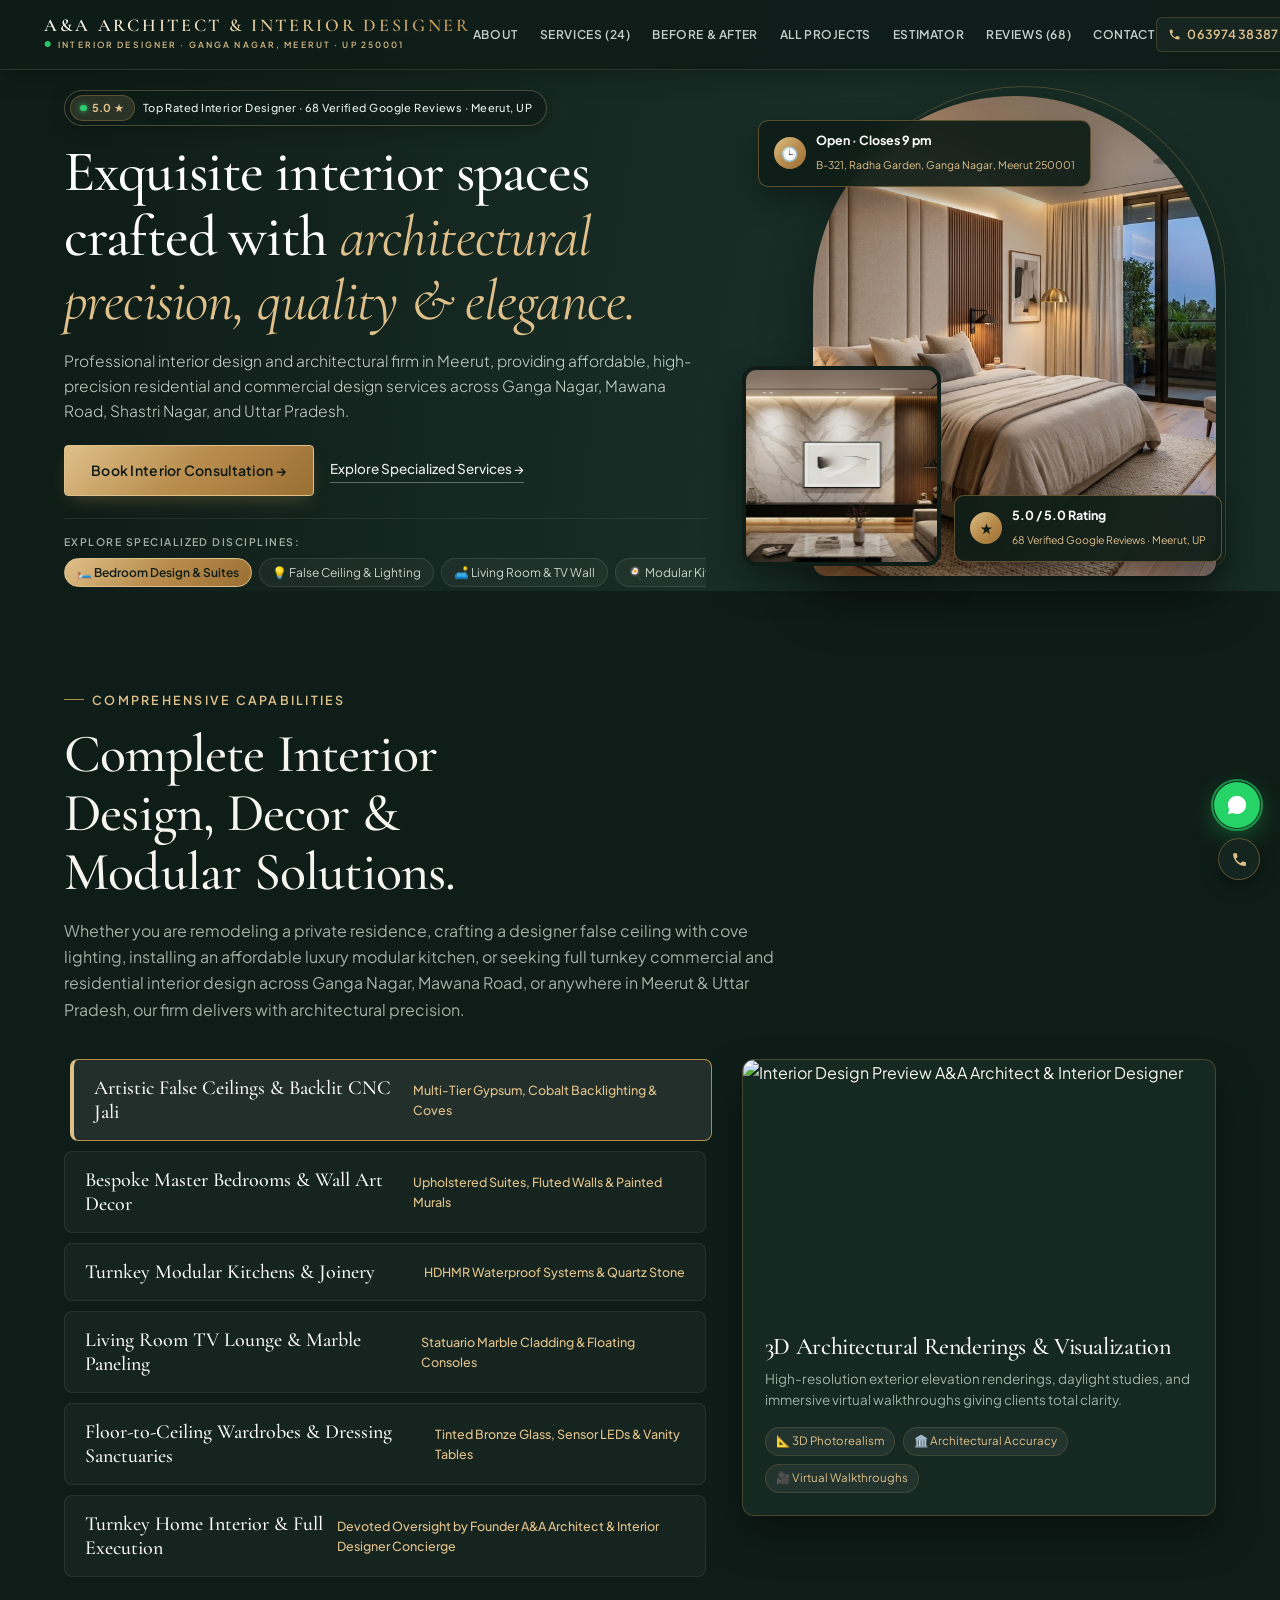
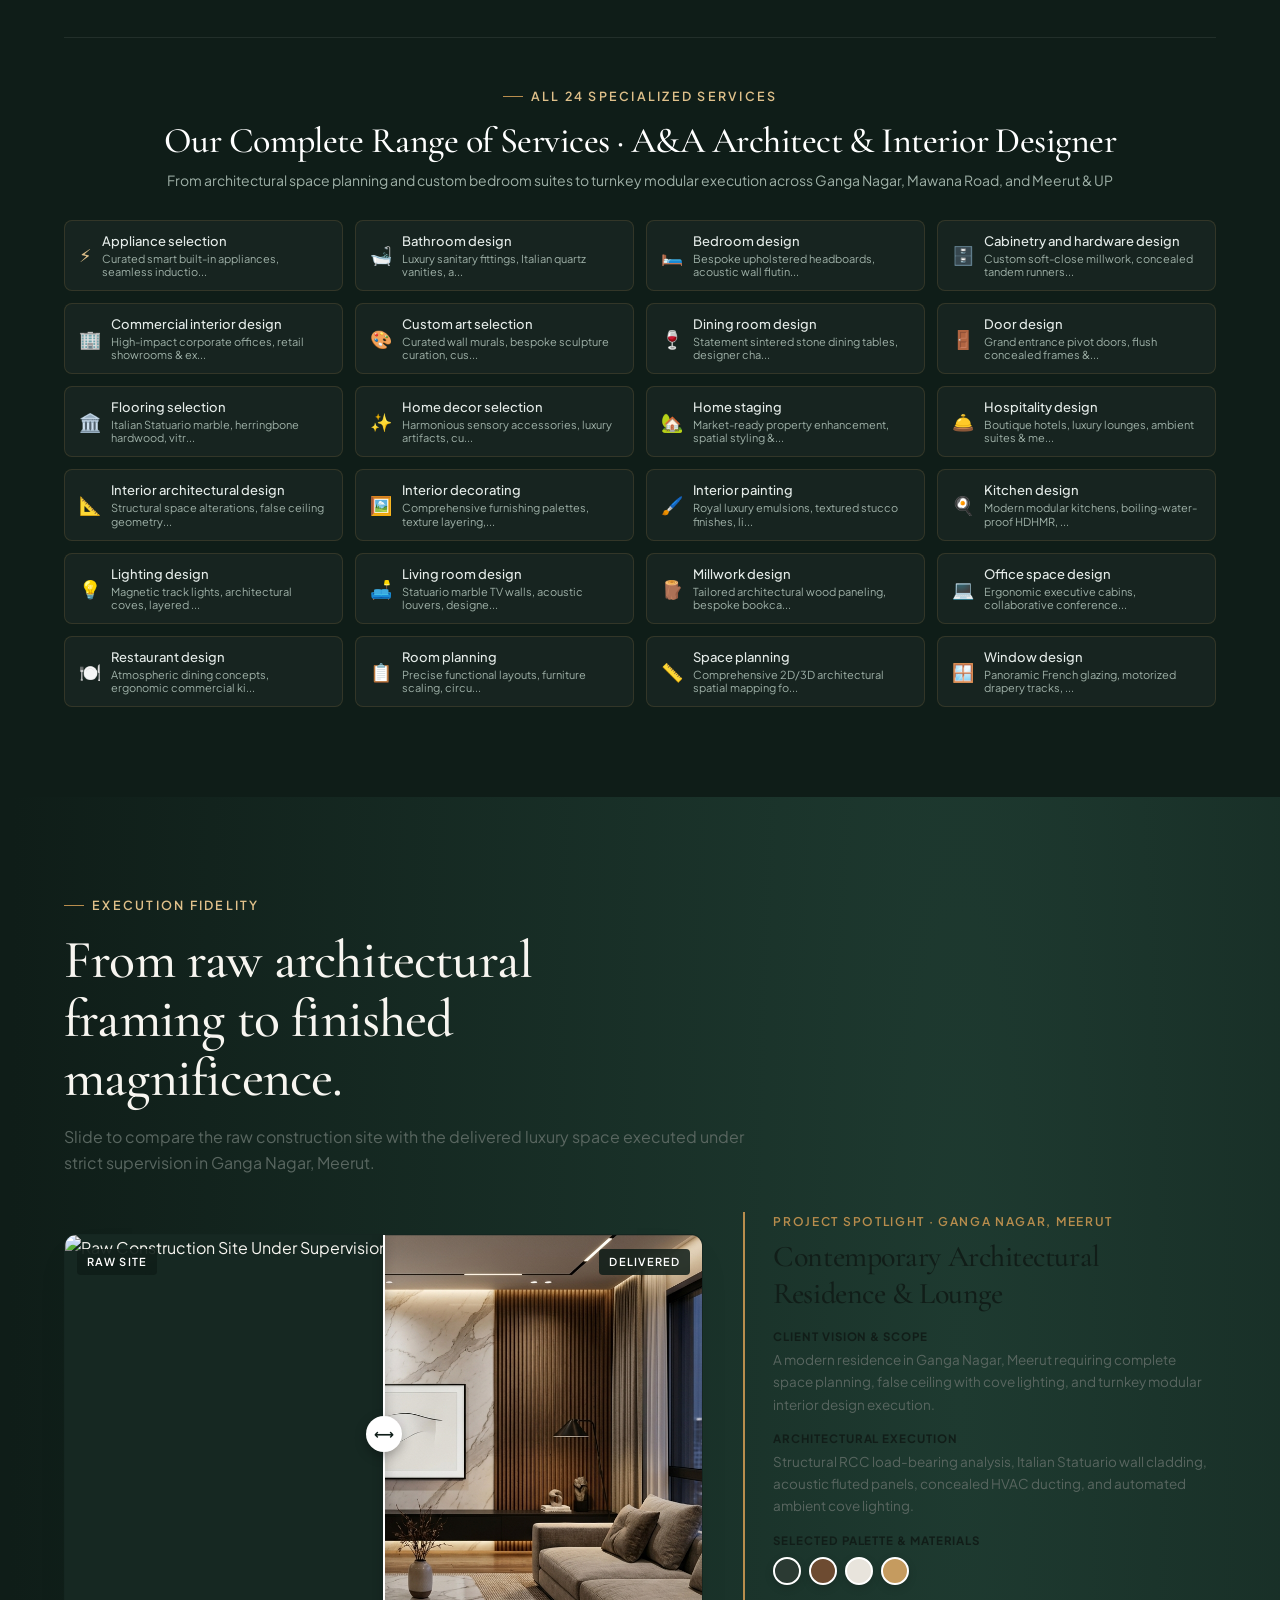
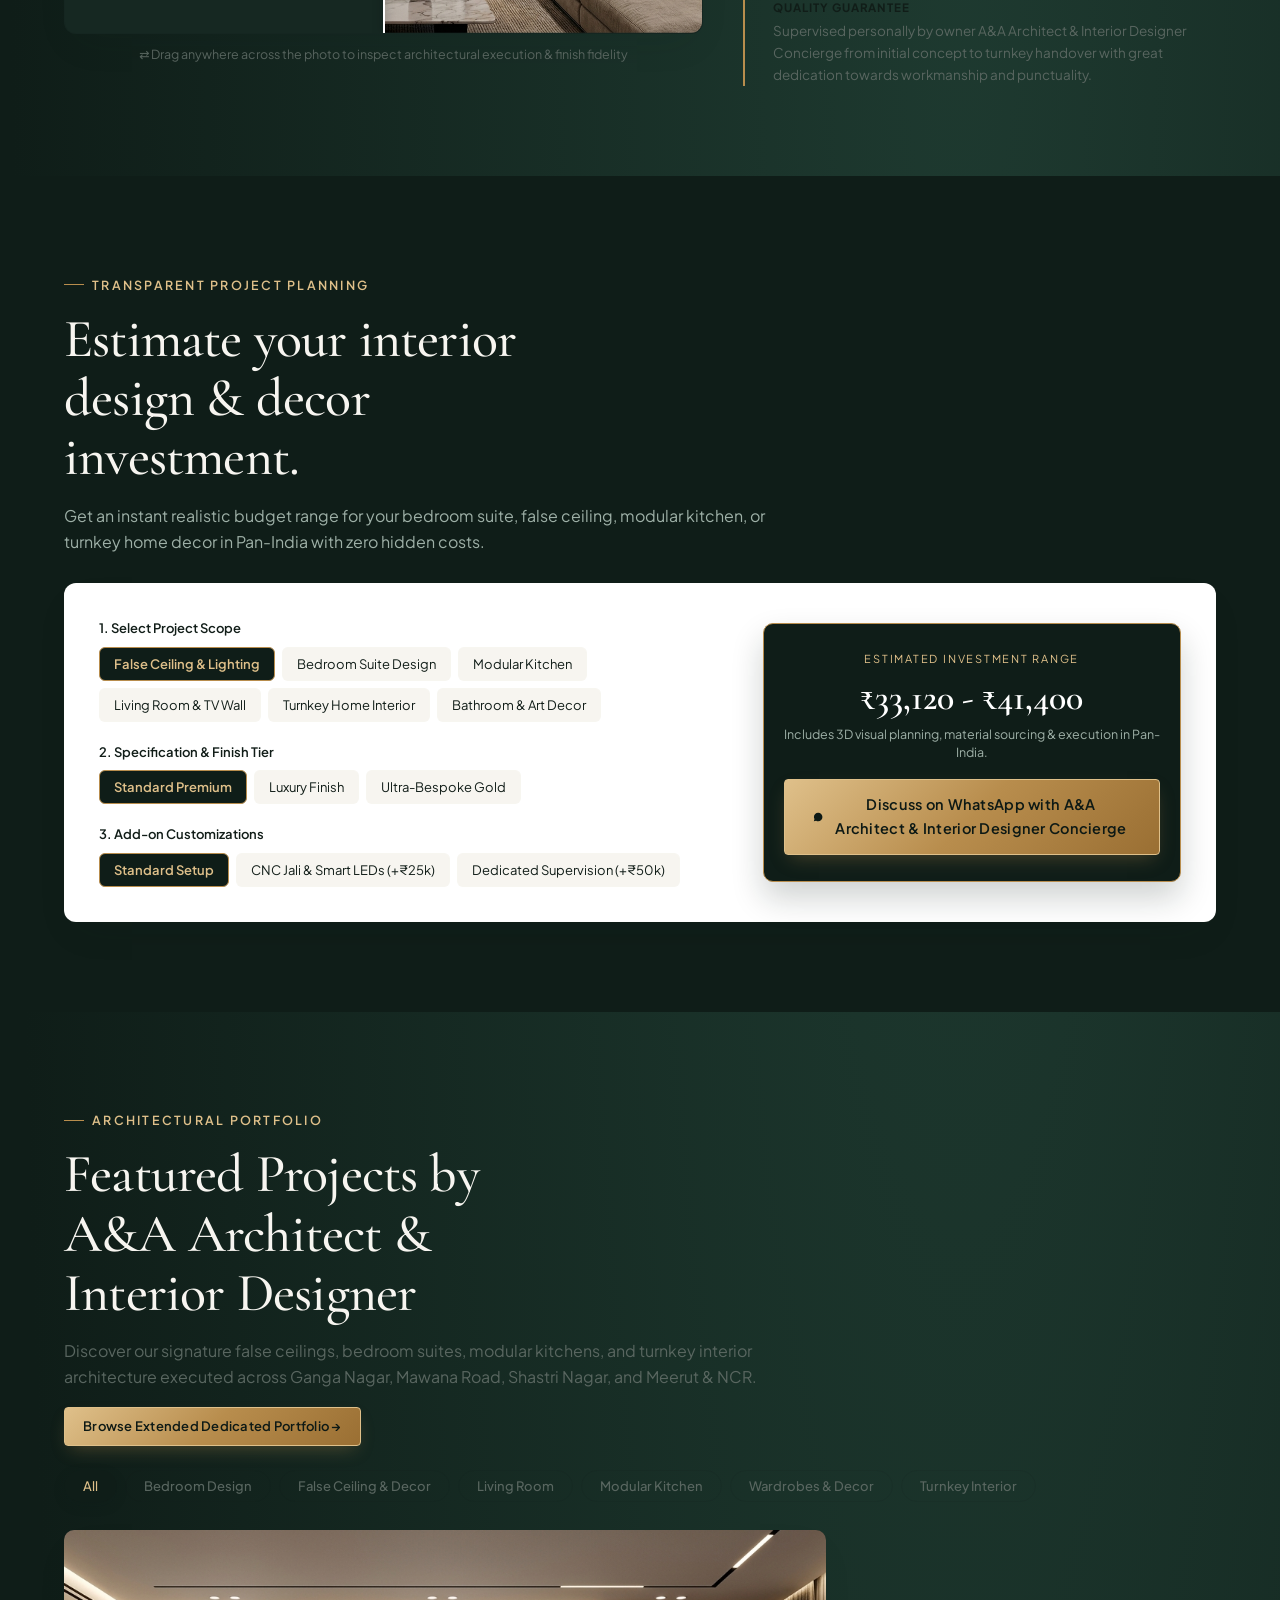
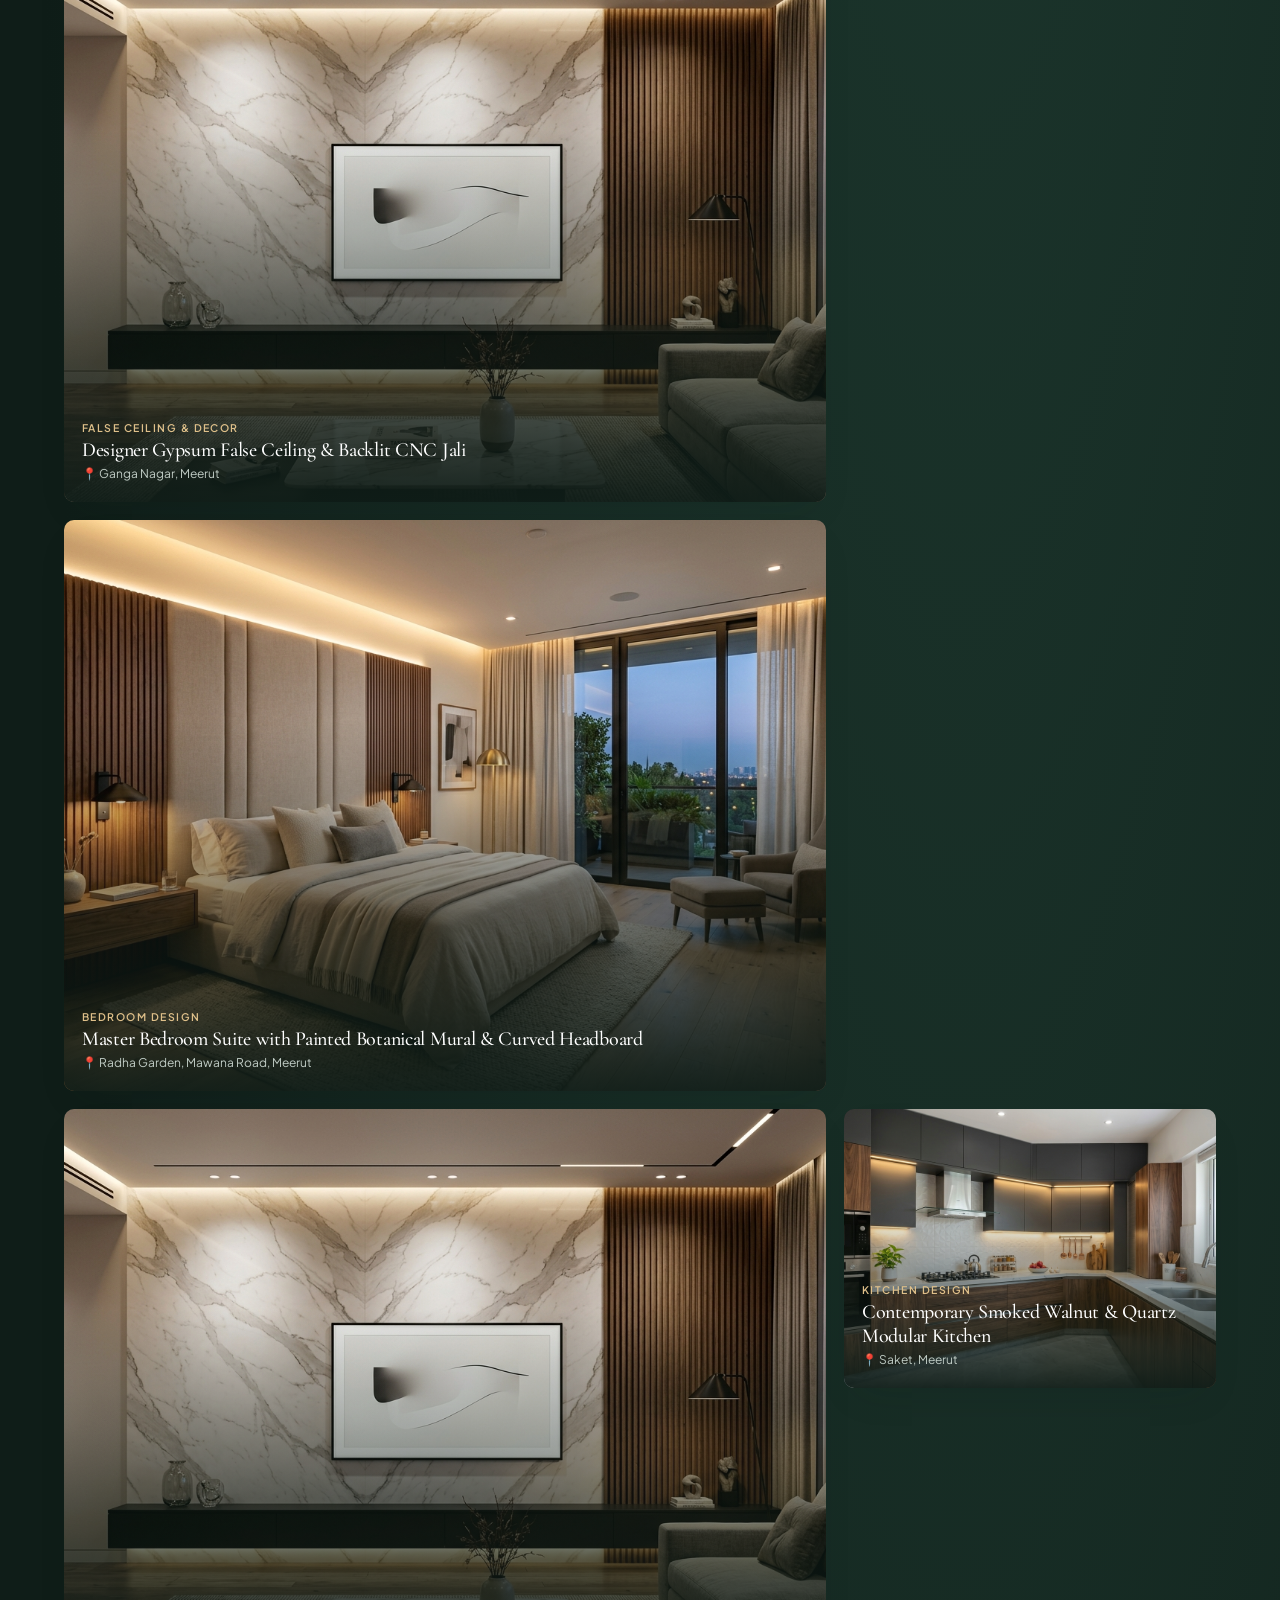
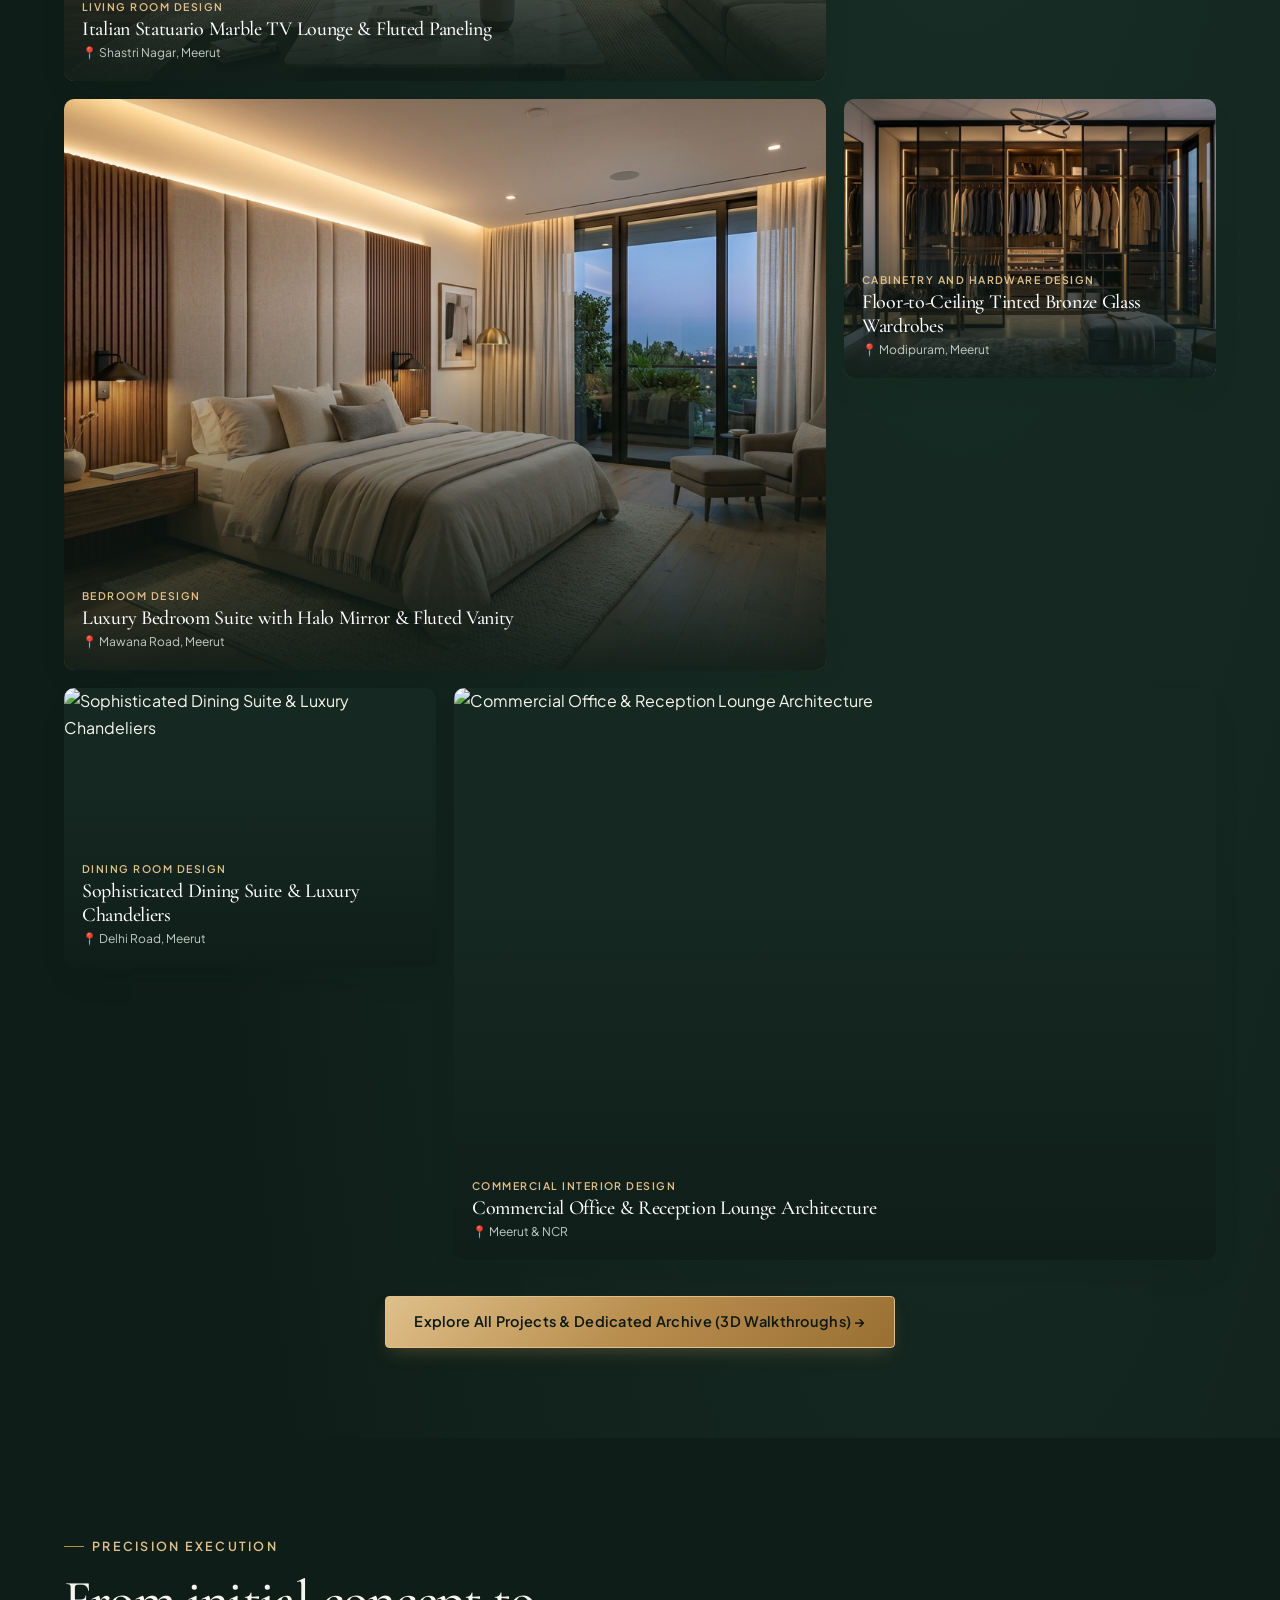
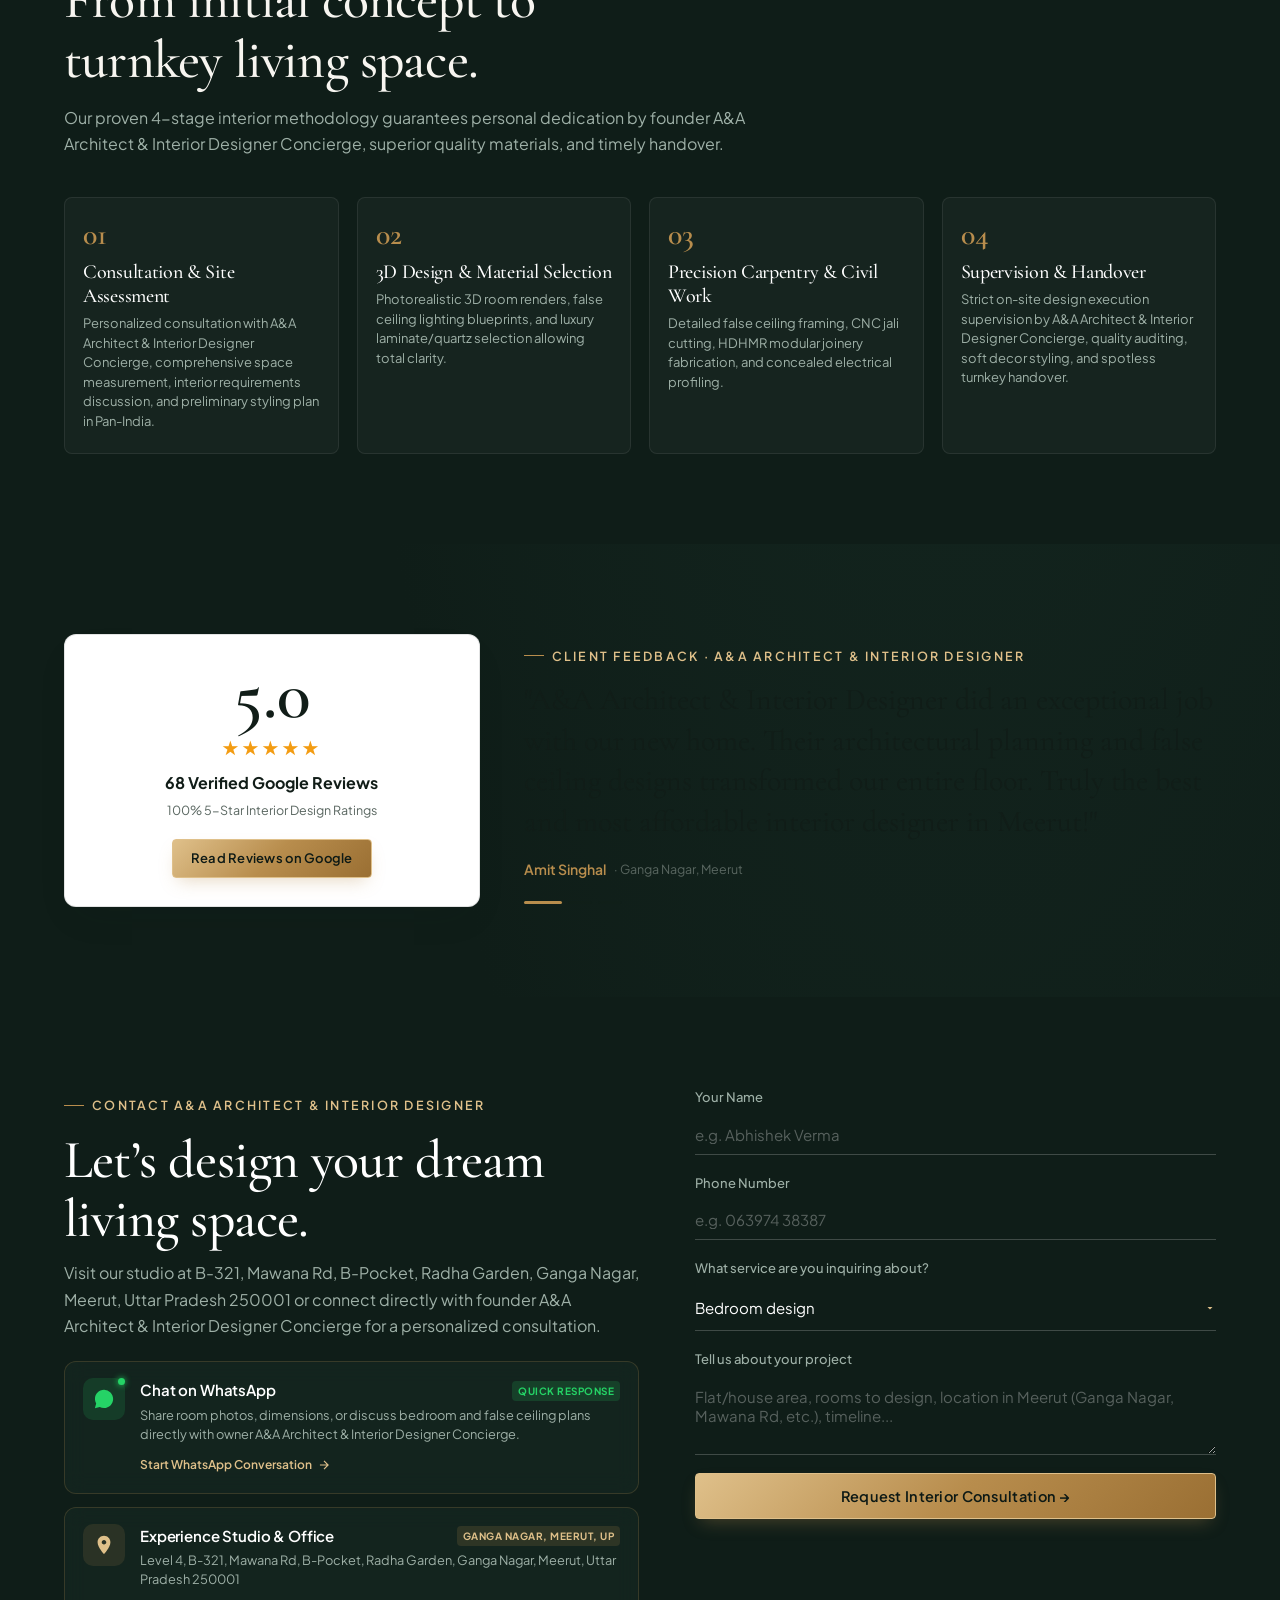
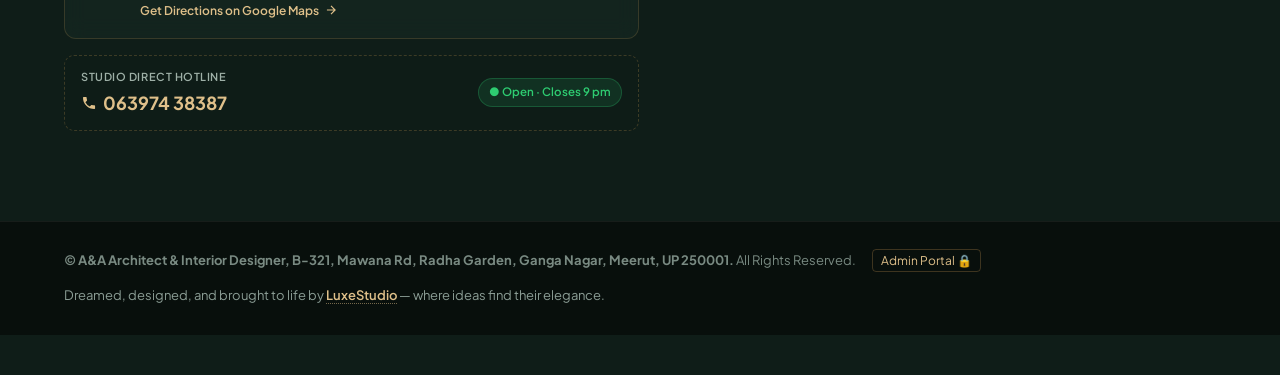
==== index.html @ 1a1d3098 "feat: complete branding and architecture services for A&A Architect & Interior Designer (Meerut, UP)" ====
<!DOCTYPE html>
<html lang="en">
<head>
<meta charset="utf-8">
<meta name="viewport" content="width=device-width, initial-scale=1, viewport-fit=cover">
<title>A&A Architect &amp; Interior Designer | Best Interior Designer in Meerut, UP (5.0 ★ · 68 Reviews)</title>
<meta name="description" content="A&A Architect & Interior Designer is Meerut's premier architecture & interior design firm. Providing affordable residential & commercial design, space planning, modular kitchens, luxury bedrooms & turnkey execution across Ganga Nagar, Mawana Road & UP.">
<meta name="keywords" content="A&A Architect & Interior Designer, Interior Designer Meerut, Architect Meerut, Ganga Nagar Meerut, Mawana Road Interior Designer, Radha Garden Meerut, Modular Kitchen Meerut, False Ceiling Meerut, Turnkey Interiors Meerut Uttar Pradesh">
<meta name="author" content="A&A Architect & Interior Designer">
<meta name="robots" content="index, follow, max-image-preview:large, max-snippet:-1, max-video-preview:-1">
<link rel="canonical" href="https://theluxestudio.in/">
<meta name="theme-color" content="#0b1713">
<meta name="msapplication-TileColor" content="#0b1713">

<!-- A&A Architect & Interior Designer Luxury Favicon -->
<link rel="icon" type="image/svg+xml" href="data:image/svg+xml,%3Csvg xmlns='http://www.w3.org/2000/svg' viewBox='0 0 64 64'%3E%3Crect width='64' height='64' rx='14' fill='%230b1713'/%3E%3Ccircle cx='32' cy='32' r='27' stroke='%23dfc08a' stroke-width='1.5' fill='none' stroke-opacity='0.45'/%3E%3Ccircle cx='32' cy='32' r='23' stroke='%23dfc08a' stroke-width='0.75' fill='none' stroke-dasharray='2 2' stroke-opacity='0.4'/%3E%3Cpath d='M32 10L33.5 14.5L38 16L33.5 17.5L32 22L30.5 17.5L26 16L30.5 14.5Z' fill='%23dfc08a'/%3E%3Cpath d='M19 46C19 36 25 30 32 30C39 30 45 36 45 46' stroke='%23dfc08a' stroke-width='1.5' fill='none' stroke-opacity='0.35'/%3E%3Ctext x='32' y='41' font-family='system-ui,-apple-system,sans-serif' font-size='12' font-weight='800' fill='%23dfc08a' text-anchor='middle' letter-spacing='1'%3EA%26A%3C/text%3E%3Ccircle cx='32' cy='49' r='1.8' fill='%23dfc08a'/%3E%3C/svg%3E">
<link rel="apple-touch-icon" href="data:image/svg+xml,%3Csvg xmlns='http://www.w3.org/2000/svg' viewBox='0 0 64 64'%3E%3Crect width='64' height='64' rx='14' fill='%230b1713'/%3E%3Ccircle cx='32' cy='32' r='27' stroke='%23dfc08a' stroke-width='1.5' fill='none' stroke-opacity='0.45'/%3E%3Ccircle cx='32' cy='32' r='23' stroke='%23dfc08a' stroke-width='0.75' fill='none' stroke-dasharray='2 2' stroke-opacity='0.4'/%3E%3Cpath d='M32 10L33.5 14.5L38 16L33.5 17.5L32 22L30.5 17.5L26 16L30.5 14.5Z' fill='%23dfc08a'/%3E%3Cpath d='M19 46C19 36 25 30 32 30C39 30 45 36 45 46' stroke='%23dfc08a' stroke-width='1.5' fill='none' stroke-opacity='0.35'/%3E%3Ctext x='32' y='41' font-family='system-ui,-apple-system,sans-serif' font-size='12' font-weight='800' fill='%23dfc08a' text-anchor='middle' letter-spacing='1'%3EA%26A%3C/text%3E%3Ccircle cx='32' cy='49' r='1.8' fill='%23dfc08a'/%3E%3C/svg%3E">

<!-- Open Graph / WhatsApp / Facebook Rich Previews -->
<meta property="og:type" content="website">
<meta property="og:site_name" content="A&A Architect & Interior Designer">
<meta property="og:title" content="A&A Architect & Interior Designer | Best Interior Designer in Meerut, UP">
<meta property="og:description" content="5.0 ★ Rated (68 Reviews) Professional Interior Design & Architecture Firm in Meerut. Affordable residential & commercial design services across Ganga Nagar, Mawana Road & Uttar Pradesh.">
<meta property="og:url" content="https://theluxestudio.in/">
<meta property="og:image" content="https://theluxestudio.in/images/og_preview.jpg">
<meta property="og:image:secure_url" content="https://theluxestudio.in/images/og_preview.jpg">
<meta property="og:image:type" content="image/jpeg">
<meta property="og:image:width" content="1200">
<meta property="og:image:height" content="630">
<meta property="og:image:alt" content="A&A Architect & Interior Designer - Meerut, UP">
<meta property="og:locale" content="en_IN">

<!-- Twitter Cards -->
<meta name="twitter:card" content="summary_large_image">
<meta name="twitter:title" content="A&A Architect & Interior Designer | Meerut, UP">
<meta name="twitter:description" content="5.0 ★ (68 Reviews) Top Rated Interior Designer in Meerut, UP. Residential & Commercial Design Services.">
<meta name="twitter:image" content="https://theluxestudio.in/images/og_preview.jpg">
<meta name="twitter:image:alt" content="A&A Architect & Interior Designer">

<!-- JSON-LD Structured Data for A&A Architect & Interior Designer -->
<script type="application/ld+json">
{
  "@context": "https://schema.org",
  "@type": ["HomeAndConstructionBusiness", "ProfessionalService"],
  "name": "A&A Architect & Interior Designer",
  "alternateName": "A&A Architects Meerut",
  "founder": "Principal Architects & Interior Designers",
  "image": "https://theluxestudio.in/images/og_preview.jpg",
  "@id": "https://theluxestudio.in/#business",
  "url": "https://theluxestudio.in/",
  "telephone": "+916397438387",
  "priceRange": "₹₹ - ₹₹₹",
  "address": {
    "@type": "PostalAddress",
    "streetAddress": "B-321, Mawana Rd, B-Pocket, Radha Garden, Ganga Nagar",
    "addressLocality": "Meerut",
    "addressRegion": "Uttar Pradesh",
    "postalCode": "250001",
    "addressCountry": "IN"
  },
  "geo": {
    "@type": "GeoCoordinates",
    "latitude": 28.9845,
    "longitude": 77.7064
  },
  "openingHoursSpecification": {
    "@type": "OpeningHoursSpecification",
    "dayOfWeek": [
      "Monday",
      "Tuesday",
      "Wednesday",
      "Thursday",
      "Friday",
      "Saturday",
      "Sunday"
    ],
    "opens": "09:30",
    "closes": "21:00"
  },
  "aggregateRating": {
    "@type": "AggregateRating",
    "ratingValue": "5.0",
    "bestRating": "5.0",
    "worstRating": "1.0",
    "ratingCount": "68",
    "reviewCount": "68"
  },
  "hasOfferCatalog": {
    "@type": "OfferCatalog",
    "name": "A&A Architectural & Interior Design Services (24)",
    "itemListElement": [
      { "@type": "Offer", "itemOffered": { "@type": "Service", "name": "Interior architectural design", "description": "High-precision architectural blueprints, structural space planning & 3D elevations" } },
      { "@type": "Offer", "itemOffered": { "@type": "Service", "name": "Kitchen design", "description": "Modern modular kitchens, boiling-water-proof HDHMR joinery & quartz stone countertops" } },
      { "@type": "Offer", "itemOffered": { "@type": "Service", "name": "Bedroom design", "description": "Bespoke upholstered headboards, fluted wall accents, warm cove lighting & master suites" } },
      { "@type": "Offer", "itemOffered": { "@type": "Service", "name": "Commercial interior design", "description": "Professional commercial offices, retail outlets & restaurant design" } }
    ]
  }
}
</script>

<!-- Firebase SDKs & DPA Service -->
<script src="https://www.gstatic.com/firebasejs/10.8.0/firebase-app-compat.js"></script>
<script src="https://www.gstatic.com/firebasejs/10.8.0/firebase-firestore-compat.js"></script>
<script src="https://www.gstatic.com/firebasejs/10.8.0/firebase-auth-compat.js"></script>
<script src="firebase-config.js"></script>
<link rel="preconnect" href="https://fonts.googleapis.com">
<link rel="preconnect" href="https://fonts.gstatic.com" crossorigin>
<link href="https://fonts.googleapis.com/css2?family=Cormorant+Garamond:ital,wght@0,400;0,500;0,600;0,700;1,400;1,600&family=Plus+Jakarta+Sans:wght@300;400;500;600;700;800&display=swap" rel="stylesheet">

<style>
:root {
  --g: #0f1d18;
  --g2: #162822;
  --g3: #20352d;
  --g-glass: rgba(15, 29, 24, 0.94);
  --br: #b88d4d;
  --br-light: #dfc08a;
  --br-glow: rgba(184, 141, 77, 0.25);
  --m: #f7f5f0;
  --m2: #ede9e0;
  --st: #cfc9bd;
  --ink: #111d18;
  --bg: var(--m);
  --tx: var(--ink);
  --mu: #596660;
  --mu-light: #9eb0a7;
  --ln: rgba(17, 29, 24, 0.12);
  --ln-dark: rgba(247, 245, 240, 0.15);
  --card-shadow: 0 16px 36px -12px rgba(15, 29, 24, 0.12);
  --gold-grad: linear-gradient(135deg, #dfc08a 0%, #b88d4d 50%, #9a6f33 100%);
  --dark-grad: linear-gradient(180deg, #162822 0%, #0f1d18 100%);
  box-sizing: border-box;
  padding-top: env(safe-area-inset-top, 0px);
  padding-bottom: env(safe-area-inset-bottom, 0px);
}

* { box-sizing: border-box; margin: 0; padding: 0; }
html { scroll-behavior: smooth; scroll-padding-top: 60px; }
body {
  background: var(--bg);
  color: var(--tx);
  font-family: 'Plus Jakarta Sans', system-ui, -apple-system, sans-serif;
  font-size: 16px;
  line-height: 1.65;
  font-weight: 400;
  overflow-x: hidden;
  width: 100%;
  -webkit-font-smoothing: antialiased;
}

h1, h2, h3, h4, .serif {
  font-family: 'Cormorant Garamond', Georgia, serif;
  font-weight: 500;
  line-height: 1.1;
  letter-spacing: -0.015em;
}

a { color: inherit; text-decoration: none; }
img { display: block; max-width: 100%; height: auto; object-fit: cover; }
button { font-family: inherit; }

:focus-visible {
  outline: 2px solid var(--br);
  outline-offset: 3px;
}

.wrap {
  max-width: 1200px;
  margin: 0 auto;
  padding: 0 24px;
}

section { padding: 90px 0; position: relative; }

.dark {
  background: var(--g);
  color: var(--m);
  --ln: var(--ln-dark);
  --mu: var(--mu-light);
}

.sec-tag {
  display: inline-flex;
  align-items: center;
  gap: 8px;
  font-size: 12.5px;
  font-weight: 600;
  letter-spacing: 0.18em;
  text-transform: uppercase;
  color: var(--br-light);
  margin-bottom: 14px;
}
.sec-tag:before {
  content: "";
  width: 20px;
  height: 1px;
  background: var(--br);
}

h2 {
  font-size: clamp(32px, 4.2vw, 54px);
  max-width: 20ch;
  margin-bottom: 16px;
}

.lead {
  color: var(--mu);
  font-size: 16px;
  max-width: 60ch;
  line-height: 1.65;
}

/* Buttons */
.btn {
  display: inline-flex;
  align-items: center;
  justify-content: center;
  gap: 8px;
  padding: 13px 28px;
  background: var(--gold-grad);
  color: #0d1915;
  font-weight: 600;
  font-size: 14.5px;
  letter-spacing: 0.02em;
  border: 1px solid var(--br-light);
  border-radius: 4px;
  transition: all 0.3s cubic-bezier(0.2, 0.8, 0.2, 1);
  cursor: pointer;
  box-shadow: 0 8px 18px -6px rgba(184, 141, 77, 0.35);
  text-align: center;
}
.btn:hover {
  transform: translateY(-2px);
  box-shadow: 0 12px 24px -6px rgba(184, 141, 77, 0.5);
  background: #ffffff;
  color: var(--g);
  border-color: #ffffff;
}
.btn.o {
  background: transparent;
  color: inherit;
  border-color: rgba(255, 255, 255, 0.3);
  box-shadow: none;
}
.btn.o:hover {
  background: rgba(255, 255, 255, 0.08);
  border-color: var(--br-light);
  color: var(--br-light);
  transform: translateY(-2px);
}
.btn-sm {
  padding: 8px 18px;
  font-size: 13px;
}

/* ==================== LUXURY PRELOADER ==================== */
#ld {
  position: fixed;
  inset: 0;
  background: radial-gradient(circle at 50% 50%, #162a23 0%, #0f1d18 60%, #08110e 100%);
  z-index: 9999;
  display: flex;
  flex-direction: column;
  justify-content: center;
  align-items: center;
  color: var(--m);
  transition: opacity 0.65s cubic-bezier(0.77, 0, 0.18, 1), transform 0.65s cubic-bezier(0.77, 0, 0.18, 1), visibility 0.65s;
}
#ld.go {
  opacity: 0;
  transform: scale(1.04);
  visibility: hidden;
  pointer-events: none;
}
.ld-brand-box {
  display: flex;
  flex-direction: column;
  align-items: center;
  text-align: center;
  position: relative;
}
.ld-monogram {
  width: 58px;
  height: 58px;
  margin-bottom: 18px;
  position: relative;
  display: flex;
  align-items: center;
  justify-content: center;
  animation: ldPulse 2s ease-in-out infinite;
}
.ld-logo {
  font: 500 clamp(24px, 4.8vw, 34px) 'Cormorant Garamond', Georgia, serif;
  letter-spacing: 0.22em;
  background: linear-gradient(135deg, #ffffff 0%, #dfc08a 50%, #b88d4d 100%);
  -webkit-background-clip: text;
  -webkit-text-fill-color: transparent;
  margin-bottom: 8px;
  text-transform: uppercase;
}
.ld-sub {
  font-size: 10.5px;
  letter-spacing: 0.3em;
  color: var(--br-light);
  font-weight: 600;
  text-transform: uppercase;
  opacity: 0.9;
}
.ld-bar-wrap {
  width: 140px;
  height: 2px;
  background: rgba(255, 255, 255, 0.08);
  border-radius: 2px;
  margin-top: 24px;
  overflow: hidden;
  position: relative;
}
.ld-bar-fill {
  position: absolute;
  top: 0;
  left: 0;
  bottom: 0;
  width: 100%;
  background: linear-gradient(90deg, #9a6f33, #dfc08a, #ffffff, #dfc08a);
  animation: ldFill 1.3s cubic-bezier(0.65, 0, 0.35, 1) infinite;
  border-radius: 2px;
}
@keyframes ldFill {
  0% { transform: translateX(-100%); }
  50% { transform: translateX(0%); }
  100% { transform: translateX(100%); }
}
@keyframes ldPulse {
  0%, 100% { transform: scale(1); filter: drop-shadow(0 0 0px rgba(223, 192, 138, 0)); }
  50% { transform: scale(1.05); filter: drop-shadow(0 0 12px rgba(223, 192, 138, 0.45)); }
}

/* ==================== NAVIGATION ==================== */
nav {
  position: fixed;
  top: 0;
  left: 0;
  right: 0;
  z-index: 100;
  padding: 0 clamp(16px, 3.5vw, 44px);
  display: flex;
  justify-content: space-between;
  align-items: center;
  color: var(--m);
  transition: all 0.35s cubic-bezier(0.2, 0.8, 0.2, 1);
  height: 70px;
  box-sizing: border-box;
  background: rgba(15, 29, 24, 0.92);
  backdrop-filter: blur(18px);
  -webkit-backdrop-filter: blur(18px);
  border-bottom: 1px solid rgba(223, 192, 138, 0.15);
  box-shadow: 0 4px 24px rgba(0, 0, 0, 0.3);
  white-space: nowrap;
}
nav.s {
  background: rgba(10, 20, 16, 0.98);
  height: 60px;
  border-bottom-color: rgba(223, 192, 138, 0.22);
  box-shadow: 0 10px 30px rgba(0, 0, 0, 0.45);
}
.brand {
  display: flex;
  flex-direction: column;
  flex-shrink: 0;
}
.brand .lg {
  font: 600 clamp(15px, 1.4vw, 18px) 'Cormorant Garamond', Georgia, serif;
  letter-spacing: 0.15em;
  background: linear-gradient(135deg, #ffffff 0%, #dfc08a 60%, #b88d4d 100%);
  -webkit-background-clip: text;
  -webkit-text-fill-color: transparent;
  line-height: 1;
  text-transform: uppercase;
}
.brand .loc {
  font-size: 8.5px;
  letter-spacing: 0.25em;
  color: var(--br-light);
  font-weight: 600;
  margin-top: 3px;
  text-transform: uppercase;
  opacity: 0.95;
  display: flex;
  align-items: center;
  gap: 5px;
}
.brand .loc-badge {
  color: #2ecc71;
  font-size: 8px;
}
nav ul {
  display: flex;
  align-items: center;
  gap: clamp(10px, 1.4vw, 20px);
  list-style: none;
  font-size: 12px;
  font-weight: 600;
  letter-spacing: 0.05em;
  text-transform: uppercase;
  margin: 0;
  padding: 0;
}
nav ul a {
  opacity: 0.85;
  color: #e5ece9;
  transition: all 0.25s ease;
  position: relative;
  padding: 6px 2px;
  text-decoration: none;
}
nav ul a:after {
  content: "";
  position: absolute;
  bottom: 0;
  left: 0;
  width: 0;
  height: 1.5px;
  background: var(--br-light);
  transition: width 0.25s ease;
  border-radius: 2px;
}
nav ul a:hover, nav ul a.active {
  opacity: 1;
  color: var(--br-light);
}
nav ul a:hover:after, nav ul a.active:after {
  width: 100%;
}
.nav-actions {
  display: flex;
  align-items: center;
  gap: clamp(8px, 1.2vw, 16px);
  flex-shrink: 0;
}
.nav-phone {
  display: inline-flex;
  align-items: center;
  gap: 6px;
  font-size: 12.5px;
  color: var(--br-light);
  font-weight: 600;
  letter-spacing: 0.02em;
  padding: 6px 11px;
  border-radius: 6px;
  background: rgba(255, 255, 255, 0.04);
  border: 1px solid rgba(184, 141, 77, 0.25);
  transition: all 0.25s ease;
  text-decoration: none;
}
.nav-phone:hover {
  background: rgba(184, 141, 77, 0.18);
  color: #ffffff;
  border-color: var(--br-light);
}
.nav-consult-btn, .nav-cta {
  display: inline-flex;
  align-items: center;
  justify-content: center;
  padding: 8px 18px;
  font-size: 12.5px;
  border-radius: 6px;
  font-weight: 600;
  letter-spacing: 0.03em;
  white-space: nowrap;
  background: var(--gold-grad);
  color: #0f1d18 !important;
  text-decoration: none;
  transition: all 0.25s ease;
  box-shadow: 0 4px 14px rgba(184, 141, 77, 0.25);
}
.nav-consult-btn:hover, .nav-cta:hover {
  transform: translateY(-1px);
  box-shadow: 0 6px 18px rgba(184, 141, 77, 0.4);
}
.loc-mob { display: none; }
.nav-mob-call {
  display: none;
  align-items: center;
  gap: 5px;
  font-size: 11px;
  font-weight: 700;
  color: var(--br-light);
  background: rgba(223, 192, 138, 0.12);
  border: 1px solid rgba(184, 141, 77, 0.4);
  padding: 6px 11px;
  border-radius: 8px;
  text-decoration: none;
  letter-spacing: 0.03em;
  transition: all 0.2s ease;
  flex-shrink: 0;
}
.nav-mob-call:active {
  background: rgba(184, 141, 77, 0.28);
  color: #ffffff;
}
.mob-toggle {
  display: none;
  width: 38px;
  height: 38px;
  border-radius: 8px;
  background: rgba(223, 192, 138, 0.12);
  border: 1.5px solid rgba(184, 141, 77, 0.45);
  color: var(--br-light);
  cursor: pointer;
  align-items: center;
  justify-content: center;
  padding: 0;
  transition: all 0.25s ease;
  flex-shrink: 0;
}
.mob-toggle:hover, .mob-toggle:active {
  background: rgba(184, 141, 77, 0.25);
  border-color: var(--br-light);
  color: #ffffff;
}

/* Mobile Menu Drawer */
#mobMenu {
  position: fixed;
  inset: 0;
  background: rgba(11, 23, 19, 0.985);
  backdrop-filter: blur(28px);
  -webkit-backdrop-filter: blur(28px);
  z-index: 99999;
  display: flex;
  flex-direction: column;
  padding: 20px 18px 24px 18px;
  transform: translateX(100%);
  transition: transform 0.35s cubic-bezier(0.2, 0.8, 0.2, 1);
  box-sizing: border-box;
}
#mobMenu.open { transform: translateX(0); }
.mob-header {
  display: flex;
  justify-content: space-between;
  align-items: center;
  padding-bottom: 14px;
  border-bottom: 1px solid rgba(223, 192, 138, 0.18);
}
.mob-rating-pill {
  font-size: 11px;
  font-weight: 600;
  color: var(--br-light);
  background: rgba(223, 192, 138, 0.08);
  border: 1px solid rgba(184, 141, 77, 0.25);
  padding: 6px 12px;
  border-radius: 20px;
  margin: 14px 0 6px 0;
  display: inline-flex;
  align-items: center;
  gap: 6px;
  width: fit-content;
}
.mob-links {
  list-style: none;
  margin: 10px 0 auto 0;
  display: flex;
  flex-direction: column;
  gap: 8px;
  overflow-y: auto;
  max-height: calc(100vh - 220px);
  padding-right: 4px;
}
.mob-links li {
  border-bottom: 1px solid rgba(223, 192, 138, 0.08);
  padding-bottom: 8px;
}
.mob-links a {
  font: 500 18px 'Cormorant Garamond', Georgia, serif;
  color: #f7f5f0;
  display: flex;
  align-items: center;
  justify-content: space-between;
  text-decoration: none;
  transition: all 0.2s ease;
}
.mob-links a:hover, .mob-links a:active {
  color: var(--br-light);
  padding-left: 6px;
}

/* ==================== HERO SECTION ==================== */
.hero {
  min-height: 90vh;
  background: radial-gradient(ellipse at 75% 30%, #1e3a30 0%, #0f1d18 70%);
  color: var(--m);
  position: relative;
  overflow: hidden;
  display: flex;
  flex-direction: column;
  justify-content: center;
  padding-top: 90px;
  padding-bottom: 40px;
  width: 100%;
  box-sizing: border-box;
}
.hero-glow {
  position: absolute;
  width: 550px;
  height: 550px;
  border-radius: 50%;
  background: radial-gradient(circle, rgba(184, 141, 77, 0.14) 0%, transparent 70%);
  top: 12%;
  right: 8%;
  pointer-events: none;
}
.hg {
  display: grid;
  grid-template-columns: 1.15fr 0.85fr;
  gap: 36px;
  align-items: center;
  position: relative;
  z-index: 2;
  width: 100%;
  min-width: 0;
  box-sizing: border-box;
}
.hero-text-col {
  width: 100%;
  min-width: 0;
  box-sizing: border-box;
}
.hero-tag {
  display: inline-flex;
  align-items: center;
  gap: 8px;
  width: fit-content;
  max-width: 100%;
  white-space: nowrap;
  background: rgba(15, 29, 24, 0.78);
  backdrop-filter: blur(14px);
  -webkit-backdrop-filter: blur(14px);
  border: 1px solid rgba(223, 192, 138, 0.28);
  border-radius: 30px;
  padding: 4px 14px 4px 5px;
  margin-bottom: 14px;
  box-shadow: 0 4px 16px rgba(0, 0, 0, 0.25);
  box-sizing: border-box;
}
.hero-tag-badge {
  display: inline-flex;
  align-items: center;
  gap: 5px;
  background: rgba(223, 192, 138, 0.14);
  border: 1px solid rgba(184, 141, 77, 0.35);
  padding: 3px 9px;
  border-radius: 20px;
  font-size: 11px;
  font-weight: 700;
  color: var(--br-light);
  letter-spacing: 0.04em;
  flex-shrink: 0;
}
.hero-tag .dot {
  width: 6.5px;
  height: 6.5px;
  background: #2ecc71;
  border-radius: 50%;
  box-shadow: 0 0 6px #2ecc71;
  flex-shrink: 0;
}
.hero-tag-text {
  font-size: 11px;
  font-weight: 500;
  color: #e5ece9;
  letter-spacing: 0.04em;
  white-space: nowrap;
  overflow: hidden;
  text-overflow: ellipsis;
}
.tag-mob { display: none; }
.hero h1 {
  font-size: clamp(32px, 4.5vw, 62px);
  color: #ffffff;
  margin-bottom: 14px;
  line-height: 1.12;
  max-width: 100%;
  overflow-wrap: break-word;
}
.hero h1 em {
  font-style: italic;
  font-weight: 400;
  color: var(--br-light);
}
.hero p.hero-desc {
  font-size: 15.5px;
  line-height: 1.62;
  color: #c4d0ca;
  max-width: 100%;
  margin-bottom: 22px;
  font-weight: 300;
}
.hero .cta {
  display: flex;
  align-items: center;
  gap: 16px;
  flex-wrap: wrap;
  margin-bottom: 22px;
  width: 100%;
}
.hero-cta-main {
  padding: 13px 26px;
  font-size: 14px;
}
.hero-cta-sec {
  font-size: 13.5px;
  font-weight: 500;
  color: #ffffff;
  opacity: 0.9;
  transition: opacity 0.3s, color 0.3s;
  display: inline-flex;
  align-items: center;
  gap: 6px;
  border-bottom: 1px solid rgba(255, 255, 255, 0.35);
  padding-bottom: 2px;
}
.hero-cta-sec:hover {
  opacity: 1;
  color: var(--br-light);
  border-color: var(--br-light);
}

/* Room Category Switcher in Hero */
.hero-tabs-wrap {
  border-top: 1px solid rgba(255, 255, 255, 0.08);
  padding-top: 14px;
  width: 100%;
  box-sizing: border-box;
}
.hero-tabs-title {
  font-size: 10.5px;
  letter-spacing: 0.14em;
  text-transform: uppercase;
  color: var(--mu-light);
  margin-bottom: 8px;
  font-weight: 600;
}
.hero-tabs {
  display: flex;
  gap: 7px;
  overflow-x: auto;
  flex-wrap: nowrap;
  width: 100%;
  box-sizing: border-box;
  -webkit-overflow-scrolling: touch;
  scrollbar-width: none;
  padding-bottom: 4px;
}
.hero-tabs::-webkit-scrollbar { display: none; }
.hero-tab-btn {
  background: rgba(255, 255, 255, 0.04);
  border: 1px solid rgba(255, 255, 255, 0.1);
  color: #c9d4ce;
  padding: 6px 12px;
  border-radius: 100px;
  font-size: 12px;
  cursor: pointer;
  transition: all 0.25s;
  white-space: nowrap;
  flex-shrink: 0;
}
.hero-tab-btn:hover, .hero-tab-btn.active {
  background: var(--gold-grad);
  color: #0f1d18;
  border-color: var(--br-light);
  font-weight: 600;
}

/* Hero Visual Showcase */
.hv {
  position: relative;
  height: 490px;
  width: 100%;
  min-width: 0;
  box-sizing: border-box;
}
.hv-arch-back {
  position: absolute;
  right: -10px;
  top: -10px;
  width: 85%;
  height: 98%;
  border: 1.5px solid var(--br);
  border-radius: 240px 240px 16px 16px;
  opacity: 0.35;
  pointer-events: none;
}
.hv-main-frame {
  position: absolute;
  right: 0;
  top: 0;
  width: 85%;
  height: 98%;
  border-radius: 240px 240px 16px 16px;
  overflow: hidden;
  box-shadow: 0 25px 50px rgba(0, 0, 0, 0.45);
  background: var(--g2);
}
.hv-main-img {
  width: 100%;
  height: 100%;
  object-fit: cover;
  transition: transform 0.8s cubic-bezier(0.2, 0.8, 0.2, 1), opacity 0.4s ease;
  animation: heroZoom 18s ease-in-out infinite alternate;
}
@keyframes heroZoom {
  0% { transform: scale(1); }
  100% { transform: scale(1.06); }
}

/* Secondary Floating Card */
.hv-sec-frame {
  position: absolute;
  left: 0;
  bottom: 20px;
  width: 42%;
  aspect-ratio: 1;
  border-radius: 14px;
  overflow: hidden;
  border: 4px solid var(--g);
  box-shadow: 0 16px 36px rgba(0, 0, 0, 0.4);
  background: var(--g2);
  z-index: 3;
}
.hv-sec-img {
  width: 100%;
  height: 100%;
  object-fit: cover;
}

/* Floating Trust Badges in Hero */
.hv-pill {
  position: absolute;
  z-index: 4;
  background: rgba(15, 29, 24, 0.94);
  backdrop-filter: blur(12px);
  -webkit-backdrop-filter: blur(12px);
  border: 1px solid rgba(184, 141, 77, 0.45);
  color: #ffffff;
  padding: 9px 15px;
  border-radius: 10px;
  box-shadow: 0 14px 28px rgba(0, 0, 0, 0.35);
  display: flex;
  align-items: center;
  gap: 10px;
}
.hv-pill.p1 {
  right: -6px;
  bottom: 24px;
}
.hv-pill.p2 {
  left: 16px;
  top: 24px;
}
.hv-pill-icon {
  width: 32px;
  height: 32px;
  border-radius: 50%;
  background: var(--gold-grad);
  display: grid;
  place-items: center;
  color: #0f1d18;
  font-size: 14px;
  font-weight: bold;
}
.hv-pill-text b {
  display: block;
  font-size: 12.5px;
  color: #ffffff;
}
.hv-pill-text small {
  font-size: 10.5px;
  color: var(--br-light);
}

/* ==================== TRUST STATS STRIP ==================== */
.strip {
  background: var(--g2);
  color: var(--m);
  padding: 34px 0;
  border-top: 1px solid rgba(255, 255, 255, 0.08);
  border-bottom: 1px solid rgba(255, 255, 255, 0.08);
  position: relative;
  z-index: 5;
}
.strip-grid {
  display: grid;
  grid-template-columns: repeat(5, 1fr);
  gap: 20px;
}
.strip-item {
  border-left: 1px solid rgba(255, 255, 255, 0.12);
  padding-left: 18px;
}
.strip-item:first-child { border-left: 0; padding-left: 0; }
.strip-num {
  font: 500 38px 'Cormorant Garamond', serif;
  color: var(--br-light);
  line-height: 1;
  margin-bottom: 4px;
  display: flex;
  align-items: baseline;
  gap: 3px;
}
.strip-num span { font-size: 20px; color: var(--br); }
.strip-label {
  font-size: 13px;
  color: #a8b8b0;
  line-height: 1.35;
}

/* ==================== ABOUT STUDIO ==================== */
.ab {
  display: grid;
  grid-template-columns: 1fr 1fr;
  gap: 60px;
  align-items: center;
}
.ab-visual {
  position: relative;
}
.ab-img-main {
  width: 100%;
  aspect-ratio: 4/5;
  border-radius: 12px;
  overflow: hidden;
  box-shadow: var(--card-shadow);
  border: 1px solid var(--ln);
}
.ab-img-main img {
  width: 100%;
  height: 100%;
  object-fit: cover;
  transition: transform 0.8s ease;
}
.ab-visual:hover .ab-img-main img {
  transform: scale(1.04);
}
.ab-badge-float {
  position: absolute;
  bottom: -18px;
  right: -14px;
  background: var(--g);
  color: var(--m);
  padding: 18px 22px;
  border-radius: 12px;
  border: 1px solid var(--br);
  box-shadow: 0 16px 32px rgba(15, 29, 24, 0.25);
  max-width: 230px;
}
.ab-badge-float b {
  font: 500 26px 'Cormorant Garamond', serif;
  color: var(--br-light);
  display: block;
  line-height: 1;
  margin-bottom: 3px;
}
.ab-badge-float p {
  font-size: 12px;
  color: var(--mu-light);
  line-height: 1.4;
}
.ab-features {
  display: grid;
  grid-template-columns: 1fr 1fr;
  gap: 14px;
  margin: 24px 0;
}
.ab-feat {
  background: var(--m2);
  padding: 15px 16px;
  border-radius: 8px;
  border-left: 3px solid var(--br);
}
.ab-feat h4 {
  font-size: 15px;
  font-weight: 600;
  margin-bottom: 3px;
  font-family: 'Plus Jakarta Sans', sans-serif;
}
.ab-feat p {
  font-size: 12.5px;
  color: var(--mu);
}

/* ==================== SERVICES SHOWCASE ==================== */
.sv-grid {
  display: grid;
  grid-template-columns: 1.15fr 0.85fr;
  gap: 36px;
  align-items: start;
  margin-top: 36px;
}
.sv-list {
  list-style: none;
  display: flex;
  flex-direction: column;
  gap: 10px;
}
.sv-item {
  padding: 16px 20px;
  background: rgba(255, 255, 255, 0.03);
  border: 1px solid rgba(255, 255, 255, 0.07);
  border-radius: 8px;
  cursor: pointer;
  transition: all 0.3s cubic-bezier(0.2, 0.8, 0.2, 1);
  display: flex;
  justify-content: space-between;
  align-items: center;
}
.sv-item:hover, .sv-item.active {
  background: rgba(255, 255, 255, 0.08);
  border-color: var(--br);
  transform: translateX(6px);
}
.sv-item.active {
  border-left: 4px solid var(--br-light);
}
.sv-title {
  font: 500 20px 'Cormorant Garamond', serif;
  color: #ffffff;
}
.sv-sub {
  font-size: 12.5px;
  color: var(--br-light);
  font-weight: 500;
}
.sv-preview-box {
  position: sticky;
  top: 90px;
  background: var(--g2);
  border: 1px solid rgba(184, 141, 77, 0.3);
  border-radius: 12px;
  overflow: hidden;
  box-shadow: 0 20px 40px rgba(0, 0, 0, 0.4);
}
.sv-pv-img {
  width: 100%;
  height: 250px;
  object-fit: cover;
  transition: opacity 0.3s ease;
}
.sv-pv-info {
  padding: 22px;
}
.sv-pv-info h3 {
  font: 500 24px 'Cormorant Garamond', serif;
  color: #ffffff;
  margin-bottom: 8px;
}
.sv-pv-info p {
  font-size: 13.5px;
  color: var(--mu-light);
  line-height: 1.55;
  margin-bottom: 16px;
}
.sv-specs {
  display: flex;
  flex-wrap: wrap;
  gap: 8px;
}
.sv-specs span {
  font-size: 11.5px;
  background: rgba(255, 255, 255, 0.06);
  padding: 4px 10px;
  border-radius: 100px;
  color: var(--br-light);
  border: 1px solid rgba(184, 141, 77, 0.2);
}

/* 28 Comprehensive Services Grid */
.all-services-wrap {
  margin-top: 60px;
  border-top: 1px solid rgba(255, 255, 255, 0.08);
  padding-top: 40px;
}
.all-services-header {
  text-align: center;
  margin-bottom: 28px;
}
.all-services-header h3 {
  font-size: clamp(24px, 3vw, 36px);
  color: #ffffff;
  margin-bottom: 8px;
}
.all-services-header p {
  font-size: 14px;
  color: var(--mu-light);
}
.services-tag-grid {
  display: grid;
  grid-template-columns: repeat(4, 1fr);
  gap: 12px;
}
.service-pill-card {
  background: rgba(255, 255, 255, 0.035);
  border: 1px solid rgba(184, 141, 77, 0.18);
  border-radius: 8px;
  padding: 12px 14px;
  display: flex;
  align-items: center;
  gap: 10px;
  transition: all 0.25s ease;
}
.service-pill-card:hover {
  background: rgba(184, 141, 77, 0.15);
  border-color: var(--br-light);
  transform: translateY(-2px);
}
.service-pill-card .sp-icon {
  font-size: 18px;
  color: var(--br-light);
  flex-shrink: 0;
}
.service-pill-card .sp-name {
  font-size: 13px;
  font-weight: 500;
  color: #e5ece9;
  line-height: 1.3;
}

/* ==================== BEFORE / AFTER ==================== */
.cs-grid {
  display: grid;
  grid-template-columns: 1.15fr 0.85fr;
  gap: 40px;
  align-items: center;
  margin-top: 36px;
}
.ba-container {
  position: relative;
  width: 100%;
  aspect-ratio: 16/10;
  border-radius: 12px;
  overflow: hidden;
  box-shadow: var(--card-shadow);
  border: 1px solid var(--ln);
  background: var(--g2);
}
.ba-img {
  position: absolute;
  inset: 0;
  width: 100%;
  height: 100%;
  object-fit: cover;
  user-select: none;
  pointer-events: none;
}
.ba-after {
  clip-path: inset(0 0 0 50%);
}
.ba-divider {
  position: absolute;
  top: 0;
  bottom: 0;
  left: 50%;
  width: 2px;
  background: #ffffff;
  box-shadow: 0 0 10px rgba(0,0,0,0.5);
  transform: translateX(-50%);
  pointer-events: none;
}
.ba-handle {
  position: absolute;
  top: 50%;
  left: 50%;
  transform: translate(-50%, -50%);
  width: 36px;
  height: 36px;
  background: #ffffff;
  border-radius: 50%;
  display: flex;
  align-items: center;
  justify-content: center;
  color: var(--g);
  font-weight: bold;
  font-size: 14px;
  box-shadow: 0 4px 12px rgba(0,0,0,0.3);
}
.ba-tag {
  position: absolute;
  top: 14px;
  padding: 4px 10px;
  background: rgba(15, 29, 24, 0.85);
  color: #ffffff;
  font-size: 11px;
  font-weight: 600;
  letter-spacing: 0.1em;
  border-radius: 4px;
  backdrop-filter: blur(8px);
  z-index: 2;
}
.ba-slider-input {
  position: absolute;
  inset: 0;
  width: 100%;
  height: 100%;
  opacity: 0;
  cursor: ew-resize;
  z-index: 5;
}
.cs-info {
  border-left: 2px solid var(--br);
  padding-left: 28px;
}
.cs-meta {
  font-size: 12px;
  letter-spacing: 0.14em;
  text-transform: uppercase;
  color: var(--br);
  font-weight: 600;
  margin-bottom: 6px;
}
.cs-title {
  font: 500 30px 'Cormorant Garamond', serif;
  margin-bottom: 16px;
  color: var(--ink);
}
.cs-detail-list {
  display: flex;
  flex-direction: column;
  gap: 14px;
}
.cs-detail-item dt {
  font-size: 11.5px;
  font-weight: 700;
  letter-spacing: 0.08em;
  text-transform: uppercase;
  color: var(--ink);
  margin-bottom: 2px;
}
.cs-detail-item dd {
  color: var(--mu);
  font-size: 13.5px;
}
.palette-swatches {
  display: flex;
  gap: 8px;
  margin-top: 6px;
}
.swatch {
  width: 28px;
  height: 28px;
  border-radius: 50%;
  border: 2px solid #ffffff;
  box-shadow: 0 3px 8px rgba(0,0,0,0.15);
  position: relative;
  cursor: pointer;
}
.swatch:hover:after {
  content: attr(data-title);
  position: absolute;
  bottom: 100%;
  left: 50%;
  transform: translateX(-50%);
  background: var(--g);
  color: #fff;
  font-size: 10px;
  padding: 3px 7px;
  border-radius: 4px;
  white-space: nowrap;
  margin-bottom: 5px;
}

/* ==================== PROJECT PORTFOLIO ==================== */
.fl {
  display: flex;
  gap: 8px;
  flex-wrap: wrap;
  margin: 24px 0 28px;
}
.fl button {
  background: transparent;
  border: 1px solid var(--ln);
  padding: 7px 18px;
  border-radius: 100px;
  font-size: 13px;
  font-weight: 500;
  color: var(--mu);
  cursor: pointer;
  transition: all 0.25s ease;
  white-space: nowrap;
}
.fl button:hover, .fl button.on {
  background: var(--g);
  color: var(--br-light);
  border-color: var(--g);
  box-shadow: 0 4px 12px rgba(15, 29, 24, 0.15);
}

.gr {
  display: grid;
  grid-template-columns: repeat(3, 1fr);
  gap: 18px;
}
.gr-item {
  position: relative;
  border-radius: 10px;
  overflow: hidden;
  aspect-ratio: 4/3;
  background: var(--g2);
  box-shadow: var(--card-shadow);
  cursor: pointer;
}
.gr-item.featured {
  grid-column: span 2;
}
.gr-item img {
  width: 100%;
  height: 100%;
  object-fit: cover;
  transition: transform 0.6s cubic-bezier(0.2, 0.8, 0.2, 1);
}
.gr-item:hover img {
  transform: scale(1.05);
}
.gr-caption {
  position: absolute;
  inset: 0;
  background: linear-gradient(180deg, transparent 35%, rgba(15, 29, 24, 0.95) 100%);
  color: #ffffff;
  display: flex;
  flex-direction: column;
  justify-content: flex-end;
  padding: 18px;
  transition: background 0.3s ease;
}
.gr-item:hover .gr-caption {
  background: linear-gradient(180deg, rgba(15, 29, 24, 0.2) 0%, rgba(15, 29, 24, 0.95) 100%);
}
.gr-cat {
  font-size: 10.5px;
  color: var(--br-light);
  text-transform: uppercase;
  letter-spacing: 0.14em;
  font-weight: 600;
  margin-bottom: 2px;
}
.gr-title {
  font: 500 20px 'Cormorant Garamond', serif;
  color: #ffffff;
}
.gr-loc {
  font-size: 12px;
  color: #c0ccc5;
  margin-top: 2px;
  display: flex;
  align-items: center;
  gap: 4px;
}

/* Lightbox Modal */
#lightbox {
  position: fixed;
  inset: 0;
  background: rgba(0, 0, 0, 0.94);
  backdrop-filter: blur(12px);
  -webkit-backdrop-filter: blur(12px);
  z-index: 10000;
  display: flex;
  align-items: center;
  justify-content: center;
  padding: 16px;
  opacity: 0;
  visibility: hidden;
  transition: opacity 0.3s ease, visibility 0.3s;
}
#lightbox.active {
  opacity: 1;
  visibility: visible;
}
.lb-content {
  max-width: 880px;
  width: 100%;
  background: var(--g);
  border-radius: 12px;
  overflow: hidden;
  border: 1px solid rgba(184, 141, 77, 0.3);
  position: relative;
  box-shadow: 0 30px 60px rgba(0,0,0,0.6);
}
.lb-close {
  position: absolute;
  top: 12px;
  right: 12px;
  background: rgba(0, 0, 0, 0.6);
  border: 0;
  color: #fff;
  width: 36px;
  height: 36px;
  border-radius: 50%;
  font-size: 18px;
  cursor: pointer;
  z-index: 10;
  display: grid;
  place-items: center;
}
.lb-img {
  width: 100%;
  max-height: 480px;
  object-fit: cover;
}
.lb-info {
  padding: 18px 22px;
  color: #fff;
  display: flex;
  justify-content: space-between;
  align-items: center;
  flex-wrap: wrap;
  gap: 12px;
  background: var(--g2);
}
.lb-info h3 {
  font: 500 22px 'Cormorant Garamond', serif;
}
.lb-info p {
  font-size: 13px;
  color: var(--br-light);
}

/* ==================== INTERACTIVE COST ESTIMATOR ==================== */
.estimator-card {
  background: #ffffff;
  border-radius: 12px;
  padding: 34px;
  box-shadow: var(--card-shadow);
  border: 1px solid var(--ln);
  margin-top: 28px;
}
.est-grid {
  display: grid;
  grid-template-columns: 1.2fr 0.8fr;
  gap: 36px;
  align-items: center;
}
.est-options {
  display: flex;
  flex-direction: column;
  gap: 20px;
}
.est-group label {
  font-size: 13px;
  font-weight: 600;
  color: var(--ink);
  margin-bottom: 7px;
  display: block;
}
.est-pills {
  display: flex;
  gap: 7px;
  flex-wrap: wrap;
}
.est-pill {
  padding: 8px 14px;
  border: 1.5px solid var(--ln);
  border-radius: 6px;
  background: var(--m);
  font-size: 13px;
  color: var(--ink);
  cursor: pointer;
  transition: all 0.25s;
}
.est-pill:hover, .est-pill.selected {
  border-color: var(--br);
  background: var(--g);
  color: var(--br-light);
  font-weight: 600;
}
.est-result-box {
  background: var(--g);
  color: var(--m);
  border-radius: 10px;
  padding: 26px 20px;
  text-align: center;
  border: 1px solid var(--br);
  box-shadow: 0 16px 32px rgba(15, 29, 24, 0.2);
}
.est-result-tag {
  font-size: 11px;
  letter-spacing: 0.16em;
  text-transform: uppercase;
  color: var(--br-light);
  margin-bottom: 6px;
}
.est-price {
  font: 600 36px 'Cormorant Garamond', serif;
  color: #ffffff;
  margin: 8px 0 6px;
}
.est-breakdown {
  font-size: 12.5px;
  color: var(--mu-light);
  margin-bottom: 18px;
  line-height: 1.45;
}

/* ==================== PROCESS ==================== */
.pr-grid {
  display: grid;
  grid-template-columns: repeat(4, 1fr);
  gap: 18px;
  margin-top: 40px;
}
.pr-card {
  background: rgba(255, 255, 255, 0.03);
  border: 1px solid rgba(255, 255, 255, 0.08);
  border-radius: 8px;
  padding: 22px 18px;
  position: relative;
  transition: all 0.3s ease;
}
.pr-card:hover {
  background: rgba(255, 255, 255, 0.06);
  border-color: var(--br);
  transform: translateY(-3px);
}
.pr-step {
  font: 600 30px 'Cormorant Garamond', serif;
  color: var(--br);
  line-height: 1;
  margin-bottom: 10px;
}
.pr-card h3 {
  font: 500 20px 'Cormorant Garamond', serif;
  color: #ffffff;
  margin-bottom: 6px;
}
.pr-card p {
  font-size: 13px;
  color: var(--mu-light);
  line-height: 1.5;
}

/* ==================== REVIEWS ==================== */
.rv-grid {
  display: grid;
  grid-template-columns: 0.75fr 1.25fr;
  gap: 44px;
  align-items: center;
}
.rv-score-box {
  background: #ffffff;
  padding: 28px;
  border-radius: 12px;
  box-shadow: var(--card-shadow);
  border: 1px solid var(--ln);
  text-align: center;
}
.rv-big-score {
  font: 600 70px 'Cormorant Garamond', serif;
  color: var(--ink);
  line-height: 0.9;
  margin-bottom: 6px;
}
.stars {
  color: #f39c12;
  font-size: 19px;
  letter-spacing: 3px;
  margin-bottom: 6px;
}
.rv-quote-box {
  position: relative;
  min-height: 150px;
}
blockquote {
  font: 400 clamp(20px, 2.4vw, 30px)/1.35 'Cormorant Garamond', serif;
  color: var(--ink);
  transition: opacity 0.35s ease;
}
.who {
  margin-top: 16px;
  font-size: 14px;
  font-weight: 600;
  color: var(--br);
  display: flex;
  align-items: center;
  gap: 8px;
}
.who span {
  font-size: 12.5px;
  color: var(--mu);
  font-weight: 400;
}
.dots {
  display: flex;
  gap: 6px;
  margin-top: 20px;
}
.dots button {
  width: 24px;
  height: 3px;
  border: 0;
  background: var(--ln);
  border-radius: 2px;
  cursor: pointer;
  transition: all 0.3s;
}
.dots button.on {
  background: var(--br);
  width: 38px;
}

/* ==================== CONTACT SECTION ==================== */
.ct {
  display: grid;
  grid-template-columns: 1.05fr 0.95fr;
  gap: 56px;
  align-items: start;
}
.ct h2 {
  color: #ffffff;
  margin-bottom: 12px;
}
.ct-cards-grid {
  display: flex;
  flex-direction: column;
  gap: 13px;
  margin: 22px 0 16px;
}
.ct-lux-card {
  display: flex;
  gap: 15px;
  align-items: flex-start;
  padding: 16px 18px;
  background: rgba(22, 40, 34, 0.65);
  border: 1px solid rgba(184, 141, 77, 0.22);
  border-radius: 12px;
  text-decoration: none;
  color: inherit;
  transition: all 0.28s cubic-bezier(0.2, 0.8, 0.2, 1);
  position: relative;
  overflow: hidden;
  backdrop-filter: blur(10px);
  -webkit-backdrop-filter: blur(10px);
}
.ct-lux-card:hover {
  transform: translateY(-2px);
  box-shadow: 0 12px 28px rgba(0, 0, 0, 0.4);
}
.ct-lux-card.ct-lux-wa:hover {
  border-color: rgba(37, 211, 102, 0.6);
  background: rgba(20, 38, 31, 0.92);
}
.ct-lux-card.ct-lux-map:hover {
  border-color: rgba(223, 192, 138, 0.65);
  background: rgba(20, 38, 31, 0.92);
}
.ct-card-icon-wrap {
  width: 42px;
  height: 42px;
  border-radius: 10px;
  display: flex;
  align-items: center;
  justify-content: center;
  flex-shrink: 0;
  position: relative;
}
.wa-icon-wrap {
  background: rgba(37, 211, 102, 0.14);
  color: #25d366;
}
.map-icon-wrap {
  background: rgba(184, 141, 77, 0.14);
  color: var(--br-light);
}
.live-dot {
  position: absolute;
  top: 0px;
  right: 0px;
  width: 7px;
  height: 7px;
  border-radius: 50%;
  background: #25d366;
  box-shadow: 0 0 6px #25d366;
}
.ct-card-body {
  flex: 1;
  min-width: 0;
}
.ct-card-top {
  display: flex;
  justify-content: space-between;
  align-items: center;
  margin-bottom: 3px;
}
.ct-card-title {
  font-size: 15px;
  font-weight: 600;
  color: #ffffff;
  letter-spacing: -0.01em;
}
.ct-card-tag {
  font-size: 10px;
  text-transform: uppercase;
  letter-spacing: 0.05em;
  font-weight: 700;
  padding: 2px 6px;
  border-radius: 4px;
  background: rgba(37, 211, 102, 0.16);
  color: #25d366;
}
.map-tag {
  background: rgba(184, 141, 77, 0.16);
  color: var(--br-light);
}
.ct-card-desc {
  font-size: 12.8px;
  color: var(--mu-light);
  line-height: 1.45;
  margin-bottom: 7px;
}
.ct-card-action {
  font-size: 12px;
  font-weight: 600;
  color: var(--br-light);
  display: inline-flex;
  align-items: center;
  gap: 5px;
  transition: gap 0.2s ease, color 0.2s ease;
}
.ct-lux-card:hover .ct-card-action {
  gap: 8px;
  color: #ffffff;
}
.ct-call-strip {
  display: flex;
  align-items: center;
  justify-content: space-between;
  flex-wrap: wrap;
  gap: 10px;
  padding: 12px 16px;
  background: rgba(15, 29, 24, 0.65);
  border: 1px dashed rgba(184, 141, 77, 0.28);
  border-radius: 10px;
}
.ct-call-meta {
  display: flex;
  flex-direction: column;
  gap: 2px;
}
.ct-call-label {
  font-size: 11px;
  text-transform: uppercase;
  letter-spacing: 0.05em;
  color: var(--mu-light);
  font-weight: 600;
}
.ct-tel-num {
  display: inline-flex;
  align-items: center;
  gap: 6px;
  font-size: 18px;
  font-weight: 700;
  color: var(--br-light);
  text-decoration: none;
  transition: color 0.2s ease;
}
.ct-tel-num:hover {
  color: #ffffff;
}
.ct-hours-pill {
  font-size: 11.5px;
  color: #2ecc71;
  background: rgba(46, 204, 113, 0.12);
  border: 1px solid rgba(46, 204, 113, 0.25);
  padding: 4px 10px;
  border-radius: 100px;
  font-weight: 600;
}
.ct-form {
  display: grid;
  gap: 18px;
}
.f-group {
  display: flex;
  flex-direction: column;
  gap: 6px;
  position: relative;
}
.f-group label {
  font-size: 13px;
  color: var(--mu-light);
  font-weight: 500;
}
.f-input {
  background: transparent;
  border: 0;
  border-bottom: 1px solid rgba(255, 255, 255, 0.2);
  color: #ffffff;
  padding: 10px 0;
  font-family: inherit;
  font-size: 15px;
  border-radius: 0;
  transition: border-color 0.3s ease;
  width: 100%;
  box-sizing: border-box;
}
.f-input:focus {
  outline: none;
  border-bottom-color: var(--br-light);
}
.f-input::placeholder {
  color: rgba(255, 255, 255, 0.3);
}

/* Custom Luxury Dropdown */
.custom-select {
  position: relative;
  width: 100%;
}
.select-trigger {
  display: flex;
  justify-content: space-between;
  align-items: center;
  border-bottom: 1px solid rgba(255, 255, 255, 0.2);
  color: #ffffff;
  padding: 10px 0;
  font-size: 15px;
  cursor: pointer;
  transition: border-color 0.3s ease;
  user-select: none;
}
.select-trigger:hover, .custom-select.open .select-trigger {
  border-bottom-color: var(--br-light);
}
.select-arrow {
  color: var(--br-light);
  transition: transform 0.3s ease;
}
.custom-select.open .select-arrow {
  transform: rotate(180deg);
}
.select-dropdown {
  position: absolute;
  top: calc(100% + 4px);
  left: 0;
  right: 0;
  background: #14241e;
  border: 1px solid rgba(184, 141, 77, 0.35);
  border-radius: 8px;
  box-shadow: 0 16px 36px rgba(0, 0, 0, 0.6);
  z-index: 50;
  overflow: hidden;
  max-height: 280px;
  overflow-y: auto;
  opacity: 0;
  visibility: hidden;
  transform: translateY(-6px);
  transition: all 0.25s cubic-bezier(0.2, 0.8, 0.2, 1);
  backdrop-filter: blur(14px);
  -webkit-backdrop-filter: blur(14px);
}
.custom-select.open .select-dropdown {
  opacity: 1;
  visibility: visible;
  transform: translateY(0);
}
.select-opt {
  padding: 11px 16px;
  font-size: 13.5px;
  color: #d1dcda;
  cursor: pointer;
  transition: all 0.2s ease;
  display: flex;
  align-items: center;
  gap: 8px;
}
.select-opt:hover {
  background: rgba(184, 141, 77, 0.18);
  color: var(--br-light);
  padding-left: 20px;
}
.select-opt.selected {
  color: #ffffff;
  background: rgba(184, 141, 77, 0.12);
  font-weight: 600;
}
#ok {
  display: none;
  color: var(--br-light);
  font: 500 24px 'Cormorant Garamond', serif;
  margin-top: 10px;
}

/* Footer */
footer {
  background: #080f0c;
  color: #798a82;
  padding: 28px 0;
  font-size: 13px;
  border-top: 1px solid rgba(255, 255, 255, 0.06);
}
.footer-wrap {
  display: flex;
  justify-content: space-between;
  align-items: center;
  flex-wrap: wrap;
  gap: 14px;
}
.footer-credit {
  color: #8b9d95;
  font-size: 13px;
}
.luxe-link {
  color: var(--br-light);
  font-weight: 600;
  text-decoration: none;
  border-bottom: 1px dotted rgba(223, 192, 138, 0.5);
  transition: all 0.25s ease;
}
.luxe-link:hover {
  color: #ffffff;
  border-bottom-color: #ffffff;
}

/* ==================== COMPACT FLOATING ACTIONS ==================== */
.float-bar {
  position: fixed;
  right: 20px;
  bottom: calc(20px + env(safe-area-inset-bottom, 0px));
  z-index: 95;
  display: flex;
  flex-direction: column;
  align-items: flex-end;
  gap: 10px;
}
.float-btn {
  width: 46px;
  height: 46px;
  border-radius: 50%;
  display: flex;
  align-items: center;
  justify-content: center;
  box-shadow: 0 8px 22px rgba(0, 0, 0, 0.45);
  transition: all 0.3s cubic-bezier(0.2, 0.8, 0.2, 1);
  position: relative;
  text-decoration: none;
  cursor: pointer;
}
.float-btn:hover {
  transform: scale(1.1) translateY(-2px);
}
.float-btn svg {
  flex-shrink: 0;
}
.float-wa {
  background: #25d366;
  color: #ffffff;
  box-shadow: 0 8px 24px rgba(37, 211, 102, 0.35);
}
.float-wa:hover {
  box-shadow: 0 12px 28px rgba(37, 211, 102, 0.55);
}
.float-wa::before {
  content: "";
  position: absolute;
  inset: -3px;
  border-radius: 50%;
  border: 2px solid #25d366;
  opacity: 0.6;
  animation: waRadar 2.4s cubic-bezier(0.215, 0.61, 0.355, 1) infinite;
  pointer-events: none;
}
@keyframes waRadar {
  0% { transform: scale(0.9); opacity: 0.8; }
  60% { transform: scale(1.4); opacity: 0; }
  100% { transform: scale(1.4); opacity: 0; }
}
.float-call {
  width: 42px;
  height: 42px;
  background: #14241e;
  border: 1px solid rgba(184, 141, 77, 0.45);
  color: var(--br-light);
  box-shadow: 0 6px 18px rgba(0, 0, 0, 0.4);
}
.float-call:hover {
  background: var(--gold-grad);
  color: #0f1d18;
  border-color: #ffffff;
}
.float-btn .float-tooltip {
  position: absolute;
  right: calc(100% + 10px);
  background: rgba(15, 29, 24, 0.95);
  color: #ffffff;
  font-size: 11.5px;
  font-weight: 600;
  padding: 4px 10px;
  border-radius: 6px;
  white-space: nowrap;
  pointer-events: none;
  opacity: 0;
  transform: translateX(6px);
  transition: all 0.25s ease;
  border: 1px solid rgba(184, 141, 77, 0.3);
  box-shadow: 0 6px 16px rgba(0, 0, 0, 0.3);
}
.float-btn:hover .float-tooltip {
  opacity: 1;
  transform: translateX(0);
}

/* ==================== COMPREHENSIVE RESPONSIVE DESIGN ==================== */
@media(min-width: 1025px) {
  .mob-toggle, .nav-mob-call { display: none !important; }
}

@media(max-width: 1024px) {
  .wrap { padding: 0 16px; width: 100%; box-sizing: border-box; }
  
  nav#nv {
    padding: 0 16px !important;
    height: 58px !important;
    display: flex !important;
    align-items: center !important;
    justify-content: space-between !important;
    gap: 10px !important;
    box-sizing: border-box !important;
  }
  nav#nv.s {
    padding: 0 16px !important;
    height: 54px !important;
  }
  nav#nv ul { display: none !important; }
  .nav-phone { display: none !important; }
  .nav-cta, .nav-consult-btn { display: none !important; }
  .nav-mob-call { display: inline-flex !important; }
  .mob-toggle { display: inline-flex !important; }
  .loc-desk { display: none !important; }
  .loc-mob { display: inline !important; }
  .brand {
    min-width: 0 !important;
    flex: 1 !important;
    overflow: hidden !important;
  }
  .brand .lg {
    font-size: 14px !important;
    letter-spacing: 0.05em !important;
    white-space: nowrap !important;
    overflow: hidden !important;
    text-overflow: ellipsis !important;
    display: block !important;
  }
  .brand .loc {
    font-size: 7.2px !important;
    letter-spacing: 0.08em !important;
    white-space: nowrap !important;
    overflow: hidden !important;
    text-overflow: ellipsis !important;
  }
  .nav-actions {
    display: flex !important;
    align-items: center !important;
    gap: 8px !important;
    flex-shrink: 0 !important;
  }
}

@media(max-width: 480px) {
  nav#nv {
    padding: 0 12px !important;
    height: 54px !important;
    gap: 6px !important;
  }
  .brand .lg {
    font-size: 13px !important;
    letter-spacing: 0.04em !important;
  }
  .brand .loc {
    font-size: 6.8px !important;
    letter-spacing: 0.06em !important;
  }
  .nav-mob-call span { display: none !important; }
  .nav-mob-call {
    width: 36px !important;
    height: 36px !important;
    padding: 0 !important;
    justify-content: center !important;
    border-radius: 8px !important;
  }
  .mob-toggle {
    width: 36px !important;
    height: 36px !important;
  }
}

@media(max-width: 960px) {
  .hero {
    padding-top: 68px;
    padding-bottom: 24px;
    min-height: auto;
    width: 100%;
  }
  .hg {
    grid-template-columns: 1fr;
    gap: 20px;
    width: 100%;
    min-width: 0;
  }
  .hero-text-col {
    width: 100%;
    min-width: 0;
  }
  .hero-tag {
    width: fit-content !important;
    max-width: 100% !important;
    padding: 3px 10px 3px 4px !important;
    margin-bottom: 10px !important;
    gap: 6px !important;
  }
  .hero-tag-badge {
    padding: 2.5px 7px !important;
    font-size: 10px !important;
  }
  .hero-tag-text {
    font-size: 10px !important;
  }
  .tag-desk { display: none !important; }
  .tag-mob { display: inline !important; }
  .hero h1 {
    font-size: clamp(26px, 7vw, 38px);
    margin-bottom: 10px;
    width: 100%;
    line-height: 1.15;
  }
  .hero p.hero-desc {
    font-size: 13.5px;
    line-height: 1.5;
    margin-bottom: 16px;
    width: 100%;
  }
  .hero .cta {
    display: flex;
    flex-direction: column;
    align-items: stretch;
    gap: 10px;
    margin-bottom: 16px;
    width: 100%;
  }
  .hero-cta-main {
    padding: 12px 20px;
    font-size: 13.5px;
    width: 100%;
    justify-content: center;
    text-align: center;
  }
  .hero-cta-sec {
    justify-content: center;
    text-align: center;
    width: 100%;
    font-size: 13px;
    border-bottom: none;
    padding: 4px 0;
  }
  .hero-tabs-wrap {
    padding-top: 10px;
    width: 100%;
  }
  .hero-tabs {
    flex-wrap: nowrap;
    overflow-x: auto;
    padding-bottom: 4px;
    -webkit-overflow-scrolling: touch;
    scrollbar-width: none;
    width: 100%;
  }
  .hero-tabs::-webkit-scrollbar { display: none; }
  .hero-tab-btn {
    padding: 5px 11px;
    font-size: 11.5px;
  }
  
  .hv {
    height: 250px;
    max-width: 100%;
    width: 100%;
    margin: 0 auto;
    min-width: 0;
  }
  .hv-arch-back { display: none; }
  .hv-main-frame {
    width: 100%;
    height: 100%;
    border-radius: 12px;
  }
  .hv-sec-frame { display: none; }
  .hv-pill.p2 { display: none; }
  .hv-pill.p1 {
    right: 8px;
    bottom: 8px;
    padding: 5px 10px;
    border-radius: 6px;
  }
  .hv-pill.p1 .hv-pill-icon {
    width: 22px;
    height: 22px;
    font-size: 10px;
  }
  .hv-pill.p1 .hv-pill-text b { font-size: 11px; }
  .hv-pill.p1 .hv-pill-text small { font-size: 9px; }

  .strip { padding: 24px 0; }
  .strip-grid { grid-template-columns: repeat(2, 1fr); gap: 16px; }
  .strip-item:nth-child(2n+1) { border-left: 0; padding-left: 0; }
  .strip-item:last-child { grid-column: span 2; border-left: 0; padding-left: 0; }
  .strip-num { font-size: 28px; }
  .strip-label { font-size: 11.5px; }

  .ab { grid-template-columns: 1fr; gap: 26px; }
  .ab-features { grid-template-columns: 1fr; gap: 10px; margin: 18px 0; }
  .ab-badge-float {
    position: static;
    margin-top: 10px;
    max-width: 100%;
    padding: 12px 16px;
    border-radius: 8px;
    box-shadow: none;
  }

  .sv-grid { grid-template-columns: 1fr; gap: 18px; }
  .sv-preview-box { position: static; order: -1; margin-bottom: 14px; }
  .sv-sub { display: none; }
  .sv-item { padding: 12px 10px; }
  .sv-title { font-size: 18px; }
  .services-tag-grid { grid-template-columns: repeat(2, 1fr); gap: 8px; }

  .cs-grid { grid-template-columns: 1fr; gap: 22px; }
  .cs-info { border-left: 0; padding-left: 0; border-top: 2px solid var(--br); padding-top: 16px; }
  .cs-title { font-size: 24px; }

  .fl {
    flex-wrap: nowrap;
    overflow-x: auto;
    padding-bottom: 4px;
    margin: 16px 0 20px;
    -webkit-overflow-scrolling: touch;
    scrollbar-width: none;
  }
  .fl::-webkit-scrollbar { display: none; }
  .gr { grid-template-columns: 1fr; gap: 12px; }
  .gr-item.featured { grid-column: span 1; }

  .estimator-card { padding: 18px 14px; }
  .est-grid { grid-template-columns: 1fr; gap: 20px; }
  .est-pills { gap: 6px; }
  .est-pill { padding: 6px 11px; font-size: 12px; }
  .est-price { font-size: 28px; }

  .pr-grid { grid-template-columns: 1fr; gap: 10px; margin-top: 20px; }

  .rv-grid { grid-template-columns: 1fr; gap: 20px; }
  .rv-score-box { padding: 18px 14px; }
  .rv-big-score { font-size: 52px; }
  .who { flex-direction: column; align-items: flex-start; gap: 2px; }

  .ct { grid-template-columns: 1fr; gap: 36px; }
  .footer-wrap { flex-direction: column; gap: 8px; text-align: center; }

  .float-bar {
    right: 14px;
    bottom: calc(14px + env(safe-area-inset-bottom, 0px));
    gap: 8px;
    z-index: 999;
  }
  .float-btn {
    width: 42px;
    height: 42px;
  }
  .float-call {
    width: 38px;
    height: 38px;
  }
  .float-btn .float-tooltip {
    display: none;
  }
}

/* Scroll Animations */
.rise {
  opacity: 0;
  transform: translateY(20px);
  transition: opacity 0.7s cubic-bezier(0.2, 0.8, 0.2, 1), transform 0.7s cubic-bezier(0.2, 0.8, 0.2, 1);
}
.rise.in {
  opacity: 1;
  transform: translateY(0);
}
@media(prefers-reduced-motion: reduce) {
  * { animation: none !important; transition: none !important; }
  .rise { opacity: 1; transform: none; }
  #ld { display: none; }
}
</style>
</head>
<body>

<!-- Luxury Preloader -->
<div id="ld" aria-hidden="true">
  <div class="ld-brand-box">
    <div class="ld-monogram">
      <svg width="64" height="64" viewBox="0 0 64 64" fill="none">
        <circle cx="32" cy="32" r="30" stroke="rgba(223, 192, 138, 0.4)" stroke-width="1.2" stroke-dasharray="3 3"/>
        <circle cx="32" cy="32" r="26" stroke="rgba(223, 192, 138, 0.25)" stroke-width="0.8"/>
        <path d="M32 9L34 14.5L39.5 16.5L34 18.5L32 24L30 18.5L24.5 16.5L30 14.5Z" fill="url(#goldLdGrad)"/>
        <path d="M18 46C18 35 24.5 28 32 28C39.5 28 46 35 46 46" stroke="url(#goldLdGrad)" stroke-width="1.8" fill="none"/>
        <text x="32" y="42" font-family="'Plus Jakarta Sans', sans-serif" font-size="13" font-weight="800" fill="#dfc08a" text-anchor="middle" letter-spacing="1.2">VJI</text>
        <circle cx="32" cy="50" r="2" fill="#dfc08a"/>
        <defs>
          <linearGradient id="goldLdGrad" x1="14" y1="10" x2="50" y2="50" gradientUnits="userSpaceOnUse">
            <stop stop-color="#ffffff"/>
            <stop offset="0.4" stop-color="#dfc08a"/>
            <stop offset="1" stop-color="#b88d4d"/>
          </linearGradient>
        </defs>
      </svg>
    </div>
    <div class="ld-logo">A&amp;A ARCHITECT &amp; INTERIOR DESIGNER</div>
    <div class="ld-sub">INTERIOR ARCHITECTURE &amp; TURNKEY DESIGN &middot; MEERUT, UP</div>
    <div class="ld-bar-wrap">
      <div class="ld-bar-fill"></div>
    </div>
  </div>
</div>

<script>
  (function() {
    function hideLd() {
      var el = document.getElementById('ld');
      if (el && !el.classList.contains('go')) {
        el.classList.add('go');
        setTimeout(function() { el.style.display = 'none'; }, 600);
      }
    }
    if (document.readyState === 'complete') hideLd();
    else window.addEventListener('load', hideLd);
    setTimeout(hideLd, 1200);
  })();
</script>

<!-- Header Navigation -->
<nav id="nv">
  <div class="brand">
    <a class="lg" href="#top">A&amp;A ARCHITECT &amp; INTERIOR DESIGNER</a>
    <span class="loc"><span class="loc-badge">●</span> <span class="loc-desk">INTERIOR DESIGNER &middot; GANGA NAGAR, MEERUT &middot; UP 250001</span><span class="loc-mob">MEERUT &middot; UP</span></span>
  </div>
  <ul>
    <li><a href="#about">About</a></li>
    <li><a href="#services">Services (24)</a></li>
    <li><a href="#case">Before &amp; After</a></li>
    <li><a href="portfolio.html">All Projects</a></li>
    <li><a href="#estimator">Estimator</a></li>
    <li><a href="#reviews">Reviews (68)</a></li>
    <li><a href="#contact">Contact</a></li>
  </ul>
  <div class="nav-actions">
    <a class="nav-phone" href="tel:+916397438387">
      <svg width="13" height="13" viewBox="0 0 24 24" fill="currentColor"><path d="M6.62 10.79a15.05 15.05 0 006.59 6.59l2.2-2.2a1 1 0 011.02-.24 11.72 11.72 0 003.68.59 1 1 0 011 1V20a1 1 0 01-1 1A17 17 0 013 4a1 1 0 011-1h3.5a1 1 0 011 1c0 1.25.2 2.48.59 3.68a1 1 0 01-.24 1.02l-2.23 2.09z"/></svg>
      <span>063974 38387</span>
    </a>
    <a class="nav-cta" href="#contact">Book Consultation</a>
    <a class="nav-mob-call" href="tel:+916397438387" aria-label="Call A&A Architect & Interior Designer">
      <svg width="13" height="13" viewBox="0 0 24 24" fill="currentColor"><path d="M6.62 10.79a15.05 15.05 0 006.59 6.59l2.2-2.2a1 1 0 011.02-.24 11.72 11.72 0 003.68.59 1 1 0 011 1V20a1 1 0 01-1 1A17 17 0 013 4a1 1 0 011-1h3.5a1 1 0 011 1c0 1.25.2 2.48.59 3.68a1 1 0 01-.24 1.02l-2.23 2.09z"/></svg>
      <span>Call</span>
    </a>
    <button class="mob-toggle" id="mobOpen" aria-label="Open Navigation Menu">
      <svg width="20" height="20" viewBox="0 0 24 24" fill="none" stroke="currentColor" stroke-width="2.2" stroke-linecap="round"><line x1="3" y1="6" x2="21" y2="6"></line><line x1="3" y1="12" x2="21" y2="12"></line><line x1="3" y1="18" x2="21" y2="18"></line></svg>
    </button>
  </div>
</nav>

<!-- Mobile Navigation Drawer -->
<div id="mobMenu">
  <div class="mob-header">
    <div class="brand">
      <span class="lg">A&amp;A Architect &amp; Interior Designer</span>
      <span class="loc"><span class="loc-badge">●</span> ARCHITECT &amp; INTERIOR DESIGNER &middot; MEERUT, UP</span>
    </div>
    <button class="mob-toggle" id="mobClose" aria-label="Close Menu">
      <svg width="20" height="20" viewBox="0 0 24 24" fill="none" stroke="currentColor" stroke-width="2.2" stroke-linecap="round"><line x1="18" y1="6" x2="6" y2="18"></line><line x1="6" y1="6" x2="18" y2="18"></line></svg>
    </button>
  </div>
  <div class="mob-rating-pill">
    <span style="color:#f59e0b">★ 5.0</span> &middot; 68 Verified Google Reviews &middot; Meerut, UP
  </div>
  <ul class="mob-links">
    <li><a href="#about" class="mob-item">About Studio <span>&rarr;</span></a></li>
    <li><a href="#services" class="mob-item">Specialized Services (24) <span>&rarr;</span></a></li>
    <li><a href="#case" class="mob-item">Before &amp; After Spotlight <span>&rarr;</span></a></li>
    <li><a href="#estimator" class="mob-item">Cost Estimator <span>&rarr;</span></a></li>
    <li><a href="portfolio.html" class="mob-item">Project Portfolio &amp; Archive <span>&rarr;</span></a></li>
    <li><a href="#process" class="mob-item">Execution Process <span>&rarr;</span></a></li>
    <li><a href="#reviews" class="mob-item">Client Feedback &amp; Reviews (68) <span>&rarr;</span></a></li>
    <li><a href="#contact" class="mob-item">Contact &amp; Studio Location <span>&rarr;</span></a></li>
  </ul>
  <div style="margin-top:auto;padding-top:14px;border-top:1px solid rgba(223,192,138,0.15)">
    <a class="btn" href="#contact" class="mob-item" onclick="$('mobMenu').classList.remove('open')" style="display:block;width:100%;text-align:center;padding:12px;font-size:14px;font-weight:700;box-sizing:border-box;border-radius:8px">Book Consultation &rarr;</a>
    <div style="display:grid;grid-template-columns:1fr 1fr;gap:8px;margin-top:8px">
      <a class="nav-phone" href="tel:+916397438387" style="display:flex;align-items:center;justify-content:center;gap:6px;padding:9px;border-radius:8px;font-size:12px">
        <svg width="13" height="13" viewBox="0 0 24 24" fill="currentColor"><path d="M6.62 10.79a15.05 15.05 0 006.59 6.59l2.2-2.2a1 1 0 011.02-.24 11.72 11.72 0 003.68.59 1 1 0 011 1V20a1 1 0 01-1 1A17 17 0 013 4a1 1 0 011-1h3.5a1 1 0 011 1c0 1.25.2 2.48.59 3.68a1 1 0 01-.24 1.02l-2.23 2.09z"/></svg>
        <span>Call Studio</span>
      </a>
      <a class="nav-phone" href="https://wa.me/916397438387?text=Hi%20A%26A%20Architect%20%26%20Interior%20Designer%2C%20I%20would%20like%20to%20discuss%20an%20interior%20project." target="_blank" rel="noopener" style="display:flex;align-items:center;justify-content:center;gap:6px;padding:9px;border-radius:8px;font-size:12px;color:#25d366;border-color:rgba(37,211,102,0.35)">
        <svg width="13" height="13" viewBox="0 0 24 24" fill="currentColor"><path d="M12.04 2C6.58 2 2.13 6.45 2.13 11.91C2.13 13.66 2.59 15.36 3.45 16.86L2.05 22L7.3 20.62C8.75 21.41 10.38 21.83 12.04 21.83C17.5 21.83 21.95 17.38 21.95 11.92C21.95 6.46 17.5 2 12.04 2M12.05 3.67C16.58 3.67 20.28 7.37 20.28 11.9C20.28 16.43 16.58 20.13 12.05 20.13C10.56 20.13 9.13 19.73 7.89 18.99L7.56 18.8L4.44 19.62L5.27 16.57L5.05 16.22C4.24 14.93 3.8 13.44 3.8 11.9C3.8 7.37 7.5 3.67 12.05 3.67Z"/></svg>
        <span>WhatsApp</span>
      </a>
    </div>
  </div>
</div>

<!-- HERO SECTION -->
<header class="hero" id="top">
  <div class="hero-glow"></div>
  <div class="wrap hg">
    <div class="hero-text-col">
      <div class="hero-tag">
        <div class="hero-tag-badge">
          <span class="dot"></span>
          <span>5.0 ★</span>
        </div>
        <div class="hero-tag-text">
          <span class="tag-desk">Top Rated Interior Designer &middot; 68 Verified Google Reviews &middot; Meerut, UP</span>
          <span class="tag-mob">5.0 ★ Top Rated &middot; Meerut, UP</span>
        </div>
      </div>
      <h1>Exquisite interior spaces crafted with <em>architectural precision, quality &amp; elegance.</em></h1>
      <p class="hero-desc">
        Professional interior design and architectural firm in Meerut, providing affordable, high-precision residential and commercial design services across Ganga Nagar, Mawana Road, Shastri Nagar, and Uttar Pradesh.
      </p>
      <div class="cta">
        <a class="btn hero-cta-main" href="#contact">
          Book Interior Consultation &rarr;
        </a>
        <a class="hero-cta-sec" href="#services">
          Explore Specialized Services &rarr;
        </a>
      </div>

      <!-- Room Category Showcase Switcher -->
      <div class="hero-tabs-wrap">
        <div class="hero-tabs-title">Explore Specialized Disciplines:</div>
        <div class="hero-tabs">
          <button class="hero-tab-btn active" data-img-main="images/bedroom_suite.jpg" data-img-sec="images/living_tv_unit.jpg" data-label="Bespoke Bedroom Suite &amp; Wall Art Decor">🛏️ Bedroom Design &amp; Suites</button>
          <button class="hero-tab-btn" data-img-main="images/living_tv_unit.jpg" data-img-sec="images/kitchen_walnut.jpg" data-label="Artistic False Ceiling &amp; Backlit CNC Jali">💡 False Ceiling &amp; Lighting</button>
          <button class="hero-tab-btn" data-img-main="images/living_tv_unit.jpg" data-img-sec="images/bedroom_suite.jpg" data-label="Luxury Living Lounge &amp; TV Console Paneling">🛋️ Living Room &amp; TV Wall</button>
          <button class="hero-tab-btn" data-img-main="images/kitchen_walnut.jpg" data-img-sec="images/walkin_wardrobe.jpg" data-label="Custom Smoked Walnut Modular Kitchen">🍳 Modular Kitchen Systems</button>
          <button class="hero-tab-btn" data-img-main="images/walkin_wardrobe.jpg" data-img-sec="images/bedroom_suite.jpg" data-label="Tinted Bronze Glass Wardrobe Sanctuary">👗 Wardrobes &amp; Dressing</button>
        </div>
      </div>
    </div>

    <!-- Visual Showcase with Floating Trust Pill -->
    <div class="hv">
      <div class="hv-arch-back"></div>
      <div class="hv-main-frame">
        <img id="heroMainImg" class="hv-main-img" src="images/bedroom_suite.jpg" alt="Luxury Bedroom Suite Interior Design by A&A Architect & Interior Designer · Pan-India">
      </div>
      <div class="hv-sec-frame">
        <img id="heroSecImg" class="hv-sec-img" src="images/living_tv_unit.jpg" alt="Luxury Living Room and TV Console by A&A Architect & Interior Designer">
      </div>
      
      <div class="hv-pill p1">
        <div class="hv-pill-icon">★</div>
        <div class="hv-pill-text">
          <b>5.0 / 5.0 Rating</b>
          <small id="heroLabel">68 Verified Google Reviews &middot; Meerut, UP</small>
        </div>
      </div>

      <div class="hv-pill p2">
        <div class="hv-pill-icon">🕒</div>
        <div class="hv-pill-text">
          <b>Open &middot; Closes 9 pm</b>
          <small>B-321, Radha Garden, Ganga Nagar, Meerut 250001</small>
        </div>
      </div>
    </div>
  </div>
</section>

<!-- SERVICES SHOWCASE -->
<section id="services" class="dark">
  <div class="wrap">
    <span class="sec-tag">Comprehensive Capabilities</span>
    <h2 class="rise">Complete Interior Design, Decor &amp; Modular Solutions.</h2>
    <p class="lead rise">Whether you are remodeling a private residence, crafting a designer false ceiling with cove lighting, installing an affordable luxury modular kitchen, or seeking full turnkey commercial and residential interior design across Ganga Nagar, Mawana Road, or anywhere in Meerut & Uttar Pradesh, our firm delivers with architectural precision.</p>

    <div class="sv-grid">
      <ul class="sv-list" id="svList">
        <!-- Injected via JavaScript -->
      </ul>

      <div class="sv-preview-box" id="svPvBox">
        <img id="svPvImg" class="sv-pv-img" src="https://images.unsplash.com/photo-1600585154340-be6161a56a0c?auto=format&fit=crop&w=1200&q=80" alt="Interior Design Preview A&A Architect & Interior Designer">
        <div class="sv-pv-info">
          <h3 id="svPvTitle">3D Architectural Renderings &amp; Visualization</h3>
          <p id="svPvDesc">High-resolution exterior elevation renderings, daylight studies, and immersive virtual walkthroughs giving clients total clarity.</p>
          <div class="sv-specs">
            <span>📐 3D Photorealism</span>
            <span>🏛️ Architectural Accuracy</span>
            <span>🎥 Virtual Walkthroughs</span>
          </div>
        </div>
      </div>
    </div>

    <!-- Complete 24 Services Interactive Grid -->
    <div class="all-services-wrap rise">
      <div class="all-services-header">
        <span class="sec-tag">All 24 Specialized Services</span>
        <h3>Our Complete Range of Services &middot; A&A Architect & Interior Designer</h3>
        <p>From architectural space planning and custom bedroom suites to turnkey modular execution across Ganga Nagar, Mawana Road, and Meerut & UP</p>
      </div>

      <div class="services-tag-grid">

        <div class="service-pill-card" title="Curated smart built-in appliances, seamless induction hobs, designer chimneys & wine chillers">
          <span class="sp-icon">⚡</span>
          <div style="display:flex;flex-direction:column">
            <span class="sp-name">Appliance selection</span>
            <span style="font-size:11px;color:var(--mu-light);line-height:1.2;margin-top:2px">Curated smart built-in appliances, seamless inductio...</span>
          </div>
        </div>

        <div class="service-pill-card" title="Luxury sanitary fittings, Italian quartz vanities, ambient backlighting & glass enclosures">
          <span class="sp-icon">🛁</span>
          <div style="display:flex;flex-direction:column">
            <span class="sp-name">Bathroom design</span>
            <span style="font-size:11px;color:var(--mu-light);line-height:1.2;margin-top:2px">Luxury sanitary fittings, Italian quartz vanities, a...</span>
          </div>
        </div>

        <div class="service-pill-card" title="Bespoke upholstered headboards, acoustic wall fluting, warm cove lighting & master suites">
          <span class="sp-icon">🛏️</span>
          <div style="display:flex;flex-direction:column">
            <span class="sp-name">Bedroom design</span>
            <span style="font-size:11px;color:var(--mu-light);line-height:1.2;margin-top:2px">Bespoke upholstered headboards, acoustic wall flutin...</span>
          </div>
        </div>

        <div class="service-pill-card" title="Custom soft-close millwork, concealed tandem runners & imported architectural hardware">
          <span class="sp-icon">🗄️</span>
          <div style="display:flex;flex-direction:column">
            <span class="sp-name">Cabinetry and hardware design</span>
            <span style="font-size:11px;color:var(--mu-light);line-height:1.2;margin-top:2px">Custom soft-close millwork, concealed tandem runners...</span>
          </div>
        </div>

        <div class="service-pill-card" title="High-impact corporate offices, retail showrooms & experiential commercial spaces">
          <span class="sp-icon">🏢</span>
          <div style="display:flex;flex-direction:column">
            <span class="sp-name">Commercial interior design</span>
            <span style="font-size:11px;color:var(--mu-light);line-height:1.2;margin-top:2px">High-impact corporate offices, retail showrooms & ex...</span>
          </div>
        </div>

        <div class="service-pill-card" title="Curated wall murals, bespoke sculpture curation, custom textures & refined styling">
          <span class="sp-icon">🎨</span>
          <div style="display:flex;flex-direction:column">
            <span class="sp-name">Custom art selection</span>
            <span style="font-size:11px;color:var(--mu-light);line-height:1.2;margin-top:2px">Curated wall murals, bespoke sculpture curation, cus...</span>
          </div>
        </div>

        <div class="service-pill-card" title="Statement sintered stone dining tables, designer chandeliers & custom buffet credenzas">
          <span class="sp-icon">🍷</span>
          <div style="display:flex;flex-direction:column">
            <span class="sp-name">Dining room design</span>
            <span style="font-size:11px;color:var(--mu-light);line-height:1.2;margin-top:2px">Statement sintered stone dining tables, designer cha...</span>
          </div>
        </div>

        <div class="service-pill-card" title="Grand entrance pivot doors, flush concealed frames & bespoke acoustic door joinery">
          <span class="sp-icon">🚪</span>
          <div style="display:flex;flex-direction:column">
            <span class="sp-name">Door design</span>
            <span style="font-size:11px;color:var(--mu-light);line-height:1.2;margin-top:2px">Grand entrance pivot doors, flush concealed frames &...</span>
          </div>
        </div>

        <div class="service-pill-card" title="Italian Statuario marble, herringbone hardwood, vitrified slabs & seamless microtopping">
          <span class="sp-icon">🏛️</span>
          <div style="display:flex;flex-direction:column">
            <span class="sp-name">Flooring selection</span>
            <span style="font-size:11px;color:var(--mu-light);line-height:1.2;margin-top:2px">Italian Statuario marble, herringbone hardwood, vitr...</span>
          </div>
        </div>

        <div class="service-pill-card" title="Harmonious sensory accessories, luxury artifacts, custom drapery & curated accents">
          <span class="sp-icon">✨</span>
          <div style="display:flex;flex-direction:column">
            <span class="sp-name">Home decor selection</span>
            <span style="font-size:11px;color:var(--mu-light);line-height:1.2;margin-top:2px">Harmonious sensory accessories, luxury artifacts, cu...</span>
          </div>
        </div>

        <div class="service-pill-card" title="Market-ready property enhancement, spatial styling & turnkey aesthetic staging">
          <span class="sp-icon">🏡</span>
          <div style="display:flex;flex-direction:column">
            <span class="sp-name">Home staging</span>
            <span style="font-size:11px;color:var(--mu-light);line-height:1.2;margin-top:2px">Market-ready property enhancement, spatial styling &...</span>
          </div>
        </div>

        <div class="service-pill-card" title="Boutique hotels, luxury lounges, ambient suites & memorable guest experiences">
          <span class="sp-icon">🛎️</span>
          <div style="display:flex;flex-direction:column">
            <span class="sp-name">Hospitality design</span>
            <span style="font-size:11px;color:var(--mu-light);line-height:1.2;margin-top:2px">Boutique hotels, luxury lounges, ambient suites & me...</span>
          </div>
        </div>

        <div class="service-pill-card" title="Structural space alterations, false ceiling geometry & high-precision architectural blueprints">
          <span class="sp-icon">📐</span>
          <div style="display:flex;flex-direction:column">
            <span class="sp-name">Interior architectural design</span>
            <span style="font-size:11px;color:var(--mu-light);line-height:1.2;margin-top:2px">Structural space alterations, false ceiling geometry...</span>
          </div>
        </div>

        <div class="service-pill-card" title="Comprehensive furnishing palettes, texture layering, designer wallpapers & color harmony">
          <span class="sp-icon">🖼️</span>
          <div style="display:flex;flex-direction:column">
            <span class="sp-name">Interior decorating</span>
            <span style="font-size:11px;color:var(--mu-light);line-height:1.2;margin-top:2px">Comprehensive furnishing palettes, texture layering,...</span>
          </div>
        </div>

        <div class="service-pill-card" title="Royal luxury emulsions, textured stucco finishes, limewash & zero-VOC Italian coats">
          <span class="sp-icon">🖌️</span>
          <div style="display:flex;flex-direction:column">
            <span class="sp-name">Interior painting</span>
            <span style="font-size:11px;color:var(--mu-light);line-height:1.2;margin-top:2px">Royal luxury emulsions, textured stucco finishes, li...</span>
          </div>
        </div>

        <div class="service-pill-card" title="Modern modular kitchens, boiling-water-proof HDHMR, quartz surfaces & German fittings">
          <span class="sp-icon">🍳</span>
          <div style="display:flex;flex-direction:column">
            <span class="sp-name">Kitchen design</span>
            <span style="font-size:11px;color:var(--mu-light);line-height:1.2;margin-top:2px">Modern modular kitchens, boiling-water-proof HDHMR, ...</span>
          </div>
        </div>

        <div class="service-pill-card" title="Magnetic track lights, architectural coves, layered 3000K mood illumination & smart automation">
          <span class="sp-icon">💡</span>
          <div style="display:flex;flex-direction:column">
            <span class="sp-name">Lighting design</span>
            <span style="font-size:11px;color:var(--mu-light);line-height:1.2;margin-top:2px">Magnetic track lights, architectural coves, layered ...</span>
          </div>
        </div>

        <div class="service-pill-card" title="Statuario marble TV walls, acoustic louvers, designer sofas & open-concept luxury lounges">
          <span class="sp-icon">🛋️</span>
          <div style="display:flex;flex-direction:column">
            <span class="sp-name">Living room design</span>
            <span style="font-size:11px;color:var(--mu-light);line-height:1.2;margin-top:2px">Statuario marble TV walls, acoustic louvers, designe...</span>
          </div>
        </div>

        <div class="service-pill-card" title="Tailored architectural wood paneling, bespoke bookcases, display niches & veneer joinery">
          <span class="sp-icon">🪵</span>
          <div style="display:flex;flex-direction:column">
            <span class="sp-name">Millwork design</span>
            <span style="font-size:11px;color:var(--mu-light);line-height:1.2;margin-top:2px">Tailored architectural wood paneling, bespoke bookca...</span>
          </div>
        </div>

        <div class="service-pill-card" title="Ergonomic executive cabins, collaborative conference zones & acoustic productivity layouts">
          <span class="sp-icon">💻</span>
          <div style="display:flex;flex-direction:column">
            <span class="sp-name">Office space design</span>
            <span style="font-size:11px;color:var(--mu-light);line-height:1.2;margin-top:2px">Ergonomic executive cabins, collaborative conference...</span>
          </div>
        </div>

        <div class="service-pill-card" title="Atmospheric dining concepts, ergonomic commercial kitchen workflows & themed ambient decor">
          <span class="sp-icon">🍽️</span>
          <div style="display:flex;flex-direction:column">
            <span class="sp-name">Restaurant design</span>
            <span style="font-size:11px;color:var(--mu-light);line-height:1.2;margin-top:2px">Atmospheric dining concepts, ergonomic commercial ki...</span>
          </div>
        </div>

        <div class="service-pill-card" title="Precise functional layouts, furniture scaling, circulation pathways & spatial optimization">
          <span class="sp-icon">📋</span>
          <div style="display:flex;flex-direction:column">
            <span class="sp-name">Room planning</span>
            <span style="font-size:11px;color:var(--mu-light);line-height:1.2;margin-top:2px">Precise functional layouts, furniture scaling, circu...</span>
          </div>
        </div>

        <div class="service-pill-card" title="Comprehensive 2D/3D architectural spatial mapping for optimal flow, ergonomics & natural light">
          <span class="sp-icon">📏</span>
          <div style="display:flex;flex-direction:column">
            <span class="sp-name">Space planning</span>
            <span style="font-size:11px;color:var(--mu-light);line-height:1.2;margin-top:2px">Comprehensive 2D/3D architectural spatial mapping fo...</span>
          </div>
        </div>

        <div class="service-pill-card" title="Panoramic French glazing, motorized drapery tracks, acoustic double-glazing & custom frames">
          <span class="sp-icon">🪟</span>
          <div style="display:flex;flex-direction:column">
            <span class="sp-name">Window design</span>
            <span style="font-size:11px;color:var(--mu-light);line-height:1.2;margin-top:2px">Panoramic French glazing, motorized drapery tracks, ...</span>
          </div>
        </div>
      </div>
    </div>
  </div>
</section>

<!-- BEFORE & AFTER CASE STUDY -->
<section id="case">
  <div class="wrap">
    <span class="sec-tag">Execution Fidelity</span>
    <h2 class="rise">From raw architectural framing to finished magnificence.</h2>
    <p class="lead rise">Slide to compare the raw construction site with the delivered luxury space executed under strict supervision in Ganga Nagar, Meerut.</p>

    <div class="cs-grid">
      <div>
        <div class="ba-container" id="ba">
          <img class="ba-img ba-before" src="https://images.unsplash.com/photo-1590381105924-c72589b9ef3f?auto=format&fit=crop&w=1200&q=80" alt="Raw Construction Site Under Supervision by A&A Architect & Interior Designer">
          <img class="ba-img ba-after" src="images/living_tv_unit.jpg" alt="Finished Luxury Interior by A&A Architect & Interior Designer · Pan-India">
          <div class="ba-divider">
            <div class="ba-handle">⟷</div>
          </div>
          <span class="ba-tag" style="left:12px">RAW SITE</span>
          <span class="ba-tag" style="right:12px">DELIVERED</span>
          <input type="range" min="2" max="98" value="50" class="ba-slider-input" id="rg" aria-label="Compare raw site and finished interior">
        </div>
        <p style="font-size:12.5px;color:var(--mu);margin-top:10px;text-align:center">
          ⇄ Drag anywhere across the photo to inspect architectural execution &amp; finish fidelity
        </p>
      </div>

      <div class="cs-info">
        <div class="cs-meta">Project Spotlight &middot; Ganga Nagar, Meerut</div>
        <h3 class="cs-title">Contemporary Architectural Residence &amp; Lounge</h3>
        <dl class="cs-detail-list">
          <div class="cs-detail-item">
            <dt>Client Vision &amp; Scope</dt>
            <dd>A modern residence in Ganga Nagar, Meerut requiring complete space planning, false ceiling with cove lighting, and turnkey modular interior design execution.</dd>
          </div>
          <div class="cs-detail-item">
            <dt>Architectural Execution</dt>
            <dd>Structural RCC load-bearing analysis, Italian Statuario wall cladding, acoustic fluted panels, concealed HVAC ducting, and automated ambient cove lighting.</dd>
          </div>
          <div class="cs-detail-item">
            <dt>Selected Palette &amp; Materials</dt>
            <dd>
              <div class="palette-swatches">
                <span class="swatch" style="background:#2b3a33" data-title="Deep Obsidian Slate"></span>
                <span class="swatch" style="background:#6d4b31" data-title="Smoked Walnut Veneer"></span>
                <span class="swatch" style="background:#e8e4dc" data-title="Statuario Marble Clad"></span>
                <span class="swatch" style="background:#c59b5f" data-title="Architectural Warm Brass"></span>
              </div>
            </dd>
          </div>
          <div class="cs-detail-item">
            <dt>Quality Guarantee</dt>
            <dd>Supervised personally by owner A&A Architect & Interior Designer Concierge from initial concept to turnkey handover with great dedication towards workmanship and punctuality.</dd>
          </div>
        </dl>
      </div>
    </div>
  </div>
</section>

<!-- INTERACTIVE COST CALCULATOR -->
<section id="estimator" class="dark">
  <div class="wrap">
    <span class="sec-tag">Transparent Project Planning</span>
    <h2 class="rise">Estimate your interior design &amp; decor investment.</h2>
    <p class="lead rise">Get an instant realistic budget range for your bedroom suite, false ceiling, modular kitchen, or turnkey home decor in Pan-India with zero hidden costs.</p>

    <div class="estimator-card rise">
      <div class="est-grid">
        <div class="est-options">
          <div class="est-group">
            <label>1. Select Project Scope</label>
            <div class="est-pills" id="estScope">
              <button class="est-pill selected" data-mult="0.4" data-name="False Ceiling &amp; CNC Jali Lighting">False Ceiling &amp; Lighting</button>
              <button class="est-pill" data-mult="0.75" data-name="Luxury Master Bedroom Suite Design">Bedroom Suite Design</button>
              <button class="est-pill" data-mult="1.2" data-name="Modular Kitchen &amp; Quartz Countertop">Modular Kitchen</button>
              <button class="est-pill" data-mult="0.9" data-name="Living Room TV Console &amp; Marble Wall">Living Room &amp; TV Wall</button>
              <button class="est-pill" data-mult="2.2" data-name="Turnkey 2BHK/3BHK Home Interior &amp; Decor">Turnkey Home Interior</button>
              <button class="est-pill" data-mult="0.5" data-name="Bathroom Vanity &amp; Custom Art Selection">Bathroom &amp; Art Decor</button>
            </div>
          </div>

          <div class="est-group">
            <label>2. Specification &amp; Finish Tier</label>
            <div class="est-pills" id="estTier">
              <button class="est-pill selected" data-tier-mult="1.0" data-tier-name="Standard Premium Specification">Standard Premium</button>
              <button class="est-pill" data-tier-mult="1.35" data-tier-name="Luxury Acrylic &amp; Fluted Louvers">Luxury Finish</button>
              <button class="est-pill" data-tier-mult="1.75" data-tier-name="Ultra-Luxury Statuario &amp; Profile Glass">Ultra-Bespoke Gold</button>
            </div>
          </div>

          <div class="est-group">
            <label>3. Add-on Customizations</label>
            <div class="est-pills" id="estHdw">
              <button class="est-pill selected" data-hdw-add="0" data-hdw-name="Standard Setup">Standard Setup</button>
              <button class="est-pill" data-hdw-add="25000" data-hdw-name="Backlit CNC Jali &amp; Smart Cove LEDs">CNC Jali &amp; Smart LEDs (+₹25k)</button>
              <button class="est-pill" data-hdw-add="50000" data-hdw-name="Full End-to-End Turnkey Supervision">Dedicated Supervision (+₹50k)</button>
            </div>
          </div>
        </div>
        <div class="est-result-box">
          <div class="est-result-tag">Estimated Investment Range</div>
          <div class="est-price" id="estDisplayPrice">&#8377;90k - &#8377;1.20L</div>
          <div class="est-breakdown" id="estBreakdown">Includes 3D visual planning, material sourcing &amp; on-site execution in Pan-India.</div>
          <a class="btn" id="estWhatsAppBtn" href="https://wa.me/916397438387?text=Hi%20A%26A%20Architect%20%26%20Interior%20Designer,%20I%20would%20like%20a%20detailed%20interior%20estimate" target="_blank" style="width:100%">
            <svg width="18" height="18" viewBox="0 0 24 24" fill="currentColor"><path d="M12.04 2c-5.46 0-9.91 4.45-9.91 9.91 0 1.75.46 3.45 1.32 4.95L2.05 22l5.25-1.38c1.45.79 3.08 1.21 4.74 1.21 5.46 0 9.91-4.45 9.91-9.91 0-2.65-1.03-5.14-2.9-7.01A9.816 9.816 0 0012.04 2z"/></svg>
            Discuss on WhatsApp with A&A Architect & Interior Designer Concierge
          </a>
        </div>
      </div>
    </div>
  </div>
</section>

<!-- PORTFOLIO / GALLERY -->
<section id="work">
  <div class="wrap">
    <span class="sec-tag">Architectural Portfolio</span>
    <h2 class="rise">Featured Projects by A&A Architect & Interior Designer</h2>
    <p class="lead rise">Discover our signature false ceilings, bedroom suites, modular kitchens, and turnkey interior architecture executed across Ganga Nagar, Mawana Road, Shastri Nagar, and Meerut & NCR.</p>
    <div style="margin:16px 0 24px"><a class="btn btn-sm" href="portfolio.html">Browse Extended Dedicated Portfolio &rarr;</a></div>

    <div class="fl" id="fl">
      <!-- Filter buttons rendered dynamically -->
    </div>

    <div class="gr" id="gr">
      <!-- High-Res Projects Injected Here -->
    </div>
    <div style="text-align:center;margin-top:36px"><a class="btn" href="portfolio.html">Explore All Projects &amp; Dedicated Archive (3D Walkthroughs) &rarr;</a></div>
  </div>
</section>

<!-- FULLSCREEN LIGHTBOX -->
<div id="lightbox" role="dialog" aria-modal="true">
  <div class="lb-content">
    <button class="lb-close" id="lbClose" aria-label="Close Lightbox">✕</button>
    <img id="lbImg" class="lb-img" src="" alt="Enlarged Project View">
    <div class="lb-info">
      <div>
        <h3 id="lbTitle">Project Title</h3>
        <p id="lbLoc">Location &middot; Category</p>
      </div>
      <a class="btn btn-sm" id="lbConsultBtn" href="#contact">Enquire About This Design</a>
    </div>
  </div>
</div>

<!-- PROCESS TIMELINE -->
<section class="dark" id="process">
  <div class="wrap">
    <span class="sec-tag">Precision Execution</span>
    <h2 class="rise">From initial concept to turnkey living space.</h2>
    <p class="lead rise">Our proven 4-stage interior methodology guarantees personal dedication by founder A&A Architect & Interior Designer Concierge, superior quality materials, and timely handover.</p>

    <div class="pr-grid">
      <div class="pr-card rise">
        <div class="pr-step">01</div>
        <h3>Consultation &amp; Site Assessment</h3>
        <p>Personalized consultation with A&A Architect & Interior Designer Concierge, comprehensive space measurement, interior requirements discussion, and preliminary styling plan in Pan-India.</p>
      </div>
      <div class="pr-card rise">
        <div class="pr-step">02</div>
        <h3>3D Design &amp; Material Selection</h3>
        <p>Photorealistic 3D room renders, false ceiling lighting blueprints, and luxury laminate/quartz selection allowing total clarity.</p>
      </div>
      <div class="pr-card rise">
        <div class="pr-step">03</div>
        <h3>Precision Carpentry &amp; Civil Work</h3>
        <p>Detailed false ceiling framing, CNC jali cutting, HDHMR modular joinery fabrication, and concealed electrical profiling.</p>
      </div>
      <div class="pr-card rise">
        <div class="pr-step">04</div>
        <h3>Supervision &amp; Handover</h3>
        <p>Strict on-site design execution supervision by A&A Architect & Interior Designer Concierge, quality auditing, soft decor styling, and spotless turnkey handover.</p>
      </div>
    </div>
  </div>
</section>

<!-- GOOGLE REVIEWS -->
<section id="reviews">
  <div class="wrap rv-grid">
    <div class="rv-score-box rise">
      <div class="rv-big-score">5.0</div>
      <div class="stars">★★★★★</div>
      <p style="font-weight:700;color:var(--ink);font-size:16px">68 Verified Google Reviews</p>
      <p style="font-size:12.5px;color:var(--mu);margin-top:4px">100% 5-Star Interior Design Ratings</p>
      <p style="margin-top:18px">
        <a class="btn btn-sm" href="https://maps.google.com/?q=A%26A+Architect+%26+Interior+Designer+B-321+Mawana+Rd+Radha+Garden+Ganga+Nagar+Meerut+Uttar+Pradesh+250001" target="_blank" rel="noopener">Read Reviews on Google</a>
      </p>
    </div>

    <div class="rise">
      <span class="sec-tag">Client Feedback &middot; A&A Architect & Interior Designer</span>
      <div class="rv-quote-box">
        <blockquote id="q">
          "A&A Architect & Interior Designer did an exceptional job with our new home. Their architectural planning and false ceiling designs transformed our entire floor. Truly the best and most affordable interior designer in Meerut!"
        </blockquote>
        <div class="who" id="qw">
          Amit Singhal <span>&middot; Ganga Nagar, Meerut</span>
        </div>
      </div>
      <div class="dots" id="dt"></div>
    </div>
  </div>
</section>

<!-- CONTACT & LOCATION -->
<section id="contact" class="dark">
  <div class="wrap ct">
    <div class="rise">
      <span class="sec-tag">Contact A&A Architect & Interior Designer</span>
      <h2>Let’s design your dream living space.</h2>
      <p class="lead">Visit our studio at B-321, Mawana Rd, B-Pocket, Radha Garden, Ganga Nagar, Meerut, Uttar Pradesh 250001 or connect directly with founder A&A Architect & Interior Designer Concierge for a personalized consultation.</p>

      <!-- Interactive Luxury Action Hub -->
      <div class="ct-cards-grid">
        <!-- WhatsApp Direct Card -->
        <a class="ct-lux-card ct-lux-wa" href="https://wa.me/916397438387?text=Hi%20A%26A%20Architect%20%26%20Interior%20Designer,%20I%20would%20like%20to%20consult%20for%20an%20interior%20design%20project" target="_blank" rel="noopener">
          <div class="ct-card-icon-wrap wa-icon-wrap">
            <svg width="22" height="22" viewBox="0 0 24 24" fill="currentColor"><path d="M12.04 2c-5.46 0-9.91 4.45-9.91 9.91 0 1.75.46 3.45 1.32 4.95L2.05 22l5.25-1.38c1.45.79 3.08 1.21 4.74 1.21 5.46 0 9.91-4.45 9.91-9.91 0-2.65-1.03-5.14-2.9-7.01A9.816 9.816 0 0012.04 2z"/></svg>
            <span class="live-dot" title="Online Now"></span>
          </div>
          <div class="ct-card-body">
            <div class="ct-card-top">
              <span class="ct-card-title">Chat on WhatsApp</span>
              <span class="ct-card-tag">Quick Response</span>
            </div>
            <p class="ct-card-desc">Share room photos, dimensions, or discuss bedroom and false ceiling plans directly with owner A&A Architect & Interior Designer Concierge.</p>
            <div class="ct-card-action">
              <span>Start WhatsApp Conversation</span>
              <svg width="14" height="14" viewBox="0 0 24 24" fill="none" stroke="currentColor" stroke-width="2"><path d="M5 12h14M12 5l7 7-7 7"/></svg>
            </div>
          </div>
        </a>

        <!-- Studio & Google Maps Card -->
        <a class="ct-lux-card ct-lux-map" href="https://maps.google.com/?q=A%26A+Architect+%26+Interior+Designer+B-321+Mawana+Rd+Radha+Garden+Ganga+Nagar+Meerut+Uttar+Pradesh+250001" target="_blank" rel="noopener">
          <div class="ct-card-icon-wrap map-icon-wrap">
            <svg width="22" height="22" viewBox="0 0 24 24" fill="currentColor"><path d="M12 2C8.13 2 5 5.13 5 9c0 5.25 7 13 7 13s7-7.75 7-13c0-3.87-3.13-7-7-7zm0 9.5c-1.38 0-2.5-1.12-2.5-2.5s1.12-2.5 2.5-2.5 2.5 1.12 2.5 2.5-1.12 2.5-2.5 2.5z"/></svg>
          </div>
          <div class="ct-card-body">
            <div class="ct-card-top">
              <span class="ct-card-title">Experience Studio &amp; Office</span>
              <span class="ct-card-tag map-tag">Ganga Nagar, Meerut, UP</span>
            </div>
            <p class="ct-card-desc">Level 4, B-321, Mawana Rd, B-Pocket, Radha Garden, Ganga Nagar, Meerut, Uttar Pradesh 250001</p>
            <div class="ct-card-action">
              <span>Get Directions on Google Maps</span>
              <svg width="14" height="14" viewBox="0 0 24 24" fill="none" stroke="currentColor" stroke-width="2"><path d="M5 12h14M12 5l7 7-7 7"/></svg>
            </div>
          </div>
        </a>
      </div>

      <!-- Quick Hotline & Timings Strip -->
      <div class="ct-call-strip">
        <div class="ct-call-meta">
          <span class="ct-call-label">Studio Direct Hotline</span>
          <a class="ct-tel-num" href="tel:+916397438387">
            <svg width="16" height="16" viewBox="0 0 24 24" fill="currentColor"><path d="M6.62 10.79a15.05 15.05 0 006.59 6.59l2.2-2.2a1 1 0 011.02-.24 11.72 11.72 0 003.68.59 1 1 0 011 1V20a1 1 0 01-1 1A17 17 0 013 4a1 1 0 011-1h3.5a1 1 0 011 1c0 1.25.2 2.48.59 3.68a1 1 0 01-.24 1.02l-2.23 2.09z"/></svg>
            063974 38387
          </a>
        </div>
        <span class="ct-hours-pill">● Open &middot; Closes 9 pm</span>
      </div>
    </div>

    <div class="rise">
      <form id="fm" class="ct-form">
        <div class="f-group">
          <label for="fName">Your Name</label>
          <input id="fName" class="f-input" required placeholder="e.g. Abhishek Verma">
        </div>

        <div class="f-group">
          <label for="fPhone">Phone Number</label>
          <input id="fPhone" class="f-input" type="tel" required placeholder="e.g. 063974 38387">
        </div>

        <!-- Custom Luxury Dropdown with all 24 services -->
        <div class="f-group">
          <label>What service are you inquiring about?</label>
          <div class="custom-select" id="customSelect">
            <div class="select-trigger" id="selectTrigger" tabindex="0">
              <span id="selectedOptionText">Bedroom design</span>
              <svg class="select-arrow" width="12" height="12" viewBox="0 0 24 24" fill="currentColor"><path d="M7 10l5 5 5-5z"/></svg>
            </div>
            <div class="select-dropdown" id="selectDropdown">

              <div class="select-opt selected" data-value="Appliance selection">⚡ Appliance selection</div>

              <div class="select-opt" data-value="Bathroom design">🛁 Bathroom design</div>

              <div class="select-opt" data-value="Bedroom design">🛏️ Bedroom design</div>

              <div class="select-opt" data-value="Cabinetry and hardware design">🗄️ Cabinetry and hardware design</div>

              <div class="select-opt" data-value="Commercial interior design">🏢 Commercial interior design</div>

              <div class="select-opt" data-value="Custom art selection">🎨 Custom art selection</div>

              <div class="select-opt" data-value="Dining room design">🍷 Dining room design</div>

              <div class="select-opt" data-value="Door design">🚪 Door design</div>

              <div class="select-opt" data-value="Flooring selection">🏛️ Flooring selection</div>

              <div class="select-opt" data-value="Home decor selection">✨ Home decor selection</div>

              <div class="select-opt" data-value="Home staging">🏡 Home staging</div>

              <div class="select-opt" data-value="Hospitality design">🛎️ Hospitality design</div>

              <div class="select-opt" data-value="Interior architectural design">📐 Interior architectural design</div>

              <div class="select-opt" data-value="Interior decorating">🖼️ Interior decorating</div>

              <div class="select-opt" data-value="Interior painting">🖌️ Interior painting</div>

              <div class="select-opt" data-value="Kitchen design">🍳 Kitchen design</div>

              <div class="select-opt" data-value="Lighting design">💡 Lighting design</div>

              <div class="select-opt" data-value="Living room design">🛋️ Living room design</div>

              <div class="select-opt" data-value="Millwork design">🪵 Millwork design</div>

              <div class="select-opt" data-value="Office space design">💻 Office space design</div>

              <div class="select-opt" data-value="Restaurant design">🍽️ Restaurant design</div>

              <div class="select-opt" data-value="Room planning">📋 Room planning</div>

              <div class="select-opt" data-value="Space planning">📏 Space planning</div>

              <div class="select-opt" data-value="Window design">🪟 Window design</div>
            </div>
            <input type="hidden" name="service" id="fService" value="Bedroom design">
          </div>
        </div>

        <div class="f-group">
          <label for="fMsg">Tell us about your project</label>
          <textarea id="fMsg" class="f-input" rows="3" placeholder="Flat/house area, rooms to design, location in Meerut (Ganga Nagar, Mawana Rd, etc.), timeline..."></textarea>
        </div>

        <button class="btn" type="submit" style="align-self:start">Request Interior Consultation &rarr;</button>
        <div id="ok">Thank you. Our team at A&amp;A Architect &amp; Interior Designer will connect with you shortly.</div>
      </form>
    </div>
  </div>
</section>

<!-- FOOTER -->
<footer>
  <div class="wrap footer-wrap">
    <div>
      <strong>&copy; A&amp;A Architect &amp; Interior Designer, B-321, Mawana Rd, Radha Garden, Ganga Nagar, Meerut, UP 250001.</strong> All Rights Reserved. <a href="admin.html" style="color:var(--br-light);font-size:12px;margin-left:14px;border:1px solid rgba(184,141,77,0.3);padding:3px 8px;border-radius:4px">Admin Portal 🔒</a>
    </div>
    <div class="footer-credit">
      Dreamed, designed, and brought to life by <a href="https://www.theluxestudio.in/" target="_blank" rel="noopener" class="luxe-link">LuxeStudio</a> &mdash; where ideas find their elegance.
    </div>
  </div>
</footer>

<!-- FLOATING ACTIONS -->
<div class="float-bar">
  <a class="float-btn float-wa" href="https://wa.me/916397438387?text=Hi%20A%26A%20Architect%20%26%20Interior%20Designer,%20I%20am%20interested%20in%20an%20interior%20design%20consultation" target="_blank" rel="noopener" aria-label="Chat on WhatsApp">
    <svg width="22" height="22" viewBox="0 0 24 24" fill="currentColor"><path d="M12.04 2c-5.46 0-9.91 4.45-9.91 9.91 0 1.75.46 3.45 1.32 4.95L2.05 22l5.25-1.38c1.45.79 3.08 1.21 4.74 1.21 5.46 0 9.91-4.45 9.91-9.91 0-2.65-1.03-5.14-2.9-7.01A9.816 9.816 0 0012.04 2z"/></svg>
    <span class="float-tooltip">Chat on WhatsApp</span>
  </a>
  <a class="float-btn float-call" href="tel:+916397438387" aria-label="Call Studio Hotline">
    <svg width="17" height="17" viewBox="0 0 24 24" fill="currentColor"><path d="M6.62 10.79a15.05 15.05 0 006.59 6.59l2.2-2.2a1 1 0 011.02-.24 11.72 11.72 0 003.68.59 1 1 0 011 1V20a1 1 0 01-1 1A17 17 0 013 4a1 1 0 011-1h3.5a1 1 0 011 1c0 1.25.2 2.48.59 3.68a1 1 0 01-.24 1.02l-2.23 2.09z"/></svg>
    <span class="float-tooltip">Call Studio (Closes 9 pm)</span>
  </a>
</div>

<!-- JAVASCRIPT LOGIC -->
<script>
const $ = id => document.getElementById(id);

// Preloader dismissal
setTimeout(() => {
  $('ld').classList.add('go');
  setTimeout(() => $('ld').style.display = 'none', 800);
}, 1000);

// Sticky Navigation
window.addEventListener('scroll', () => {
  $('nv').classList.toggle('s', window.scrollY > 40);
}, { passive: true });

// Mobile Navigation
(function() {
  const mobOpen = document.getElementById('mobOpen');
  const mobClose = document.getElementById('mobClose');
  const mobMenu = document.getElementById('mobMenu');
  if (mobOpen && mobMenu) {
    mobOpen.onclick = function(e) {
      e.preventDefault();
      mobMenu.classList.add('open');
      document.body.style.overflow = 'hidden';
    };
  }
  if (mobClose && mobMenu) {
    mobClose.onclick = function(e) {
      e.preventDefault();
      mobMenu.classList.remove('open');
      document.body.style.overflow = '';
    };
  }
  document.querySelectorAll('#mobMenu .mob-item').forEach(function(el) {
    el.onclick = function() {
      if (mobMenu) {
        mobMenu.classList.remove('open');
        document.body.style.overflow = '';
      }
    };
  });
})();

// HERO LIVE TAB SWITCHER
const heroTabs = document.querySelectorAll('.hero-tab-btn');
heroTabs.forEach(btn => {
  btn.onclick = () => {
    heroTabs.forEach(b => b.classList.remove('active'));
    btn.classList.add('active');
    
    const mainImg = $('heroMainImg');
    const secImg = $('heroSecImg');
    const label = $('heroLabel');
    
    mainImg.style.opacity = '0';
    if (secImg) secImg.style.opacity = '0';
    
    setTimeout(() => {
      mainImg.src = btn.dataset.imgMain;
      if (secImg) secImg.src = btn.dataset.imgSec;
      label.textContent = btn.dataset.label;
      mainImg.style.opacity = '1';
      if (secImg) secImg.style.opacity = '1';
    }, 200);
  };
});

// SERVICES DATA & PREVIEWS (Grouped Core Pillars for A&A Architect & Interior Designer)
const servicesData = [
  {
    title: 'Artistic False Ceilings &amp; Backlit CNC Jali',
    sub: 'Multi-Tier Gypsum, Cobalt Backlighting &amp; Coves',
    desc: 'Bespoke wooden and gypsum false ceilings engineered with laser-cut geometric CNC jali fretwork, atmospheric cobalt blue backlighting, and warm 3000K peripheral cove illumination.',
    img: 'images/living_tv_unit.jpg',
    specs: ['💡 False Ceilings', '📐 CNC Laser Jali', '✨ Ambient Coves']
  },
  {
    title: 'Bespoke Master Bedrooms &amp; Wall Art Decor',
    sub: 'Upholstered Suites, Fluted Walls &amp; Painted Murals',
    desc: 'Luxurious master bedroom sanctuaries featuring curved headboards, botanical mural feature niches, halo vanity dressing mirrors, and integrated sensor wardrobe joinery.',
    img: 'images/bedroom_suite.jpg',
    specs: ['🛏️ Bedroom Suites', '🎨 Custom Wall Art', '🪄 Fluted Paneling']
  },
  {
    title: 'Turnkey Modular Kitchens &amp; Joinery',
    sub: 'HDHMR Waterproof Systems &amp; Quartz Stone',
    desc: 'Architectural culinary studios crafted with boiling-water-proof HDHMR joinery, anti-scratch smoked walnut finishes, seamless Calacatta quartz countertops, and German soft-close fittings.',
    img: 'images/kitchen_walnut.jpg',
    specs: ['🍳 Modular Kitchens', '💎 Quartz Counters', '🚪 Soft-Close Hardware']
  },
  {
    title: 'Living Room TV Lounge &amp; Marble Paneling',
    sub: 'Statuario Marble Cladding &amp; Floating Consoles',
    desc: 'Full-height book-matched Italian marble TV walls, acoustic fluted timber louvers, integrated concealed LED strip profiles, and floating media consoles.',
    img: 'images/living_tv_unit.jpg',
    specs: ['🛋️ TV Consoles', '🏛️ Statuario Marble', '🔈 Acoustic Louvers']
  },
  {
    title: 'Floor-to-Ceiling Wardrobes &amp; Dressing Sanctuaries',
    sub: 'Tinted Bronze Glass, Sensor LEDs &amp; Vanity Tables',
    desc: 'Floor-to-ceiling walk-in wardrobes with bronze aluminum slim profiles, sensor-activated shelf illumination, velvet accessory organizers, and integrated dresser.',
    img: 'images/walkin_wardrobe.jpg',
    specs: ['👗 Glass Wardrobes', '💡 Sensor Lighting', '🪞 Dressing Vanities']
  },
  {
    title: 'Turnkey Home Interior &amp; Full Execution',
    sub: 'Devoted Oversight by Founder A&A Architect & Interior Designer Concierge',
    desc: 'End-to-end turnkey craftsmanship combining civil alterations, bespoke carpentry, bathroom transformations, curated lighting, and soft decor delivered on schedule.',
    img: 'images/bedroom_suite.jpg',
    specs: ['🛠️ Turnkey Build', '🤝 Devoted Oversight', '⏱️ Punctual Handover']
  }
];

const svList = $('svList');
servicesData.forEach((s, idx) => {
  const li = document.createElement('li');
  li.className = 'sv-item' + (idx === 0 ? ' active' : '');
  li.innerHTML = `
    <div>
      <div class="sv-title">${s.title}</div>
    </div>
    <div class="sv-sub">${s.sub}</div>
  `;

  const activate = () => {
    document.querySelectorAll('.sv-item').forEach(el => el.classList.remove('active'));
    li.classList.add('active');
    
    const pvImg = $('svPvImg');
    pvImg.style.opacity = '0.2';
    setTimeout(() => {
      pvImg.src = s.img;
      $('svPvTitle').innerHTML = s.title;
      $('svPvDesc').innerHTML = s.desc;
      const specsHtml = s.specs.map(sp => `<span>${sp}</span>`).join('');
      $('svPvBox').querySelector('.sv-specs').innerHTML = specsHtml;
      pvImg.style.opacity = '1';
    }, 200);
  };

  li.onmouseenter = activate;
  li.onclick = activate;
  svList.appendChild(li);
});

// BEFORE / AFTER SLIDER
const rg = $('rg');
const ba = $('ba');
if (rg && ba) {
  const updateBa = val => {
    ba.style.setProperty('--p', val + '%');
    const afterImg = ba.querySelector('.ba-after');
    if (afterImg) afterImg.style.clipPath = `inset(0 0 0 ${val}%)`;
  };
  rg.oninput = () => updateBa(rg.value);
  updateBa(50);
}

// COST ESTIMATOR LOGIC FOR A&A ARCHITECT & INTERIOR DESIGNER
const basePrice = 90000;
let curScopeMult = 0.4;
let curTierMult = 1.0;
let curHdwAdd = 0;
let curScopeName = 'False Ceiling & CNC Jali Lighting';

function updateEstimator() {
  const calculated = Math.round((basePrice * curScopeMult * curTierMult) + curHdwAdd);
  const low = Math.round(calculated * 0.92);
  const high = Math.round(calculated * 1.15);

  const fmt = n => '₹' + (n >= 100000 ? (n/100000).toFixed(2) + 'L' : n.toLocaleString('en-IN'));
  $('estDisplayPrice').textContent = `${fmt(low)} - ${fmt(high)}`;
  $('estBreakdown').textContent = `Includes 3D visual planning, material sourcing & execution in Pan-India.`;
  
  const msg = encodeURIComponent(`Hi A&A Architect & Interior Designer, I used your website estimator for ${curScopeName} and received a preliminary budget of ${fmt(low)} - ${fmt(high)}. I would like to schedule an interior design consultation.`);
  $('estWhatsAppBtn').href = `https://wa.me/916397438387?text=${msg}`;
}

document.querySelectorAll('#estScope button').forEach(btn => {
  btn.onclick = () => {
    document.querySelectorAll('#estScope button').forEach(b => b.classList.remove('selected'));
    btn.classList.add('selected');
    curScopeMult = parseFloat(btn.dataset.mult);
    curScopeName = btn.dataset.name;
    updateEstimator();
  };
});

document.querySelectorAll('#estTier button').forEach(btn => {
  btn.onclick = () => {
    document.querySelectorAll('#estTier button').forEach(b => b.classList.remove('selected'));
    btn.classList.add('selected');
    curTierMult = parseFloat(btn.dataset.tierMult);
    updateEstimator();
  };
});

document.querySelectorAll('#estHdw button').forEach(btn => {
  btn.onclick = () => {
    document.querySelectorAll('#estHdw button').forEach(b => b.classList.remove('selected'));
    btn.classList.add('selected');
    curHdwAdd = parseFloat(btn.dataset.hdwAdd);
    updateEstimator();
  };
});
updateEstimator();

// PORTFOLIO GALLERY & LIGHTBOX
const projectsData = [
  {
    title: 'Designer Gypsum False Ceiling & Backlit CNC Jali',
    category: 'False Ceiling & Decor',
    loc: 'Ganga Nagar, Meerut',
    img: 'images/living_tv_unit.jpg',
    featured: true
  },
  {
    title: 'Master Bedroom Suite with Painted Botanical Mural',
    category: 'Bedroom Design',
    loc: 'Radha Garden, Mawana Road, Meerut',
    img: 'images/bedroom_suite.jpg',
    featured: true
  },
  {
    title: 'Italian Statuario Marble TV Lounge & Fluted Paneling',
    category: 'Living Room',
    loc: 'Shastri Nagar, Meerut',
    img: 'images/living_tv_unit.jpg',
    featured: false
  },
  {
    title: 'Contemporary Smoked Walnut & Quartz Modular Kitchen',
    category: 'Modular Kitchen',
    loc: 'Pan-India',
    img: 'images/kitchen_walnut.jpg',
    featured: false
  },
  {
    title: 'Luxury Bedroom Suite with Halo Mirror & Fluted Vanity',
    category: 'Bedroom Design',
    loc: 'Ganga Nagar, Meerut',
    img: 'images/bedroom_suite.jpg',
    featured: true
  },
  {
    title: 'Floor-to-Ceiling Tinted Bronze Glass Wardrobes',
    category: 'Wardrobes & Decor',
    loc: 'Shastri Nagar, Meerut',
    img: 'images/walkin_wardrobe.jpg',
    featured: false
  },
  {
    title: 'Turnkey Luxury Villa Interior & Complete Home Decor',
    category: 'Turnkey Interior',
    loc: 'Meerut & Uttar Pradesh',
    img: 'https://images.unsplash.com/photo-1600585154340-be6161a56a0c?auto=format&fit=crop&w=1200&q=80',
    featured: true
  }
];

const categories = ['All', 'Bedroom Design', 'False Ceiling & Decor', 'Living Room', 'Modular Kitchen', 'Wardrobes & Decor', 'Turnkey Interior'];
let currentCat = 'All';

function renderGallery() {
  const gr = $('gr');
  const filtered = projectsData.filter(p => currentCat === 'All' || p.category === currentCat);
  
  gr.innerHTML = filtered.map(p => `
    <figure class="gr-item ${p.featured ? 'featured' : ''}" onclick="openLightbox('${p.img}', '${p.title.replace(/'/g, "\\'")}', '${p.loc}')">
      <img src="${p.img}" alt="${p.title}" loading="lazy">
      <figcaption class="gr-caption">
        <span class="gr-cat">${p.category}</span>
        <h4 class="gr-title">${p.title}</h4>
        <div class="gr-loc">📍 ${p.loc}</div>
      </figcaption>
    </figure>
  `).join('');
}

const fl = $('fl');
categories.forEach(cat => {
  const btn = document.createElement('button');
  btn.textContent = cat;
  if (cat === currentCat) btn.className = 'on';
  btn.onclick = () => {
    currentCat = cat;
    document.querySelectorAll('#fl button').forEach(b => b.classList.toggle('on', b === btn));
    renderGallery();
  };
  fl.appendChild(btn);
});
renderGallery();

// LIGHTBOX LOGIC
window.openLightbox = (imgUrl, title, loc) => {
  $('lbImg').src = imgUrl;
  $('lbTitle').textContent = title;
  $('lbLoc').textContent = loc;
  $('lightbox').classList.add('active');
};
$('lbClose').onclick = () => $('lightbox').classList.remove('active');
$('lightbox').onclick = e => {
  if (e.target === $('lightbox')) $('lightbox').classList.remove('active');
};

// TESTIMONIALS SLIDER (5.0★ 68 Verified Google Reviews)
const reviews = [
  {
    quote: "A&A Architect & Interior Designer did an exceptional job with our new home. Their architectural planning and false ceiling designs transformed our entire floor. Truly the best and most affordable interior designer in Meerut!",
    author: "Amit Singhal",
    loc: "Ganga Nagar, Meerut"
  },
  {
    quote: "Highly impressed by their professionalism and space planning. They delivered our modular kitchen and bedroom wardrobes well before the deadline with outstanding finish and craftsmanship. 5.0-star experience!",
    author: "Dr. Neha Sharma",
    loc: "Radha Garden, Mawana Road, Meerut"
  },
  {
    quote: "From 3D architectural elevations to final turnkey handover, A&A took care of every single design, carpentry, and electrical detail. Their commercial and residential design capability is top-notch in Meerut.",
    author: "Gaurav Tyagi",
    loc: "Shastri Nagar, Meerut"
  }
];

let reviewIdx = 0;
function showReview(idx) {
  reviewIdx = idx;
  const q = $('q');
  const qw = $('qw');
  q.style.opacity = '0';
  setTimeout(() => {
    q.innerHTML = `"${reviews[idx].quote}"`;
    qw.innerHTML = `${reviews[idx].author} <span>&middot; ${reviews[idx].loc}</span>`;
    q.style.opacity = '1';
  }, 250);
  
  document.querySelectorAll('#dt button').forEach((btn, i) => {
    btn.classList.toggle('on', i === idx);
  });
}

const dt = $('dt');
reviews.forEach((_, i) => {
  const b = document.createElement('button');
  b.setAttribute('aria-label', `Review ${i + 1}`);
  b.onclick = () => showReview(i);
  dt.appendChild(b);
});
showReview(0);
setInterval(() => showReview((reviewIdx + 1) % reviews.length), 8000);

// CUSTOM LUXURY DROPDOWN LOGIC
const customSelect = $('customSelect');
const selectTrigger = $('selectTrigger');
const selectedOptionText = $('selectedOptionText');
const fService = $('fService');
const selectOptions = document.querySelectorAll('.select-opt');

if (selectTrigger && customSelect) {
  selectTrigger.onclick = e => {
    e.stopPropagation();
    customSelect.classList.toggle('open');
  };

  selectOptions.forEach(opt => {
    opt.onclick = e => {
      e.stopPropagation();
      selectOptions.forEach(o => o.classList.remove('selected'));
      opt.classList.add('selected');
      selectedOptionText.textContent = opt.textContent.replace(/^[^\w\s]+\s*/, '');
      fService.value = opt.dataset.value;
      customSelect.classList.remove('open');
    };
  });

  document.addEventListener('click', e => {
    if (!customSelect.contains(e.target)) {
      customSelect.classList.remove('open');
    }
  });
}

// CONTACT FORM SUBMISSION WITH FIREBASE REALTIME WRITE
$('fm').onsubmit = async e => {
  e.preventDefault();
  const submitBtn = e.target.querySelector('button[type="submit"]');
  const name = $('fName').value.trim();
  const phone = $('fPhone').value.trim();
  const service = $('fService').value;
  const message = $('fMsg').value.trim();

  if (submitBtn) {
    submitBtn.disabled = true;
    submitBtn.textContent = 'Submitting to Studio...';
  }

  // Real-time write to Firebase Firestore & local leads inbox
  if (window.DPAService) {
    try {
      await window.DPAService.submitInquiry({ name, phone, service, message });
    } catch (err) {
      console.warn("Inquiry submission fallback:", err);
    }
  }

  if (submitBtn) submitBtn.style.display = 'none';
  $('ok').style.display = 'block';
};

// DYNAMIC SYNC: Load projects & settings from Firebase/Admin service
async function syncFromAdminService() {
  if (window.DPAService) {
    try {
      const liveProjects = await window.DPAService.getProjects();
      if (liveProjects && liveProjects.length) {
        projectsData.length = 0;
        liveProjects.forEach(p => projectsData.push(p));
        renderGallery();
      }
    } catch(err) {
      console.warn("Live projects sync:", err);
    }
  }
}
document.addEventListener('DOMContentLoaded', syncFromAdminService);

// SCROLL ANIMATIONS OBSERVER
const observer = new IntersectionObserver((entries, obs) => {
  entries.forEach(entry => {
    if (entry.isIntersecting) {
      entry.target.classList.add('in');
      obs.unobserve(entry.target);
    }
  });
}, { threshold: 0.12 });

document.querySelectorAll('.rise').forEach(el => observer.observe(el));
</script>
<script>
// Immediate inline preloader dismiss failsafe
(function() {
  function dismiss() {
    var l = document.getElementById('ld');
    if (l) {
      l.classList.add('go');
      setTimeout(function() { l.style.display = 'none'; }, 500);
    }
  }
  if (document.readyState === 'complete') dismiss();
  else window.addEventListener('load', dismiss);
  setTimeout(dismiss, 1200);
})();
</script>
</body>
</html>
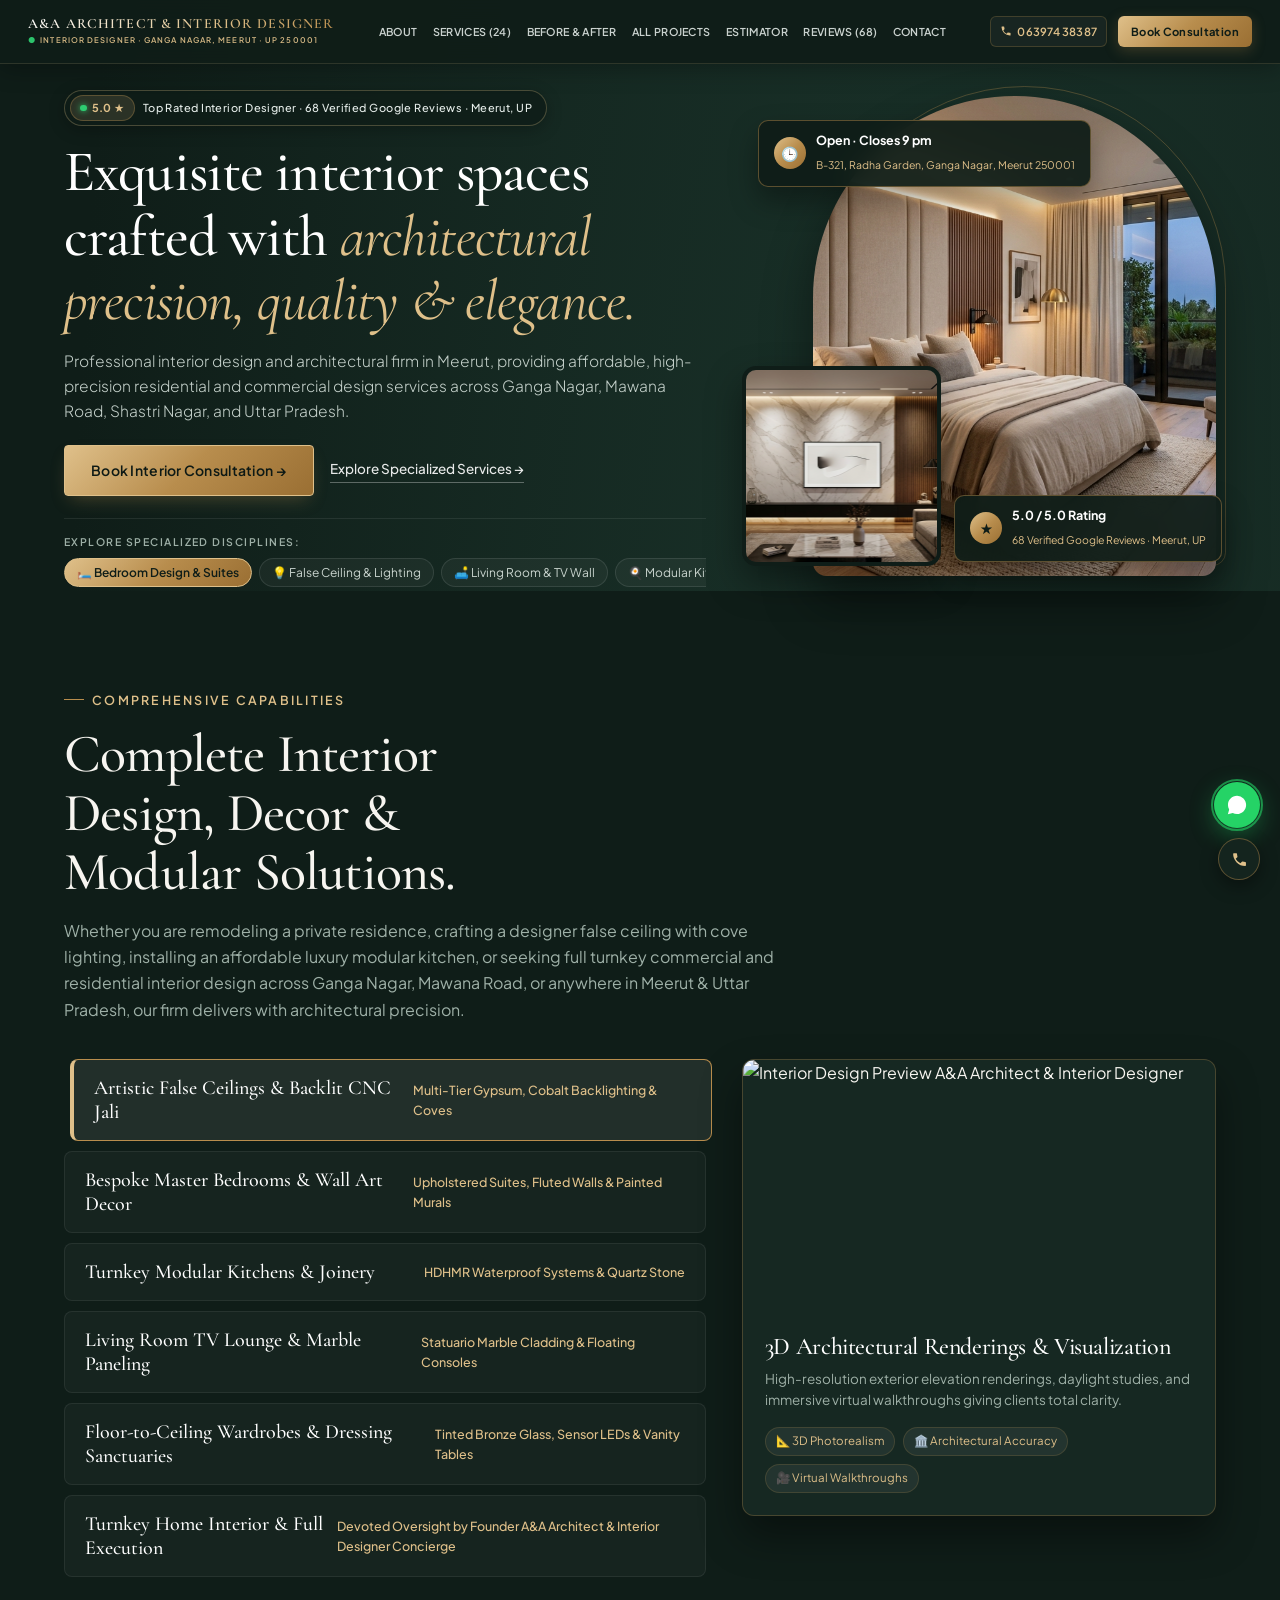
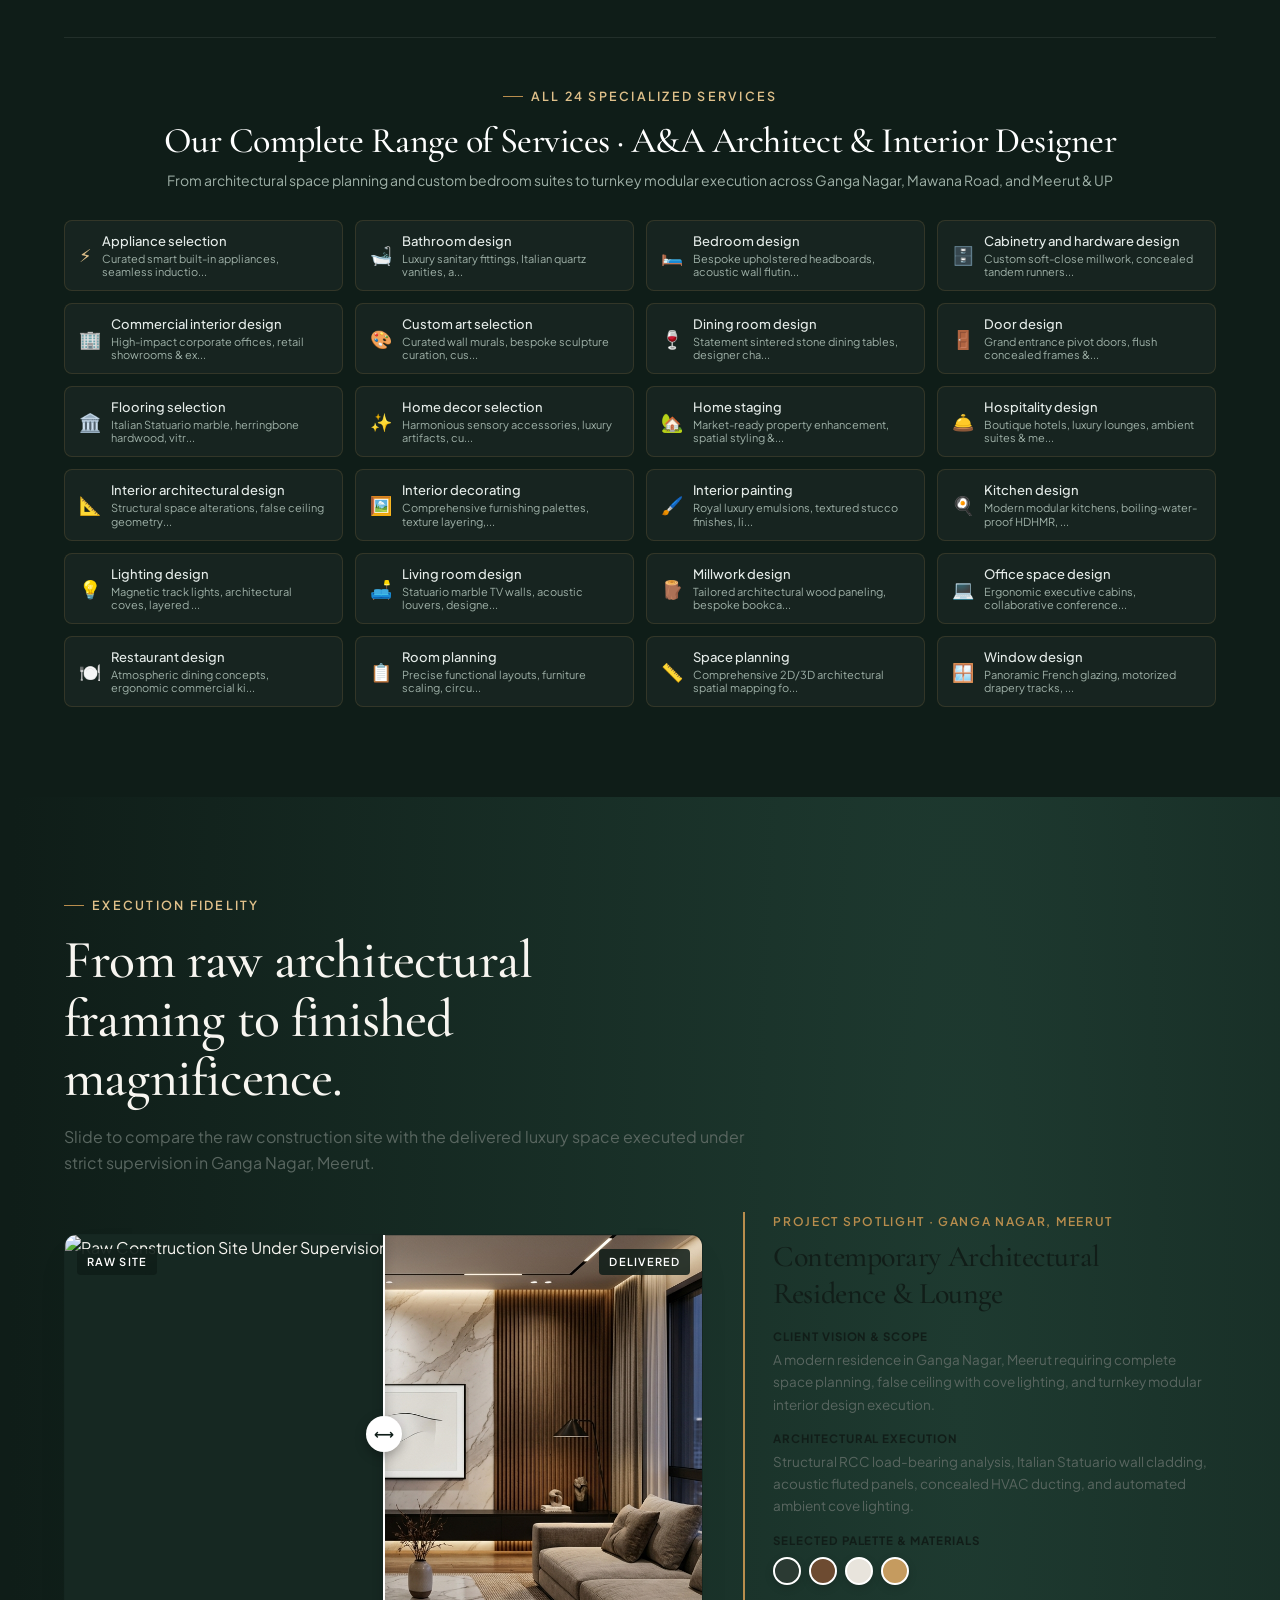
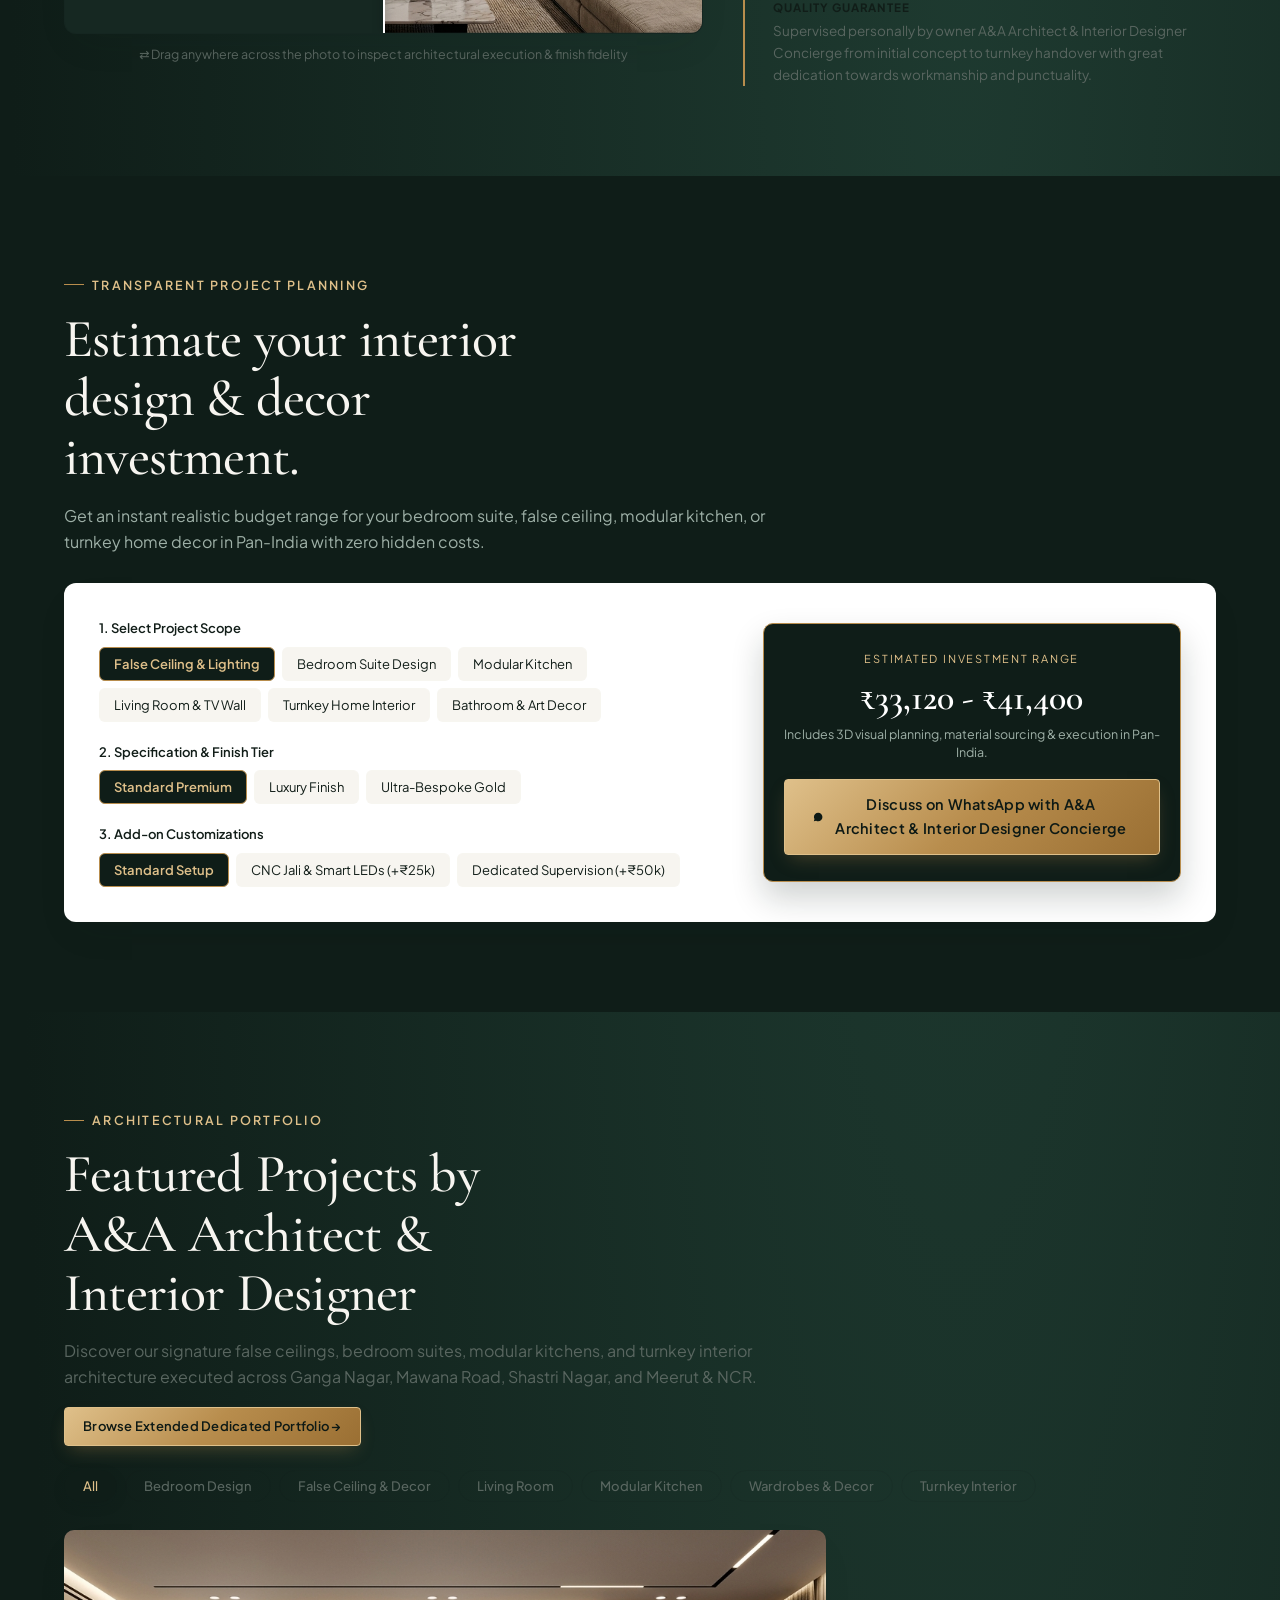
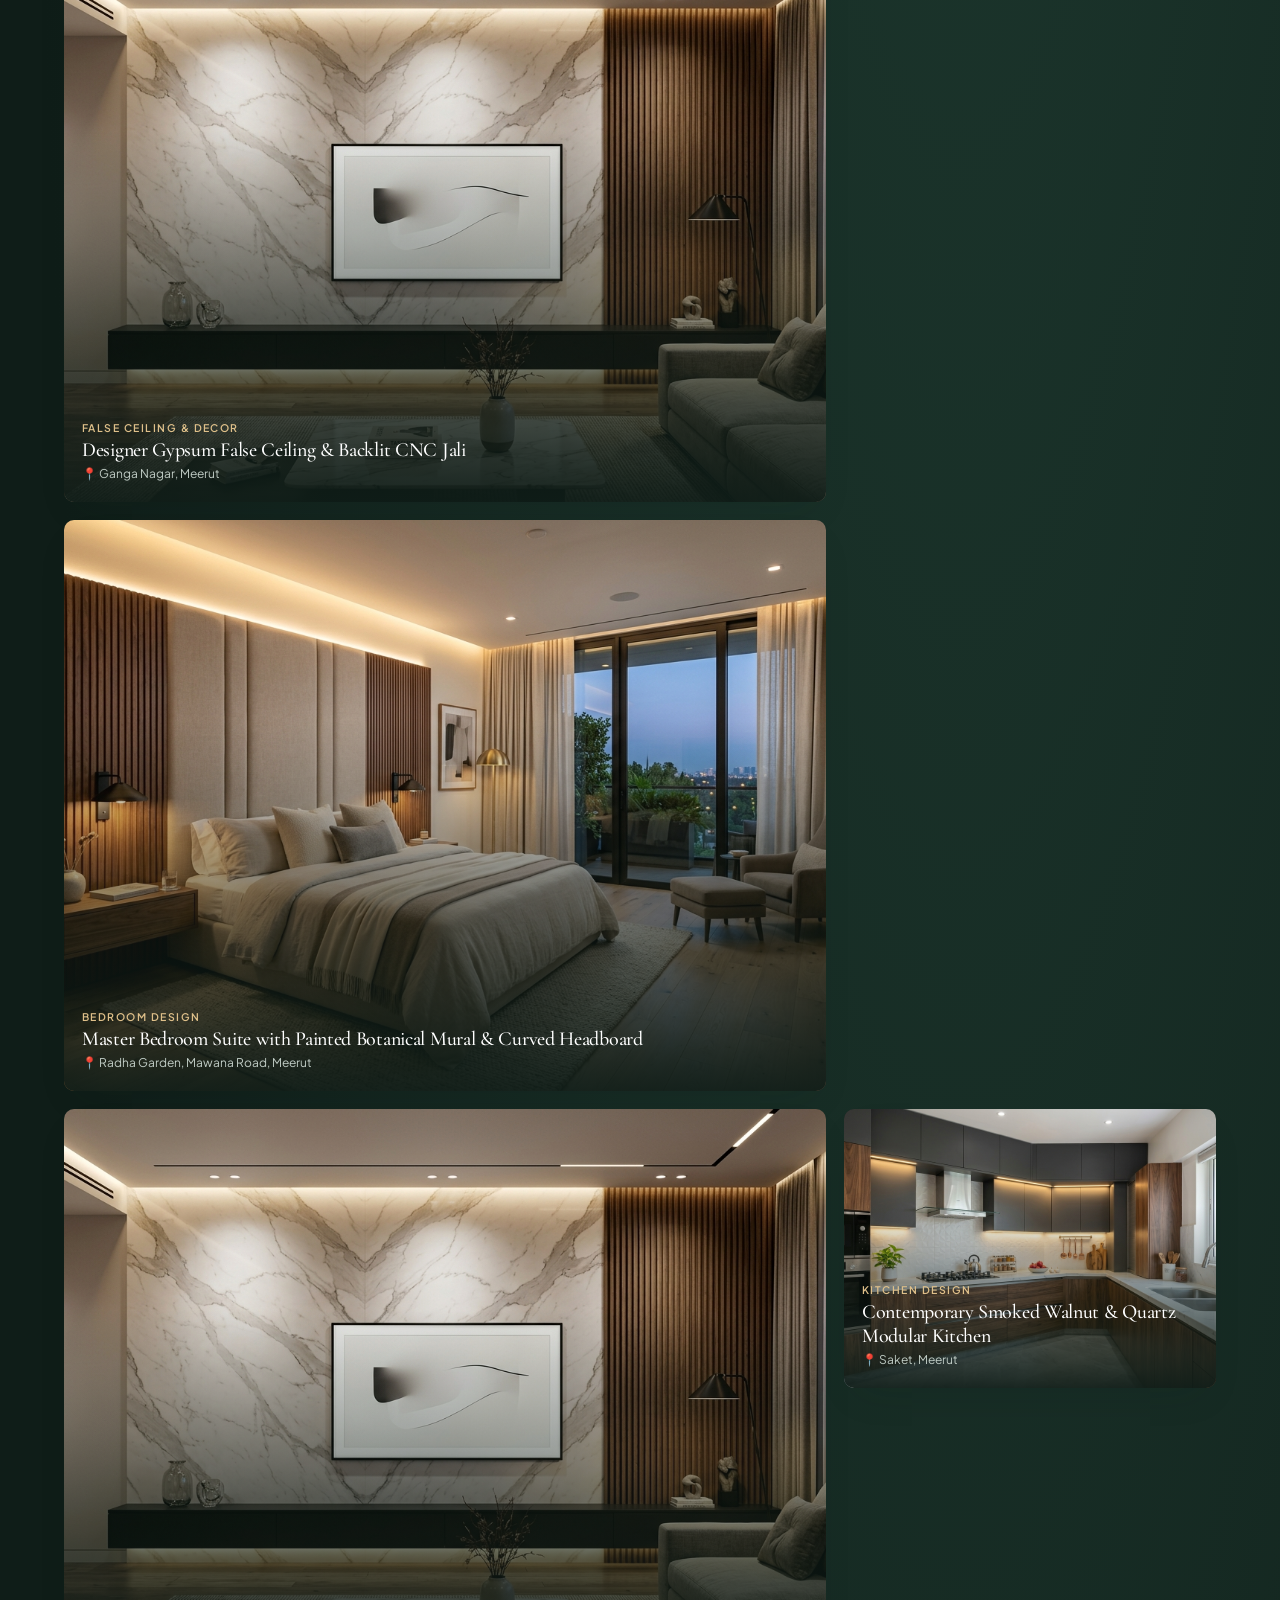
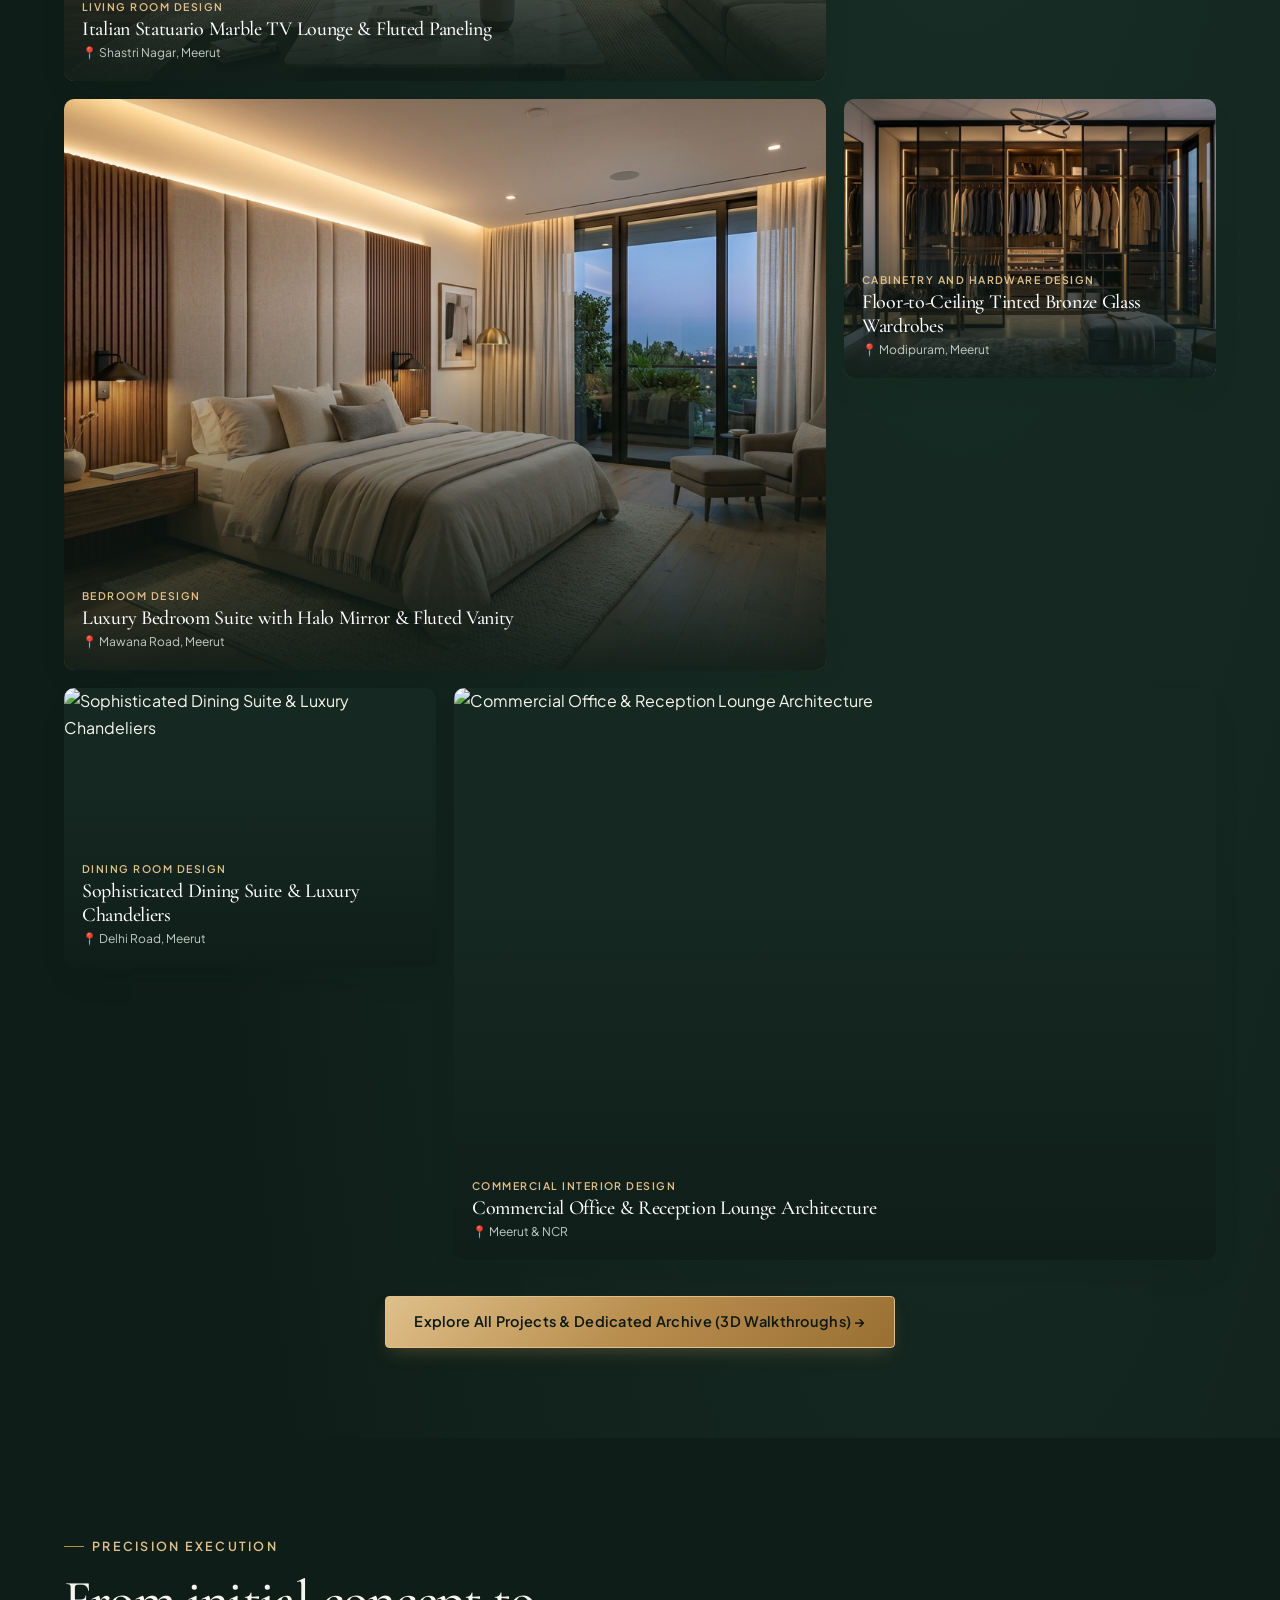
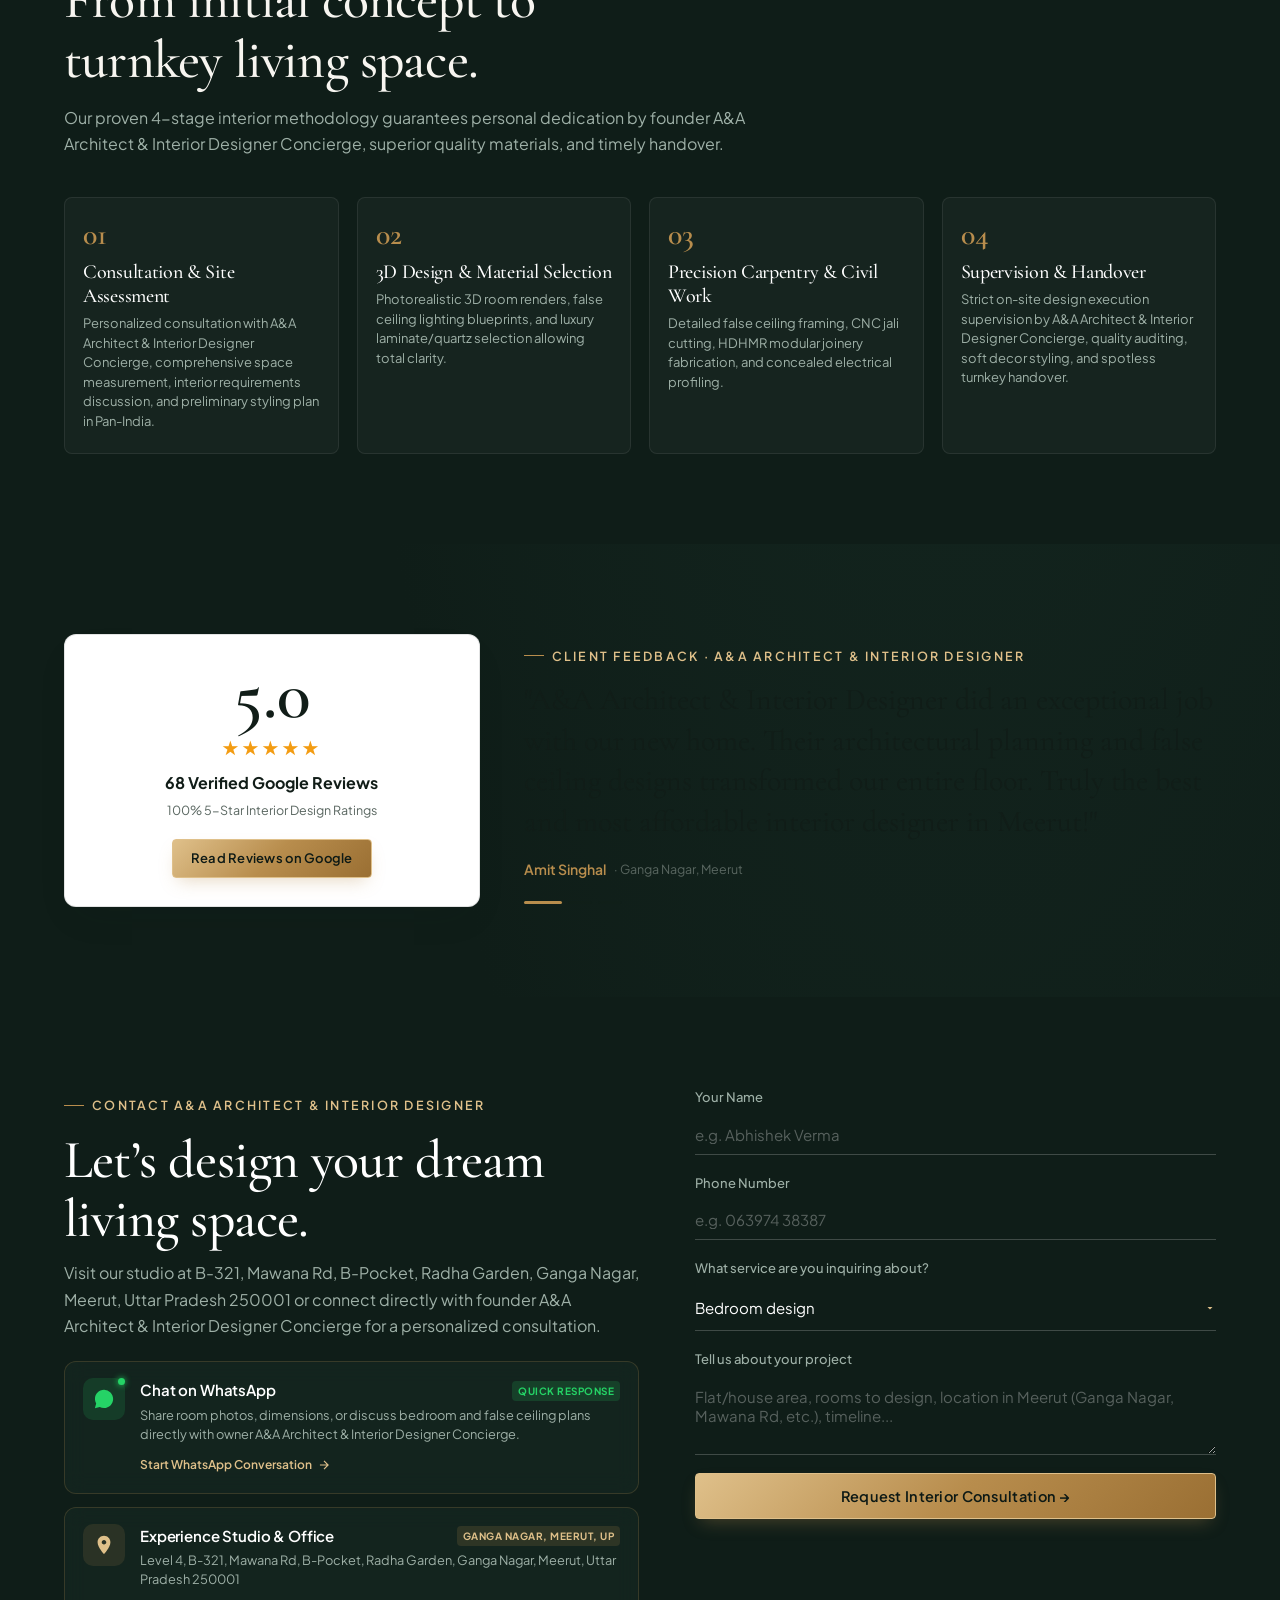
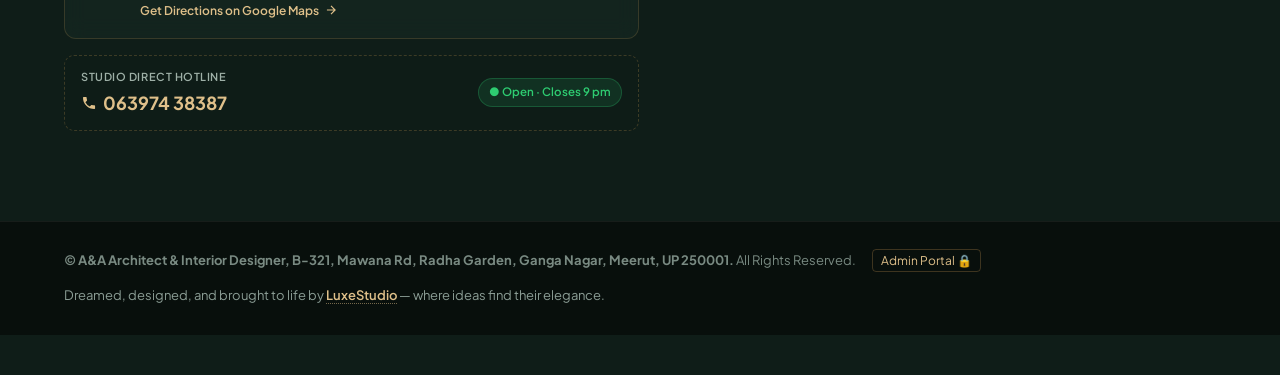
==== commit add3c2c4: "feat: add dedicated About and Contact pages, SVG favicon, and refine navbar font size & spacing" ====
--- a/index.html
+++ b/index.html
@@ -13,7 +13,9 @@
 <meta name="msapplication-TileColor" content="#0b1713">
 
 <!-- A&A Architect & Interior Designer Luxury Favicon -->
-<link rel="icon" type="image/svg+xml" href="data:image/svg+xml,%3Csvg xmlns='http://www.w3.org/2000/svg' viewBox='0 0 64 64'%3E%3Crect width='64' height='64' rx='14' fill='%230b1713'/%3E%3Ccircle cx='32' cy='32' r='27' stroke='%23dfc08a' stroke-width='1.5' fill='none' stroke-opacity='0.45'/%3E%3Ccircle cx='32' cy='32' r='23' stroke='%23dfc08a' stroke-width='0.75' fill='none' stroke-dasharray='2 2' stroke-opacity='0.4'/%3E%3Cpath d='M32 10L33.5 14.5L38 16L33.5 17.5L32 22L30.5 17.5L26 16L30.5 14.5Z' fill='%23dfc08a'/%3E%3Cpath d='M19 46C19 36 25 30 32 30C39 30 45 36 45 46' stroke='%23dfc08a' stroke-width='1.5' fill='none' stroke-opacity='0.35'/%3E%3Ctext x='32' y='41' font-family='system-ui,-apple-system,sans-serif' font-size='12' font-weight='800' fill='%23dfc08a' text-anchor='middle' letter-spacing='1'%3EA%26A%3C/text%3E%3Ccircle cx='32' cy='49' r='1.8' fill='%23dfc08a'/%3E%3C/svg%3E">
+<link rel="icon" type="image/svg+xml" href="favicon.svg">
+<link rel="alternate icon" href="favicon.svg">
+<link rel="apple-touch-icon" href="favicon.svg">
 <link rel="apple-touch-icon" href="data:image/svg+xml,%3Csvg xmlns='http://www.w3.org/2000/svg' viewBox='0 0 64 64'%3E%3Crect width='64' height='64' rx='14' fill='%230b1713'/%3E%3Ccircle cx='32' cy='32' r='27' stroke='%23dfc08a' stroke-width='1.5' fill='none' stroke-opacity='0.45'/%3E%3Ccircle cx='32' cy='32' r='23' stroke='%23dfc08a' stroke-width='0.75' fill='none' stroke-dasharray='2 2' stroke-opacity='0.4'/%3E%3Cpath d='M32 10L33.5 14.5L38 16L33.5 17.5L32 22L30.5 17.5L26 16L30.5 14.5Z' fill='%23dfc08a'/%3E%3Cpath d='M19 46C19 36 25 30 32 30C39 30 45 36 45 46' stroke='%23dfc08a' stroke-width='1.5' fill='none' stroke-opacity='0.35'/%3E%3Ctext x='32' y='41' font-family='system-ui,-apple-system,sans-serif' font-size='12' font-weight='800' fill='%23dfc08a' text-anchor='middle' letter-spacing='1'%3EA%26A%3C/text%3E%3Ccircle cx='32' cy='49' r='1.8' fill='%23dfc08a'/%3E%3C/svg%3E">
 
 <!-- Open Graph / WhatsApp / Facebook Rich Previews -->
@@ -342,15 +344,15 @@
   left: 0;
   right: 0;
   z-index: 100;
-  padding: 0 clamp(16px, 3.5vw, 44px);
+  padding: 0 clamp(12px, 2.2vw, 32px);
   display: flex;
   justify-content: space-between;
   align-items: center;
   color: var(--m);
   transition: all 0.35s cubic-bezier(0.2, 0.8, 0.2, 1);
-  height: 70px;
+  height: 64px;
   box-sizing: border-box;
-  background: rgba(15, 29, 24, 0.92);
+  background: rgba(15, 29, 24, 0.94);
   backdrop-filter: blur(18px);
   -webkit-backdrop-filter: blur(18px);
   border-bottom: 1px solid rgba(223, 192, 138, 0.15);
@@ -359,7 +361,7 @@
 }
 nav.s {
   background: rgba(10, 20, 16, 0.98);
-  height: 60px;
+  height: 56px;
   border-bottom-color: rgba(223, 192, 138, 0.22);
   box-shadow: 0 10px 30px rgba(0, 0, 0, 0.45);
 }
@@ -369,25 +371,25 @@
   flex-shrink: 0;
 }
 .brand .lg {
-  font: 600 clamp(15px, 1.4vw, 18px) 'Cormorant Garamond', Georgia, serif;
-  letter-spacing: 0.15em;
+  font: 600 clamp(12.5px, 1.1vw, 15px) 'Cormorant Garamond', Georgia, serif;
+  letter-spacing: 0.08em;
   background: linear-gradient(135deg, #ffffff 0%, #dfc08a 60%, #b88d4d 100%);
   -webkit-background-clip: text;
   -webkit-text-fill-color: transparent;
-  line-height: 1;
+  line-height: 1.1;
   text-transform: uppercase;
 }
 .brand .loc {
-  font-size: 8.5px;
-  letter-spacing: 0.25em;
+  font-size: 7.8px;
+  letter-spacing: 0.14em;
   color: var(--br-light);
   font-weight: 600;
-  margin-top: 3px;
+  margin-top: 2px;
   text-transform: uppercase;
   opacity: 0.95;
   display: flex;
   align-items: center;
-  gap: 5px;
+  gap: 4px;
 }
 .brand .loc-badge {
   color: #2ecc71;
@@ -396,21 +398,21 @@
 nav ul {
   display: flex;
   align-items: center;
-  gap: clamp(10px, 1.4vw, 20px);
+  gap: clamp(6px, 0.9vw, 13px);
   list-style: none;
-  font-size: 12px;
+  font-size: 10.8px;
   font-weight: 600;
-  letter-spacing: 0.05em;
+  letter-spacing: 0.03em;
   text-transform: uppercase;
   margin: 0;
   padding: 0;
 }
 nav ul a {
-  opacity: 0.85;
+  opacity: 0.88;
   color: #e5ece9;
   transition: all 0.25s ease;
   position: relative;
-  padding: 6px 2px;
+  padding: 4px 2px;
   text-decoration: none;
 }
 nav ul a:after {
@@ -434,18 +436,18 @@
 .nav-actions {
   display: flex;
   align-items: center;
-  gap: clamp(8px, 1.2vw, 16px);
+  gap: clamp(6px, 0.9vw, 11px);
   flex-shrink: 0;
 }
 .nav-phone {
   display: inline-flex;
   align-items: center;
-  gap: 6px;
-  font-size: 12.5px;
+  gap: 5px;
+  font-size: 11.2px;
   color: var(--br-light);
   font-weight: 600;
   letter-spacing: 0.02em;
-  padding: 6px 11px;
+  padding: 5px 9px;
   border-radius: 6px;
   background: rgba(255, 255, 255, 0.04);
   border: 1px solid rgba(184, 141, 77, 0.25);
@@ -461,10 +463,10 @@
   display: inline-flex;
   align-items: center;
   justify-content: center;
-  padding: 8px 18px;
-  font-size: 12.5px;
+  padding: 6px 13px;
+  font-size: 11.2px;
   border-radius: 6px;
-  font-weight: 600;
+  font-weight: 700;
   letter-spacing: 0.03em;
   white-space: nowrap;
   background: var(--gold-grad);
@@ -2007,11 +2009,11 @@
 }
 
 /* ==================== COMPREHENSIVE RESPONSIVE DESIGN ==================== */
-@media(min-width: 1025px) {
+@media(min-width: 1121px) {
   .mob-toggle, .nav-mob-call { display: none !important; }
 }
 
-@media(max-width: 1024px) {
+@media(max-width: 1120px) {
   .wrap { padding: 0 16px; width: 100%; box-sizing: border-box; }
   
   nav#nv {
@@ -2346,26 +2348,26 @@
 <!-- Header Navigation -->
 <nav id="nv">
   <div class="brand">
-    <a class="lg" href="#top">A&amp;A ARCHITECT &amp; INTERIOR DESIGNER</a>
+    <a class="lg" href="index.html#top">A&amp;A ARCHITECT &amp; INTERIOR DESIGNER</a>
     <span class="loc"><span class="loc-badge">●</span> <span class="loc-desk">INTERIOR DESIGNER &middot; GANGA NAGAR, MEERUT &middot; UP 250001</span><span class="loc-mob">MEERUT &middot; UP</span></span>
   </div>
   <ul>
-    <li><a href="#about">About</a></li>
+    <li><a href="about.html">About</a></li>
     <li><a href="#services">Services (24)</a></li>
     <li><a href="#case">Before &amp; After</a></li>
     <li><a href="portfolio.html">All Projects</a></li>
     <li><a href="#estimator">Estimator</a></li>
     <li><a href="#reviews">Reviews (68)</a></li>
-    <li><a href="#contact">Contact</a></li>
+    <li><a href="contact.html">Contact</a></li>
   </ul>
   <div class="nav-actions">
     <a class="nav-phone" href="tel:+916397438387">
-      <svg width="13" height="13" viewBox="0 0 24 24" fill="currentColor"><path d="M6.62 10.79a15.05 15.05 0 006.59 6.59l2.2-2.2a1 1 0 011.02-.24 11.72 11.72 0 003.68.59 1 1 0 011 1V20a1 1 0 01-1 1A17 17 0 013 4a1 1 0 011-1h3.5a1 1 0 011 1c0 1.25.2 2.48.59 3.68a1 1 0 01-.24 1.02l-2.23 2.09z"/></svg>
+      <svg width="12" height="12" viewBox="0 0 24 24" fill="currentColor"><path d="M6.62 10.79a15.05 15.05 0 006.59 6.59l2.2-2.2a1 1 0 011.02-.24 11.72 11.72 0 003.68.59 1 1 0 011 1V20a1 1 0 01-1 1A17 17 0 013 4a1 1 0 011-1h3.5a1 1 0 011 1c0 1.25.2 2.48.59 3.68a1 1 0 01-.24 1.02l-2.23 2.09z"/></svg>
       <span>063974 38387</span>
     </a>
-    <a class="nav-cta" href="#contact">Book Consultation</a>
+    <a class="nav-cta" href="contact.html">Book Consultation</a>
     <a class="nav-mob-call" href="tel:+916397438387" aria-label="Call A&A Architect & Interior Designer">
-      <svg width="13" height="13" viewBox="0 0 24 24" fill="currentColor"><path d="M6.62 10.79a15.05 15.05 0 006.59 6.59l2.2-2.2a1 1 0 011.02-.24 11.72 11.72 0 003.68.59 1 1 0 011 1V20a1 1 0 01-1 1A17 17 0 013 4a1 1 0 011-1h3.5a1 1 0 011 1c0 1.25.2 2.48.59 3.68a1 1 0 01-.24 1.02l-2.23 2.09z"/></svg>
+      <svg width="12" height="12" viewBox="0 0 24 24" fill="currentColor"><path d="M6.62 10.79a15.05 15.05 0 006.59 6.59l2.2-2.2a1 1 0 011.02-.24 11.72 11.72 0 003.68.59 1 1 0 011 1V20a1 1 0 01-1 1A17 17 0 013 4a1 1 0 011-1h3.5a1 1 0 011 1c0 1.25.2 2.48.59 3.68a1 1 0 01-.24 1.02l-2.23 2.09z"/></svg>
       <span>Call</span>
     </a>
     <button class="mob-toggle" id="mobOpen" aria-label="Open Navigation Menu">
@@ -2389,14 +2391,14 @@
     <span style="color:#f59e0b">★ 5.0</span> &middot; 68 Verified Google Reviews &middot; Meerut, UP
   </div>
   <ul class="mob-links">
-    <li><a href="#about" class="mob-item">About Studio <span>&rarr;</span></a></li>
+    <li><a href="index.html" class="mob-item">Home Page <span>&rarr;</span></a></li>
+    <li><a href="about.html" class="mob-item">About Studio <span>&rarr;</span></a></li>
     <li><a href="#services" class="mob-item">Specialized Services (24) <span>&rarr;</span></a></li>
+    <li><a href="portfolio.html" class="mob-item">Project Portfolio &amp; Archive <span>&rarr;</span></a></li>
     <li><a href="#case" class="mob-item">Before &amp; After Spotlight <span>&rarr;</span></a></li>
     <li><a href="#estimator" class="mob-item">Cost Estimator <span>&rarr;</span></a></li>
-    <li><a href="portfolio.html" class="mob-item">Project Portfolio &amp; Archive <span>&rarr;</span></a></li>
-    <li><a href="#process" class="mob-item">Execution Process <span>&rarr;</span></a></li>
     <li><a href="#reviews" class="mob-item">Client Feedback &amp; Reviews (68) <span>&rarr;</span></a></li>
-    <li><a href="#contact" class="mob-item">Contact &amp; Studio Location <span>&rarr;</span></a></li>
+    <li><a href="contact.html" class="mob-item">Contact &amp; Studio Location <span>&rarr;</span></a></li>
   </ul>
   <div style="margin-top:auto;padding-top:14px;border-top:1px solid rgba(223,192,138,0.15)">
     <a class="btn" href="#contact" class="mob-item" onclick="$('mobMenu').classList.remove('open')" style="display:block;width:100%;text-align:center;padding:12px;font-size:14px;font-weight:700;box-sizing:border-box;border-radius:8px">Book Consultation &rarr;</a>
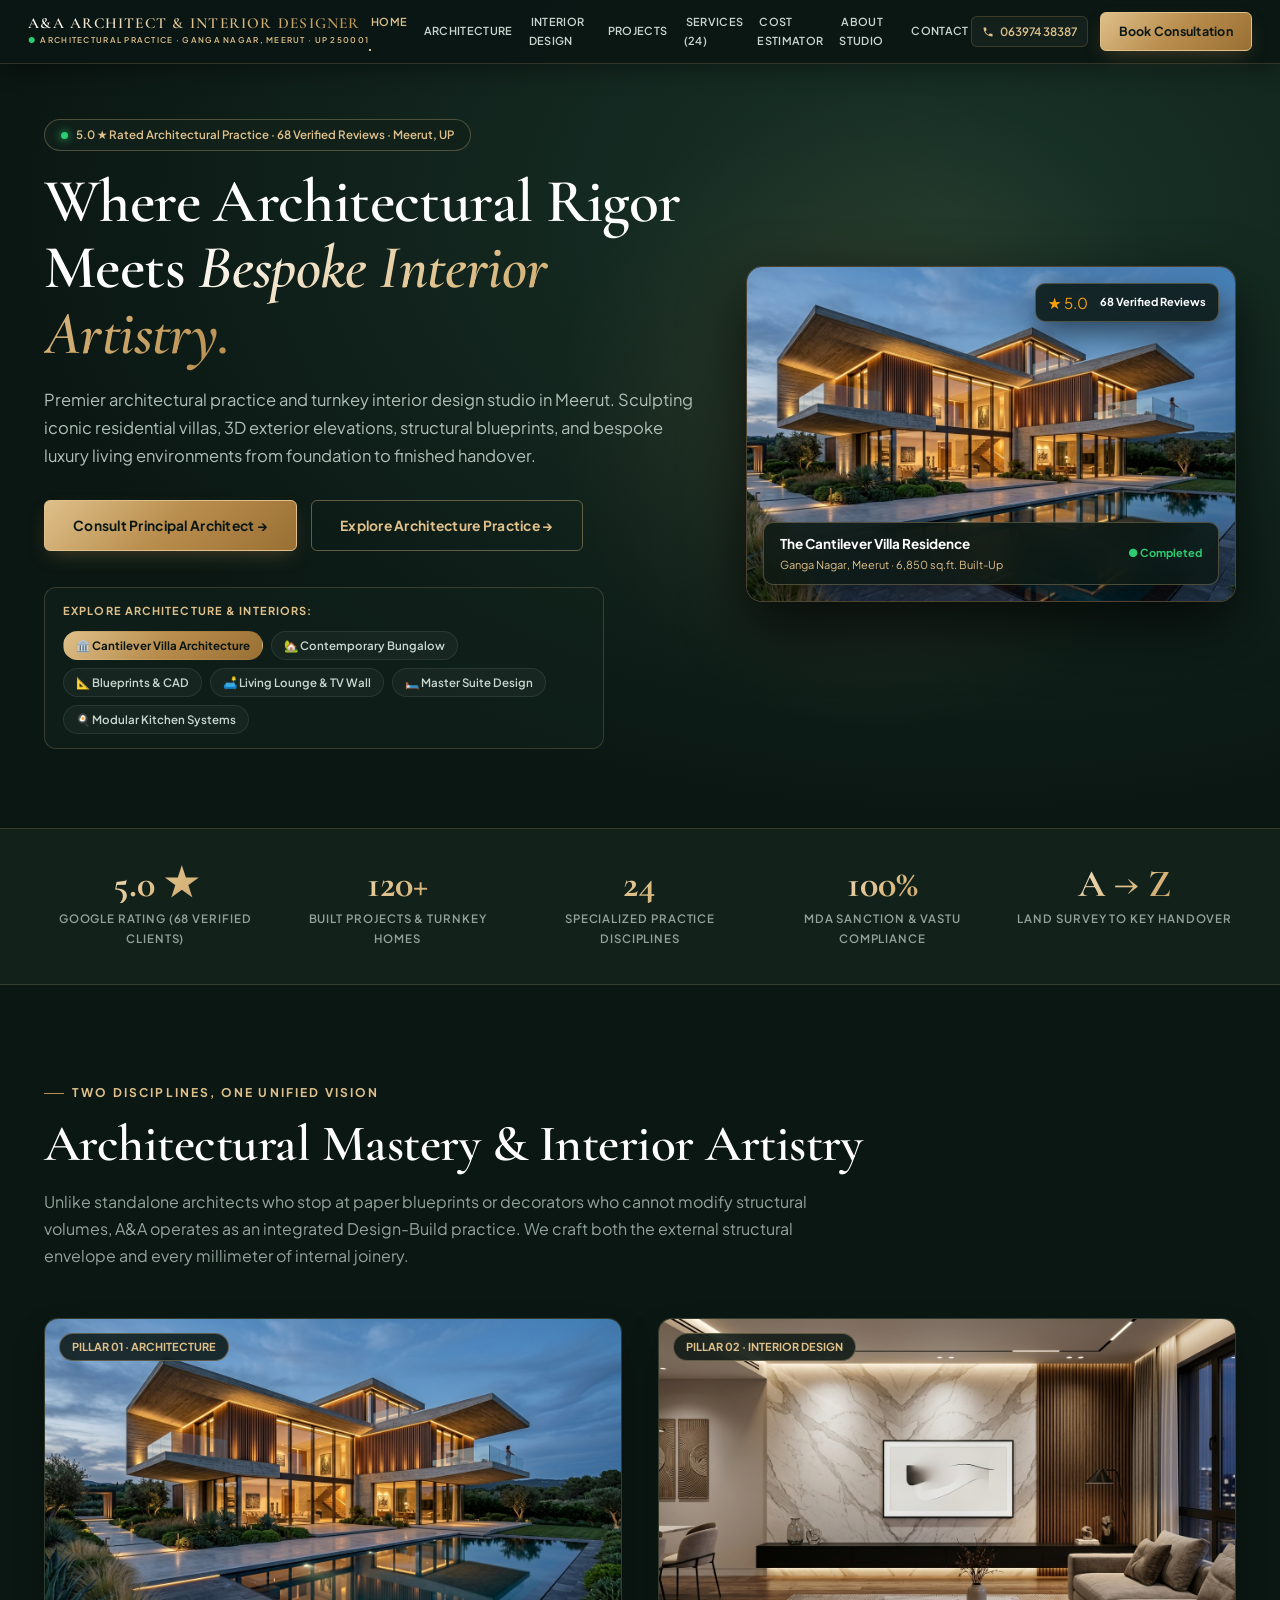
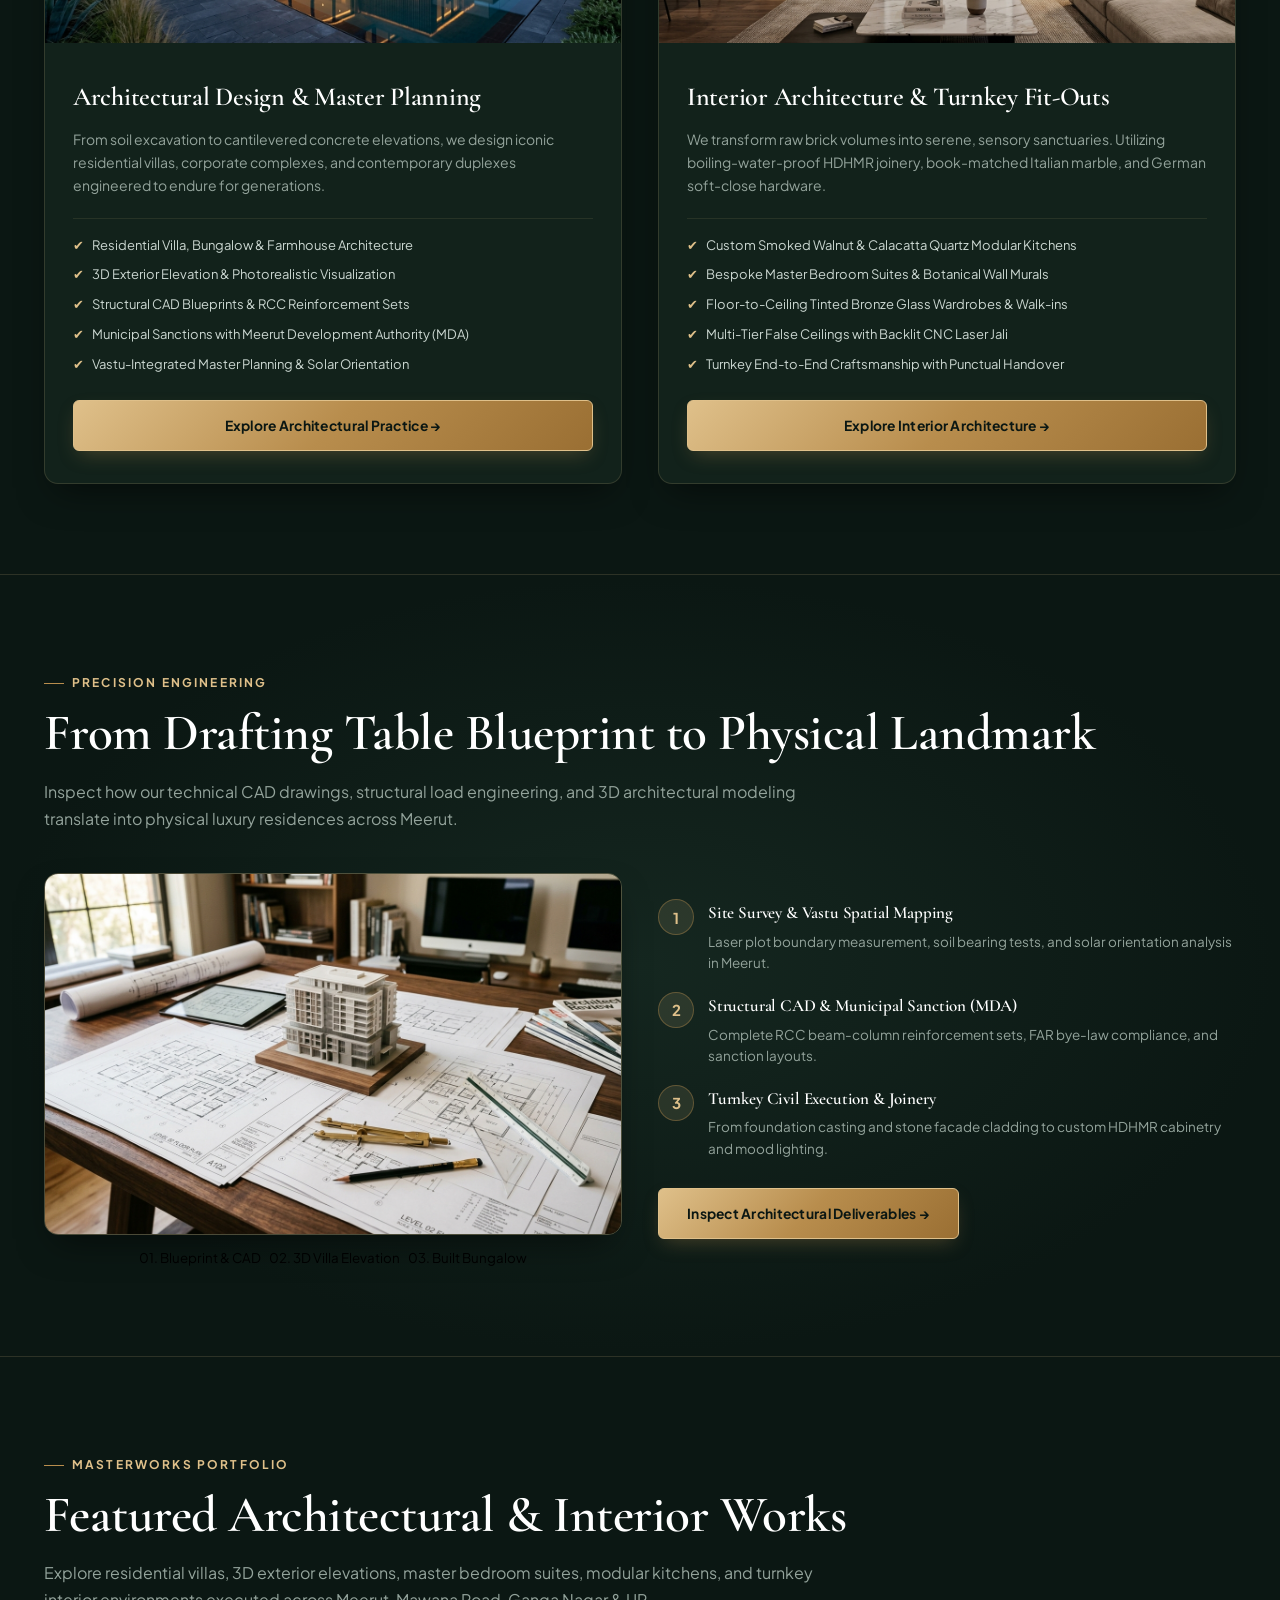
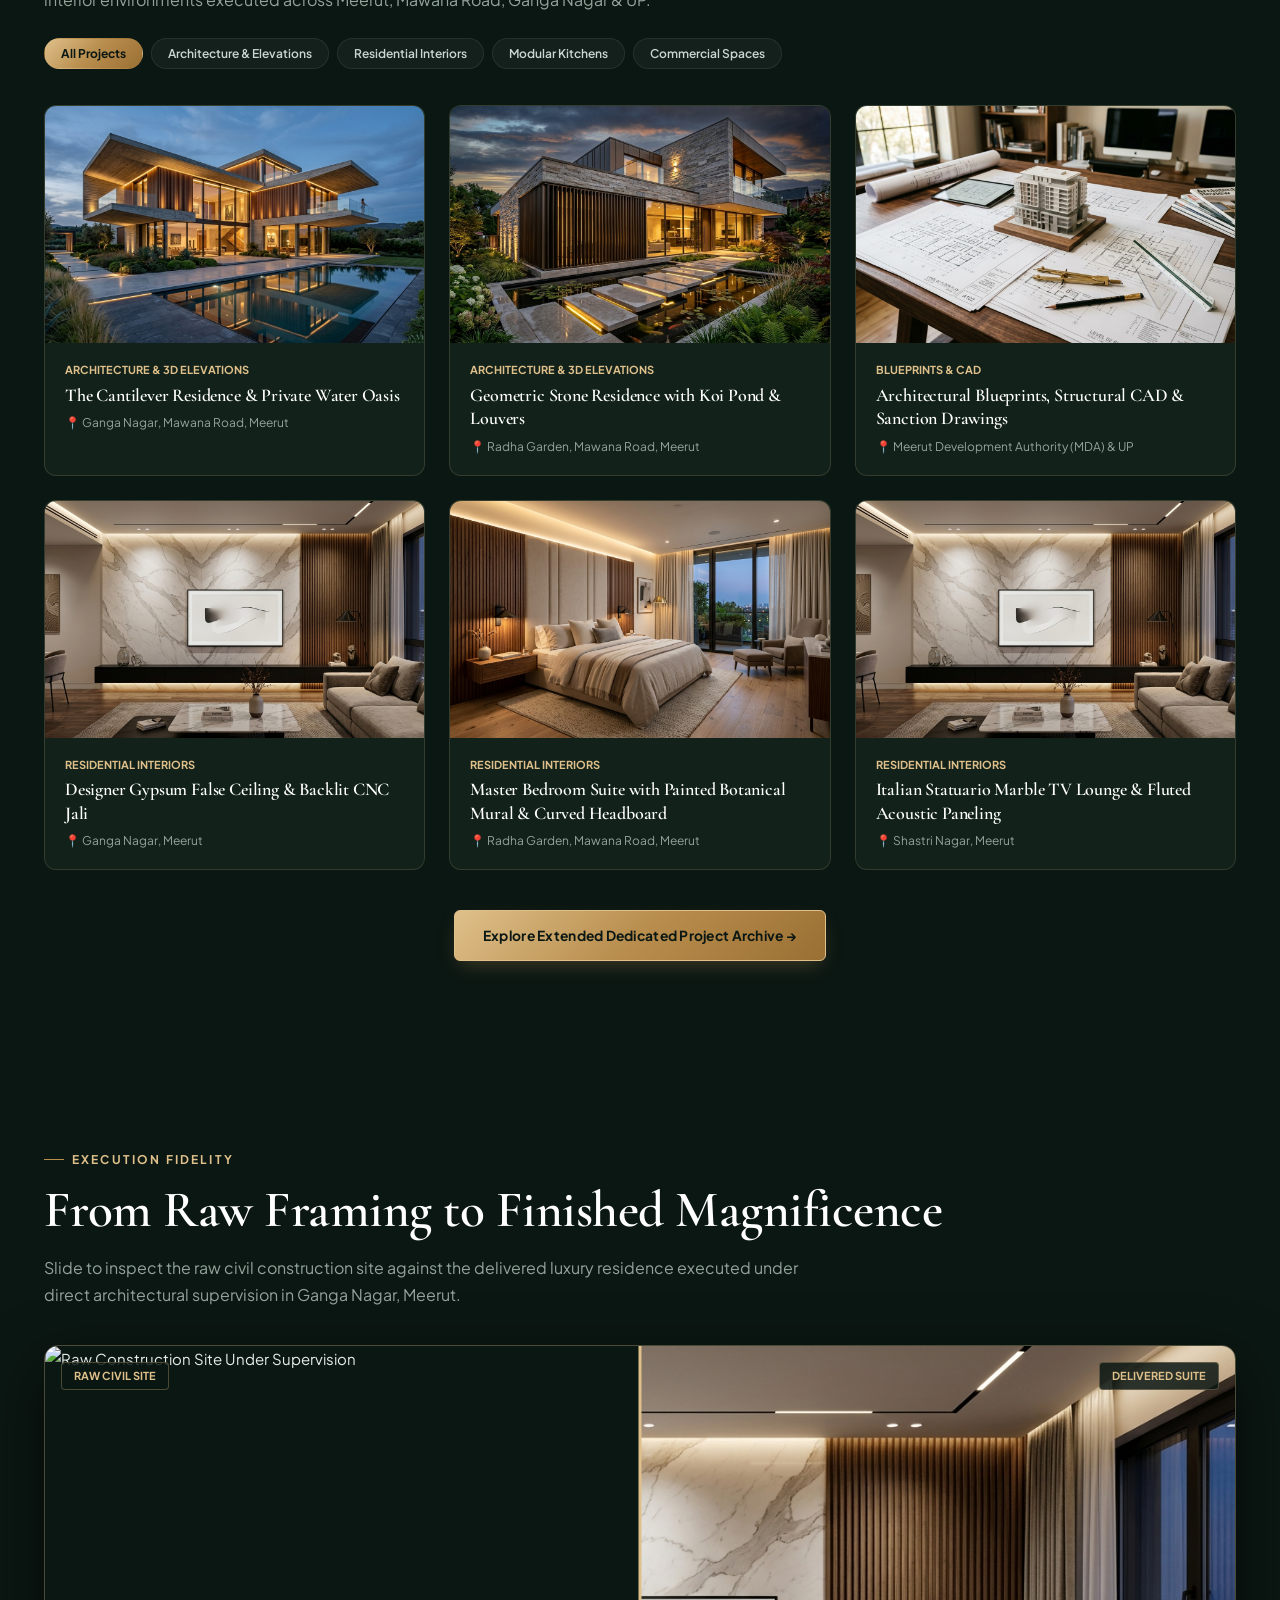
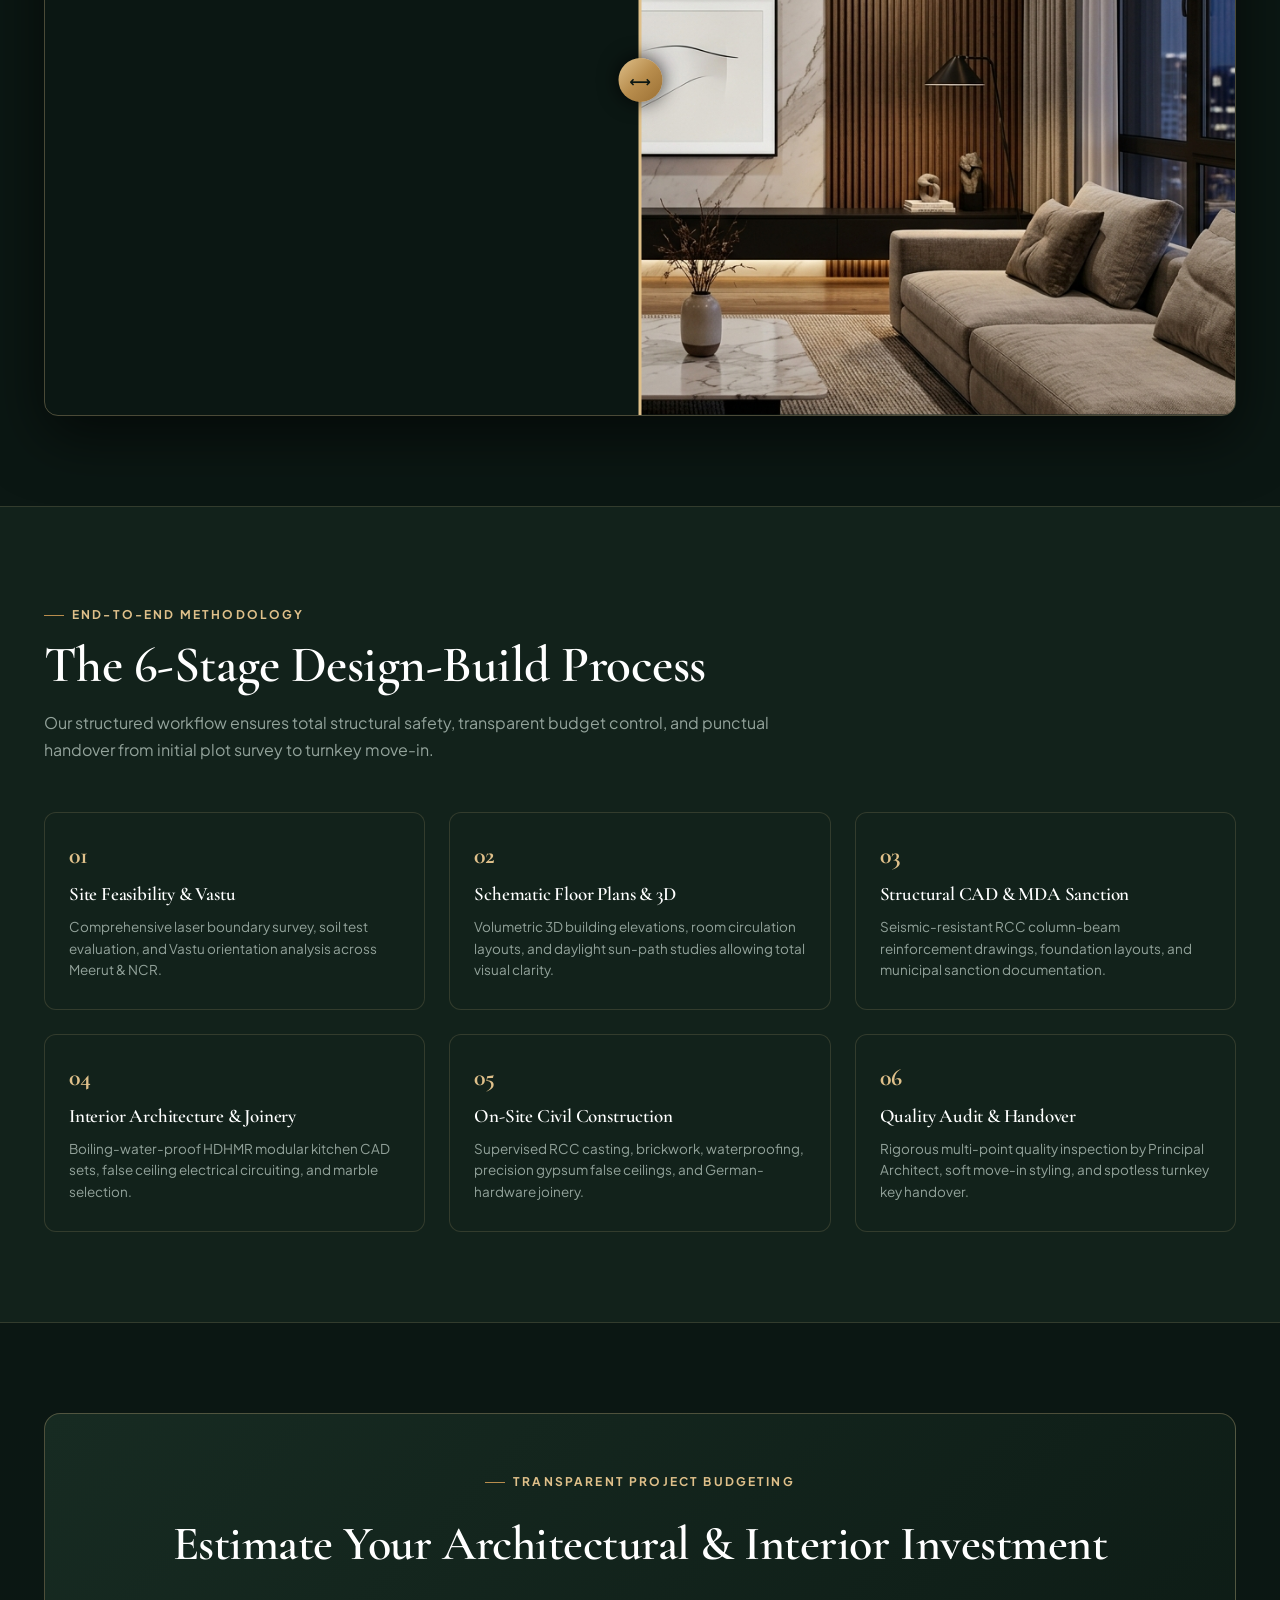
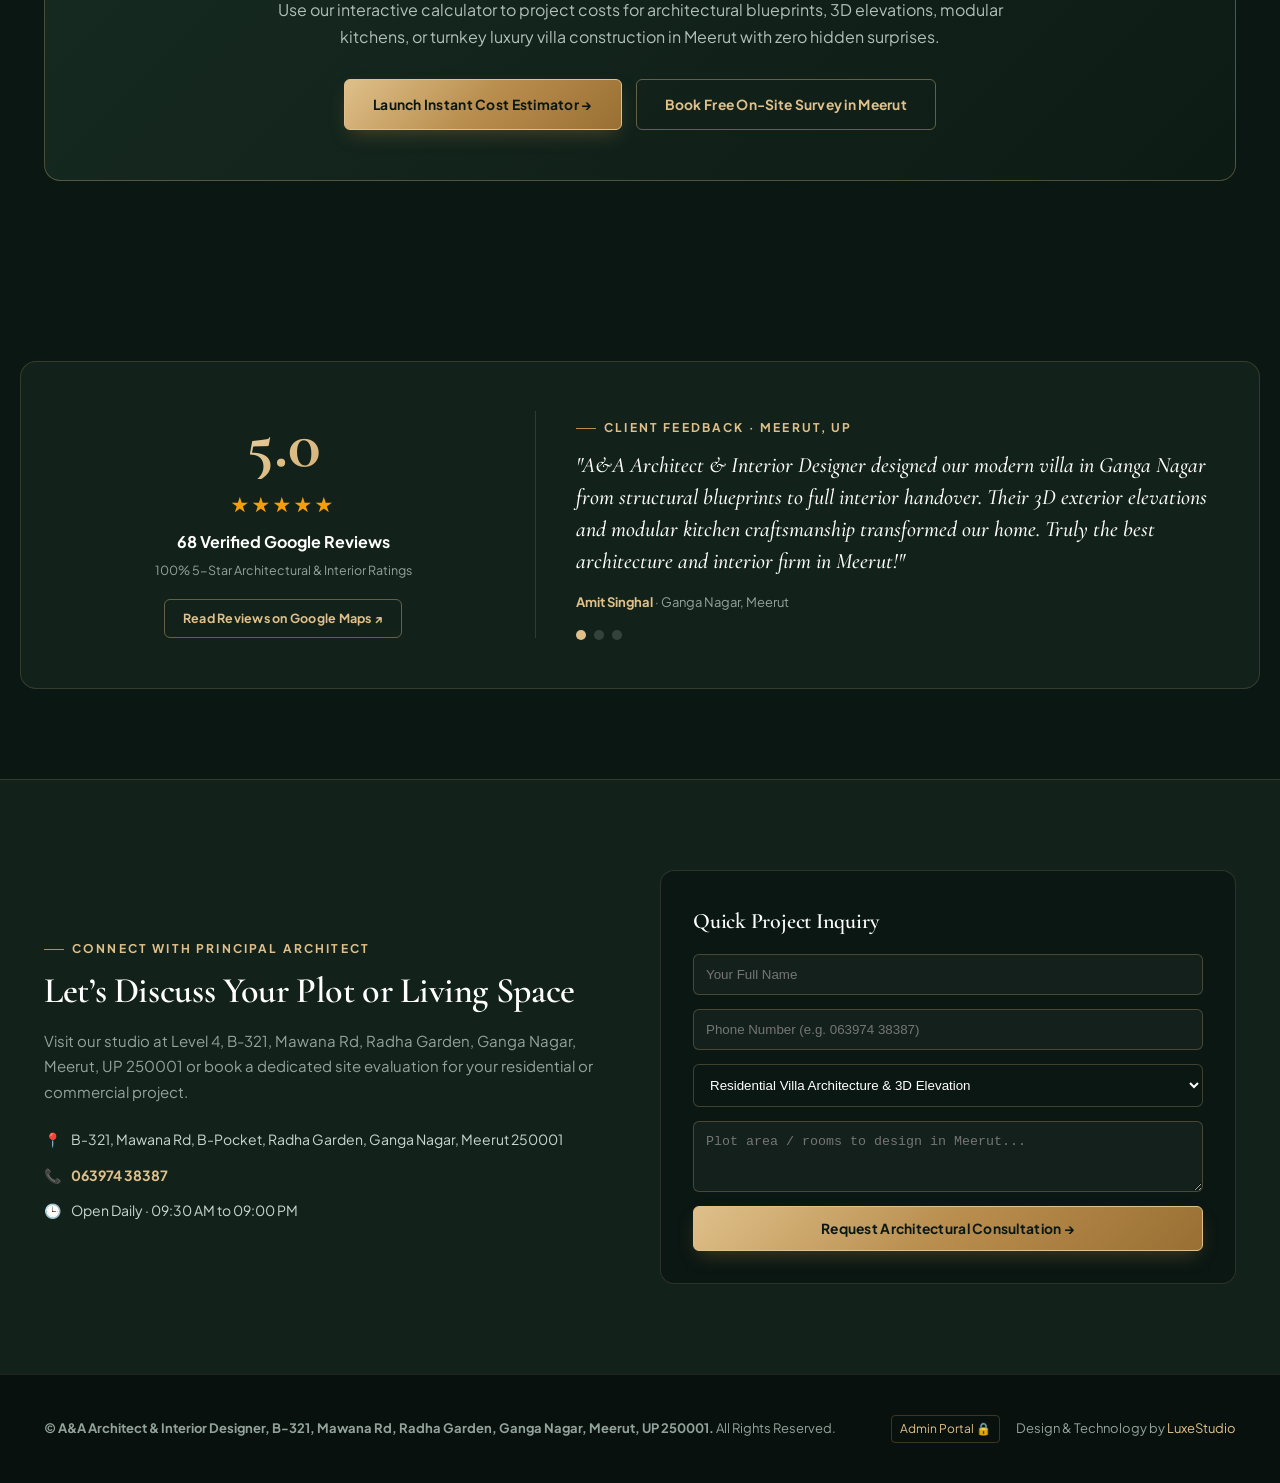
==== commit ae8ea5c9: "feat: redesign website for architecture and interior practice with dedicated pages and rich imagery" ====
--- a/index.html
+++ b/index.html
@@ -3,53 +3,50 @@
 <head>
 <meta charset="utf-8">
 <meta name="viewport" content="width=device-width, initial-scale=1, viewport-fit=cover">
-<title>A&A Architect &amp; Interior Designer | Best Interior Designer in Meerut, UP (5.0 ★ · 68 Reviews)</title>
-<meta name="description" content="A&A Architect & Interior Designer is Meerut's premier architecture & interior design firm. Providing affordable residential & commercial design, space planning, modular kitchens, luxury bedrooms & turnkey execution across Ganga Nagar, Mawana Road & UP.">
-<meta name="keywords" content="A&A Architect & Interior Designer, Interior Designer Meerut, Architect Meerut, Ganga Nagar Meerut, Mawana Road Interior Designer, Radha Garden Meerut, Modular Kitchen Meerut, False Ceiling Meerut, Turnkey Interiors Meerut Uttar Pradesh">
+<title>A&amp;A Architect &amp; Interior Designer | Best Architecture &amp; Interior Firm in Meerut, UP (5.0 ★ · 68 Reviews)</title>
+<meta name="description" content="A&A Architect & Interior Designer is Meerut's premier architecture & luxury interior firm. Providing villa architecture, 3D exterior elevations, structural blueprints, municipal sanctions, modular kitchens & turnkey execution across Ganga Nagar, Mawana Road & UP.">
+<meta name="keywords" content="A&A Architect & Interior Designer, Architect Meerut, Interior Designer Meerut, 3D Elevation Meerut, Villa Architecture Ganga Nagar, Mawana Road Architecture, Modular Kitchen Meerut, MDA Sanction Meerut">
 <meta name="author" content="A&A Architect & Interior Designer">
 <meta name="robots" content="index, follow, max-image-preview:large, max-snippet:-1, max-video-preview:-1">
-<link rel="canonical" href="https://theluxestudio.in/">
+<link rel="canonical" href="https://aa-architect-interior-designer.vercel.app/">
 <meta name="theme-color" content="#0b1713">
 <meta name="msapplication-TileColor" content="#0b1713">
 
-<!-- A&A Architect & Interior Designer Luxury Favicon -->
+<!-- Luxury Favicon -->
 <link rel="icon" type="image/svg+xml" href="favicon.svg">
 <link rel="alternate icon" href="favicon.svg">
 <link rel="apple-touch-icon" href="favicon.svg">
-<link rel="apple-touch-icon" href="data:image/svg+xml,%3Csvg xmlns='http://www.w3.org/2000/svg' viewBox='0 0 64 64'%3E%3Crect width='64' height='64' rx='14' fill='%230b1713'/%3E%3Ccircle cx='32' cy='32' r='27' stroke='%23dfc08a' stroke-width='1.5' fill='none' stroke-opacity='0.45'/%3E%3Ccircle cx='32' cy='32' r='23' stroke='%23dfc08a' stroke-width='0.75' fill='none' stroke-dasharray='2 2' stroke-opacity='0.4'/%3E%3Cpath d='M32 10L33.5 14.5L38 16L33.5 17.5L32 22L30.5 17.5L26 16L30.5 14.5Z' fill='%23dfc08a'/%3E%3Cpath d='M19 46C19 36 25 30 32 30C39 30 45 36 45 46' stroke='%23dfc08a' stroke-width='1.5' fill='none' stroke-opacity='0.35'/%3E%3Ctext x='32' y='41' font-family='system-ui,-apple-system,sans-serif' font-size='12' font-weight='800' fill='%23dfc08a' text-anchor='middle' letter-spacing='1'%3EA%26A%3C/text%3E%3Ccircle cx='32' cy='49' r='1.8' fill='%23dfc08a'/%3E%3C/svg%3E">
-
-<!-- Open Graph / WhatsApp / Facebook Rich Previews -->
+
+<!-- Open Graph / WhatsApp Preview -->
 <meta property="og:type" content="website">
 <meta property="og:site_name" content="A&A Architect & Interior Designer">
-<meta property="og:title" content="A&A Architect & Interior Designer | Best Interior Designer in Meerut, UP">
-<meta property="og:description" content="5.0 ★ Rated (68 Reviews) Professional Interior Design & Architecture Firm in Meerut. Affordable residential & commercial design services across Ganga Nagar, Mawana Road & Uttar Pradesh.">
-<meta property="og:url" content="https://theluxestudio.in/">
-<meta property="og:image" content="https://theluxestudio.in/images/og_preview.jpg">
-<meta property="og:image:secure_url" content="https://theluxestudio.in/images/og_preview.jpg">
+<meta property="og:title" content="A&A Architect & Interior Designer | Premier Architecture & Interior Firm in Meerut, UP">
+<meta property="og:description" content="5.0 ★ Rated (68 Reviews) Architectural Practice & Luxury Interior Firm in Meerut. Residential villas, 3D elevations, structural blueprints & turnkey execution across Ganga Nagar, Mawana Road & UP.">
+<meta property="og:url" content="https://aa-architect-interior-designer.vercel.app/">
+<meta property="og:image" content="images/villa_elevation.jpg">
+<meta property="og:image:secure_url" content="images/villa_elevation.jpg">
 <meta property="og:image:type" content="image/jpeg">
 <meta property="og:image:width" content="1200">
-<meta property="og:image:height" content="630">
-<meta property="og:image:alt" content="A&A Architect & Interior Designer - Meerut, UP">
+<meta property="og:image:height" content="675">
+<meta property="og:image:alt" content="A&A Architect & Interior Designer - Luxury Villa Architecture">
 <meta property="og:locale" content="en_IN">
 
 <!-- Twitter Cards -->
 <meta name="twitter:card" content="summary_large_image">
 <meta name="twitter:title" content="A&A Architect & Interior Designer | Meerut, UP">
-<meta name="twitter:description" content="5.0 ★ (68 Reviews) Top Rated Interior Designer in Meerut, UP. Residential & Commercial Design Services.">
-<meta name="twitter:image" content="https://theluxestudio.in/images/og_preview.jpg">
-<meta name="twitter:image:alt" content="A&A Architect & Interior Designer">
-
-<!-- JSON-LD Structured Data for A&A Architect & Interior Designer -->
+<meta name="twitter:description" content="5.0 ★ (68 Reviews) Top Rated Architecture & Interior Firm in Meerut, UP. Residential Villas & Turnkey Interiors.">
+<meta name="twitter:image" content="images/villa_elevation.jpg">
+
+<!-- JSON-LD Structured Data -->
 <script type="application/ld+json">
 {
   "@context": "https://schema.org",
-  "@type": ["HomeAndConstructionBusiness", "ProfessionalService"],
+  "@type": ["ArchitecturalFirm", "HomeAndConstructionBusiness", "ProfessionalService"],
   "name": "A&A Architect & Interior Designer",
-  "alternateName": "A&A Architects Meerut",
-  "founder": "Principal Architects & Interior Designers",
-  "image": "https://theluxestudio.in/images/og_preview.jpg",
-  "@id": "https://theluxestudio.in/#business",
-  "url": "https://theluxestudio.in/",
+  "alternateName": "A&A Architects & Interior Designers Meerut",
+  "image": "images/villa_elevation.jpg",
+  "@id": "https://aa-architect-interior-designer.vercel.app/#business",
+  "url": "https://aa-architect-interior-designer.vercel.app/",
   "telephone": "+916397438387",
   "priceRange": "₹₹ - ₹₹₹",
   "address": {
@@ -67,15 +64,7 @@
   },
   "openingHoursSpecification": {
     "@type": "OpeningHoursSpecification",
-    "dayOfWeek": [
-      "Monday",
-      "Tuesday",
-      "Wednesday",
-      "Thursday",
-      "Friday",
-      "Saturday",
-      "Sunday"
-    ],
+    "dayOfWeek": ["Monday", "Tuesday", "Wednesday", "Thursday", "Friday", "Saturday", "Sunday"],
     "opens": "09:30",
     "closes": "21:00"
   },
@@ -86,2278 +75,678 @@
     "worstRating": "1.0",
     "ratingCount": "68",
     "reviewCount": "68"
-  },
-  "hasOfferCatalog": {
-    "@type": "OfferCatalog",
-    "name": "A&A Architectural & Interior Design Services (24)",
-    "itemListElement": [
-      { "@type": "Offer", "itemOffered": { "@type": "Service", "name": "Interior architectural design", "description": "High-precision architectural blueprints, structural space planning & 3D elevations" } },
-      { "@type": "Offer", "itemOffered": { "@type": "Service", "name": "Kitchen design", "description": "Modern modular kitchens, boiling-water-proof HDHMR joinery & quartz stone countertops" } },
-      { "@type": "Offer", "itemOffered": { "@type": "Service", "name": "Bedroom design", "description": "Bespoke upholstered headboards, fluted wall accents, warm cove lighting & master suites" } },
-      { "@type": "Offer", "itemOffered": { "@type": "Service", "name": "Commercial interior design", "description": "Professional commercial offices, retail outlets & restaurant design" } }
-    ]
   }
 }
 </script>
 
-<!-- Firebase SDKs & DPA Service -->
+<!-- Firebase SDKs -->
 <script src="https://www.gstatic.com/firebasejs/10.8.0/firebase-app-compat.js"></script>
 <script src="https://www.gstatic.com/firebasejs/10.8.0/firebase-firestore-compat.js"></script>
 <script src="https://www.gstatic.com/firebasejs/10.8.0/firebase-auth-compat.js"></script>
 <script src="firebase-config.js"></script>
+
+<!-- Google Fonts -->
 <link rel="preconnect" href="https://fonts.googleapis.com">
 <link rel="preconnect" href="https://fonts.gstatic.com" crossorigin>
 <link href="https://fonts.googleapis.com/css2?family=Cormorant+Garamond:ital,wght@0,400;0,500;0,600;0,700;1,400;1,600&family=Plus+Jakarta+Sans:wght@300;400;500;600;700;800&display=swap" rel="stylesheet">
 
 <style>
 :root {
-  --g: #0f1d18;
-  --g2: #162822;
-  --g3: #20352d;
-  --g-glass: rgba(15, 29, 24, 0.94);
+  --g: #0b1713;
+  --g2: #12221b;
+  --g3: #1b2f26;
+  --g-glass: rgba(11, 23, 19, 0.94);
   --br: #b88d4d;
   --br-light: #dfc08a;
-  --br-glow: rgba(184, 141, 77, 0.25);
-  --m: #f7f5f0;
+  --br-glow: rgba(184, 141, 77, 0.28);
+  --m: #f8f6f2;
   --m2: #ede9e0;
   --st: #cfc9bd;
   --ink: #111d18;
-  --bg: var(--m);
-  --tx: var(--ink);
-  --mu: #596660;
-  --mu-light: #9eb0a7;
-  --ln: rgba(17, 29, 24, 0.12);
+  --bg: var(--g);
+  --tx: #e7ece9;
+  --mu: #93a39b;
+  --mu-light: #b0c0b8;
+  --ln: rgba(223, 192, 138, 0.16);
   --ln-dark: rgba(247, 245, 240, 0.15);
-  --card-shadow: 0 16px 36px -12px rgba(15, 29, 24, 0.12);
-  --gold-grad: linear-gradient(135deg, #dfc08a 0%, #b88d4d 50%, #9a6f33 100%);
+  --card-shadow: 0 16px 36px -12px rgba(0, 0, 0, 0.55);
+  --gold-grad: linear-gradient(135deg, #ffffff 0%, #dfc08a 50%, #b88d4d 100%);
+  --gold-btn: linear-gradient(135deg, #dfc08a 0%, #b88d4d 50%, #9a6f33 100%);
   --dark-grad: linear-gradient(180deg, #162822 0%, #0f1d18 100%);
-  box-sizing: border-box;
-  padding-top: env(safe-area-inset-top, 0px);
-  padding-bottom: env(safe-area-inset-bottom, 0px);
 }
 
 * { box-sizing: border-box; margin: 0; padding: 0; }
-html { scroll-behavior: smooth; scroll-padding-top: 60px; }
+html { scroll-behavior: smooth; scroll-padding-top: 64px; }
 body {
   background: var(--bg);
   color: var(--tx);
   font-family: 'Plus Jakarta Sans', system-ui, -apple-system, sans-serif;
-  font-size: 16px;
-  line-height: 1.65;
-  font-weight: 400;
+  font-size: 15px;
+  line-height: 1.68;
   overflow-x: hidden;
-  width: 100%;
   -webkit-font-smoothing: antialiased;
 }
 
 h1, h2, h3, h4, .serif {
   font-family: 'Cormorant Garamond', Georgia, serif;
-  font-weight: 500;
-  line-height: 1.1;
-  letter-spacing: -0.015em;
+  font-weight: 600;
+  color: #fff;
+  letter-spacing: -0.01em;
 }
 
 a { color: inherit; text-decoration: none; }
+button { font-family: inherit; cursor: pointer; border: none; background: none; }
 img { display: block; max-width: 100%; height: auto; object-fit: cover; }
-button { font-family: inherit; }
-
-:focus-visible {
-  outline: 2px solid var(--br);
-  outline-offset: 3px;
-}
-
-.wrap {
-  max-width: 1200px;
-  margin: 0 auto;
-  padding: 0 24px;
-}
-
+
+.wrap { max-width: 1240px; margin: 0 auto; padding: 0 24px; }
 section { padding: 90px 0; position: relative; }
 
-.dark {
-  background: var(--g);
-  color: var(--m);
-  --ln: var(--ln-dark);
-  --mu: var(--mu-light);
-}
-
+/* Buttons */
+.btn {
+  display: inline-flex;
+  align-items: center;
+  justify-content: center;
+  gap: 8px;
+  padding: 13px 28px;
+  background: var(--gold-btn);
+  color: #0b1713;
+  font-weight: 700;
+  font-size: 13.8px;
+  letter-spacing: 0.02em;
+  border-radius: 6px;
+  border: 1px solid var(--br-light);
+  transition: all 0.3s cubic-bezier(0.2, 0.8, 0.2, 1);
+  box-shadow: 0 8px 20px -6px rgba(184, 141, 77, 0.35);
+  cursor: pointer;
+}
+.btn:hover {
+  transform: translateY(-2px);
+  box-shadow: 0 12px 26px -6px rgba(184, 141, 77, 0.55);
+  background: #ffffff;
+  color: #0b1713;
+  border-color: #ffffff;
+}
+.btn-outline {
+  background: transparent;
+  color: var(--br-light);
+  border: 1px solid rgba(223, 192, 138, 0.4);
+  box-shadow: none;
+}
+.btn-outline:hover {
+  background: rgba(223, 192, 138, 0.1);
+  border-color: var(--br-light);
+  color: #fff;
+}
+.btn-sm { padding: 8px 18px; font-size: 12.5px; }
+
+/* Section Header Tags */
 .sec-tag {
   display: inline-flex;
   align-items: center;
   gap: 8px;
-  font-size: 12.5px;
-  font-weight: 600;
+  font-size: 12px;
+  font-weight: 700;
   letter-spacing: 0.18em;
   text-transform: uppercase;
   color: var(--br-light);
-  margin-bottom: 14px;
-}
-.sec-tag:before {
-  content: "";
-  width: 20px;
-  height: 1px;
-  background: var(--br);
-}
-
-h2 {
-  font-size: clamp(32px, 4.2vw, 54px);
-  max-width: 20ch;
-  margin-bottom: 16px;
-}
-
-.lead {
-  color: var(--mu);
-  font-size: 16px;
-  max-width: 60ch;
-  line-height: 1.65;
-}
-
-/* Buttons */
-.btn {
-  display: inline-flex;
-  align-items: center;
-  justify-content: center;
-  gap: 8px;
-  padding: 13px 28px;
-  background: var(--gold-grad);
-  color: #0d1915;
-  font-weight: 600;
-  font-size: 14.5px;
-  letter-spacing: 0.02em;
-  border: 1px solid var(--br-light);
-  border-radius: 4px;
-  transition: all 0.3s cubic-bezier(0.2, 0.8, 0.2, 1);
-  cursor: pointer;
-  box-shadow: 0 8px 18px -6px rgba(184, 141, 77, 0.35);
-  text-align: center;
-}
-.btn:hover {
-  transform: translateY(-2px);
-  box-shadow: 0 12px 24px -6px rgba(184, 141, 77, 0.5);
-  background: #ffffff;
-  color: var(--g);
-  border-color: #ffffff;
-}
-.btn.o {
-  background: transparent;
-  color: inherit;
-  border-color: rgba(255, 255, 255, 0.3);
-  box-shadow: none;
-}
-.btn.o:hover {
-  background: rgba(255, 255, 255, 0.08);
-  border-color: var(--br-light);
-  color: var(--br-light);
-  transform: translateY(-2px);
-}
-.btn-sm {
-  padding: 8px 18px;
-  font-size: 13px;
-}
-
-/* ==================== LUXURY PRELOADER ==================== */
+  margin-bottom: 12px;
+}
+.sec-tag:before { content: ""; width: 20px; height: 1px; background: var(--br); }
+.sec-title { font-size: clamp(32px, 4vw, 54px); line-height: 1.12; margin-bottom: 16px; }
+.sec-desc { color: var(--mu); font-size: 16px; max-width: 65ch; line-height: 1.68; }
+
+/* ==================== PRELOADER ==================== */
 #ld {
   position: fixed;
   inset: 0;
-  background: radial-gradient(circle at 50% 50%, #162a23 0%, #0f1d18 60%, #08110e 100%);
-  z-index: 9999;
+  background: radial-gradient(circle at 50% 50%, #162a23 0%, #0b1713 60%, #050c0a 100%);
+  z-index: 99999;
   display: flex;
   flex-direction: column;
   justify-content: center;
   align-items: center;
   color: var(--m);
-  transition: opacity 0.65s cubic-bezier(0.77, 0, 0.18, 1), transform 0.65s cubic-bezier(0.77, 0, 0.18, 1), visibility 0.65s;
-}
-#ld.go {
-  opacity: 0;
-  transform: scale(1.04);
-  visibility: hidden;
-  pointer-events: none;
-}
-.ld-brand-box {
-  display: flex;
-  flex-direction: column;
-  align-items: center;
-  text-align: center;
-  position: relative;
-}
-.ld-monogram {
-  width: 58px;
-  height: 58px;
-  margin-bottom: 18px;
-  position: relative;
-  display: flex;
-  align-items: center;
-  justify-content: center;
-  animation: ldPulse 2s ease-in-out infinite;
-}
+  transition: opacity 0.65s cubic-bezier(0.77, 0, 0.18, 1), visibility 0.65s;
+}
+#ld.go { opacity: 0; visibility: hidden; pointer-events: none; }
+.ld-brand-box { text-align: center; }
+.ld-monogram { width: 56px; height: 56px; margin: 0 auto 16px; }
 .ld-logo {
-  font: 500 clamp(24px, 4.8vw, 34px) 'Cormorant Garamond', Georgia, serif;
-  letter-spacing: 0.22em;
-  background: linear-gradient(135deg, #ffffff 0%, #dfc08a 50%, #b88d4d 100%);
+  font: 600 clamp(20px, 4vw, 30px) 'Cormorant Garamond', Georgia, serif;
+  letter-spacing: 0.2em;
+  background: var(--gold-grad);
   -webkit-background-clip: text;
   -webkit-text-fill-color: transparent;
-  margin-bottom: 8px;
+  margin-bottom: 6px;
   text-transform: uppercase;
 }
-.ld-sub {
-  font-size: 10.5px;
-  letter-spacing: 0.3em;
-  color: var(--br-light);
-  font-weight: 600;
-  text-transform: uppercase;
-  opacity: 0.9;
-}
-.ld-bar-wrap {
-  width: 140px;
-  height: 2px;
-  background: rgba(255, 255, 255, 0.08);
-  border-radius: 2px;
-  margin-top: 24px;
-  overflow: hidden;
-  position: relative;
-}
-.ld-bar-fill {
-  position: absolute;
-  top: 0;
-  left: 0;
-  bottom: 0;
-  width: 100%;
-  background: linear-gradient(90deg, #9a6f33, #dfc08a, #ffffff, #dfc08a);
-  animation: ldFill 1.3s cubic-bezier(0.65, 0, 0.35, 1) infinite;
-  border-radius: 2px;
-}
-@keyframes ldFill {
-  0% { transform: translateX(-100%); }
-  50% { transform: translateX(0%); }
-  100% { transform: translateX(100%); }
-}
-@keyframes ldPulse {
-  0%, 100% { transform: scale(1); filter: drop-shadow(0 0 0px rgba(223, 192, 138, 0)); }
-  50% { transform: scale(1.05); filter: drop-shadow(0 0 12px rgba(223, 192, 138, 0.45)); }
-}
-
-/* ==================== NAVIGATION ==================== */
-nav {
+.ld-sub { font-size: 10px; letter-spacing: 0.28em; color: var(--br-light); font-weight: 700; text-transform: uppercase; }
+.ld-bar-wrap { width: 140px; height: 2px; background: rgba(255, 255, 255, 0.08); margin: 20px auto 0; position: relative; overflow: hidden; border-radius: 2px; }
+.ld-bar-fill { position: absolute; inset: 0; width: 100%; background: var(--gold-btn); animation: ldFill 1.2s ease-in-out infinite; }
+@keyframes ldFill { 0% { transform: translateX(-100%); } 50% { transform: translateX(0); } 100% { transform: translateX(100%); } }
+
+/* ==================== STICKY NAV ==================== */
+#nv {
   position: fixed;
   top: 0;
   left: 0;
   right: 0;
-  z-index: 100;
+  z-index: 1000;
+  display: flex;
+  align-items: center;
+  justify-content: space-between;
   padding: 0 clamp(12px, 2.2vw, 32px);
-  display: flex;
-  justify-content: space-between;
-  align-items: center;
-  color: var(--m);
-  transition: all 0.35s cubic-bezier(0.2, 0.8, 0.2, 1);
   height: 64px;
-  box-sizing: border-box;
-  background: rgba(15, 29, 24, 0.94);
-  backdrop-filter: blur(18px);
-  -webkit-backdrop-filter: blur(18px);
-  border-bottom: 1px solid rgba(223, 192, 138, 0.15);
-  box-shadow: 0 4px 24px rgba(0, 0, 0, 0.3);
-  white-space: nowrap;
-}
-nav.s {
-  background: rgba(10, 20, 16, 0.98);
-  height: 56px;
-  border-bottom-color: rgba(223, 192, 138, 0.22);
-  box-shadow: 0 10px 30px rgba(0, 0, 0, 0.45);
-}
-.brand {
-  display: flex;
-  flex-direction: column;
-  flex-shrink: 0;
-}
+  background: rgba(11, 23, 19, 0.95);
+  backdrop-filter: blur(20px);
+  -webkit-backdrop-filter: blur(20px);
+  border-bottom: 1px solid rgba(223, 192, 138, 0.18);
+  box-shadow: 0 4px 24px rgba(0,0,0,0.4);
+  transition: all 0.3s ease;
+}
+#nv.s { height: 56px; background: rgba(8, 17, 14, 0.98); border-bottom-color: rgba(223, 192, 138, 0.28); }
+.brand { display: flex; flex-direction: column; flex-shrink: 0; }
 .brand .lg {
-  font: 600 clamp(12.5px, 1.1vw, 15px) 'Cormorant Garamond', Georgia, serif;
+  font: 600 clamp(13px, 1.2vw, 15.5px) 'Cormorant Garamond', Georgia, serif;
   letter-spacing: 0.08em;
-  background: linear-gradient(135deg, #ffffff 0%, #dfc08a 60%, #b88d4d 100%);
+  background: var(--gold-grad);
   -webkit-background-clip: text;
   -webkit-text-fill-color: transparent;
   line-height: 1.1;
   text-transform: uppercase;
 }
 .brand .loc {
-  font-size: 7.8px;
-  letter-spacing: 0.14em;
+  font-size: 8px;
+  letter-spacing: 0.16em;
   color: var(--br-light);
   font-weight: 600;
+  text-transform: uppercase;
   margin-top: 2px;
-  text-transform: uppercase;
-  opacity: 0.95;
   display: flex;
   align-items: center;
   gap: 4px;
 }
-.brand .loc-badge {
-  color: #2ecc71;
-  font-size: 8px;
-}
+.loc-badge { color: #2ecc71; }
+.loc-mob { display: none; }
+
 nav ul {
   display: flex;
   align-items: center;
-  gap: clamp(6px, 0.9vw, 13px);
+  gap: clamp(8px, 1.1vw, 16px);
   list-style: none;
-  font-size: 10.8px;
+  font-size: 11px;
   font-weight: 600;
   letter-spacing: 0.03em;
   text-transform: uppercase;
-  margin: 0;
-  padding: 0;
 }
 nav ul a {
-  opacity: 0.88;
-  color: #e5ece9;
+  color: #cad6d0;
   transition: all 0.25s ease;
+  padding: 4px 2px;
   position: relative;
-  padding: 4px 2px;
-  text-decoration: none;
-}
-nav ul a:after {
+}
+nav ul a:hover, nav ul a.active { color: var(--br-light); }
+nav ul a.active:after {
   content: "";
   position: absolute;
   bottom: 0;
   left: 0;
-  width: 0;
+  width: 100%;
   height: 1.5px;
   background: var(--br-light);
-  transition: width 0.25s ease;
-  border-radius: 2px;
-}
-nav ul a:hover, nav ul a.active {
-  opacity: 1;
-  color: var(--br-light);
-}
-nav ul a:hover:after, nav ul a.active:after {
-  width: 100%;
-}
-.nav-actions {
-  display: flex;
-  align-items: center;
-  gap: clamp(6px, 0.9vw, 11px);
-  flex-shrink: 0;
-}
+}
+
+.nav-actions { display: flex; align-items: center; gap: 12px; flex-shrink: 0; }
 .nav-phone {
   display: inline-flex;
   align-items: center;
-  gap: 5px;
-  font-size: 11.2px;
+  gap: 6px;
+  font-size: 11.5px;
   color: var(--br-light);
   font-weight: 600;
-  letter-spacing: 0.02em;
-  padding: 5px 9px;
+  padding: 5px 10px;
   border-radius: 6px;
   background: rgba(255, 255, 255, 0.04);
   border: 1px solid rgba(184, 141, 77, 0.25);
   transition: all 0.25s ease;
-  text-decoration: none;
-}
-.nav-phone:hover {
-  background: rgba(184, 141, 77, 0.18);
-  color: #ffffff;
-  border-color: var(--br-light);
-}
-.nav-consult-btn, .nav-cta {
-  display: inline-flex;
-  align-items: center;
-  justify-content: center;
-  padding: 6px 13px;
-  font-size: 11.2px;
-  border-radius: 6px;
-  font-weight: 700;
-  letter-spacing: 0.03em;
-  white-space: nowrap;
-  background: var(--gold-grad);
-  color: #0f1d18 !important;
-  text-decoration: none;
-  transition: all 0.25s ease;
-  box-shadow: 0 4px 14px rgba(184, 141, 77, 0.25);
-}
-.nav-consult-btn:hover, .nav-cta:hover {
-  transform: translateY(-1px);
-  box-shadow: 0 6px 18px rgba(184, 141, 77, 0.4);
-}
-.loc-mob { display: none; }
-.nav-mob-call {
-  display: none;
-  align-items: center;
-  gap: 5px;
-  font-size: 11px;
-  font-weight: 700;
-  color: var(--br-light);
-  background: rgba(223, 192, 138, 0.12);
-  border: 1px solid rgba(184, 141, 77, 0.4);
-  padding: 6px 11px;
-  border-radius: 8px;
-  text-decoration: none;
-  letter-spacing: 0.03em;
-  transition: all 0.2s ease;
-  flex-shrink: 0;
-}
-.nav-mob-call:active {
-  background: rgba(184, 141, 77, 0.28);
-  color: #ffffff;
-}
+}
+.nav-phone:hover { background: rgba(184, 141, 77, 0.18); border-color: var(--br-light); }
 .mob-toggle {
   display: none;
   width: 38px;
   height: 38px;
   border-radius: 8px;
   background: rgba(223, 192, 138, 0.12);
-  border: 1.5px solid rgba(184, 141, 77, 0.45);
+  border: 1px solid rgba(184, 141, 77, 0.35);
   color: var(--br-light);
-  cursor: pointer;
   align-items: center;
   justify-content: center;
-  padding: 0;
-  transition: all 0.25s ease;
-  flex-shrink: 0;
-}
-.mob-toggle:hover, .mob-toggle:active {
-  background: rgba(184, 141, 77, 0.25);
-  border-color: var(--br-light);
-  color: #ffffff;
-}
-
-/* Mobile Menu Drawer */
+}
+
+/* Mobile Drawer */
 #mobMenu {
   position: fixed;
   inset: 0;
   background: rgba(11, 23, 19, 0.985);
   backdrop-filter: blur(28px);
-  -webkit-backdrop-filter: blur(28px);
   z-index: 99999;
   display: flex;
   flex-direction: column;
-  padding: 20px 18px 24px 18px;
+  padding: 24px 20px;
   transform: translateX(100%);
   transition: transform 0.35s cubic-bezier(0.2, 0.8, 0.2, 1);
-  box-sizing: border-box;
 }
 #mobMenu.open { transform: translateX(0); }
-.mob-header {
-  display: flex;
-  justify-content: space-between;
-  align-items: center;
-  padding-bottom: 14px;
-  border-bottom: 1px solid rgba(223, 192, 138, 0.18);
-}
-.mob-rating-pill {
-  font-size: 11px;
-  font-weight: 600;
-  color: var(--br-light);
-  background: rgba(223, 192, 138, 0.08);
-  border: 1px solid rgba(184, 141, 77, 0.25);
-  padding: 6px 12px;
-  border-radius: 20px;
-  margin: 14px 0 6px 0;
-  display: inline-flex;
-  align-items: center;
-  gap: 6px;
-  width: fit-content;
-}
-.mob-links {
-  list-style: none;
-  margin: 10px 0 auto 0;
-  display: flex;
-  flex-direction: column;
-  gap: 8px;
-  overflow-y: auto;
-  max-height: calc(100vh - 220px);
-  padding-right: 4px;
-}
-.mob-links li {
-  border-bottom: 1px solid rgba(223, 192, 138, 0.08);
-  padding-bottom: 8px;
-}
-.mob-links a {
-  font: 500 18px 'Cormorant Garamond', Georgia, serif;
-  color: #f7f5f0;
-  display: flex;
-  align-items: center;
-  justify-content: space-between;
-  text-decoration: none;
-  transition: all 0.2s ease;
-}
-.mob-links a:hover, .mob-links a:active {
-  color: var(--br-light);
-  padding-left: 6px;
-}
-
-/* ==================== HERO SECTION ==================== */
+.mob-header { display: flex; justify-content: space-between; align-items: center; padding-bottom: 16px; border-bottom: 1px solid rgba(223, 192, 138, 0.18); }
+.mob-rating-pill { font-size: 11.5px; color: var(--br-light); margin: 14px 0 6px; background: rgba(223,192,138,0.08); padding: 5px 12px; border-radius: 20px; width: fit-content; border: 1px solid rgba(184,141,77,0.25); }
+.mob-links { list-style: none; margin: 16px 0 auto 0; display: flex; flex-direction: column; gap: 10px; overflow-y: auto; }
+.mob-links a { font: 500 18px 'Cormorant Garamond', Georgia, serif; color: #f8f6f2; display: flex; justify-content: space-between; padding: 6px 0; border-bottom: 1px solid rgba(255,255,255,0.06); }
+.mob-links a:hover, .mob-links a.active { color: var(--br-light); padding-left: 6px; }
+
+/* ==================== FLAGSHIP HERO ==================== */
 .hero {
-  min-height: 90vh;
-  background: radial-gradient(ellipse at 75% 30%, #1e3a30 0%, #0f1d18 70%);
-  color: var(--m);
+  min-height: 92vh;
+  padding-top: 100px;
+  padding-bottom: 60px;
+  background: radial-gradient(ellipse at 75% 25%, #193429 0%, #0b1713 70%);
   position: relative;
   overflow: hidden;
   display: flex;
   flex-direction: column;
   justify-content: center;
-  padding-top: 90px;
-  padding-bottom: 40px;
-  width: 100%;
-  box-sizing: border-box;
 }
 .hero-glow {
   position: absolute;
-  width: 550px;
-  height: 550px;
+  width: 650px;
+  height: 650px;
   border-radius: 50%;
-  background: radial-gradient(circle, rgba(184, 141, 77, 0.14) 0%, transparent 70%);
-  top: 12%;
-  right: 8%;
+  background: radial-gradient(circle, rgba(184, 141, 77, 0.16) 0%, transparent 70%);
+  top: 10%;
+  right: 6%;
   pointer-events: none;
 }
 .hg {
   display: grid;
   grid-template-columns: 1.15fr 0.85fr;
-  gap: 36px;
+  gap: 40px;
   align-items: center;
   position: relative;
   z-index: 2;
+}
+.hero-pill-badge {
+  display: inline-flex;
+  align-items: center;
+  gap: 8px;
+  background: rgba(18, 34, 27, 0.85);
+  border: 1px solid rgba(223, 192, 138, 0.3);
+  border-radius: 30px;
+  padding: 5px 16px;
+  font-size: 11.5px;
+  font-weight: 600;
+  color: var(--br-light);
+  margin-bottom: 18px;
+}
+.hero-pill-badge .dot { width: 7px; height: 7px; border-radius: 50%; background: #2ecc71; box-shadow: 0 0 8px #2ecc71; }
+.hero h1 {
+  font-size: clamp(38px, 4.8vw, 66px);
+  line-height: 1.08;
+  margin-bottom: 18px;
+}
+.hero h1 em {
+  font-style: italic;
+  background: var(--gold-grad);
+  -webkit-background-clip: text;
+  -webkit-text-fill-color: transparent;
+}
+.hero-desc {
+  color: #b0c0b8;
+  font-size: 16.5px;
+  line-height: 1.7;
+  max-width: 58ch;
+  margin-bottom: 30px;
+}
+.hero-btns {
+  display: flex;
+  gap: 14px;
+  flex-wrap: wrap;
+  align-items: center;
+  margin-bottom: 36px;
+}
+
+/* Hero Switcher Tabs */
+.hero-switcher-box {
+  background: rgba(18, 34, 27, 0.6);
+  border: 1px solid rgba(223, 192, 138, 0.2);
+  border-radius: 12px;
+  padding: 14px 18px;
+  max-width: 560px;
+}
+.hero-switcher-title { font-size: 11px; font-weight: 700; color: var(--br-light); text-transform: uppercase; letter-spacing: 0.1em; margin-bottom: 10px; }
+.hero-tabs { display: flex; gap: 8px; flex-wrap: wrap; }
+.hero-tab-btn {
+  padding: 6px 12px;
+  border-radius: 20px;
+  font-size: 11.5px;
+  font-weight: 600;
+  background: rgba(255, 255, 255, 0.04);
+  border: 1px solid rgba(255, 255, 255, 0.08);
+  color: #cad6d0;
+  transition: all 0.2s ease;
+}
+.hero-tab-btn:hover { background: rgba(184, 141, 77, 0.15); color: #fff; }
+.hero-tab-btn.active { background: var(--gold-btn); color: #0b1713; border-color: transparent; font-weight: 700; }
+
+/* Hero Visual Showcase */
+.hv {
+  position: relative;
+}
+.hv-frame {
+  position: relative;
+  border-radius: 16px;
+  overflow: hidden;
+  border: 1px solid rgba(223, 192, 138, 0.35);
+  box-shadow: 0 24px 60px rgba(0, 0, 0, 0.7);
+  aspect-ratio: 16/11;
+  background: #000;
+}
+.hv-img {
   width: 100%;
-  min-width: 0;
-  box-sizing: border-box;
-}
-.hero-text-col {
-  width: 100%;
-  min-width: 0;
-  box-sizing: border-box;
-}
-.hero-tag {
-  display: inline-flex;
-  align-items: center;
-  gap: 8px;
-  width: fit-content;
-  max-width: 100%;
-  white-space: nowrap;
-  background: rgba(15, 29, 24, 0.78);
+  height: 100%;
+  object-fit: cover;
+  transition: opacity 0.4s ease, transform 0.6s ease;
+}
+.hv-floating-pill {
+  position: absolute;
+  background: rgba(11, 23, 19, 0.88);
   backdrop-filter: blur(14px);
-  -webkit-backdrop-filter: blur(14px);
-  border: 1px solid rgba(223, 192, 138, 0.28);
-  border-radius: 30px;
-  padding: 4px 14px 4px 5px;
-  margin-bottom: 14px;
-  box-shadow: 0 4px 16px rgba(0, 0, 0, 0.25);
-  box-sizing: border-box;
-}
-.hero-tag-badge {
-  display: inline-flex;
-  align-items: center;
-  gap: 5px;
-  background: rgba(223, 192, 138, 0.14);
-  border: 1px solid rgba(184, 141, 77, 0.35);
-  padding: 3px 9px;
+  border: 1px solid rgba(223, 192, 138, 0.3);
+  border-radius: 10px;
+  padding: 10px 16px;
+  display: flex;
+  align-items: center;
+  gap: 12px;
+  box-shadow: 0 12px 30px rgba(0, 0, 0, 0.5);
+}
+.hv-pill-bottom {
+  bottom: 16px;
+  left: 16px;
+  right: 16px;
+  justify-content: space-between;
+}
+.hv-pill-top {
+  top: 16px;
+  right: 16px;
+  padding: 6px 12px;
+}
+
+/* ==================== STATS STRIP ==================== */
+.stats-strip {
+  background: var(--g2);
+  border-top: 1px solid var(--ln);
+  border-bottom: 1px solid var(--ln);
+  padding: 36px 0;
+}
+.stats-grid {
+  display: grid;
+  grid-template-columns: repeat(5, 1fr);
+  gap: 20px;
+  text-align: center;
+}
+@media (max-width: 900px) {
+  .stats-grid { grid-template-columns: repeat(2, 1fr); }
+}
+.stat-num {
+  font: 700 clamp(26px, 3vw, 40px) 'Cormorant Garamond', Georgia, serif;
+  background: var(--gold-grad);
+  -webkit-background-clip: text;
+  -webkit-text-fill-color: transparent;
+  line-height: 1;
+  margin-bottom: 6px;
+}
+.stat-label { font-size: 11.5px; color: var(--mu); text-transform: uppercase; letter-spacing: 0.08em; font-weight: 600; }
+
+/* ==================== DUAL PILLARS ==================== */
+.dual-pillars-grid {
+  display: grid;
+  grid-template-columns: 1fr 1fr;
+  gap: 36px;
+  margin-top: 48px;
+}
+@media (max-width: 860px) {
+  .dual-pillars-grid { grid-template-columns: 1fr; }
+}
+.pillar-card-box {
+  background: var(--g2);
+  border: 1px solid var(--ln);
+  border-radius: 14px;
+  overflow: hidden;
+  box-shadow: var(--card-shadow);
+  display: flex;
+  flex-direction: column;
+  transition: all 0.35s ease;
+}
+.pillar-card-box:hover {
+  transform: translateY(-6px);
+  border-color: rgba(223, 192, 138, 0.45);
+}
+.pillar-img-wrap {
+  aspect-ratio: 16/9;
+  position: relative;
+  overflow: hidden;
+}
+.pillar-img-wrap img { width: 100%; height: 100%; object-fit: cover; transition: transform 0.6s ease; }
+.pillar-card-box:hover .pillar-img-wrap img { transform: scale(1.05); }
+.pillar-tag-badge {
+  position: absolute;
+  top: 14px;
+  left: 14px;
+  background: rgba(11, 23, 19, 0.85);
+  backdrop-filter: blur(8px);
+  border: 1px solid rgba(223, 192, 138, 0.35);
   border-radius: 20px;
+  padding: 4px 12px;
   font-size: 11px;
   font-weight: 700;
   color: var(--br-light);
-  letter-spacing: 0.04em;
-  flex-shrink: 0;
-}
-.hero-tag .dot {
-  width: 6.5px;
-  height: 6.5px;
-  background: #2ecc71;
-  border-radius: 50%;
-  box-shadow: 0 0 6px #2ecc71;
-  flex-shrink: 0;
-}
-.hero-tag-text {
-  font-size: 11px;
-  font-weight: 500;
-  color: #e5ece9;
-  letter-spacing: 0.04em;
-  white-space: nowrap;
-  overflow: hidden;
-  text-overflow: ellipsis;
-}
-.tag-mob { display: none; }
-.hero h1 {
-  font-size: clamp(32px, 4.5vw, 62px);
-  color: #ffffff;
-  margin-bottom: 14px;
-  line-height: 1.12;
-  max-width: 100%;
-  overflow-wrap: break-word;
-}
-.hero h1 em {
-  font-style: italic;
-  font-weight: 400;
-  color: var(--br-light);
-}
-.hero p.hero-desc {
-  font-size: 15.5px;
-  line-height: 1.62;
-  color: #c4d0ca;
-  max-width: 100%;
-  margin-bottom: 22px;
-  font-weight: 300;
-}
-.hero .cta {
-  display: flex;
-  align-items: center;
-  gap: 16px;
-  flex-wrap: wrap;
-  margin-bottom: 22px;
-  width: 100%;
-}
-.hero-cta-main {
-  padding: 13px 26px;
-  font-size: 14px;
-}
-.hero-cta-sec {
-  font-size: 13.5px;
-  font-weight: 500;
-  color: #ffffff;
-  opacity: 0.9;
-  transition: opacity 0.3s, color 0.3s;
-  display: inline-flex;
-  align-items: center;
-  gap: 6px;
-  border-bottom: 1px solid rgba(255, 255, 255, 0.35);
-  padding-bottom: 2px;
-}
-.hero-cta-sec:hover {
-  opacity: 1;
-  color: var(--br-light);
-  border-color: var(--br-light);
-}
-
-/* Room Category Switcher in Hero */
-.hero-tabs-wrap {
-  border-top: 1px solid rgba(255, 255, 255, 0.08);
-  padding-top: 14px;
-  width: 100%;
-  box-sizing: border-box;
-}
-.hero-tabs-title {
-  font-size: 10.5px;
-  letter-spacing: 0.14em;
   text-transform: uppercase;
-  color: var(--mu-light);
-  margin-bottom: 8px;
-  font-weight: 600;
-}
-.hero-tabs {
-  display: flex;
-  gap: 7px;
-  overflow-x: auto;
-  flex-wrap: nowrap;
-  width: 100%;
-  box-sizing: border-box;
-  -webkit-overflow-scrolling: touch;
-  scrollbar-width: none;
-  padding-bottom: 4px;
-}
-.hero-tabs::-webkit-scrollbar { display: none; }
-.hero-tab-btn {
-  background: rgba(255, 255, 255, 0.04);
-  border: 1px solid rgba(255, 255, 255, 0.1);
-  color: #c9d4ce;
-  padding: 6px 12px;
-  border-radius: 100px;
-  font-size: 12px;
-  cursor: pointer;
-  transition: all 0.25s;
-  white-space: nowrap;
-  flex-shrink: 0;
-}
-.hero-tab-btn:hover, .hero-tab-btn.active {
-  background: var(--gold-grad);
-  color: #0f1d18;
-  border-color: var(--br-light);
-  font-weight: 600;
-}
-
-/* Hero Visual Showcase */
-.hv {
-  position: relative;
-  height: 490px;
-  width: 100%;
-  min-width: 0;
-  box-sizing: border-box;
-}
-.hv-arch-back {
-  position: absolute;
-  right: -10px;
-  top: -10px;
-  width: 85%;
-  height: 98%;
-  border: 1.5px solid var(--br);
-  border-radius: 240px 240px 16px 16px;
-  opacity: 0.35;
-  pointer-events: none;
-}
-.hv-main-frame {
-  position: absolute;
-  right: 0;
-  top: 0;
-  width: 85%;
-  height: 98%;
-  border-radius: 240px 240px 16px 16px;
-  overflow: hidden;
-  box-shadow: 0 25px 50px rgba(0, 0, 0, 0.45);
-  background: var(--g2);
-}
-.hv-main-img {
-  width: 100%;
-  height: 100%;
-  object-fit: cover;
-  transition: transform 0.8s cubic-bezier(0.2, 0.8, 0.2, 1), opacity 0.4s ease;
-  animation: heroZoom 18s ease-in-out infinite alternate;
-}
-@keyframes heroZoom {
-  0% { transform: scale(1); }
-  100% { transform: scale(1.06); }
-}
-
-/* Secondary Floating Card */
-.hv-sec-frame {
-  position: absolute;
-  left: 0;
-  bottom: 20px;
-  width: 42%;
-  aspect-ratio: 1;
-  border-radius: 14px;
-  overflow: hidden;
-  border: 4px solid var(--g);
-  box-shadow: 0 16px 36px rgba(0, 0, 0, 0.4);
-  background: var(--g2);
-  z-index: 3;
-}
-.hv-sec-img {
-  width: 100%;
-  height: 100%;
-  object-fit: cover;
-}
-
-/* Floating Trust Badges in Hero */
-.hv-pill {
-  position: absolute;
-  z-index: 4;
-  background: rgba(15, 29, 24, 0.94);
-  backdrop-filter: blur(12px);
-  -webkit-backdrop-filter: blur(12px);
-  border: 1px solid rgba(184, 141, 77, 0.45);
-  color: #ffffff;
-  padding: 9px 15px;
-  border-radius: 10px;
-  box-shadow: 0 14px 28px rgba(0, 0, 0, 0.35);
-  display: flex;
-  align-items: center;
-  gap: 10px;
-}
-.hv-pill.p1 {
-  right: -6px;
-  bottom: 24px;
-}
-.hv-pill.p2 {
-  left: 16px;
-  top: 24px;
-}
-.hv-pill-icon {
-  width: 32px;
-  height: 32px;
-  border-radius: 50%;
-  background: var(--gold-grad);
-  display: grid;
-  place-items: center;
-  color: #0f1d18;
-  font-size: 14px;
-  font-weight: bold;
-}
-.hv-pill-text b {
-  display: block;
-  font-size: 12.5px;
-  color: #ffffff;
-}
-.hv-pill-text small {
-  font-size: 10.5px;
-  color: var(--br-light);
-}
-
-/* ==================== TRUST STATS STRIP ==================== */
-.strip {
-  background: var(--g2);
-  color: var(--m);
-  padding: 34px 0;
-  border-top: 1px solid rgba(255, 255, 255, 0.08);
-  border-bottom: 1px solid rgba(255, 255, 255, 0.08);
-  position: relative;
-  z-index: 5;
-}
-.strip-grid {
-  display: grid;
-  grid-template-columns: repeat(5, 1fr);
-  gap: 20px;
-}
-.strip-item {
-  border-left: 1px solid rgba(255, 255, 255, 0.12);
-  padding-left: 18px;
-}
-.strip-item:first-child { border-left: 0; padding-left: 0; }
-.strip-num {
-  font: 500 38px 'Cormorant Garamond', serif;
-  color: var(--br-light);
-  line-height: 1;
-  margin-bottom: 4px;
-  display: flex;
-  align-items: baseline;
-  gap: 3px;
-}
-.strip-num span { font-size: 20px; color: var(--br); }
-.strip-label {
-  font-size: 13px;
-  color: #a8b8b0;
-  line-height: 1.35;
-}
-
-/* ==================== ABOUT STUDIO ==================== */
-.ab {
+}
+.pillar-body { padding: 32px 28px; display: flex; flex-direction: column; flex-grow: 1; }
+.pillar-body h3 { font-size: 26px; color: #fff; margin-bottom: 10px; }
+.pillar-body p { color: var(--mu); font-size: 14px; line-height: 1.65; margin-bottom: 20px; flex-grow: 1; }
+.pillar-check-list { list-style: none; display: flex; flex-direction: column; gap: 8px; font-size: 13px; color: #cad6d0; margin-bottom: 24px; border-top: 1px solid rgba(223,192,138,0.1); padding-top: 16px; }
+.pillar-check-list li { display: flex; align-items: center; gap: 8px; }
+.pillar-check-list li:before { content: "✔"; color: var(--br-light); }
+
+/* ==================== BLUEPRINT TO REALITY ==================== */
+.btr-home-section {
+  background: radial-gradient(ellipse at 50% 50%, #152720 0%, #0b1713 70%);
+  border-top: 1px solid var(--ln);
+  border-bottom: 1px solid var(--ln);
+}
+.btr-home-grid {
   display: grid;
   grid-template-columns: 1fr 1fr;
-  gap: 60px;
-  align-items: center;
-}
-.ab-visual {
-  position: relative;
-}
-.ab-img-main {
-  width: 100%;
-  aspect-ratio: 4/5;
-  border-radius: 12px;
-  overflow: hidden;
-  box-shadow: var(--card-shadow);
-  border: 1px solid var(--ln);
-}
-.ab-img-main img {
-  width: 100%;
-  height: 100%;
-  object-fit: cover;
-  transition: transform 0.8s ease;
-}
-.ab-visual:hover .ab-img-main img {
-  transform: scale(1.04);
-}
-.ab-badge-float {
-  position: absolute;
-  bottom: -18px;
-  right: -14px;
-  background: var(--g);
-  color: var(--m);
-  padding: 18px 22px;
-  border-radius: 12px;
-  border: 1px solid var(--br);
-  box-shadow: 0 16px 32px rgba(15, 29, 24, 0.25);
-  max-width: 230px;
-}
-.ab-badge-float b {
-  font: 500 26px 'Cormorant Garamond', serif;
-  color: var(--br-light);
-  display: block;
-  line-height: 1;
-  margin-bottom: 3px;
-}
-.ab-badge-float p {
-  font-size: 12px;
-  color: var(--mu-light);
-  line-height: 1.4;
-}
-.ab-features {
-  display: grid;
-  grid-template-columns: 1fr 1fr;
-  gap: 14px;
-  margin: 24px 0;
-}
-.ab-feat {
-  background: var(--m2);
-  padding: 15px 16px;
-  border-radius: 8px;
-  border-left: 3px solid var(--br);
-}
-.ab-feat h4 {
-  font-size: 15px;
-  font-weight: 600;
-  margin-bottom: 3px;
-  font-family: 'Plus Jakarta Sans', sans-serif;
-}
-.ab-feat p {
-  font-size: 12.5px;
-  color: var(--mu);
-}
-
-/* ==================== SERVICES SHOWCASE ==================== */
-.sv-grid {
-  display: grid;
-  grid-template-columns: 1.15fr 0.85fr;
   gap: 36px;
-  align-items: start;
-  margin-top: 36px;
-}
-.sv-list {
-  list-style: none;
-  display: flex;
-  flex-direction: column;
-  gap: 10px;
-}
-.sv-item {
-  padding: 16px 20px;
-  background: rgba(255, 255, 255, 0.03);
-  border: 1px solid rgba(255, 255, 255, 0.07);
-  border-radius: 8px;
-  cursor: pointer;
-  transition: all 0.3s cubic-bezier(0.2, 0.8, 0.2, 1);
-  display: flex;
-  justify-content: space-between;
-  align-items: center;
-}
-.sv-item:hover, .sv-item.active {
-  background: rgba(255, 255, 255, 0.08);
-  border-color: var(--br);
-  transform: translateX(6px);
-}
-.sv-item.active {
-  border-left: 4px solid var(--br-light);
-}
-.sv-title {
-  font: 500 20px 'Cormorant Garamond', serif;
-  color: #ffffff;
-}
-.sv-sub {
-  font-size: 12.5px;
-  color: var(--br-light);
-  font-weight: 500;
-}
-.sv-preview-box {
-  position: sticky;
-  top: 90px;
-  background: var(--g2);
-  border: 1px solid rgba(184, 141, 77, 0.3);
-  border-radius: 12px;
-  overflow: hidden;
-  box-shadow: 0 20px 40px rgba(0, 0, 0, 0.4);
-}
-.sv-pv-img {
-  width: 100%;
-  height: 250px;
-  object-fit: cover;
-  transition: opacity 0.3s ease;
-}
-.sv-pv-info {
-  padding: 22px;
-}
-.sv-pv-info h3 {
-  font: 500 24px 'Cormorant Garamond', serif;
-  color: #ffffff;
-  margin-bottom: 8px;
-}
-.sv-pv-info p {
-  font-size: 13.5px;
-  color: var(--mu-light);
-  line-height: 1.55;
-  margin-bottom: 16px;
-}
-.sv-specs {
-  display: flex;
-  flex-wrap: wrap;
-  gap: 8px;
-}
-.sv-specs span {
-  font-size: 11.5px;
-  background: rgba(255, 255, 255, 0.06);
-  padding: 4px 10px;
-  border-radius: 100px;
-  color: var(--br-light);
-  border: 1px solid rgba(184, 141, 77, 0.2);
-}
-
-/* 28 Comprehensive Services Grid */
-.all-services-wrap {
-  margin-top: 60px;
-  border-top: 1px solid rgba(255, 255, 255, 0.08);
-  padding-top: 40px;
-}
-.all-services-header {
-  text-align: center;
-  margin-bottom: 28px;
-}
-.all-services-header h3 {
-  font-size: clamp(24px, 3vw, 36px);
-  color: #ffffff;
-  margin-bottom: 8px;
-}
-.all-services-header p {
-  font-size: 14px;
-  color: var(--mu-light);
-}
-.services-tag-grid {
-  display: grid;
-  grid-template-columns: repeat(4, 1fr);
-  gap: 12px;
-}
-.service-pill-card {
-  background: rgba(255, 255, 255, 0.035);
-  border: 1px solid rgba(184, 141, 77, 0.18);
-  border-radius: 8px;
-  padding: 12px 14px;
-  display: flex;
-  align-items: center;
-  gap: 10px;
-  transition: all 0.25s ease;
-}
-.service-pill-card:hover {
-  background: rgba(184, 141, 77, 0.15);
-  border-color: var(--br-light);
-  transform: translateY(-2px);
-}
-.service-pill-card .sp-icon {
-  font-size: 18px;
-  color: var(--br-light);
-  flex-shrink: 0;
-}
-.service-pill-card .sp-name {
-  font-size: 13px;
-  font-weight: 500;
-  color: #e5ece9;
-  line-height: 1.3;
-}
-
-/* ==================== BEFORE / AFTER ==================== */
-.cs-grid {
-  display: grid;
-  grid-template-columns: 1.15fr 0.85fr;
-  gap: 40px;
-  align-items: center;
-  margin-top: 36px;
-}
-.ba-container {
-  position: relative;
-  width: 100%;
-  aspect-ratio: 16/10;
-  border-radius: 12px;
-  overflow: hidden;
-  box-shadow: var(--card-shadow);
-  border: 1px solid var(--ln);
-  background: var(--g2);
-}
-.ba-img {
-  position: absolute;
-  inset: 0;
-  width: 100%;
-  height: 100%;
-  object-fit: cover;
-  user-select: none;
-  pointer-events: none;
-}
-.ba-after {
-  clip-path: inset(0 0 0 50%);
-}
-.ba-divider {
-  position: absolute;
-  top: 0;
-  bottom: 0;
-  left: 50%;
-  width: 2px;
-  background: #ffffff;
-  box-shadow: 0 0 10px rgba(0,0,0,0.5);
-  transform: translateX(-50%);
-  pointer-events: none;
-}
-.ba-handle {
-  position: absolute;
-  top: 50%;
-  left: 50%;
-  transform: translate(-50%, -50%);
-  width: 36px;
-  height: 36px;
-  background: #ffffff;
-  border-radius: 50%;
-  display: flex;
-  align-items: center;
-  justify-content: center;
-  color: var(--g);
-  font-weight: bold;
-  font-size: 14px;
-  box-shadow: 0 4px 12px rgba(0,0,0,0.3);
-}
-.ba-tag {
-  position: absolute;
-  top: 14px;
-  padding: 4px 10px;
-  background: rgba(15, 29, 24, 0.85);
-  color: #ffffff;
-  font-size: 11px;
-  font-weight: 600;
-  letter-spacing: 0.1em;
-  border-radius: 4px;
-  backdrop-filter: blur(8px);
-  z-index: 2;
-}
-.ba-slider-input {
-  position: absolute;
-  inset: 0;
-  width: 100%;
-  height: 100%;
-  opacity: 0;
-  cursor: ew-resize;
-  z-index: 5;
-}
-.cs-info {
-  border-left: 2px solid var(--br);
-  padding-left: 28px;
-}
-.cs-meta {
-  font-size: 12px;
-  letter-spacing: 0.14em;
-  text-transform: uppercase;
-  color: var(--br);
-  font-weight: 600;
-  margin-bottom: 6px;
-}
-.cs-title {
-  font: 500 30px 'Cormorant Garamond', serif;
-  margin-bottom: 16px;
-  color: var(--ink);
-}
-.cs-detail-list {
-  display: flex;
-  flex-direction: column;
-  gap: 14px;
-}
-.cs-detail-item dt {
-  font-size: 11.5px;
-  font-weight: 700;
-  letter-spacing: 0.08em;
-  text-transform: uppercase;
-  color: var(--ink);
-  margin-bottom: 2px;
-}
-.cs-detail-item dd {
-  color: var(--mu);
-  font-size: 13.5px;
-}
-.palette-swatches {
-  display: flex;
-  gap: 8px;
-  margin-top: 6px;
-}
-.swatch {
-  width: 28px;
-  height: 28px;
-  border-radius: 50%;
-  border: 2px solid #ffffff;
-  box-shadow: 0 3px 8px rgba(0,0,0,0.15);
-  position: relative;
-  cursor: pointer;
-}
-.swatch:hover:after {
-  content: attr(data-title);
-  position: absolute;
-  bottom: 100%;
-  left: 50%;
-  transform: translateX(-50%);
-  background: var(--g);
-  color: #fff;
-  font-size: 10px;
-  padding: 3px 7px;
-  border-radius: 4px;
-  white-space: nowrap;
-  margin-bottom: 5px;
-}
-
-/* ==================== PROJECT PORTFOLIO ==================== */
-.fl {
-  display: flex;
-  gap: 8px;
-  flex-wrap: wrap;
-  margin: 24px 0 28px;
-}
-.fl button {
-  background: transparent;
-  border: 1px solid var(--ln);
-  padding: 7px 18px;
-  border-radius: 100px;
-  font-size: 13px;
-  font-weight: 500;
-  color: var(--mu);
-  cursor: pointer;
-  transition: all 0.25s ease;
-  white-space: nowrap;
-}
-.fl button:hover, .fl button.on {
-  background: var(--g);
-  color: var(--br-light);
-  border-color: var(--g);
-  box-shadow: 0 4px 12px rgba(15, 29, 24, 0.15);
-}
-
+  align-items: center;
+  margin-top: 40px;
+}
+@media (max-width: 860px) {
+  .btr-home-grid { grid-template-columns: 1fr; }
+}
+
+/* ==================== PORTFOLIO SHOWCASE ==================== */
 .gr {
   display: grid;
   grid-template-columns: repeat(3, 1fr);
-  gap: 18px;
-}
+  gap: 24px;
+  margin-top: 36px;
+}
+@media (max-width: 1024px) { .gr { grid-template-columns: repeat(2, 1fr); } }
+@media (max-width: 640px) { .gr { grid-template-columns: 1fr; } }
 .gr-item {
-  position: relative;
-  border-radius: 10px;
+  background: var(--g2);
+  border: 1px solid var(--ln);
+  border-radius: 12px;
   overflow: hidden;
-  aspect-ratio: 4/3;
-  background: var(--g2);
-  box-shadow: var(--card-shadow);
   cursor: pointer;
-}
-.gr-item.featured {
-  grid-column: span 2;
-}
-.gr-item img {
-  width: 100%;
-  height: 100%;
-  object-fit: cover;
-  transition: transform 0.6s cubic-bezier(0.2, 0.8, 0.2, 1);
-}
-.gr-item:hover img {
-  transform: scale(1.05);
-}
-.gr-caption {
-  position: absolute;
-  inset: 0;
-  background: linear-gradient(180deg, transparent 35%, rgba(15, 29, 24, 0.95) 100%);
-  color: #ffffff;
+  transition: all 0.35s ease;
   display: flex;
   flex-direction: column;
-  justify-content: flex-end;
-  padding: 18px;
-  transition: background 0.3s ease;
-}
-.gr-item:hover .gr-caption {
-  background: linear-gradient(180deg, rgba(15, 29, 24, 0.2) 0%, rgba(15, 29, 24, 0.95) 100%);
-}
-.gr-cat {
-  font-size: 10.5px;
-  color: var(--br-light);
-  text-transform: uppercase;
-  letter-spacing: 0.14em;
+}
+.gr-item:hover { transform: translateY(-5px); border-color: rgba(223, 192, 138, 0.45); box-shadow: var(--card-shadow); }
+.gr-img-wrap { aspect-ratio: 16/10; overflow: hidden; position: relative; }
+.gr-img-wrap img { width: 100%; height: 100%; object-fit: cover; transition: transform 0.6s ease; }
+.gr-item:hover .gr-img-wrap img { transform: scale(1.05); }
+.gr-caption { padding: 18px 20px; }
+.gr-cat { font-size: 11px; font-weight: 700; color: var(--br-light); text-transform: uppercase; margin-bottom: 4px; display: block; }
+.gr-title { font-size: 18px; color: #fff; margin-bottom: 6px; line-height: 1.3; }
+.gr-loc { font-size: 12px; color: var(--mu); }
+
+/* Filter Tabs */
+.fl { display: flex; gap: 8px; flex-wrap: wrap; margin-top: 24px; }
+.fl button {
+  padding: 7px 16px;
+  border-radius: 20px;
+  font-size: 12px;
   font-weight: 600;
-  margin-bottom: 2px;
-}
-.gr-title {
-  font: 500 20px 'Cormorant Garamond', serif;
-  color: #ffffff;
-}
-.gr-loc {
-  font-size: 12px;
-  color: #c0ccc5;
-  margin-top: 2px;
-  display: flex;
-  align-items: center;
-  gap: 4px;
-}
-
-/* Lightbox Modal */
-#lightbox {
-  position: fixed;
-  inset: 0;
-  background: rgba(0, 0, 0, 0.94);
-  backdrop-filter: blur(12px);
-  -webkit-backdrop-filter: blur(12px);
-  z-index: 10000;
-  display: flex;
-  align-items: center;
-  justify-content: center;
-  padding: 16px;
-  opacity: 0;
-  visibility: hidden;
-  transition: opacity 0.3s ease, visibility 0.3s;
-}
-#lightbox.active {
-  opacity: 1;
-  visibility: visible;
-}
-.lb-content {
-  max-width: 880px;
-  width: 100%;
-  background: var(--g);
+  background: rgba(255, 255, 255, 0.04);
+  border: 1px solid rgba(255, 255, 255, 0.08);
+  color: #cad6d0;
+  transition: all 0.2s ease;
+}
+.fl button:hover, .fl button.on { background: var(--gold-btn); color: #0b1713; border-color: transparent; font-weight: 700; }
+
+/* ==================== BEFORE & AFTER SLIDER ==================== */
+.ba-container {
+  position: relative;
+  border-radius: 14px;
+  overflow: hidden;
+  aspect-ratio: 16/9;
+  border: 1px solid rgba(223, 192, 138, 0.3);
+  box-shadow: 0 20px 60px rgba(0, 0, 0, 0.6);
+  margin-top: 36px;
+}
+.ba-img { position: absolute; inset: 0; width: 100%; height: 100%; object-fit: cover; }
+.ba-after { clip-path: inset(0 0 0 50%); }
+.ba-divider { position: absolute; top: 0; bottom: 0; left: 50%; width: 3px; background: var(--br-light); transform: translateX(-50%); pointer-events: none; }
+.ba-handle { position: absolute; top: 50%; left: 50%; transform: translate(-50%, -50%); width: 44px; height: 44px; border-radius: 50%; background: var(--gold-btn); color: #0b1713; display: flex; align-items: center; justify-content: center; font-weight: 900; font-size: 15px; box-shadow: 0 0 20px rgba(0,0,0,0.8); }
+.ba-slider-input { position: absolute; inset: 0; width: 100%; height: 100%; opacity: 0; cursor: ew-resize; z-index: 10; }
+.ba-tag { position: absolute; top: 16px; background: rgba(11, 23, 19, 0.85); border: 1px solid rgba(223, 192, 138, 0.3); color: var(--br-light); padding: 4px 12px; font-size: 11px; font-weight: 700; border-radius: 4px; pointer-events: none; }
+
+/* ==================== 6 STAGE PROCESS ==================== */
+.pr-grid {
+  display: grid;
+  grid-template-columns: repeat(3, 1fr);
+  gap: 24px;
+  margin-top: 48px;
+}
+@media (max-width: 960px) { .pr-grid { grid-template-columns: repeat(2, 1fr); } }
+@media (max-width: 600px) { .pr-grid { grid-template-columns: 1fr; } }
+.pr-card {
+  background: var(--g2);
+  border: 1px solid var(--ln);
   border-radius: 12px;
-  overflow: hidden;
-  border: 1px solid rgba(184, 141, 77, 0.3);
-  position: relative;
-  box-shadow: 0 30px 60px rgba(0,0,0,0.6);
-}
-.lb-close {
-  position: absolute;
-  top: 12px;
-  right: 12px;
-  background: rgba(0, 0, 0, 0.6);
-  border: 0;
-  color: #fff;
-  width: 36px;
-  height: 36px;
-  border-radius: 50%;
-  font-size: 18px;
-  cursor: pointer;
-  z-index: 10;
-  display: grid;
-  place-items: center;
-}
-.lb-img {
-  width: 100%;
-  max-height: 480px;
-  object-fit: cover;
-}
-.lb-info {
-  padding: 18px 22px;
-  color: #fff;
-  display: flex;
-  justify-content: space-between;
-  align-items: center;
-  flex-wrap: wrap;
-  gap: 12px;
-  background: var(--g2);
-}
-.lb-info h3 {
-  font: 500 22px 'Cormorant Garamond', serif;
-}
-.lb-info p {
-  font-size: 13px;
-  color: var(--br-light);
-}
-
-/* ==================== INTERACTIVE COST ESTIMATOR ==================== */
-.estimator-card {
-  background: #ffffff;
-  border-radius: 12px;
-  padding: 34px;
-  box-shadow: var(--card-shadow);
-  border: 1px solid var(--ln);
-  margin-top: 28px;
-}
-.est-grid {
-  display: grid;
-  grid-template-columns: 1.2fr 0.8fr;
-  gap: 36px;
-  align-items: center;
-}
-.est-options {
+  padding: 28px 24px;
   display: flex;
   flex-direction: column;
-  gap: 20px;
-}
-.est-group label {
-  font-size: 13px;
-  font-weight: 600;
-  color: var(--ink);
-  margin-bottom: 7px;
-  display: block;
-}
-.est-pills {
-  display: flex;
-  gap: 7px;
-  flex-wrap: wrap;
-}
-.est-pill {
-  padding: 8px 14px;
-  border: 1.5px solid var(--ln);
-  border-radius: 6px;
-  background: var(--m);
-  font-size: 13px;
-  color: var(--ink);
-  cursor: pointer;
-  transition: all 0.25s;
-}
-.est-pill:hover, .est-pill.selected {
-  border-color: var(--br);
-  background: var(--g);
-  color: var(--br-light);
-  font-weight: 600;
-}
-.est-result-box {
-  background: var(--g);
-  color: var(--m);
-  border-radius: 10px;
-  padding: 26px 20px;
-  text-align: center;
-  border: 1px solid var(--br);
-  box-shadow: 0 16px 32px rgba(15, 29, 24, 0.2);
-}
-.est-result-tag {
-  font-size: 11px;
-  letter-spacing: 0.16em;
-  text-transform: uppercase;
-  color: var(--br-light);
-  margin-bottom: 6px;
-}
-.est-price {
-  font: 600 36px 'Cormorant Garamond', serif;
-  color: #ffffff;
-  margin: 8px 0 6px;
-}
-.est-breakdown {
-  font-size: 12.5px;
-  color: var(--mu-light);
-  margin-bottom: 18px;
-  line-height: 1.45;
-}
-
-/* ==================== PROCESS ==================== */
-.pr-grid {
-  display: grid;
-  grid-template-columns: repeat(4, 1fr);
-  gap: 18px;
-  margin-top: 40px;
-}
-.pr-card {
-  background: rgba(255, 255, 255, 0.03);
-  border: 1px solid rgba(255, 255, 255, 0.08);
-  border-radius: 8px;
-  padding: 22px 18px;
-  position: relative;
-  transition: all 0.3s ease;
-}
-.pr-card:hover {
-  background: rgba(255, 255, 255, 0.06);
-  border-color: var(--br);
-  transform: translateY(-3px);
-}
-.pr-step {
-  font: 600 30px 'Cormorant Garamond', serif;
-  color: var(--br);
-  line-height: 1;
-  margin-bottom: 10px;
-}
-.pr-card h3 {
-  font: 500 20px 'Cormorant Garamond', serif;
-  color: #ffffff;
-  margin-bottom: 6px;
-}
-.pr-card p {
-  font-size: 13px;
-  color: var(--mu-light);
-  line-height: 1.5;
-}
+}
+.pr-step { font: 700 24px 'Cormorant Garamond', Georgia, serif; color: var(--br-light); margin-bottom: 8px; }
+.pr-card h3 { font-size: 19px; color: #fff; margin-bottom: 6px; }
+.pr-card p { font-size: 13.5px; color: var(--mu); line-height: 1.6; }
 
 /* ==================== REVIEWS ==================== */
 .rv-grid {
   display: grid;
-  grid-template-columns: 0.75fr 1.25fr;
-  gap: 44px;
-  align-items: center;
-}
-.rv-score-box {
-  background: #ffffff;
-  padding: 28px;
-  border-radius: 12px;
-  box-shadow: var(--card-shadow);
+  grid-template-columns: 0.85fr 1.15fr;
+  gap: 40px;
+  align-items: center;
+  background: var(--g2);
   border: 1px solid var(--ln);
-  text-align: center;
-}
-.rv-big-score {
-  font: 600 70px 'Cormorant Garamond', serif;
-  color: var(--ink);
-  line-height: 0.9;
-  margin-bottom: 6px;
-}
-.stars {
-  color: #f39c12;
-  font-size: 19px;
-  letter-spacing: 3px;
-  margin-bottom: 6px;
-}
-.rv-quote-box {
-  position: relative;
-  min-height: 150px;
-}
-blockquote {
-  font: 400 clamp(20px, 2.4vw, 30px)/1.35 'Cormorant Garamond', serif;
-  color: var(--ink);
-  transition: opacity 0.35s ease;
-}
-.who {
-  margin-top: 16px;
-  font-size: 14px;
-  font-weight: 600;
-  color: var(--br);
-  display: flex;
-  align-items: center;
-  gap: 8px;
-}
-.who span {
-  font-size: 12.5px;
+  border-radius: 16px;
+  padding: 48px 40px;
+}
+@media (max-width: 860px) { .rv-grid { grid-template-columns: 1fr; padding: 28px; } }
+.rv-score-box { text-align: center; border-right: 1px solid var(--ln); padding-right: 30px; }
+@media (max-width: 860px) { .rv-score-box { border-right: none; border-bottom: 1px solid var(--ln); padding-right: 0; padding-bottom: 24px; } }
+.rv-big-score { font: 700 68px 'Cormorant Garamond', Georgia, serif; background: var(--gold-grad); -webkit-background-clip: text; -webkit-text-fill-color: transparent; line-height: 1; }
+.stars { color: #f59e0b; font-size: 20px; letter-spacing: 3px; margin: 8px 0; }
+.rv-quote-box blockquote { font: italic 500 22px 'Cormorant Garamond', Georgia, serif; color: #fff; line-height: 1.45; margin-bottom: 14px; transition: opacity 0.3s ease; }
+.rv-quote-box .who { font-size: 13px; font-weight: 700; color: var(--br-light); }
+.rv-quote-box .who span { color: var(--mu); font-weight: 400; }
+.dots { display: flex; gap: 8px; margin-top: 16px; }
+.dots button { width: 10px; height: 10px; border-radius: 50%; background: rgba(255, 255, 255, 0.15); border: none; cursor: pointer; }
+.dots button.on { background: var(--br-light); }
+
+/* ==================== FOOTER ==================== */
+footer {
+  background: #08110e;
+  border-top: 1px solid rgba(223, 192, 138, 0.12);
+  padding: 40px 0;
+  font-size: 13px;
   color: var(--mu);
-  font-weight: 400;
-}
-.dots {
-  display: flex;
-  gap: 6px;
-  margin-top: 20px;
-}
-.dots button {
-  width: 24px;
-  height: 3px;
-  border: 0;
-  background: var(--ln);
-  border-radius: 2px;
-  cursor: pointer;
-  transition: all 0.3s;
-}
-.dots button.on {
-  background: var(--br);
-  width: 38px;
-}
-
-/* ==================== CONTACT SECTION ==================== */
-.ct {
-  display: grid;
-  grid-template-columns: 1.05fr 0.95fr;
-  gap: 56px;
-  align-items: start;
-}
-.ct h2 {
-  color: #ffffff;
-  margin-bottom: 12px;
-}
-.ct-cards-grid {
-  display: flex;
-  flex-direction: column;
-  gap: 13px;
-  margin: 22px 0 16px;
-}
-.ct-lux-card {
-  display: flex;
-  gap: 15px;
-  align-items: flex-start;
-  padding: 16px 18px;
-  background: rgba(22, 40, 34, 0.65);
-  border: 1px solid rgba(184, 141, 77, 0.22);
-  border-radius: 12px;
-  text-decoration: none;
-  color: inherit;
-  transition: all 0.28s cubic-bezier(0.2, 0.8, 0.2, 1);
-  position: relative;
-  overflow: hidden;
-  backdrop-filter: blur(10px);
-  -webkit-backdrop-filter: blur(10px);
-}
-.ct-lux-card:hover {
-  transform: translateY(-2px);
-  box-shadow: 0 12px 28px rgba(0, 0, 0, 0.4);
-}
-.ct-lux-card.ct-lux-wa:hover {
-  border-color: rgba(37, 211, 102, 0.6);
-  background: rgba(20, 38, 31, 0.92);
-}
-.ct-lux-card.ct-lux-map:hover {
-  border-color: rgba(223, 192, 138, 0.65);
-  background: rgba(20, 38, 31, 0.92);
-}
-.ct-card-icon-wrap {
-  width: 42px;
-  height: 42px;
-  border-radius: 10px;
-  display: flex;
-  align-items: center;
-  justify-content: center;
-  flex-shrink: 0;
-  position: relative;
-}
-.wa-icon-wrap {
-  background: rgba(37, 211, 102, 0.14);
-  color: #25d366;
-}
-.map-icon-wrap {
-  background: rgba(184, 141, 77, 0.14);
-  color: var(--br-light);
-}
-.live-dot {
-  position: absolute;
-  top: 0px;
-  right: 0px;
-  width: 7px;
-  height: 7px;
-  border-radius: 50%;
-  background: #25d366;
-  box-shadow: 0 0 6px #25d366;
-}
-.ct-card-body {
-  flex: 1;
-  min-width: 0;
-}
-.ct-card-top {
-  display: flex;
-  justify-content: space-between;
-  align-items: center;
-  margin-bottom: 3px;
-}
-.ct-card-title {
-  font-size: 15px;
-  font-weight: 600;
-  color: #ffffff;
-  letter-spacing: -0.01em;
-}
-.ct-card-tag {
-  font-size: 10px;
-  text-transform: uppercase;
-  letter-spacing: 0.05em;
-  font-weight: 700;
-  padding: 2px 6px;
-  border-radius: 4px;
-  background: rgba(37, 211, 102, 0.16);
-  color: #25d366;
-}
-.map-tag {
-  background: rgba(184, 141, 77, 0.16);
-  color: var(--br-light);
-}
-.ct-card-desc {
-  font-size: 12.8px;
-  color: var(--mu-light);
-  line-height: 1.45;
-  margin-bottom: 7px;
-}
-.ct-card-action {
-  font-size: 12px;
-  font-weight: 600;
-  color: var(--br-light);
-  display: inline-flex;
-  align-items: center;
-  gap: 5px;
-  transition: gap 0.2s ease, color 0.2s ease;
-}
-.ct-lux-card:hover .ct-card-action {
-  gap: 8px;
-  color: #ffffff;
-}
-.ct-call-strip {
-  display: flex;
-  align-items: center;
-  justify-content: space-between;
-  flex-wrap: wrap;
-  gap: 10px;
-  padding: 12px 16px;
-  background: rgba(15, 29, 24, 0.65);
-  border: 1px dashed rgba(184, 141, 77, 0.28);
-  border-radius: 10px;
-}
-.ct-call-meta {
-  display: flex;
-  flex-direction: column;
-  gap: 2px;
-}
-.ct-call-label {
-  font-size: 11px;
-  text-transform: uppercase;
-  letter-spacing: 0.05em;
-  color: var(--mu-light);
-  font-weight: 600;
-}
-.ct-tel-num {
-  display: inline-flex;
-  align-items: center;
-  gap: 6px;
-  font-size: 18px;
-  font-weight: 700;
-  color: var(--br-light);
-  text-decoration: none;
-  transition: color 0.2s ease;
-}
-.ct-tel-num:hover {
-  color: #ffffff;
-}
-.ct-hours-pill {
-  font-size: 11.5px;
-  color: #2ecc71;
-  background: rgba(46, 204, 113, 0.12);
-  border: 1px solid rgba(46, 204, 113, 0.25);
-  padding: 4px 10px;
-  border-radius: 100px;
-  font-weight: 600;
-}
-.ct-form {
-  display: grid;
-  gap: 18px;
-}
-.f-group {
-  display: flex;
-  flex-direction: column;
-  gap: 6px;
-  position: relative;
-}
-.f-group label {
-  font-size: 13px;
-  color: var(--mu-light);
-  font-weight: 500;
-}
-.f-input {
-  background: transparent;
-  border: 0;
-  border-bottom: 1px solid rgba(255, 255, 255, 0.2);
-  color: #ffffff;
-  padding: 10px 0;
-  font-family: inherit;
-  font-size: 15px;
-  border-radius: 0;
-  transition: border-color 0.3s ease;
-  width: 100%;
-  box-sizing: border-box;
-}
-.f-input:focus {
-  outline: none;
-  border-bottom-color: var(--br-light);
-}
-.f-input::placeholder {
-  color: rgba(255, 255, 255, 0.3);
-}
-
-/* Custom Luxury Dropdown */
-.custom-select {
-  position: relative;
-  width: 100%;
-}
-.select-trigger {
-  display: flex;
-  justify-content: space-between;
-  align-items: center;
-  border-bottom: 1px solid rgba(255, 255, 255, 0.2);
-  color: #ffffff;
-  padding: 10px 0;
-  font-size: 15px;
-  cursor: pointer;
-  transition: border-color 0.3s ease;
-  user-select: none;
-}
-.select-trigger:hover, .custom-select.open .select-trigger {
-  border-bottom-color: var(--br-light);
-}
-.select-arrow {
-  color: var(--br-light);
-  transition: transform 0.3s ease;
-}
-.custom-select.open .select-arrow {
-  transform: rotate(180deg);
-}
-.select-dropdown {
-  position: absolute;
-  top: calc(100% + 4px);
-  left: 0;
-  right: 0;
-  background: #14241e;
-  border: 1px solid rgba(184, 141, 77, 0.35);
-  border-radius: 8px;
-  box-shadow: 0 16px 36px rgba(0, 0, 0, 0.6);
-  z-index: 50;
-  overflow: hidden;
-  max-height: 280px;
-  overflow-y: auto;
-  opacity: 0;
-  visibility: hidden;
-  transform: translateY(-6px);
-  transition: all 0.25s cubic-bezier(0.2, 0.8, 0.2, 1);
-  backdrop-filter: blur(14px);
-  -webkit-backdrop-filter: blur(14px);
-}
-.custom-select.open .select-dropdown {
-  opacity: 1;
-  visibility: visible;
-  transform: translateY(0);
-}
-.select-opt {
-  padding: 11px 16px;
-  font-size: 13.5px;
-  color: #d1dcda;
-  cursor: pointer;
-  transition: all 0.2s ease;
-  display: flex;
-  align-items: center;
-  gap: 8px;
-}
-.select-opt:hover {
-  background: rgba(184, 141, 77, 0.18);
-  color: var(--br-light);
-  padding-left: 20px;
-}
-.select-opt.selected {
-  color: #ffffff;
-  background: rgba(184, 141, 77, 0.12);
-  font-weight: 600;
-}
-#ok {
-  display: none;
-  color: var(--br-light);
-  font: 500 24px 'Cormorant Garamond', serif;
-  margin-top: 10px;
-}
-
-/* Footer */
-footer {
-  background: #080f0c;
-  color: #798a82;
-  padding: 28px 0;
-  font-size: 13px;
-  border-top: 1px solid rgba(255, 255, 255, 0.06);
 }
 .footer-wrap {
   display: flex;
   justify-content: space-between;
   align-items: center;
   flex-wrap: wrap;
-  gap: 14px;
-}
-.footer-credit {
-  color: #8b9d95;
-  font-size: 13px;
-}
-.luxe-link {
-  color: var(--br-light);
-  font-weight: 600;
-  text-decoration: none;
-  border-bottom: 1px dotted rgba(223, 192, 138, 0.5);
-  transition: all 0.25s ease;
-}
-.luxe-link:hover {
-  color: #ffffff;
-  border-bottom-color: #ffffff;
-}
-
-/* ==================== COMPACT FLOATING ACTIONS ==================== */
-.float-bar {
-  position: fixed;
-  right: 20px;
-  bottom: calc(20px + env(safe-area-inset-bottom, 0px));
-  z-index: 95;
-  display: flex;
-  flex-direction: column;
-  align-items: flex-end;
-  gap: 10px;
-}
-.float-btn {
-  width: 46px;
-  height: 46px;
-  border-radius: 50%;
-  display: flex;
-  align-items: center;
-  justify-content: center;
-  box-shadow: 0 8px 22px rgba(0, 0, 0, 0.45);
-  transition: all 0.3s cubic-bezier(0.2, 0.8, 0.2, 1);
-  position: relative;
-  text-decoration: none;
-  cursor: pointer;
-}
-.float-btn:hover {
-  transform: scale(1.1) translateY(-2px);
-}
-.float-btn svg {
-  flex-shrink: 0;
-}
-.float-wa {
-  background: #25d366;
-  color: #ffffff;
-  box-shadow: 0 8px 24px rgba(37, 211, 102, 0.35);
-}
-.float-wa:hover {
-  box-shadow: 0 12px 28px rgba(37, 211, 102, 0.55);
-}
-.float-wa::before {
-  content: "";
-  position: absolute;
-  inset: -3px;
-  border-radius: 50%;
-  border: 2px solid #25d366;
-  opacity: 0.6;
-  animation: waRadar 2.4s cubic-bezier(0.215, 0.61, 0.355, 1) infinite;
-  pointer-events: none;
-}
-@keyframes waRadar {
-  0% { transform: scale(0.9); opacity: 0.8; }
-  60% { transform: scale(1.4); opacity: 0; }
-  100% { transform: scale(1.4); opacity: 0; }
-}
-.float-call {
-  width: 42px;
-  height: 42px;
-  background: #14241e;
-  border: 1px solid rgba(184, 141, 77, 0.45);
-  color: var(--br-light);
-  box-shadow: 0 6px 18px rgba(0, 0, 0, 0.4);
-}
-.float-call:hover {
-  background: var(--gold-grad);
-  color: #0f1d18;
-  border-color: #ffffff;
-}
-.float-btn .float-tooltip {
-  position: absolute;
-  right: calc(100% + 10px);
-  background: rgba(15, 29, 24, 0.95);
-  color: #ffffff;
-  font-size: 11.5px;
-  font-weight: 600;
-  padding: 4px 10px;
-  border-radius: 6px;
-  white-space: nowrap;
-  pointer-events: none;
-  opacity: 0;
-  transform: translateX(6px);
-  transition: all 0.25s ease;
-  border: 1px solid rgba(184, 141, 77, 0.3);
-  box-shadow: 0 6px 16px rgba(0, 0, 0, 0.3);
-}
-.float-btn:hover .float-tooltip {
-  opacity: 1;
-  transform: translateX(0);
-}
-
-/* ==================== COMPREHENSIVE RESPONSIVE DESIGN ==================== */
-@media(min-width: 1121px) {
-  .mob-toggle, .nav-mob-call { display: none !important; }
-}
-
-@media(max-width: 1120px) {
-  .wrap { padding: 0 16px; width: 100%; box-sizing: border-box; }
-  
-  nav#nv {
-    padding: 0 16px !important;
-    height: 58px !important;
-    display: flex !important;
-    align-items: center !important;
-    justify-content: space-between !important;
-    gap: 10px !important;
-    box-sizing: border-box !important;
-  }
-  nav#nv.s {
-    padding: 0 16px !important;
-    height: 54px !important;
-  }
-  nav#nv ul { display: none !important; }
-  .nav-phone { display: none !important; }
-  .nav-cta, .nav-consult-btn { display: none !important; }
-  .nav-mob-call { display: inline-flex !important; }
-  .mob-toggle { display: inline-flex !important; }
-  .loc-desk { display: none !important; }
-  .loc-mob { display: inline !important; }
-  .brand {
-    min-width: 0 !important;
-    flex: 1 !important;
-    overflow: hidden !important;
-  }
-  .brand .lg {
-    font-size: 14px !important;
-    letter-spacing: 0.05em !important;
-    white-space: nowrap !important;
-    overflow: hidden !important;
-    text-overflow: ellipsis !important;
-    display: block !important;
-  }
-  .brand .loc {
-    font-size: 7.2px !important;
-    letter-spacing: 0.08em !important;
-    white-space: nowrap !important;
-    overflow: hidden !important;
-    text-overflow: ellipsis !important;
-  }
-  .nav-actions {
-    display: flex !important;
-    align-items: center !important;
-    gap: 8px !important;
-    flex-shrink: 0 !important;
-  }
-}
-
-@media(max-width: 480px) {
-  nav#nv {
-    padding: 0 12px !important;
-    height: 54px !important;
-    gap: 6px !important;
-  }
-  .brand .lg {
-    font-size: 13px !important;
-    letter-spacing: 0.04em !important;
-  }
-  .brand .loc {
-    font-size: 6.8px !important;
-    letter-spacing: 0.06em !important;
-  }
-  .nav-mob-call span { display: none !important; }
-  .nav-mob-call {
-    width: 36px !important;
-    height: 36px !important;
-    padding: 0 !important;
-    justify-content: center !important;
-    border-radius: 8px !important;
-  }
-  .mob-toggle {
-    width: 36px !important;
-    height: 36px !important;
-  }
-}
-
-@media(max-width: 960px) {
-  .hero {
-    padding-top: 68px;
-    padding-bottom: 24px;
-    min-height: auto;
-    width: 100%;
-  }
-  .hg {
-    grid-template-columns: 1fr;
-    gap: 20px;
-    width: 100%;
-    min-width: 0;
-  }
-  .hero-text-col {
-    width: 100%;
-    min-width: 0;
-  }
-  .hero-tag {
-    width: fit-content !important;
-    max-width: 100% !important;
-    padding: 3px 10px 3px 4px !important;
-    margin-bottom: 10px !important;
-    gap: 6px !important;
-  }
-  .hero-tag-badge {
-    padding: 2.5px 7px !important;
-    font-size: 10px !important;
-  }
-  .hero-tag-text {
-    font-size: 10px !important;
-  }
-  .tag-desk { display: none !important; }
-  .tag-mob { display: inline !important; }
-  .hero h1 {
-    font-size: clamp(26px, 7vw, 38px);
-    margin-bottom: 10px;
-    width: 100%;
-    line-height: 1.15;
-  }
-  .hero p.hero-desc {
-    font-size: 13.5px;
-    line-height: 1.5;
-    margin-bottom: 16px;
-    width: 100%;
-  }
-  .hero .cta {
-    display: flex;
-    flex-direction: column;
-    align-items: stretch;
-    gap: 10px;
-    margin-bottom: 16px;
-    width: 100%;
-  }
-  .hero-cta-main {
-    padding: 12px 20px;
-    font-size: 13.5px;
-    width: 100%;
-    justify-content: center;
-    text-align: center;
-  }
-  .hero-cta-sec {
-    justify-content: center;
-    text-align: center;
-    width: 100%;
-    font-size: 13px;
-    border-bottom: none;
-    padding: 4px 0;
-  }
-  .hero-tabs-wrap {
-    padding-top: 10px;
-    width: 100%;
-  }
-  .hero-tabs {
-    flex-wrap: nowrap;
-    overflow-x: auto;
-    padding-bottom: 4px;
-    -webkit-overflow-scrolling: touch;
-    scrollbar-width: none;
-    width: 100%;
-  }
-  .hero-tabs::-webkit-scrollbar { display: none; }
-  .hero-tab-btn {
-    padding: 5px 11px;
-    font-size: 11.5px;
-  }
-  
-  .hv {
-    height: 250px;
-    max-width: 100%;
-    width: 100%;
-    margin: 0 auto;
-    min-width: 0;
-  }
-  .hv-arch-back { display: none; }
-  .hv-main-frame {
-    width: 100%;
-    height: 100%;
-    border-radius: 12px;
-  }
-  .hv-sec-frame { display: none; }
-  .hv-pill.p2 { display: none; }
-  .hv-pill.p1 {
-    right: 8px;
-    bottom: 8px;
-    padding: 5px 10px;
-    border-radius: 6px;
-  }
-  .hv-pill.p1 .hv-pill-icon {
-    width: 22px;
-    height: 22px;
-    font-size: 10px;
-  }
-  .hv-pill.p1 .hv-pill-text b { font-size: 11px; }
-  .hv-pill.p1 .hv-pill-text small { font-size: 9px; }
-
-  .strip { padding: 24px 0; }
-  .strip-grid { grid-template-columns: repeat(2, 1fr); gap: 16px; }
-  .strip-item:nth-child(2n+1) { border-left: 0; padding-left: 0; }
-  .strip-item:last-child { grid-column: span 2; border-left: 0; padding-left: 0; }
-  .strip-num { font-size: 28px; }
-  .strip-label { font-size: 11.5px; }
-
-  .ab { grid-template-columns: 1fr; gap: 26px; }
-  .ab-features { grid-template-columns: 1fr; gap: 10px; margin: 18px 0; }
-  .ab-badge-float {
-    position: static;
-    margin-top: 10px;
-    max-width: 100%;
-    padding: 12px 16px;
-    border-radius: 8px;
-    box-shadow: none;
-  }
-
-  .sv-grid { grid-template-columns: 1fr; gap: 18px; }
-  .sv-preview-box { position: static; order: -1; margin-bottom: 14px; }
-  .sv-sub { display: none; }
-  .sv-item { padding: 12px 10px; }
-  .sv-title { font-size: 18px; }
-  .services-tag-grid { grid-template-columns: repeat(2, 1fr); gap: 8px; }
-
-  .cs-grid { grid-template-columns: 1fr; gap: 22px; }
-  .cs-info { border-left: 0; padding-left: 0; border-top: 2px solid var(--br); padding-top: 16px; }
-  .cs-title { font-size: 24px; }
-
-  .fl {
-    flex-wrap: nowrap;
-    overflow-x: auto;
-    padding-bottom: 4px;
-    margin: 16px 0 20px;
-    -webkit-overflow-scrolling: touch;
-    scrollbar-width: none;
-  }
-  .fl::-webkit-scrollbar { display: none; }
-  .gr { grid-template-columns: 1fr; gap: 12px; }
-  .gr-item.featured { grid-column: span 1; }
-
-  .estimator-card { padding: 18px 14px; }
-  .est-grid { grid-template-columns: 1fr; gap: 20px; }
-  .est-pills { gap: 6px; }
-  .est-pill { padding: 6px 11px; font-size: 12px; }
-  .est-price { font-size: 28px; }
-
-  .pr-grid { grid-template-columns: 1fr; gap: 10px; margin-top: 20px; }
-
-  .rv-grid { grid-template-columns: 1fr; gap: 20px; }
-  .rv-score-box { padding: 18px 14px; }
-  .rv-big-score { font-size: 52px; }
-  .who { flex-direction: column; align-items: flex-start; gap: 2px; }
-
-  .ct { grid-template-columns: 1fr; gap: 36px; }
-  .footer-wrap { flex-direction: column; gap: 8px; text-align: center; }
-
-  .float-bar {
-    right: 14px;
-    bottom: calc(14px + env(safe-area-inset-bottom, 0px));
-    gap: 8px;
-    z-index: 999;
-  }
-  .float-btn {
-    width: 42px;
-    height: 42px;
-  }
-  .float-call {
-    width: 38px;
-    height: 38px;
-  }
-  .float-btn .float-tooltip {
-    display: none;
-  }
-}
-
-/* Scroll Animations */
-.rise {
-  opacity: 0;
-  transform: translateY(20px);
-  transition: opacity 0.7s cubic-bezier(0.2, 0.8, 0.2, 1), transform 0.7s cubic-bezier(0.2, 0.8, 0.2, 1);
-}
-.rise.in {
-  opacity: 1;
-  transform: translateY(0);
-}
-@media(prefers-reduced-motion: reduce) {
-  * { animation: none !important; transition: none !important; }
-  .rise { opacity: 1; transform: none; }
-  #ld { display: none; }
+  gap: 16px;
+}
+
+@media (max-width: 900px) {
+  .hg { grid-template-columns: 1fr; }
+  nav ul, .nav-phone { display: none; }
+  .mob-toggle { display: flex; }
+  .loc-desk { display: none; }
+  .loc-mob { display: inline; }
 }
 </style>
 </head>
 <body>
 
-<!-- Luxury Preloader -->
+<!-- Preloader -->
 <div id="ld" aria-hidden="true">
   <div class="ld-brand-box">
     <div class="ld-monogram">
-      <svg width="64" height="64" viewBox="0 0 64 64" fill="none">
+      <svg width="56" height="56" viewBox="0 0 64 64" fill="none">
         <circle cx="32" cy="32" r="30" stroke="rgba(223, 192, 138, 0.4)" stroke-width="1.2" stroke-dasharray="3 3"/>
-        <circle cx="32" cy="32" r="26" stroke="rgba(223, 192, 138, 0.25)" stroke-width="0.8"/>
-        <path d="M32 9L34 14.5L39.5 16.5L34 18.5L32 24L30 18.5L24.5 16.5L30 14.5Z" fill="url(#goldLdGrad)"/>
-        <path d="M18 46C18 35 24.5 28 32 28C39.5 28 46 35 46 46" stroke="url(#goldLdGrad)" stroke-width="1.8" fill="none"/>
-        <text x="32" y="42" font-family="'Plus Jakarta Sans', sans-serif" font-size="13" font-weight="800" fill="#dfc08a" text-anchor="middle" letter-spacing="1.2">VJI</text>
-        <circle cx="32" cy="50" r="2" fill="#dfc08a"/>
-        <defs>
-          <linearGradient id="goldLdGrad" x1="14" y1="10" x2="50" y2="50" gradientUnits="userSpaceOnUse">
-            <stop stop-color="#ffffff"/>
-            <stop offset="0.4" stop-color="#dfc08a"/>
-            <stop offset="1" stop-color="#b88d4d"/>
-          </linearGradient>
-        </defs>
+        <path d="M32 9L34 14.5L39.5 16.5L34 18.5L32 24L30 18.5L24.5 16.5L30 14.5Z" fill="#dfc08a"/>
+        <path d="M18 46C18 35 24.5 28 32 28C39.5 28 46 35 46 46" stroke="#dfc08a" stroke-width="1.8" fill="none"/>
+        <text x="32" y="42" font-family="'Plus Jakarta Sans', sans-serif" font-size="12" font-weight="800" fill="#dfc08a" text-anchor="middle" letter-spacing="1">A&amp;A</text>
       </svg>
     </div>
     <div class="ld-logo">A&amp;A ARCHITECT &amp; INTERIOR DESIGNER</div>
-    <div class="ld-sub">INTERIOR ARCHITECTURE &amp; TURNKEY DESIGN &middot; MEERUT, UP</div>
-    <div class="ld-bar-wrap">
-      <div class="ld-bar-fill"></div>
-    </div>
+    <div class="ld-sub">ARCHITECTURAL PRACTICE &middot; MEERUT, UP</div>
+    <div class="ld-bar-wrap"><div class="ld-bar-fill"></div></div>
   </div>
 </div>
 
 <script>
-  (function() {
-    function hideLd() {
-      var el = document.getElementById('ld');
-      if (el && !el.classList.contains('go')) {
-        el.classList.add('go');
-        setTimeout(function() { el.style.display = 'none'; }, 600);
-      }
-    }
-    if (document.readyState === 'complete') hideLd();
-    else window.addEventListener('load', hideLd);
-    setTimeout(hideLd, 1200);
-  })();
+(function() {
+  function dismiss() {
+    var l = document.getElementById('ld');
+    if (l) { l.classList.add('go'); setTimeout(() => l.style.display = 'none', 600); }
+  }
+  if (document.readyState === 'complete') dismiss();
+  else window.addEventListener('load', dismiss);
+  setTimeout(dismiss, 1200);
+})();
 </script>
 
-<!-- Header Navigation -->
+<!-- Navigation -->
 <nav id="nv">
   <div class="brand">
     <a class="lg" href="index.html#top">A&amp;A ARCHITECT &amp; INTERIOR DESIGNER</a>
-    <span class="loc"><span class="loc-badge">●</span> <span class="loc-desk">INTERIOR DESIGNER &middot; GANGA NAGAR, MEERUT &middot; UP 250001</span><span class="loc-mob">MEERUT &middot; UP</span></span>
+    <span class="loc"><span class="loc-badge">●</span> <span class="loc-desk">ARCHITECTURAL PRACTICE &middot; GANGA NAGAR, MEERUT &middot; UP 250001</span><span class="loc-mob">MEERUT &middot; UP</span></span>
   </div>
   <ul>
-    <li><a href="about.html">About</a></li>
-    <li><a href="#services">Services (24)</a></li>
-    <li><a href="#case">Before &amp; After</a></li>
-    <li><a href="portfolio.html">All Projects</a></li>
-    <li><a href="#estimator">Estimator</a></li>
-    <li><a href="#reviews">Reviews (68)</a></li>
+    <li><a href="index.html" class="active">Home</a></li>
+    <li><a href="architecture.html">Architecture</a></li>
+    <li><a href="interior.html">Interior Design</a></li>
+    <li><a href="portfolio.html">Projects</a></li>
+    <li><a href="services.html">Services (24)</a></li>
+    <li><a href="estimator.html">Cost Estimator</a></li>
+    <li><a href="about.html">About Studio</a></li>
     <li><a href="contact.html">Contact</a></li>
   </ul>
   <div class="nav-actions">
@@ -2365,11 +754,7 @@
       <svg width="12" height="12" viewBox="0 0 24 24" fill="currentColor"><path d="M6.62 10.79a15.05 15.05 0 006.59 6.59l2.2-2.2a1 1 0 011.02-.24 11.72 11.72 0 003.68.59 1 1 0 011 1V20a1 1 0 01-1 1A17 17 0 013 4a1 1 0 011-1h3.5a1 1 0 011 1c0 1.25.2 2.48.59 3.68a1 1 0 01-.24 1.02l-2.23 2.09z"/></svg>
       <span>063974 38387</span>
     </a>
-    <a class="nav-cta" href="contact.html">Book Consultation</a>
-    <a class="nav-mob-call" href="tel:+916397438387" aria-label="Call A&A Architect & Interior Designer">
-      <svg width="12" height="12" viewBox="0 0 24 24" fill="currentColor"><path d="M6.62 10.79a15.05 15.05 0 006.59 6.59l2.2-2.2a1 1 0 011.02-.24 11.72 11.72 0 003.68.59 1 1 0 011 1V20a1 1 0 01-1 1A17 17 0 013 4a1 1 0 011-1h3.5a1 1 0 011 1c0 1.25.2 2.48.59 3.68a1 1 0 01-.24 1.02l-2.23 2.09z"/></svg>
-      <span>Call</span>
-    </a>
+    <a class="btn btn-sm" href="contact.html">Book Consultation</a>
     <button class="mob-toggle" id="mobOpen" aria-label="Open Navigation Menu">
       <svg width="20" height="20" viewBox="0 0 24 24" fill="none" stroke="currentColor" stroke-width="2.2" stroke-linecap="round"><line x1="3" y1="6" x2="21" y2="6"></line><line x1="3" y1="12" x2="21" y2="12"></line><line x1="3" y1="18" x2="21" y2="18"></line></svg>
     </button>
@@ -2383,336 +768,240 @@
       <span class="lg">A&amp;A Architect &amp; Interior Designer</span>
       <span class="loc"><span class="loc-badge">●</span> ARCHITECT &amp; INTERIOR DESIGNER &middot; MEERUT, UP</span>
     </div>
-    <button class="mob-toggle" id="mobClose" aria-label="Close Menu">
-      <svg width="20" height="20" viewBox="0 0 24 24" fill="none" stroke="currentColor" stroke-width="2.2" stroke-linecap="round"><line x1="18" y1="6" x2="6" y2="18"></line><line x1="6" y1="6" x2="18" y2="18"></line></svg>
-    </button>
+    <button class="mob-toggle" id="mobClose" aria-label="Close Menu">✕</button>
   </div>
   <div class="mob-rating-pill">
     <span style="color:#f59e0b">★ 5.0</span> &middot; 68 Verified Google Reviews &middot; Meerut, UP
   </div>
   <ul class="mob-links">
-    <li><a href="index.html" class="mob-item">Home Page <span>&rarr;</span></a></li>
-    <li><a href="about.html" class="mob-item">About Studio <span>&rarr;</span></a></li>
-    <li><a href="#services" class="mob-item">Specialized Services (24) <span>&rarr;</span></a></li>
+    <li><a href="index.html" class="mob-item active">Home Page <span>&rarr;</span></a></li>
+    <li><a href="architecture.html" class="mob-item">Architectural Practice <span>&rarr;</span></a></li>
+    <li><a href="interior.html" class="mob-item">Interior Architecture &amp; Joinery <span>&rarr;</span></a></li>
     <li><a href="portfolio.html" class="mob-item">Project Portfolio &amp; Archive <span>&rarr;</span></a></li>
-    <li><a href="#case" class="mob-item">Before &amp; After Spotlight <span>&rarr;</span></a></li>
-    <li><a href="#estimator" class="mob-item">Cost Estimator <span>&rarr;</span></a></li>
-    <li><a href="#reviews" class="mob-item">Client Feedback &amp; Reviews (68) <span>&rarr;</span></a></li>
+    <li><a href="services.html" class="mob-item">All 24 Specialized Services <span>&rarr;</span></a></li>
+    <li><a href="estimator.html" class="mob-item">Instant Cost Estimator <span>&rarr;</span></a></li>
+    <li><a href="about.html" class="mob-item">About Firm &amp; Principals <span>&rarr;</span></a></li>
     <li><a href="contact.html" class="mob-item">Contact &amp; Studio Location <span>&rarr;</span></a></li>
   </ul>
   <div style="margin-top:auto;padding-top:14px;border-top:1px solid rgba(223,192,138,0.15)">
-    <a class="btn" href="#contact" class="mob-item" onclick="$('mobMenu').classList.remove('open')" style="display:block;width:100%;text-align:center;padding:12px;font-size:14px;font-weight:700;box-sizing:border-box;border-radius:8px">Book Consultation &rarr;</a>
-    <div style="display:grid;grid-template-columns:1fr 1fr;gap:8px;margin-top:8px">
-      <a class="nav-phone" href="tel:+916397438387" style="display:flex;align-items:center;justify-content:center;gap:6px;padding:9px;border-radius:8px;font-size:12px">
-        <svg width="13" height="13" viewBox="0 0 24 24" fill="currentColor"><path d="M6.62 10.79a15.05 15.05 0 006.59 6.59l2.2-2.2a1 1 0 011.02-.24 11.72 11.72 0 003.68.59 1 1 0 011 1V20a1 1 0 01-1 1A17 17 0 013 4a1 1 0 011-1h3.5a1 1 0 011 1c0 1.25.2 2.48.59 3.68a1 1 0 01-.24 1.02l-2.23 2.09z"/></svg>
-        <span>Call Studio</span>
-      </a>
-      <a class="nav-phone" href="https://wa.me/916397438387?text=Hi%20A%26A%20Architect%20%26%20Interior%20Designer%2C%20I%20would%20like%20to%20discuss%20an%20interior%20project." target="_blank" rel="noopener" style="display:flex;align-items:center;justify-content:center;gap:6px;padding:9px;border-radius:8px;font-size:12px;color:#25d366;border-color:rgba(37,211,102,0.35)">
-        <svg width="13" height="13" viewBox="0 0 24 24" fill="currentColor"><path d="M12.04 2C6.58 2 2.13 6.45 2.13 11.91C2.13 13.66 2.59 15.36 3.45 16.86L2.05 22L7.3 20.62C8.75 21.41 10.38 21.83 12.04 21.83C17.5 21.83 21.95 17.38 21.95 11.92C21.95 6.46 17.5 2 12.04 2M12.05 3.67C16.58 3.67 20.28 7.37 20.28 11.9C20.28 16.43 16.58 20.13 12.05 20.13C10.56 20.13 9.13 19.73 7.89 18.99L7.56 18.8L4.44 19.62L5.27 16.57L5.05 16.22C4.24 14.93 3.8 13.44 3.8 11.9C3.8 7.37 7.5 3.67 12.05 3.67Z"/></svg>
-        <span>WhatsApp</span>
-      </a>
-    </div>
+    <a class="btn" href="contact.html" style="display:block;width:100%;text-align:center;padding:12px;font-size:14px;font-weight:700">Book Consultation &rarr;</a>
   </div>
 </div>
 
-<!-- HERO SECTION -->
+<!-- FLAGSHIP HERO -->
 <header class="hero" id="top">
   <div class="hero-glow"></div>
   <div class="wrap hg">
-    <div class="hero-text-col">
-      <div class="hero-tag">
-        <div class="hero-tag-badge">
-          <span class="dot"></span>
-          <span>5.0 ★</span>
-        </div>
-        <div class="hero-tag-text">
-          <span class="tag-desk">Top Rated Interior Designer &middot; 68 Verified Google Reviews &middot; Meerut, UP</span>
-          <span class="tag-mob">5.0 ★ Top Rated &middot; Meerut, UP</span>
-        </div>
-      </div>
-      <h1>Exquisite interior spaces crafted with <em>architectural precision, quality &amp; elegance.</em></h1>
+    <div>
+      <div class="hero-pill-badge">
+        <span class="dot"></span>
+        <span>5.0 ★ Rated Architectural Practice &middot; 68 Verified Reviews &middot; Meerut, UP</span>
+      </div>
+      <h1>Where Architectural Rigor Meets <em>Bespoke Interior Artistry.</em></h1>
       <p class="hero-desc">
-        Professional interior design and architectural firm in Meerut, providing affordable, high-precision residential and commercial design services across Ganga Nagar, Mawana Road, Shastri Nagar, and Uttar Pradesh.
+        Premier architectural practice and turnkey interior design studio in Meerut. Sculpting iconic residential villas, 3D exterior elevations, structural blueprints, and bespoke luxury living environments from foundation to finished handover.
       </p>
-      <div class="cta">
-        <a class="btn hero-cta-main" href="#contact">
-          Book Interior Consultation &rarr;
-        </a>
-        <a class="hero-cta-sec" href="#services">
-          Explore Specialized Services &rarr;
-        </a>
-      </div>
-
-      <!-- Room Category Showcase Switcher -->
-      <div class="hero-tabs-wrap">
-        <div class="hero-tabs-title">Explore Specialized Disciplines:</div>
+      <div class="hero-btns">
+        <a class="btn" href="contact.html">Consult Principal Architect &rarr;</a>
+        <a class="btn btn-outline" href="architecture.html">Explore Architecture Practice &rarr;</a>
+      </div>
+
+      <!-- Hero Category Showcase Switcher -->
+      <div class="hero-switcher-box">
+        <div class="hero-switcher-title">Explore Architecture &amp; Interiors:</div>
         <div class="hero-tabs">
-          <button class="hero-tab-btn active" data-img-main="images/bedroom_suite.jpg" data-img-sec="images/living_tv_unit.jpg" data-label="Bespoke Bedroom Suite &amp; Wall Art Decor">🛏️ Bedroom Design &amp; Suites</button>
-          <button class="hero-tab-btn" data-img-main="images/living_tv_unit.jpg" data-img-sec="images/kitchen_walnut.jpg" data-label="Artistic False Ceiling &amp; Backlit CNC Jali">💡 False Ceiling &amp; Lighting</button>
-          <button class="hero-tab-btn" data-img-main="images/living_tv_unit.jpg" data-img-sec="images/bedroom_suite.jpg" data-label="Luxury Living Lounge &amp; TV Console Paneling">🛋️ Living Room &amp; TV Wall</button>
-          <button class="hero-tab-btn" data-img-main="images/kitchen_walnut.jpg" data-img-sec="images/walkin_wardrobe.jpg" data-label="Custom Smoked Walnut Modular Kitchen">🍳 Modular Kitchen Systems</button>
-          <button class="hero-tab-btn" data-img-main="images/walkin_wardrobe.jpg" data-img-sec="images/bedroom_suite.jpg" data-label="Tinted Bronze Glass Wardrobe Sanctuary">👗 Wardrobes &amp; Dressing</button>
-        </div>
-      </div>
-    </div>
-
-    <!-- Visual Showcase with Floating Trust Pill -->
+          <button class="hero-tab-btn active" data-img="images/villa_elevation.jpg" data-title="The Cantilever Villa Residence" data-sub="Ganga Nagar, Meerut · 6,850 sq.ft. Built-Up">🏛️ Cantilever Villa Architecture</button>
+          <button class="hero-tab-btn" data-img="images/bungalow_facade.jpg" data-title="Geometric Stone Bungalow & Koi Pond" data-sub="Mawana Road, Meerut · Travertine Stone Cladding">🏡 Contemporary Bungalow</button>
+          <button class="hero-tab-btn" data-img="images/blueprint_cad.jpg" data-title="Structural Blueprints & CAD Modeling" data-sub="Vastu Floor Plans, RCC Reinforcement & MDA Sanctions">📐 Blueprints & CAD</button>
+          <button class="hero-tab-btn" data-img="images/living_tv_unit.jpg" data-title="Statuario Marble TV Lounge & Paneling" data-sub="Shastri Nagar, Meerut · Acoustic Louvers & Cove LEDs">🛋️ Living Lounge & TV Wall</button>
+          <button class="hero-tab-btn" data-img="images/bedroom_suite.jpg" data-title="Master Bedroom Suite & Botanical Art" data-sub="Radha Garden, Meerut · Fluted Paneling & Vanity">🛏️ Master Suite Design</button>
+          <button class="hero-tab-btn" data-img="images/kitchen_walnut.jpg" data-title="Smoked Walnut & Quartz Modular Kitchen" data-sub="Saket, Meerut · 100% Waterproof HDHMR Carcase">🍳 Modular Kitchen Systems</button>
+        </div>
+      </div>
+    </div>
+
+    <!-- Visual Showcase Frame -->
     <div class="hv">
-      <div class="hv-arch-back"></div>
-      <div class="hv-main-frame">
-        <img id="heroMainImg" class="hv-main-img" src="images/bedroom_suite.jpg" alt="Luxury Bedroom Suite Interior Design by A&A Architect & Interior Designer · Pan-India">
-      </div>
-      <div class="hv-sec-frame">
-        <img id="heroSecImg" class="hv-sec-img" src="images/living_tv_unit.jpg" alt="Luxury Living Room and TV Console by A&A Architect & Interior Designer">
-      </div>
-      
-      <div class="hv-pill p1">
-        <div class="hv-pill-icon">★</div>
-        <div class="hv-pill-text">
-          <b>5.0 / 5.0 Rating</b>
-          <small id="heroLabel">68 Verified Google Reviews &middot; Meerut, UP</small>
-        </div>
-      </div>
-
-      <div class="hv-pill p2">
-        <div class="hv-pill-icon">🕒</div>
-        <div class="hv-pill-text">
-          <b>Open &middot; Closes 9 pm</b>
-          <small>B-321, Radha Garden, Ganga Nagar, Meerut 250001</small>
-        </div>
-      </div>
+      <div class="hv-frame">
+        <img id="heroImg" class="hv-img" src="images/villa_elevation.jpg" alt="Luxury Villa Architecture by A&A Architect & Interior Designer">
+        
+        <div class="hv-floating-pill hv-pill-top">
+          <span style="color:#f59e0b">★ 5.0</span>
+          <span style="font-size:11px;font-weight:700;color:#fff">68 Verified Reviews</span>
+        </div>
+
+        <div class="hv-floating-pill hv-pill-bottom">
+          <div>
+            <div id="heroCardTitle" style="font-size:13.5px;font-weight:700;color:#fff">The Cantilever Villa Residence</div>
+            <div id="heroCardSub" style="font-size:11px;color:var(--br-light)">Ganga Nagar, Meerut · 6,850 sq.ft. Built-Up</div>
+          </div>
+          <span style="font-size:11px;color:#2ecc71;font-weight:700">● Completed</span>
+        </div>
+      </div>
+    </div>
+  </div>
+</header>
+
+<!-- STATS STRIP -->
+<div class="stats-strip">
+  <div class="wrap stats-grid">
+    <div>
+      <div class="stat-num">5.0 ★</div>
+      <div class="stat-label">Google Rating (68 Verified Clients)</div>
+    </div>
+    <div>
+      <div class="stat-num">120+</div>
+      <div class="stat-label">Built Projects &amp; Turnkey Homes</div>
+    </div>
+    <div>
+      <div class="stat-num">24</div>
+      <div class="stat-label">Specialized Practice Disciplines</div>
+    </div>
+    <div>
+      <div class="stat-num">100%</div>
+      <div class="stat-label">MDA Sanction &amp; Vastu Compliance</div>
+    </div>
+    <div>
+      <div class="stat-num">A &rarr; Z</div>
+      <div class="stat-label">Land Survey to Key Handover</div>
+    </div>
+  </div>
+</div>
+
+<!-- TWO PILLARS SECTION: ARCHITECTURE VS INTERIOR -->
+<section id="pillars">
+  <div class="wrap">
+    <span class="sec-tag">Two Disciplines, One Unified Vision</span>
+    <h2 class="sec-title">Architectural Mastery &amp; Interior Artistry</h2>
+    <p class="sec-desc">
+      Unlike standalone architects who stop at paper blueprints or decorators who cannot modify structural volumes, A&amp;A operates as an integrated Design-Build practice. We craft both the external structural envelope and every millimeter of internal joinery.
+    </p>
+
+    <div class="dual-pillars-grid">
+      <!-- Pillar 1: Architecture -->
+      <article class="pillar-card-box">
+        <div class="pillar-img-wrap">
+          <img src="images/villa_elevation.jpg" alt="Architectural Practice Meerut">
+          <span class="pillar-tag-badge">Pillar 01 &middot; Architecture</span>
+        </div>
+        <div class="pillar-body">
+          <h3>Architectural Design &amp; Master Planning</h3>
+          <p>
+            From soil excavation to cantilevered concrete elevations, we design iconic residential villas, corporate complexes, and contemporary duplexes engineered to endure for generations.
+          </p>
+          <ul class="pillar-check-list">
+            <li>Residential Villa, Bungalow &amp; Farmhouse Architecture</li>
+            <li>3D Exterior Elevation &amp; Photorealistic Visualization</li>
+            <li>Structural CAD Blueprints &amp; RCC Reinforcement Sets</li>
+            <li>Municipal Sanctions with Meerut Development Authority (MDA)</li>
+            <li>Vastu-Integrated Master Planning &amp; Solar Orientation</li>
+          </ul>
+          <a class="btn" href="architecture.html">Explore Architectural Practice &rarr;</a>
+        </div>
+      </article>
+
+      <!-- Pillar 2: Interior Design -->
+      <article class="pillar-card-box">
+        <div class="pillar-img-wrap">
+          <img src="images/living_tv_unit.jpg" alt="Interior Architecture Meerut">
+          <span class="pillar-tag-badge">Pillar 02 &middot; Interior Design</span>
+        </div>
+        <div class="pillar-body">
+          <h3>Interior Architecture &amp; Turnkey Fit-Outs</h3>
+          <p>
+            We transform raw brick volumes into serene, sensory sanctuaries. Utilizing boiling-water-proof HDHMR joinery, book-matched Italian marble, and German soft-close hardware.
+          </p>
+          <ul class="pillar-check-list">
+            <li>Custom Smoked Walnut &amp; Calacatta Quartz Modular Kitchens</li>
+            <li>Bespoke Master Bedroom Suites &amp; Botanical Wall Murals</li>
+            <li>Floor-to-Ceiling Tinted Bronze Glass Wardrobes &amp; Walk-ins</li>
+            <li>Multi-Tier False Ceilings with Backlit CNC Laser Jali</li>
+            <li>Turnkey End-to-End Craftsmanship with Punctual Handover</li>
+          </ul>
+          <a class="btn" href="interior.html">Explore Interior Architecture &rarr;</a>
+        </div>
+      </article>
     </div>
   </div>
 </section>
 
-<!-- SERVICES SHOWCASE -->
-<section id="services" class="dark">
+<!-- BLUEPRINT TO REALITY SECTION -->
+<section id="btr" class="btr-home-section">
   <div class="wrap">
-    <span class="sec-tag">Comprehensive Capabilities</span>
-    <h2 class="rise">Complete Interior Design, Decor &amp; Modular Solutions.</h2>
-    <p class="lead rise">Whether you are remodeling a private residence, crafting a designer false ceiling with cove lighting, installing an affordable luxury modular kitchen, or seeking full turnkey commercial and residential interior design across Ganga Nagar, Mawana Road, or anywhere in Meerut & Uttar Pradesh, our firm delivers with architectural precision.</p>
-
-    <div class="sv-grid">
-      <ul class="sv-list" id="svList">
-        <!-- Injected via JavaScript -->
-      </ul>
-
-      <div class="sv-preview-box" id="svPvBox">
-        <img id="svPvImg" class="sv-pv-img" src="https://images.unsplash.com/photo-1600585154340-be6161a56a0c?auto=format&fit=crop&w=1200&q=80" alt="Interior Design Preview A&A Architect & Interior Designer">
-        <div class="sv-pv-info">
-          <h3 id="svPvTitle">3D Architectural Renderings &amp; Visualization</h3>
-          <p id="svPvDesc">High-resolution exterior elevation renderings, daylight studies, and immersive virtual walkthroughs giving clients total clarity.</p>
-          <div class="sv-specs">
-            <span>📐 3D Photorealism</span>
-            <span>🏛️ Architectural Accuracy</span>
-            <span>🎥 Virtual Walkthroughs</span>
+    <span class="sec-tag">Precision Engineering</span>
+    <h2 class="sec-title">From Drafting Table Blueprint to Physical Landmark</h2>
+    <p class="sec-desc">
+      Inspect how our technical CAD drawings, structural load engineering, and 3D architectural modeling translate into physical luxury residences across Meerut.
+    </p>
+
+    <div class="btr-home-grid">
+      <div>
+        <div style="border-radius:14px;overflow:hidden;border:1px solid rgba(223,192,138,0.3);box-shadow:var(--card-shadow)">
+          <img id="btrHomeImg" src="images/blueprint_cad.jpg" alt="Architectural drafting CAD blueprints by A&A Architect & Interior Designer" style="width:100%;aspect-ratio:16/10;object-fit:cover;transition:opacity 0.3s ease">
+        </div>
+        <div style="display:flex;gap:8px;margin-top:14px;justify-content:center">
+          <button class="btr-tab-btn active" onclick="switchHomeBtr('blueprint')">01. Blueprint &amp; CAD</button>
+          <button class="btr-tab-btn" onclick="switchHomeBtr('villa')">02. 3D Villa Elevation</button>
+          <button class="btr-tab-btn" onclick="switchHomeBtr('facade')">03. Built Bungalow</button>
+        </div>
+      </div>
+
+      <div style="display:flex;flex-direction:column;gap:18px">
+        <div style="display:flex;gap:14px;align-items:flex-start">
+          <div style="width:36px;height:36px;border-radius:50%;background:rgba(223,192,138,0.12);border:1px solid rgba(184,141,77,0.4);color:var(--br-light);display:flex;align-items:center;justify-content:center;font-weight:700;flex-shrink:0">1</div>
+          <div>
+            <h4 style="font-size:17px;color:#fff;margin-bottom:3px">Site Survey &amp; Vastu Spatial Mapping</h4>
+            <p style="font-size:13.5px;color:var(--mu);line-height:1.6">Laser plot boundary measurement, soil bearing tests, and solar orientation analysis in Meerut.</p>
           </div>
         </div>
-      </div>
-    </div>
-
-    <!-- Complete 24 Services Interactive Grid -->
-    <div class="all-services-wrap rise">
-      <div class="all-services-header">
-        <span class="sec-tag">All 24 Specialized Services</span>
-        <h3>Our Complete Range of Services &middot; A&A Architect & Interior Designer</h3>
-        <p>From architectural space planning and custom bedroom suites to turnkey modular execution across Ganga Nagar, Mawana Road, and Meerut & UP</p>
-      </div>
-
-      <div class="services-tag-grid">
-
-        <div class="service-pill-card" title="Curated smart built-in appliances, seamless induction hobs, designer chimneys & wine chillers">
-          <span class="sp-icon">⚡</span>
-          <div style="display:flex;flex-direction:column">
-            <span class="sp-name">Appliance selection</span>
-            <span style="font-size:11px;color:var(--mu-light);line-height:1.2;margin-top:2px">Curated smart built-in appliances, seamless inductio...</span>
+
+        <div style="display:flex;gap:14px;align-items:flex-start">
+          <div style="width:36px;height:36px;border-radius:50%;background:rgba(223,192,138,0.12);border:1px solid rgba(184,141,77,0.4);color:var(--br-light);display:flex;align-items:center;justify-content:center;font-weight:700;flex-shrink:0">2</div>
+          <div>
+            <h4 style="font-size:17px;color:#fff;margin-bottom:3px">Structural CAD &amp; Municipal Sanction (MDA)</h4>
+            <p style="font-size:13.5px;color:var(--mu);line-height:1.6">Complete RCC beam-column reinforcement sets, FAR bye-law compliance, and sanction layouts.</p>
           </div>
         </div>
 
-        <div class="service-pill-card" title="Luxury sanitary fittings, Italian quartz vanities, ambient backlighting & glass enclosures">
-          <span class="sp-icon">🛁</span>
-          <div style="display:flex;flex-direction:column">
-            <span class="sp-name">Bathroom design</span>
-            <span style="font-size:11px;color:var(--mu-light);line-height:1.2;margin-top:2px">Luxury sanitary fittings, Italian quartz vanities, a...</span>
+        <div style="display:flex;gap:14px;align-items:flex-start">
+          <div style="width:36px;height:36px;border-radius:50%;background:rgba(223,192,138,0.12);border:1px solid rgba(184,141,77,0.4);color:var(--br-light);display:flex;align-items:center;justify-content:center;font-weight:700;flex-shrink:0">3</div>
+          <div>
+            <h4 style="font-size:17px;color:#fff;margin-bottom:3px">Turnkey Civil Execution &amp; Joinery</h4>
+            <p style="font-size:13.5px;color:var(--mu);line-height:1.6">From foundation casting and stone facade cladding to custom HDHMR cabinetry and mood lighting.</p>
           </div>
         </div>
 
-        <div class="service-pill-card" title="Bespoke upholstered headboards, acoustic wall fluting, warm cove lighting & master suites">
-          <span class="sp-icon">🛏️</span>
-          <div style="display:flex;flex-direction:column">
-            <span class="sp-name">Bedroom design</span>
-            <span style="font-size:11px;color:var(--mu-light);line-height:1.2;margin-top:2px">Bespoke upholstered headboards, acoustic wall flutin...</span>
-          </div>
-        </div>
-
-        <div class="service-pill-card" title="Custom soft-close millwork, concealed tandem runners & imported architectural hardware">
-          <span class="sp-icon">🗄️</span>
-          <div style="display:flex;flex-direction:column">
-            <span class="sp-name">Cabinetry and hardware design</span>
-            <span style="font-size:11px;color:var(--mu-light);line-height:1.2;margin-top:2px">Custom soft-close millwork, concealed tandem runners...</span>
-          </div>
-        </div>
-
-        <div class="service-pill-card" title="High-impact corporate offices, retail showrooms & experiential commercial spaces">
-          <span class="sp-icon">🏢</span>
-          <div style="display:flex;flex-direction:column">
-            <span class="sp-name">Commercial interior design</span>
-            <span style="font-size:11px;color:var(--mu-light);line-height:1.2;margin-top:2px">High-impact corporate offices, retail showrooms & ex...</span>
-          </div>
-        </div>
-
-        <div class="service-pill-card" title="Curated wall murals, bespoke sculpture curation, custom textures & refined styling">
-          <span class="sp-icon">🎨</span>
-          <div style="display:flex;flex-direction:column">
-            <span class="sp-name">Custom art selection</span>
-            <span style="font-size:11px;color:var(--mu-light);line-height:1.2;margin-top:2px">Curated wall murals, bespoke sculpture curation, cus...</span>
-          </div>
-        </div>
-
-        <div class="service-pill-card" title="Statement sintered stone dining tables, designer chandeliers & custom buffet credenzas">
-          <span class="sp-icon">🍷</span>
-          <div style="display:flex;flex-direction:column">
-            <span class="sp-name">Dining room design</span>
-            <span style="font-size:11px;color:var(--mu-light);line-height:1.2;margin-top:2px">Statement sintered stone dining tables, designer cha...</span>
-          </div>
-        </div>
-
-        <div class="service-pill-card" title="Grand entrance pivot doors, flush concealed frames & bespoke acoustic door joinery">
-          <span class="sp-icon">🚪</span>
-          <div style="display:flex;flex-direction:column">
-            <span class="sp-name">Door design</span>
-            <span style="font-size:11px;color:var(--mu-light);line-height:1.2;margin-top:2px">Grand entrance pivot doors, flush concealed frames &...</span>
-          </div>
-        </div>
-
-        <div class="service-pill-card" title="Italian Statuario marble, herringbone hardwood, vitrified slabs & seamless microtopping">
-          <span class="sp-icon">🏛️</span>
-          <div style="display:flex;flex-direction:column">
-            <span class="sp-name">Flooring selection</span>
-            <span style="font-size:11px;color:var(--mu-light);line-height:1.2;margin-top:2px">Italian Statuario marble, herringbone hardwood, vitr...</span>
-          </div>
-        </div>
-
-        <div class="service-pill-card" title="Harmonious sensory accessories, luxury artifacts, custom drapery & curated accents">
-          <span class="sp-icon">✨</span>
-          <div style="display:flex;flex-direction:column">
-            <span class="sp-name">Home decor selection</span>
-            <span style="font-size:11px;color:var(--mu-light);line-height:1.2;margin-top:2px">Harmonious sensory accessories, luxury artifacts, cu...</span>
-          </div>
-        </div>
-
-        <div class="service-pill-card" title="Market-ready property enhancement, spatial styling & turnkey aesthetic staging">
-          <span class="sp-icon">🏡</span>
-          <div style="display:flex;flex-direction:column">
-            <span class="sp-name">Home staging</span>
-            <span style="font-size:11px;color:var(--mu-light);line-height:1.2;margin-top:2px">Market-ready property enhancement, spatial styling &...</span>
-          </div>
-        </div>
-
-        <div class="service-pill-card" title="Boutique hotels, luxury lounges, ambient suites & memorable guest experiences">
-          <span class="sp-icon">🛎️</span>
-          <div style="display:flex;flex-direction:column">
-            <span class="sp-name">Hospitality design</span>
-            <span style="font-size:11px;color:var(--mu-light);line-height:1.2;margin-top:2px">Boutique hotels, luxury lounges, ambient suites & me...</span>
-          </div>
-        </div>
-
-        <div class="service-pill-card" title="Structural space alterations, false ceiling geometry & high-precision architectural blueprints">
-          <span class="sp-icon">📐</span>
-          <div style="display:flex;flex-direction:column">
-            <span class="sp-name">Interior architectural design</span>
-            <span style="font-size:11px;color:var(--mu-light);line-height:1.2;margin-top:2px">Structural space alterations, false ceiling geometry...</span>
-          </div>
-        </div>
-
-        <div class="service-pill-card" title="Comprehensive furnishing palettes, texture layering, designer wallpapers & color harmony">
-          <span class="sp-icon">🖼️</span>
-          <div style="display:flex;flex-direction:column">
-            <span class="sp-name">Interior decorating</span>
-            <span style="font-size:11px;color:var(--mu-light);line-height:1.2;margin-top:2px">Comprehensive furnishing palettes, texture layering,...</span>
-          </div>
-        </div>
-
-        <div class="service-pill-card" title="Royal luxury emulsions, textured stucco finishes, limewash & zero-VOC Italian coats">
-          <span class="sp-icon">🖌️</span>
-          <div style="display:flex;flex-direction:column">
-            <span class="sp-name">Interior painting</span>
-            <span style="font-size:11px;color:var(--mu-light);line-height:1.2;margin-top:2px">Royal luxury emulsions, textured stucco finishes, li...</span>
-          </div>
-        </div>
-
-        <div class="service-pill-card" title="Modern modular kitchens, boiling-water-proof HDHMR, quartz surfaces & German fittings">
-          <span class="sp-icon">🍳</span>
-          <div style="display:flex;flex-direction:column">
-            <span class="sp-name">Kitchen design</span>
-            <span style="font-size:11px;color:var(--mu-light);line-height:1.2;margin-top:2px">Modern modular kitchens, boiling-water-proof HDHMR, ...</span>
-          </div>
-        </div>
-
-        <div class="service-pill-card" title="Magnetic track lights, architectural coves, layered 3000K mood illumination & smart automation">
-          <span class="sp-icon">💡</span>
-          <div style="display:flex;flex-direction:column">
-            <span class="sp-name">Lighting design</span>
-            <span style="font-size:11px;color:var(--mu-light);line-height:1.2;margin-top:2px">Magnetic track lights, architectural coves, layered ...</span>
-          </div>
-        </div>
-
-        <div class="service-pill-card" title="Statuario marble TV walls, acoustic louvers, designer sofas & open-concept luxury lounges">
-          <span class="sp-icon">🛋️</span>
-          <div style="display:flex;flex-direction:column">
-            <span class="sp-name">Living room design</span>
-            <span style="font-size:11px;color:var(--mu-light);line-height:1.2;margin-top:2px">Statuario marble TV walls, acoustic louvers, designe...</span>
-          </div>
-        </div>
-
-        <div class="service-pill-card" title="Tailored architectural wood paneling, bespoke bookcases, display niches & veneer joinery">
-          <span class="sp-icon">🪵</span>
-          <div style="display:flex;flex-direction:column">
-            <span class="sp-name">Millwork design</span>
-            <span style="font-size:11px;color:var(--mu-light);line-height:1.2;margin-top:2px">Tailored architectural wood paneling, bespoke bookca...</span>
-          </div>
-        </div>
-
-        <div class="service-pill-card" title="Ergonomic executive cabins, collaborative conference zones & acoustic productivity layouts">
-          <span class="sp-icon">💻</span>
-          <div style="display:flex;flex-direction:column">
-            <span class="sp-name">Office space design</span>
-            <span style="font-size:11px;color:var(--mu-light);line-height:1.2;margin-top:2px">Ergonomic executive cabins, collaborative conference...</span>
-          </div>
-        </div>
-
-        <div class="service-pill-card" title="Atmospheric dining concepts, ergonomic commercial kitchen workflows & themed ambient decor">
-          <span class="sp-icon">🍽️</span>
-          <div style="display:flex;flex-direction:column">
-            <span class="sp-name">Restaurant design</span>
-            <span style="font-size:11px;color:var(--mu-light);line-height:1.2;margin-top:2px">Atmospheric dining concepts, ergonomic commercial ki...</span>
-          </div>
-        </div>
-
-        <div class="service-pill-card" title="Precise functional layouts, furniture scaling, circulation pathways & spatial optimization">
-          <span class="sp-icon">📋</span>
-          <div style="display:flex;flex-direction:column">
-            <span class="sp-name">Room planning</span>
-            <span style="font-size:11px;color:var(--mu-light);line-height:1.2;margin-top:2px">Precise functional layouts, furniture scaling, circu...</span>
-          </div>
-        </div>
-
-        <div class="service-pill-card" title="Comprehensive 2D/3D architectural spatial mapping for optimal flow, ergonomics & natural light">
-          <span class="sp-icon">📏</span>
-          <div style="display:flex;flex-direction:column">
-            <span class="sp-name">Space planning</span>
-            <span style="font-size:11px;color:var(--mu-light);line-height:1.2;margin-top:2px">Comprehensive 2D/3D architectural spatial mapping fo...</span>
-          </div>
-        </div>
-
-        <div class="service-pill-card" title="Panoramic French glazing, motorized drapery tracks, acoustic double-glazing & custom frames">
-          <span class="sp-icon">🪟</span>
-          <div style="display:flex;flex-direction:column">
-            <span class="sp-name">Window design</span>
-            <span style="font-size:11px;color:var(--mu-light);line-height:1.2;margin-top:2px">Panoramic French glazing, motorized drapery tracks, ...</span>
-          </div>
-        </div>
-      </div>
+        <div style="margin-top:10px">
+          <a class="btn" href="architecture.html">Inspect Architectural Deliverables &rarr;</a>
+        </div>
+      </div>
+    </div>
+  </div>
+</section>
+
+<!-- PORTFOLIO / FEATURED WORKS -->
+<section id="work">
+  <div class="wrap">
+    <span class="sec-tag">Masterworks Portfolio</span>
+    <h2 class="sec-title">Featured Architectural &amp; Interior Works</h2>
+    <p class="sec-desc">
+      Explore residential villas, 3D exterior elevations, master bedroom suites, modular kitchens, and turnkey interior environments executed across Meerut, Mawana Road, Ganga Nagar &amp; UP.
+    </p>
+
+    <div class="fl" id="fl">
+      <button class="on" onclick="filterGallery('All')">All Projects</button>
+      <button onclick="filterGallery('Architecture & 3D Elevations')">Architecture &amp; Elevations</button>
+      <button onclick="filterGallery('Residential Interiors')">Residential Interiors</button>
+      <button onclick="filterGallery('Modular Kitchens')">Modular Kitchens</button>
+      <button onclick="filterGallery('Commercial Spaces')">Commercial Spaces</button>
+    </div>
+
+    <div class="gr" id="gr">
+      <!-- Projects Injected via JS -->
+    </div>
+
+    <div style="text-align:center;margin-top:40px">
+      <a class="btn" href="portfolio.html">Explore Extended Dedicated Project Archive &rarr;</a>
     </div>
   </div>
 </section>
@@ -2721,197 +1010,106 @@
 <section id="case">
   <div class="wrap">
     <span class="sec-tag">Execution Fidelity</span>
-    <h2 class="rise">From raw architectural framing to finished magnificence.</h2>
-    <p class="lead rise">Slide to compare the raw construction site with the delivered luxury space executed under strict supervision in Ganga Nagar, Meerut.</p>
-
-    <div class="cs-grid">
-      <div>
-        <div class="ba-container" id="ba">
-          <img class="ba-img ba-before" src="https://images.unsplash.com/photo-1590381105924-c72589b9ef3f?auto=format&fit=crop&w=1200&q=80" alt="Raw Construction Site Under Supervision by A&A Architect & Interior Designer">
-          <img class="ba-img ba-after" src="images/living_tv_unit.jpg" alt="Finished Luxury Interior by A&A Architect & Interior Designer · Pan-India">
-          <div class="ba-divider">
-            <div class="ba-handle">⟷</div>
-          </div>
-          <span class="ba-tag" style="left:12px">RAW SITE</span>
-          <span class="ba-tag" style="right:12px">DELIVERED</span>
-          <input type="range" min="2" max="98" value="50" class="ba-slider-input" id="rg" aria-label="Compare raw site and finished interior">
-        </div>
-        <p style="font-size:12.5px;color:var(--mu);margin-top:10px;text-align:center">
-          ⇄ Drag anywhere across the photo to inspect architectural execution &amp; finish fidelity
-        </p>
-      </div>
-
-      <div class="cs-info">
-        <div class="cs-meta">Project Spotlight &middot; Ganga Nagar, Meerut</div>
-        <h3 class="cs-title">Contemporary Architectural Residence &amp; Lounge</h3>
-        <dl class="cs-detail-list">
-          <div class="cs-detail-item">
-            <dt>Client Vision &amp; Scope</dt>
-            <dd>A modern residence in Ganga Nagar, Meerut requiring complete space planning, false ceiling with cove lighting, and turnkey modular interior design execution.</dd>
-          </div>
-          <div class="cs-detail-item">
-            <dt>Architectural Execution</dt>
-            <dd>Structural RCC load-bearing analysis, Italian Statuario wall cladding, acoustic fluted panels, concealed HVAC ducting, and automated ambient cove lighting.</dd>
-          </div>
-          <div class="cs-detail-item">
-            <dt>Selected Palette &amp; Materials</dt>
-            <dd>
-              <div class="palette-swatches">
-                <span class="swatch" style="background:#2b3a33" data-title="Deep Obsidian Slate"></span>
-                <span class="swatch" style="background:#6d4b31" data-title="Smoked Walnut Veneer"></span>
-                <span class="swatch" style="background:#e8e4dc" data-title="Statuario Marble Clad"></span>
-                <span class="swatch" style="background:#c59b5f" data-title="Architectural Warm Brass"></span>
-              </div>
-            </dd>
-          </div>
-          <div class="cs-detail-item">
-            <dt>Quality Guarantee</dt>
-            <dd>Supervised personally by owner A&A Architect & Interior Designer Concierge from initial concept to turnkey handover with great dedication towards workmanship and punctuality.</dd>
-          </div>
-        </dl>
-      </div>
+    <h2 class="sec-title">From Raw Framing to Finished Magnificence</h2>
+    <p class="sec-desc">
+      Slide to inspect the raw civil construction site against the delivered luxury residence executed under direct architectural supervision in Ganga Nagar, Meerut.
+    </p>
+
+    <div class="ba-container" id="ba">
+      <img class="ba-img ba-before" src="https://images.unsplash.com/photo-1590381105924-c72589b9ef3f?auto=format&fit=crop&w=1200&q=80" alt="Raw Construction Site Under Supervision">
+      <img class="ba-img ba-after" src="images/living_tv_unit.jpg" alt="Delivered Luxury Living Suite">
+      <div class="ba-divider" id="baDivider"><div class="ba-handle">⟷</div></div>
+      <span class="ba-tag" style="left:16px">RAW CIVIL SITE</span>
+      <span class="ba-tag" style="right:16px">DELIVERED SUITE</span>
+      <input type="range" min="2" max="98" value="50" class="ba-slider-input" id="rg" aria-label="Compare raw site and finished interior">
     </div>
   </div>
 </section>
 
-<!-- INTERACTIVE COST CALCULATOR -->
-<section id="estimator" class="dark">
+<!-- 6 STAGE DESIGN-BUILD METHODOLOGY -->
+<section id="process" style="background:var(--g2);border-top:1px solid var(--ln);border-bottom:1px solid var(--ln)">
   <div class="wrap">
-    <span class="sec-tag">Transparent Project Planning</span>
-    <h2 class="rise">Estimate your interior design &amp; decor investment.</h2>
-    <p class="lead rise">Get an instant realistic budget range for your bedroom suite, false ceiling, modular kitchen, or turnkey home decor in Pan-India with zero hidden costs.</p>
-
-    <div class="estimator-card rise">
-      <div class="est-grid">
-        <div class="est-options">
-          <div class="est-group">
-            <label>1. Select Project Scope</label>
-            <div class="est-pills" id="estScope">
-              <button class="est-pill selected" data-mult="0.4" data-name="False Ceiling &amp; CNC Jali Lighting">False Ceiling &amp; Lighting</button>
-              <button class="est-pill" data-mult="0.75" data-name="Luxury Master Bedroom Suite Design">Bedroom Suite Design</button>
-              <button class="est-pill" data-mult="1.2" data-name="Modular Kitchen &amp; Quartz Countertop">Modular Kitchen</button>
-              <button class="est-pill" data-mult="0.9" data-name="Living Room TV Console &amp; Marble Wall">Living Room &amp; TV Wall</button>
-              <button class="est-pill" data-mult="2.2" data-name="Turnkey 2BHK/3BHK Home Interior &amp; Decor">Turnkey Home Interior</button>
-              <button class="est-pill" data-mult="0.5" data-name="Bathroom Vanity &amp; Custom Art Selection">Bathroom &amp; Art Decor</button>
-            </div>
-          </div>
-
-          <div class="est-group">
-            <label>2. Specification &amp; Finish Tier</label>
-            <div class="est-pills" id="estTier">
-              <button class="est-pill selected" data-tier-mult="1.0" data-tier-name="Standard Premium Specification">Standard Premium</button>
-              <button class="est-pill" data-tier-mult="1.35" data-tier-name="Luxury Acrylic &amp; Fluted Louvers">Luxury Finish</button>
-              <button class="est-pill" data-tier-mult="1.75" data-tier-name="Ultra-Luxury Statuario &amp; Profile Glass">Ultra-Bespoke Gold</button>
-            </div>
-          </div>
-
-          <div class="est-group">
-            <label>3. Add-on Customizations</label>
-            <div class="est-pills" id="estHdw">
-              <button class="est-pill selected" data-hdw-add="0" data-hdw-name="Standard Setup">Standard Setup</button>
-              <button class="est-pill" data-hdw-add="25000" data-hdw-name="Backlit CNC Jali &amp; Smart Cove LEDs">CNC Jali &amp; Smart LEDs (+₹25k)</button>
-              <button class="est-pill" data-hdw-add="50000" data-hdw-name="Full End-to-End Turnkey Supervision">Dedicated Supervision (+₹50k)</button>
-            </div>
-          </div>
-        </div>
-        <div class="est-result-box">
-          <div class="est-result-tag">Estimated Investment Range</div>
-          <div class="est-price" id="estDisplayPrice">&#8377;90k - &#8377;1.20L</div>
-          <div class="est-breakdown" id="estBreakdown">Includes 3D visual planning, material sourcing &amp; on-site execution in Pan-India.</div>
-          <a class="btn" id="estWhatsAppBtn" href="https://wa.me/916397438387?text=Hi%20A%26A%20Architect%20%26%20Interior%20Designer,%20I%20would%20like%20a%20detailed%20interior%20estimate" target="_blank" style="width:100%">
-            <svg width="18" height="18" viewBox="0 0 24 24" fill="currentColor"><path d="M12.04 2c-5.46 0-9.91 4.45-9.91 9.91 0 1.75.46 3.45 1.32 4.95L2.05 22l5.25-1.38c1.45.79 3.08 1.21 4.74 1.21 5.46 0 9.91-4.45 9.91-9.91 0-2.65-1.03-5.14-2.9-7.01A9.816 9.816 0 0012.04 2z"/></svg>
-            Discuss on WhatsApp with A&A Architect & Interior Designer Concierge
-          </a>
-        </div>
+    <span class="sec-tag">End-to-End Methodology</span>
+    <h2 class="sec-title">The 6-Stage Design-Build Process</h2>
+    <p class="sec-desc">
+      Our structured workflow ensures total structural safety, transparent budget control, and punctual handover from initial plot survey to turnkey move-in.
+    </p>
+
+    <div class="pr-grid">
+      <div class="pr-card">
+        <div class="pr-step">01</div>
+        <h3>Site Feasibility &amp; Vastu</h3>
+        <p>Comprehensive laser boundary survey, soil test evaluation, and Vastu orientation analysis across Meerut &amp; NCR.</p>
+      </div>
+
+      <div class="pr-card">
+        <div class="pr-step">02</div>
+        <h3>Schematic Floor Plans &amp; 3D</h3>
+        <p>Volumetric 3D building elevations, room circulation layouts, and daylight sun-path studies allowing total visual clarity.</p>
+      </div>
+
+      <div class="pr-card">
+        <div class="pr-step">03</div>
+        <h3>Structural CAD &amp; MDA Sanction</h3>
+        <p>Seismic-resistant RCC column-beam reinforcement drawings, foundation layouts, and municipal sanction documentation.</p>
+      </div>
+
+      <div class="pr-card">
+        <div class="pr-step">04</div>
+        <h3>Interior Architecture &amp; Joinery</h3>
+        <p>Boiling-water-proof HDHMR modular kitchen CAD sets, false ceiling electrical circuiting, and marble selection.</p>
+      </div>
+
+      <div class="pr-card">
+        <div class="pr-step">05</div>
+        <h3>On-Site Civil Construction</h3>
+        <p>Supervised RCC casting, brickwork, waterproofing, precision gypsum false ceilings, and German-hardware joinery.</p>
+      </div>
+
+      <div class="pr-card">
+        <div class="pr-step">06</div>
+        <h3>Quality Audit &amp; Handover</h3>
+        <p>Rigorous multi-point quality inspection by Principal Architect, soft move-in styling, and spotless turnkey key handover.</p>
       </div>
     </div>
   </div>
 </section>
 
-<!-- PORTFOLIO / GALLERY -->
-<section id="work">
+<!-- ESTIMATOR TEASER SECTION -->
+<section id="estimator">
   <div class="wrap">
-    <span class="sec-tag">Architectural Portfolio</span>
-    <h2 class="rise">Featured Projects by A&A Architect & Interior Designer</h2>
-    <p class="lead rise">Discover our signature false ceilings, bedroom suites, modular kitchens, and turnkey interior architecture executed across Ganga Nagar, Mawana Road, Shastri Nagar, and Meerut & NCR.</p>
-    <div style="margin:16px 0 24px"><a class="btn btn-sm" href="portfolio.html">Browse Extended Dedicated Portfolio &rarr;</a></div>
-
-    <div class="fl" id="fl">
-      <!-- Filter buttons rendered dynamically -->
-    </div>
-
-    <div class="gr" id="gr">
-      <!-- High-Res Projects Injected Here -->
-    </div>
-    <div style="text-align:center;margin-top:36px"><a class="btn" href="portfolio.html">Explore All Projects &amp; Dedicated Archive (3D Walkthroughs) &rarr;</a></div>
+    <div style="background:linear-gradient(135deg, #172b22 0%, #0d1b15 100%);border:1px solid rgba(223,192,138,0.3);border-radius:16px;padding:50px 36px;text-align:center">
+      <span class="sec-tag">Transparent Project Budgeting</span>
+      <h2 style="font-size:clamp(30px, 3.8vw, 48px);color:#fff;margin-bottom:12px">Estimate Your Architectural &amp; Interior Investment</h2>
+      <p style="color:#b0c0b8;max-width:65ch;margin:0 auto 28px;font-size:16px">
+        Use our interactive calculator to project costs for architectural blueprints, 3D elevations, modular kitchens, or turnkey luxury villa construction in Meerut with zero hidden surprises.
+      </p>
+      <div style="display:flex;justify-content:center;gap:14px;flex-wrap:wrap">
+        <a class="btn" href="estimator.html">Launch Instant Cost Estimator &rarr;</a>
+        <a class="btn btn-outline" href="contact.html">Book Free On-Site Survey in Meerut</a>
+      </div>
+    </div>
   </div>
 </section>
 
-<!-- FULLSCREEN LIGHTBOX -->
-<div id="lightbox" role="dialog" aria-modal="true">
-  <div class="lb-content">
-    <button class="lb-close" id="lbClose" aria-label="Close Lightbox">✕</button>
-    <img id="lbImg" class="lb-img" src="" alt="Enlarged Project View">
-    <div class="lb-info">
-      <div>
-        <h3 id="lbTitle">Project Title</h3>
-        <p id="lbLoc">Location &middot; Category</p>
-      </div>
-      <a class="btn btn-sm" id="lbConsultBtn" href="#contact">Enquire About This Design</a>
-    </div>
-  </div>
-</div>
-
-<!-- PROCESS TIMELINE -->
-<section class="dark" id="process">
-  <div class="wrap">
-    <span class="sec-tag">Precision Execution</span>
-    <h2 class="rise">From initial concept to turnkey living space.</h2>
-    <p class="lead rise">Our proven 4-stage interior methodology guarantees personal dedication by founder A&A Architect & Interior Designer Concierge, superior quality materials, and timely handover.</p>
-
-    <div class="pr-grid">
-      <div class="pr-card rise">
-        <div class="pr-step">01</div>
-        <h3>Consultation &amp; Site Assessment</h3>
-        <p>Personalized consultation with A&A Architect & Interior Designer Concierge, comprehensive space measurement, interior requirements discussion, and preliminary styling plan in Pan-India.</p>
-      </div>
-      <div class="pr-card rise">
-        <div class="pr-step">02</div>
-        <h3>3D Design &amp; Material Selection</h3>
-        <p>Photorealistic 3D room renders, false ceiling lighting blueprints, and luxury laminate/quartz selection allowing total clarity.</p>
-      </div>
-      <div class="pr-card rise">
-        <div class="pr-step">03</div>
-        <h3>Precision Carpentry &amp; Civil Work</h3>
-        <p>Detailed false ceiling framing, CNC jali cutting, HDHMR modular joinery fabrication, and concealed electrical profiling.</p>
-      </div>
-      <div class="pr-card rise">
-        <div class="pr-step">04</div>
-        <h3>Supervision &amp; Handover</h3>
-        <p>Strict on-site design execution supervision by A&A Architect & Interior Designer Concierge, quality auditing, soft decor styling, and spotless turnkey handover.</p>
-      </div>
-    </div>
-  </div>
-</section>
-
-<!-- GOOGLE REVIEWS -->
+<!-- GOOGLE REVIEWS SECTION -->
 <section id="reviews">
   <div class="wrap rv-grid">
-    <div class="rv-score-box rise">
+    <div class="rv-score-box">
       <div class="rv-big-score">5.0</div>
       <div class="stars">★★★★★</div>
-      <p style="font-weight:700;color:var(--ink);font-size:16px">68 Verified Google Reviews</p>
-      <p style="font-size:12.5px;color:var(--mu);margin-top:4px">100% 5-Star Interior Design Ratings</p>
+      <p style="font-weight:700;color:#fff;font-size:16px">68 Verified Google Reviews</p>
+      <p style="font-size:12.5px;color:var(--mu);margin-top:4px">100% 5-Star Architectural &amp; Interior Ratings</p>
       <p style="margin-top:18px">
-        <a class="btn btn-sm" href="https://maps.google.com/?q=A%26A+Architect+%26+Interior+Designer+B-321+Mawana+Rd+Radha+Garden+Ganga+Nagar+Meerut+Uttar+Pradesh+250001" target="_blank" rel="noopener">Read Reviews on Google</a>
+        <a class="btn btn-sm btn-outline" href="https://maps.google.com/?q=A%26A+Architect+%26+Interior+Designer+B-321+Mawana+Rd+Radha+Garden+Ganga+Nagar+Meerut+Uttar+Pradesh+250001" target="_blank" rel="noopener">Read Reviews on Google Maps ↗</a>
       </p>
     </div>
 
-    <div class="rise">
-      <span class="sec-tag">Client Feedback &middot; A&A Architect & Interior Designer</span>
+    <div>
+      <span class="sec-tag">Client Feedback &middot; Meerut, UP</span>
       <div class="rv-quote-box">
         <blockquote id="q">
-          "A&A Architect & Interior Designer did an exceptional job with our new home. Their architectural planning and false ceiling designs transformed our entire floor. Truly the best and most affordable interior designer in Meerut!"
+          "A&amp;A Architect &amp; Interior Designer designed our modern villa in Ganga Nagar from structural blueprints to full interior handover. Their 3D exterior elevations and modular kitchen craftsmanship transformed our home. Truly the best architecture and interior firm in Meerut!"
         </blockquote>
         <div class="who" id="qw">
           Amit Singhal <span>&middot; Ganga Nagar, Meerut</span>
@@ -2922,630 +1120,226 @@
   </div>
 </section>
 
-<!-- CONTACT & LOCATION -->
-<section id="contact" class="dark">
-  <div class="wrap ct">
-    <div class="rise">
-      <span class="sec-tag">Contact A&A Architect & Interior Designer</span>
-      <h2>Let’s design your dream living space.</h2>
-      <p class="lead">Visit our studio at B-321, Mawana Rd, B-Pocket, Radha Garden, Ganga Nagar, Meerut, Uttar Pradesh 250001 or connect directly with founder A&A Architect & Interior Designer Concierge for a personalized consultation.</p>
-
-      <!-- Interactive Luxury Action Hub -->
-      <div class="ct-cards-grid">
-        <!-- WhatsApp Direct Card -->
-        <a class="ct-lux-card ct-lux-wa" href="https://wa.me/916397438387?text=Hi%20A%26A%20Architect%20%26%20Interior%20Designer,%20I%20would%20like%20to%20consult%20for%20an%20interior%20design%20project" target="_blank" rel="noopener">
-          <div class="ct-card-icon-wrap wa-icon-wrap">
-            <svg width="22" height="22" viewBox="0 0 24 24" fill="currentColor"><path d="M12.04 2c-5.46 0-9.91 4.45-9.91 9.91 0 1.75.46 3.45 1.32 4.95L2.05 22l5.25-1.38c1.45.79 3.08 1.21 4.74 1.21 5.46 0 9.91-4.45 9.91-9.91 0-2.65-1.03-5.14-2.9-7.01A9.816 9.816 0 0012.04 2z"/></svg>
-            <span class="live-dot" title="Online Now"></span>
-          </div>
-          <div class="ct-card-body">
-            <div class="ct-card-top">
-              <span class="ct-card-title">Chat on WhatsApp</span>
-              <span class="ct-card-tag">Quick Response</span>
-            </div>
-            <p class="ct-card-desc">Share room photos, dimensions, or discuss bedroom and false ceiling plans directly with owner A&A Architect & Interior Designer Concierge.</p>
-            <div class="ct-card-action">
-              <span>Start WhatsApp Conversation</span>
-              <svg width="14" height="14" viewBox="0 0 24 24" fill="none" stroke="currentColor" stroke-width="2"><path d="M5 12h14M12 5l7 7-7 7"/></svg>
-            </div>
-          </div>
-        </a>
-
-        <!-- Studio & Google Maps Card -->
-        <a class="ct-lux-card ct-lux-map" href="https://maps.google.com/?q=A%26A+Architect+%26+Interior+Designer+B-321+Mawana+Rd+Radha+Garden+Ganga+Nagar+Meerut+Uttar+Pradesh+250001" target="_blank" rel="noopener">
-          <div class="ct-card-icon-wrap map-icon-wrap">
-            <svg width="22" height="22" viewBox="0 0 24 24" fill="currentColor"><path d="M12 2C8.13 2 5 5.13 5 9c0 5.25 7 13 7 13s7-7.75 7-13c0-3.87-3.13-7-7-7zm0 9.5c-1.38 0-2.5-1.12-2.5-2.5s1.12-2.5 2.5-2.5 2.5 1.12 2.5 2.5-1.12 2.5-2.5 2.5z"/></svg>
-          </div>
-          <div class="ct-card-body">
-            <div class="ct-card-top">
-              <span class="ct-card-title">Experience Studio &amp; Office</span>
-              <span class="ct-card-tag map-tag">Ganga Nagar, Meerut, UP</span>
-            </div>
-            <p class="ct-card-desc">Level 4, B-321, Mawana Rd, B-Pocket, Radha Garden, Ganga Nagar, Meerut, Uttar Pradesh 250001</p>
-            <div class="ct-card-action">
-              <span>Get Directions on Google Maps</span>
-              <svg width="14" height="14" viewBox="0 0 24 24" fill="none" stroke="currentColor" stroke-width="2"><path d="M5 12h14M12 5l7 7-7 7"/></svg>
-            </div>
-          </div>
-        </a>
-      </div>
-
-      <!-- Quick Hotline & Timings Strip -->
-      <div class="ct-call-strip">
-        <div class="ct-call-meta">
-          <span class="ct-call-label">Studio Direct Hotline</span>
-          <a class="ct-tel-num" href="tel:+916397438387">
-            <svg width="16" height="16" viewBox="0 0 24 24" fill="currentColor"><path d="M6.62 10.79a15.05 15.05 0 006.59 6.59l2.2-2.2a1 1 0 011.02-.24 11.72 11.72 0 003.68.59 1 1 0 011 1V20a1 1 0 01-1 1A17 17 0 013 4a1 1 0 011-1h3.5a1 1 0 011 1c0 1.25.2 2.48.59 3.68a1 1 0 01-.24 1.02l-2.23 2.09z"/></svg>
-            063974 38387
-          </a>
-        </div>
-        <span class="ct-hours-pill">● Open &middot; Closes 9 pm</span>
-      </div>
-    </div>
-
-    <div class="rise">
-      <form id="fm" class="ct-form">
-        <div class="f-group">
-          <label for="fName">Your Name</label>
-          <input id="fName" class="f-input" required placeholder="e.g. Abhishek Verma">
-        </div>
-
-        <div class="f-group">
-          <label for="fPhone">Phone Number</label>
-          <input id="fPhone" class="f-input" type="tel" required placeholder="e.g. 063974 38387">
-        </div>
-
-        <!-- Custom Luxury Dropdown with all 24 services -->
-        <div class="f-group">
-          <label>What service are you inquiring about?</label>
-          <div class="custom-select" id="customSelect">
-            <div class="select-trigger" id="selectTrigger" tabindex="0">
-              <span id="selectedOptionText">Bedroom design</span>
-              <svg class="select-arrow" width="12" height="12" viewBox="0 0 24 24" fill="currentColor"><path d="M7 10l5 5 5-5z"/></svg>
-            </div>
-            <div class="select-dropdown" id="selectDropdown">
-
-              <div class="select-opt selected" data-value="Appliance selection">⚡ Appliance selection</div>
-
-              <div class="select-opt" data-value="Bathroom design">🛁 Bathroom design</div>
-
-              <div class="select-opt" data-value="Bedroom design">🛏️ Bedroom design</div>
-
-              <div class="select-opt" data-value="Cabinetry and hardware design">🗄️ Cabinetry and hardware design</div>
-
-              <div class="select-opt" data-value="Commercial interior design">🏢 Commercial interior design</div>
-
-              <div class="select-opt" data-value="Custom art selection">🎨 Custom art selection</div>
-
-              <div class="select-opt" data-value="Dining room design">🍷 Dining room design</div>
-
-              <div class="select-opt" data-value="Door design">🚪 Door design</div>
-
-              <div class="select-opt" data-value="Flooring selection">🏛️ Flooring selection</div>
-
-              <div class="select-opt" data-value="Home decor selection">✨ Home decor selection</div>
-
-              <div class="select-opt" data-value="Home staging">🏡 Home staging</div>
-
-              <div class="select-opt" data-value="Hospitality design">🛎️ Hospitality design</div>
-
-              <div class="select-opt" data-value="Interior architectural design">📐 Interior architectural design</div>
-
-              <div class="select-opt" data-value="Interior decorating">🖼️ Interior decorating</div>
-
-              <div class="select-opt" data-value="Interior painting">🖌️ Interior painting</div>
-
-              <div class="select-opt" data-value="Kitchen design">🍳 Kitchen design</div>
-
-              <div class="select-opt" data-value="Lighting design">💡 Lighting design</div>
-
-              <div class="select-opt" data-value="Living room design">🛋️ Living room design</div>
-
-              <div class="select-opt" data-value="Millwork design">🪵 Millwork design</div>
-
-              <div class="select-opt" data-value="Office space design">💻 Office space design</div>
-
-              <div class="select-opt" data-value="Restaurant design">🍽️ Restaurant design</div>
-
-              <div class="select-opt" data-value="Room planning">📋 Room planning</div>
-
-              <div class="select-opt" data-value="Space planning">📏 Space planning</div>
-
-              <div class="select-opt" data-value="Window design">🪟 Window design</div>
-            </div>
-            <input type="hidden" name="service" id="fService" value="Bedroom design">
-          </div>
-        </div>
-
-        <div class="f-group">
-          <label for="fMsg">Tell us about your project</label>
-          <textarea id="fMsg" class="f-input" rows="3" placeholder="Flat/house area, rooms to design, location in Meerut (Ganga Nagar, Mawana Rd, etc.), timeline..."></textarea>
-        </div>
-
-        <button class="btn" type="submit" style="align-self:start">Request Interior Consultation &rarr;</button>
-        <div id="ok">Thank you. Our team at A&amp;A Architect &amp; Interior Designer will connect with you shortly.</div>
+<!-- CONTACT & STUDIO VISIT -->
+<section id="contact" style="background:var(--g2);border-top:1px solid var(--ln)">
+  <div class="wrap" style="display:grid;grid-template-columns:1fr 1fr;gap:40px;align-items:center">
+    <div>
+      <span class="sec-tag">Connect with Principal Architect</span>
+      <h2 class="sec-title" style="font-size:36px">Let’s Discuss Your Plot or Living Space</h2>
+      <p style="color:var(--mu);margin-bottom:24px;line-height:1.7">
+        Visit our studio at Level 4, B-321, Mawana Rd, Radha Garden, Ganga Nagar, Meerut, UP 250001 or book a dedicated site evaluation for your residential or commercial project.
+      </p>
+      <div style="display:flex;flex-direction:column;gap:12px">
+        <div style="display:flex;align-items:center;gap:10px;font-size:14px;color:#cad6d0">
+          <span>📍</span> <span>B-321, Mawana Rd, B-Pocket, Radha Garden, Ganga Nagar, Meerut 250001</span>
+        </div>
+        <div style="display:flex;align-items:center;gap:10px;font-size:14px;color:#cad6d0">
+          <span>📞</span> <a href="tel:+916397438387" style="color:var(--br-light);font-weight:700">063974 38387</a>
+        </div>
+        <div style="display:flex;align-items:center;gap:10px;font-size:14px;color:#cad6d0">
+          <span>🕒</span> <span>Open Daily &middot; 09:30 AM to 09:00 PM</span>
+        </div>
+      </div>
+    </div>
+
+    <div style="background:var(--g);border:1px solid var(--ln);border-radius:14px;padding:32px">
+      <h3 style="font-size:22px;color:#fff;margin-bottom:14px">Quick Project Inquiry</h3>
+      <form id="homeContactForm" style="display:flex;flex-direction:column;gap:14px">
+        <input type="text" id="hName" required placeholder="Your Full Name" style="background:rgba(255,255,255,0.04);border:1px solid rgba(223,192,138,0.25);border-radius:6px;padding:12px;color:#fff;outline:none">
+        <input type="tel" id="hPhone" required placeholder="Phone Number (e.g. 063974 38387)" style="background:rgba(255,255,255,0.04);border:1px solid rgba(223,192,138,0.25);border-radius:6px;padding:12px;color:#fff;outline:none">
+        <select id="hService" style="background:#0b1713;border:1px solid rgba(223,192,138,0.25);border-radius:6px;padding:12px;color:#fff;outline:none">
+          <option value="Residential Villa Architecture & 3D Elevation">Residential Villa Architecture &amp; 3D Elevation</option>
+          <option value="Complete Design & Build (Architecture + Turnkey)">Complete Design &amp; Build (Architecture + Turnkey)</option>
+          <option value="Turnkey Interior Architecture">Turnkey Interior Architecture</option>
+          <option value="Municipal Sanction Drawings (MDA)">Municipal Sanction Drawings (MDA)</option>
+          <option value="Modular Kitchen & Joinery">Modular Kitchen &amp; Joinery</option>
+        </select>
+        <textarea id="hMsg" rows="3" placeholder="Plot area / rooms to design in Meerut..." style="background:rgba(255,255,255,0.04);border:1px solid rgba(223,192,138,0.25);border-radius:6px;padding:12px;color:#fff;outline:none"></textarea>
+        <button type="submit" class="btn" style="width:100%">Request Architectural Consultation &rarr;</button>
+        <div id="homeOk" style="display:none;color:#2ecc71;font-size:13px;text-align:center">Thank you. Our team will contact you shortly!</div>
       </form>
     </div>
   </div>
 </section>
 
-<!-- FOOTER -->
+<!-- Footer -->
 <footer>
   <div class="wrap footer-wrap">
     <div>
-      <strong>&copy; A&amp;A Architect &amp; Interior Designer, B-321, Mawana Rd, Radha Garden, Ganga Nagar, Meerut, UP 250001.</strong> All Rights Reserved. <a href="admin.html" style="color:var(--br-light);font-size:12px;margin-left:14px;border:1px solid rgba(184,141,77,0.3);padding:3px 8px;border-radius:4px">Admin Portal 🔒</a>
-    </div>
-    <div class="footer-credit">
-      Dreamed, designed, and brought to life by <a href="https://www.theluxestudio.in/" target="_blank" rel="noopener" class="luxe-link">LuxeStudio</a> &mdash; where ideas find their elegance.
+      <strong>&copy; A&amp;A Architect &amp; Interior Designer, B-321, Mawana Rd, Radha Garden, Ganga Nagar, Meerut, UP 250001.</strong> All Rights Reserved.
+    </div>
+    <div style="display:flex;gap:16px;align-items:center">
+      <a href="admin.html" style="color:var(--br-light);font-size:12px;border:1px solid rgba(184,141,77,0.3);padding:3px 8px;border-radius:4px">Admin Portal 🔒</a>
+      <span>Design &amp; Technology by <a href="https://www.theluxestudio.in/" target="_blank" rel="noopener" style="color:var(--br-light)">LuxeStudio</a></span>
     </div>
   </div>
 </footer>
 
-<!-- FLOATING ACTIONS -->
-<div class="float-bar">
-  <a class="float-btn float-wa" href="https://wa.me/916397438387?text=Hi%20A%26A%20Architect%20%26%20Interior%20Designer,%20I%20am%20interested%20in%20an%20interior%20design%20consultation" target="_blank" rel="noopener" aria-label="Chat on WhatsApp">
-    <svg width="22" height="22" viewBox="0 0 24 24" fill="currentColor"><path d="M12.04 2c-5.46 0-9.91 4.45-9.91 9.91 0 1.75.46 3.45 1.32 4.95L2.05 22l5.25-1.38c1.45.79 3.08 1.21 4.74 1.21 5.46 0 9.91-4.45 9.91-9.91 0-2.65-1.03-5.14-2.9-7.01A9.816 9.816 0 0012.04 2z"/></svg>
-    <span class="float-tooltip">Chat on WhatsApp</span>
-  </a>
-  <a class="float-btn float-call" href="tel:+916397438387" aria-label="Call Studio Hotline">
-    <svg width="17" height="17" viewBox="0 0 24 24" fill="currentColor"><path d="M6.62 10.79a15.05 15.05 0 006.59 6.59l2.2-2.2a1 1 0 011.02-.24 11.72 11.72 0 003.68.59 1 1 0 011 1V20a1 1 0 01-1 1A17 17 0 013 4a1 1 0 011-1h3.5a1 1 0 011 1c0 1.25.2 2.48.59 3.68a1 1 0 01-.24 1.02l-2.23 2.09z"/></svg>
-    <span class="float-tooltip">Call Studio (Closes 9 pm)</span>
-  </a>
-</div>
-
-<!-- JAVASCRIPT LOGIC -->
 <script>
-const $ = id => document.getElementById(id);
-
-// Preloader dismissal
-setTimeout(() => {
-  $('ld').classList.add('go');
-  setTimeout(() => $('ld').style.display = 'none', 800);
-}, 1000);
-
-// Sticky Navigation
+// Sticky Nav
 window.addEventListener('scroll', () => {
-  $('nv').classList.toggle('s', window.scrollY > 40);
+  document.getElementById('nv').classList.toggle('s', window.scrollY > 40);
 }, { passive: true });
 
-// Mobile Navigation
-(function() {
-  const mobOpen = document.getElementById('mobOpen');
-  const mobClose = document.getElementById('mobClose');
-  const mobMenu = document.getElementById('mobMenu');
-  if (mobOpen && mobMenu) {
-    mobOpen.onclick = function(e) {
-      e.preventDefault();
-      mobMenu.classList.add('open');
-      document.body.style.overflow = 'hidden';
-    };
-  }
-  if (mobClose && mobMenu) {
-    mobClose.onclick = function(e) {
-      e.preventDefault();
-      mobMenu.classList.remove('open');
-      document.body.style.overflow = '';
-    };
-  }
-  document.querySelectorAll('#mobMenu .mob-item').forEach(function(el) {
-    el.onclick = function() {
-      if (mobMenu) {
-        mobMenu.classList.remove('open');
-        document.body.style.overflow = '';
-      }
-    };
-  });
-})();
-
-// HERO LIVE TAB SWITCHER
+// Mobile Menu
+const mobOpen = document.getElementById('mobOpen');
+const mobClose = document.getElementById('mobClose');
+const mobMenu = document.getElementById('mobMenu');
+if (mobOpen && mobMenu) {
+  mobOpen.onclick = () => { mobMenu.classList.add('open'); document.body.style.overflow = 'hidden'; };
+}
+if (mobClose && mobMenu) {
+  mobClose.onclick = () => { mobMenu.classList.remove('open'); document.body.style.overflow = ''; };
+}
+
+// Hero Tab Switcher
 const heroTabs = document.querySelectorAll('.hero-tab-btn');
-heroTabs.forEach(btn => {
-  btn.onclick = () => {
-    heroTabs.forEach(b => b.classList.remove('active'));
-    btn.classList.add('active');
-    
-    const mainImg = $('heroMainImg');
-    const secImg = $('heroSecImg');
-    const label = $('heroLabel');
-    
-    mainImg.style.opacity = '0';
-    if (secImg) secImg.style.opacity = '0';
-    
+const heroImg = document.getElementById('heroImg');
+const heroCardTitle = document.getElementById('heroCardTitle');
+const heroCardSub = document.getElementById('heroCardSub');
+
+heroTabs.forEach(tab => {
+  tab.onclick = () => {
+    heroTabs.forEach(t => t.classList.remove('active'));
+    tab.classList.add('active');
+    heroImg.style.opacity = '0.2';
     setTimeout(() => {
-      mainImg.src = btn.dataset.imgMain;
-      if (secImg) secImg.src = btn.dataset.imgSec;
-      label.textContent = btn.dataset.label;
-      mainImg.style.opacity = '1';
-      if (secImg) secImg.style.opacity = '1';
+      heroImg.src = tab.dataset.img;
+      heroCardTitle.textContent = tab.dataset.title;
+      heroCardSub.textContent = tab.dataset.sub;
+      heroImg.style.opacity = '1';
     }, 200);
   };
 });
 
-// SERVICES DATA & PREVIEWS (Grouped Core Pillars for A&A Architect & Interior Designer)
-const servicesData = [
-  {
-    title: 'Artistic False Ceilings &amp; Backlit CNC Jali',
-    sub: 'Multi-Tier Gypsum, Cobalt Backlighting &amp; Coves',
-    desc: 'Bespoke wooden and gypsum false ceilings engineered with laser-cut geometric CNC jali fretwork, atmospheric cobalt blue backlighting, and warm 3000K peripheral cove illumination.',
-    img: 'images/living_tv_unit.jpg',
-    specs: ['💡 False Ceilings', '📐 CNC Laser Jali', '✨ Ambient Coves']
-  },
-  {
-    title: 'Bespoke Master Bedrooms &amp; Wall Art Decor',
-    sub: 'Upholstered Suites, Fluted Walls &amp; Painted Murals',
-    desc: 'Luxurious master bedroom sanctuaries featuring curved headboards, botanical mural feature niches, halo vanity dressing mirrors, and integrated sensor wardrobe joinery.',
-    img: 'images/bedroom_suite.jpg',
-    specs: ['🛏️ Bedroom Suites', '🎨 Custom Wall Art', '🪄 Fluted Paneling']
-  },
-  {
-    title: 'Turnkey Modular Kitchens &amp; Joinery',
-    sub: 'HDHMR Waterproof Systems &amp; Quartz Stone',
-    desc: 'Architectural culinary studios crafted with boiling-water-proof HDHMR joinery, anti-scratch smoked walnut finishes, seamless Calacatta quartz countertops, and German soft-close fittings.',
-    img: 'images/kitchen_walnut.jpg',
-    specs: ['🍳 Modular Kitchens', '💎 Quartz Counters', '🚪 Soft-Close Hardware']
-  },
-  {
-    title: 'Living Room TV Lounge &amp; Marble Paneling',
-    sub: 'Statuario Marble Cladding &amp; Floating Consoles',
-    desc: 'Full-height book-matched Italian marble TV walls, acoustic fluted timber louvers, integrated concealed LED strip profiles, and floating media consoles.',
-    img: 'images/living_tv_unit.jpg',
-    specs: ['🛋️ TV Consoles', '🏛️ Statuario Marble', '🔈 Acoustic Louvers']
-  },
-  {
-    title: 'Floor-to-Ceiling Wardrobes &amp; Dressing Sanctuaries',
-    sub: 'Tinted Bronze Glass, Sensor LEDs &amp; Vanity Tables',
-    desc: 'Floor-to-ceiling walk-in wardrobes with bronze aluminum slim profiles, sensor-activated shelf illumination, velvet accessory organizers, and integrated dresser.',
-    img: 'images/walkin_wardrobe.jpg',
-    specs: ['👗 Glass Wardrobes', '💡 Sensor Lighting', '🪞 Dressing Vanities']
-  },
-  {
-    title: 'Turnkey Home Interior &amp; Full Execution',
-    sub: 'Devoted Oversight by Founder A&A Architect & Interior Designer Concierge',
-    desc: 'End-to-end turnkey craftsmanship combining civil alterations, bespoke carpentry, bathroom transformations, curated lighting, and soft decor delivered on schedule.',
-    img: 'images/bedroom_suite.jpg',
-    specs: ['🛠️ Turnkey Build', '🤝 Devoted Oversight', '⏱️ Punctual Handover']
-  }
-];
-
-const svList = $('svList');
-servicesData.forEach((s, idx) => {
-  const li = document.createElement('li');
-  li.className = 'sv-item' + (idx === 0 ? ' active' : '');
-  li.innerHTML = `
-    <div>
-      <div class="sv-title">${s.title}</div>
-    </div>
-    <div class="sv-sub">${s.sub}</div>
-  `;
-
-  const activate = () => {
-    document.querySelectorAll('.sv-item').forEach(el => el.classList.remove('active'));
-    li.classList.add('active');
-    
-    const pvImg = $('svPvImg');
-    pvImg.style.opacity = '0.2';
-    setTimeout(() => {
-      pvImg.src = s.img;
-      $('svPvTitle').innerHTML = s.title;
-      $('svPvDesc').innerHTML = s.desc;
-      const specsHtml = s.specs.map(sp => `<span>${sp}</span>`).join('');
-      $('svPvBox').querySelector('.sv-specs').innerHTML = specsHtml;
-      pvImg.style.opacity = '1';
-    }, 200);
-  };
-
-  li.onmouseenter = activate;
-  li.onclick = activate;
-  svList.appendChild(li);
-});
-
-// BEFORE / AFTER SLIDER
-const rg = $('rg');
-const ba = $('ba');
-if (rg && ba) {
-  const updateBa = val => {
-    ba.style.setProperty('--p', val + '%');
-    const afterImg = ba.querySelector('.ba-after');
-    if (afterImg) afterImg.style.clipPath = `inset(0 0 0 ${val}%)`;
-  };
-  rg.oninput = () => updateBa(rg.value);
-  updateBa(50);
-}
-
-// COST ESTIMATOR LOGIC FOR A&A ARCHITECT & INTERIOR DESIGNER
-const basePrice = 90000;
-let curScopeMult = 0.4;
-let curTierMult = 1.0;
-let curHdwAdd = 0;
-let curScopeName = 'False Ceiling & CNC Jali Lighting';
-
-function updateEstimator() {
-  const calculated = Math.round((basePrice * curScopeMult * curTierMult) + curHdwAdd);
-  const low = Math.round(calculated * 0.92);
-  const high = Math.round(calculated * 1.15);
-
-  const fmt = n => '₹' + (n >= 100000 ? (n/100000).toFixed(2) + 'L' : n.toLocaleString('en-IN'));
-  $('estDisplayPrice').textContent = `${fmt(low)} - ${fmt(high)}`;
-  $('estBreakdown').textContent = `Includes 3D visual planning, material sourcing & execution in Pan-India.`;
-  
-  const msg = encodeURIComponent(`Hi A&A Architect & Interior Designer, I used your website estimator for ${curScopeName} and received a preliminary budget of ${fmt(low)} - ${fmt(high)}. I would like to schedule an interior design consultation.`);
-  $('estWhatsAppBtn').href = `https://wa.me/916397438387?text=${msg}`;
-}
-
-document.querySelectorAll('#estScope button').forEach(btn => {
-  btn.onclick = () => {
-    document.querySelectorAll('#estScope button').forEach(b => b.classList.remove('selected'));
-    btn.classList.add('selected');
-    curScopeMult = parseFloat(btn.dataset.mult);
-    curScopeName = btn.dataset.name;
-    updateEstimator();
-  };
-});
-
-document.querySelectorAll('#estTier button').forEach(btn => {
-  btn.onclick = () => {
-    document.querySelectorAll('#estTier button').forEach(b => b.classList.remove('selected'));
-    btn.classList.add('selected');
-    curTierMult = parseFloat(btn.dataset.tierMult);
-    updateEstimator();
-  };
-});
-
-document.querySelectorAll('#estHdw button').forEach(btn => {
-  btn.onclick = () => {
-    document.querySelectorAll('#estHdw button').forEach(b => b.classList.remove('selected'));
-    btn.classList.add('selected');
-    curHdwAdd = parseFloat(btn.dataset.hdwAdd);
-    updateEstimator();
-  };
-});
-updateEstimator();
-
-// PORTFOLIO GALLERY & LIGHTBOX
-const projectsData = [
-  {
-    title: 'Designer Gypsum False Ceiling & Backlit CNC Jali',
-    category: 'False Ceiling & Decor',
-    loc: 'Ganga Nagar, Meerut',
-    img: 'images/living_tv_unit.jpg',
-    featured: true
-  },
-  {
-    title: 'Master Bedroom Suite with Painted Botanical Mural',
-    category: 'Bedroom Design',
-    loc: 'Radha Garden, Mawana Road, Meerut',
-    img: 'images/bedroom_suite.jpg',
-    featured: true
-  },
-  {
-    title: 'Italian Statuario Marble TV Lounge & Fluted Paneling',
-    category: 'Living Room',
-    loc: 'Shastri Nagar, Meerut',
-    img: 'images/living_tv_unit.jpg',
-    featured: false
-  },
-  {
-    title: 'Contemporary Smoked Walnut & Quartz Modular Kitchen',
-    category: 'Modular Kitchen',
-    loc: 'Pan-India',
-    img: 'images/kitchen_walnut.jpg',
-    featured: false
-  },
-  {
-    title: 'Luxury Bedroom Suite with Halo Mirror & Fluted Vanity',
-    category: 'Bedroom Design',
-    loc: 'Ganga Nagar, Meerut',
-    img: 'images/bedroom_suite.jpg',
-    featured: true
-  },
-  {
-    title: 'Floor-to-Ceiling Tinted Bronze Glass Wardrobes',
-    category: 'Wardrobes & Decor',
-    loc: 'Shastri Nagar, Meerut',
-    img: 'images/walkin_wardrobe.jpg',
-    featured: false
-  },
-  {
-    title: 'Turnkey Luxury Villa Interior & Complete Home Decor',
-    category: 'Turnkey Interior',
-    loc: 'Meerut & Uttar Pradesh',
-    img: 'https://images.unsplash.com/photo-1600585154340-be6161a56a0c?auto=format&fit=crop&w=1200&q=80',
-    featured: true
-  }
-];
-
-const categories = ['All', 'Bedroom Design', 'False Ceiling & Decor', 'Living Room', 'Modular Kitchen', 'Wardrobes & Decor', 'Turnkey Interior'];
-let currentCat = 'All';
-
-function renderGallery() {
-  const gr = $('gr');
-  const filtered = projectsData.filter(p => currentCat === 'All' || p.category === currentCat);
-  
-  gr.innerHTML = filtered.map(p => `
-    <figure class="gr-item ${p.featured ? 'featured' : ''}" onclick="openLightbox('${p.img}', '${p.title.replace(/'/g, "\\'")}', '${p.loc}')">
-      <img src="${p.img}" alt="${p.title}" loading="lazy">
-      <figcaption class="gr-caption">
+// Blueprint to Reality Switcher
+const btrHomeImgs = {
+  blueprint: 'images/blueprint_cad.jpg',
+  villa: 'images/villa_elevation.jpg',
+  facade: 'images/bungalow_facade.jpg'
+};
+function switchHomeBtr(key) {
+  const img = document.getElementById('btrHomeImg');
+  const tabs = document.querySelectorAll('.btr-tab-btn');
+  tabs.forEach(t => t.classList.remove('active'));
+  event.target.classList.add('active');
+  img.style.opacity = '0.2';
+  setTimeout(() => {
+    img.src = btrHomeImgs[key];
+    img.style.opacity = '1';
+  }, 200);
+}
+
+// Gallery rendering
+let homeProjects = (typeof AA_INITIAL_DATA !== 'undefined' ? AA_INITIAL_DATA.projects : []);
+let activeGalleryCat = 'All';
+
+function renderHomeGallery() {
+  const gr = document.getElementById('gr');
+  let filtered = homeProjects.filter(p => activeGalleryCat === 'All' || p.category === activeGalleryCat);
+  gr.innerHTML = filtered.slice(0, 6).map(p => `
+    <article class="gr-item" onclick="window.location.href='portfolio.html'">
+      <div class="gr-img-wrap">
+        <img src="${p.img}" alt="${p.title}" loading="lazy">
+      </div>
+      <div class="gr-caption">
         <span class="gr-cat">${p.category}</span>
         <h4 class="gr-title">${p.title}</h4>
         <div class="gr-loc">📍 ${p.loc}</div>
-      </figcaption>
-    </figure>
+      </div>
+    </article>
   `).join('');
 }
 
-const fl = $('fl');
-categories.forEach(cat => {
-  const btn = document.createElement('button');
-  btn.textContent = cat;
-  if (cat === currentCat) btn.className = 'on';
-  btn.onclick = () => {
-    currentCat = cat;
-    document.querySelectorAll('#fl button').forEach(b => b.classList.toggle('on', b === btn));
-    renderGallery();
+function filterGallery(cat) {
+  activeGalleryCat = cat;
+  document.querySelectorAll('#fl button').forEach(b => b.classList.remove('on'));
+  event.target.classList.add('on');
+  renderHomeGallery();
+}
+
+async function syncHomeProjects() {
+  if (window.DPAService) {
+    try {
+      const live = await window.DPAService.getProjects();
+      if (live && live.length) homeProjects = live;
+    } catch(e) {}
+  }
+  renderHomeGallery();
+}
+document.addEventListener('DOMContentLoaded', syncHomeProjects);
+
+// Before & After Slider
+const rg = document.getElementById('rg');
+const ba = document.getElementById('ba');
+const baDivider = document.getElementById('baDivider');
+if (rg && ba) {
+  rg.oninput = () => {
+    const val = rg.value;
+    ba.querySelector('.ba-after').style.clipPath = `inset(0 0 0 ${val}%)`;
+    baDivider.style.left = val + '%';
   };
-  fl.appendChild(btn);
-});
-renderGallery();
-
-// LIGHTBOX LOGIC
-window.openLightbox = (imgUrl, title, loc) => {
-  $('lbImg').src = imgUrl;
-  $('lbTitle').textContent = title;
-  $('lbLoc').textContent = loc;
-  $('lightbox').classList.add('active');
-};
-$('lbClose').onclick = () => $('lightbox').classList.remove('active');
-$('lightbox').onclick = e => {
-  if (e.target === $('lightbox')) $('lightbox').classList.remove('active');
-};
-
-// TESTIMONIALS SLIDER (5.0★ 68 Verified Google Reviews)
-const reviews = [
+}
+
+// Testimonials Carousel
+const reviewsList = [
   {
-    quote: "A&A Architect & Interior Designer did an exceptional job with our new home. Their architectural planning and false ceiling designs transformed our entire floor. Truly the best and most affordable interior designer in Meerut!",
+    quote: "A&A Architect & Interior Designer designed our modern villa in Ganga Nagar from structural blueprints to full interior handover. Their 3D exterior elevations and modular kitchen craftsmanship transformed our home. Truly the best architecture and interior firm in Meerut!",
     author: "Amit Singhal",
     loc: "Ganga Nagar, Meerut"
   },
   {
-    quote: "Highly impressed by their professionalism and space planning. They delivered our modular kitchen and bedroom wardrobes well before the deadline with outstanding finish and craftsmanship. 5.0-star experience!",
+    quote: "Highly impressed by their structural engineering precision and space planning. They delivered our modular kitchen and master bedroom wardrobes well before the deadline with outstanding finish. 5.0-star experience!",
     author: "Dr. Neha Sharma",
     loc: "Radha Garden, Mawana Road, Meerut"
   },
   {
-    quote: "From 3D architectural elevations to final turnkey handover, A&A took care of every single design, carpentry, and electrical detail. Their commercial and residential design capability is top-notch in Meerut.",
+    quote: "From 3D architectural elevations to municipal sanctioning and turnkey handover, A&A took care of every single design, civil, and electrical detail. Their commercial and villa design capability is top-notch in Meerut.",
     author: "Gaurav Tyagi",
     loc: "Shastri Nagar, Meerut"
   }
 ];
 
-let reviewIdx = 0;
+let rIdx = 0;
 function showReview(idx) {
-  reviewIdx = idx;
-  const q = $('q');
-  const qw = $('qw');
+  rIdx = idx;
+  const q = document.getElementById('q');
+  const qw = document.getElementById('qw');
   q.style.opacity = '0';
   setTimeout(() => {
-    q.innerHTML = `"${reviews[idx].quote}"`;
-    qw.innerHTML = `${reviews[idx].author} <span>&middot; ${reviews[idx].loc}</span>`;
+    q.innerHTML = `"${reviewsList[idx].quote}"`;
+    qw.innerHTML = `${reviewsList[idx].author} <span>&middot; ${reviewsList[idx].loc}</span>`;
     q.style.opacity = '1';
-  }, 250);
-  
-  document.querySelectorAll('#dt button').forEach((btn, i) => {
-    btn.classList.toggle('on', i === idx);
-  });
-}
-
-const dt = $('dt');
-reviews.forEach((_, i) => {
+  }, 200);
+  document.querySelectorAll('#dt button').forEach((b, i) => b.classList.toggle('on', i === idx));
+}
+
+const dt = document.getElementById('dt');
+reviewsList.forEach((_, i) => {
   const b = document.createElement('button');
-  b.setAttribute('aria-label', `Review ${i + 1}`);
+  b.setAttribute('aria-label', `Review ${i+1}`);
   b.onclick = () => showReview(i);
   dt.appendChild(b);
 });
 showReview(0);
-setInterval(() => showReview((reviewIdx + 1) % reviews.length), 8000);
-
-// CUSTOM LUXURY DROPDOWN LOGIC
-const customSelect = $('customSelect');
-const selectTrigger = $('selectTrigger');
-const selectedOptionText = $('selectedOptionText');
-const fService = $('fService');
-const selectOptions = document.querySelectorAll('.select-opt');
-
-if (selectTrigger && customSelect) {
-  selectTrigger.onclick = e => {
-    e.stopPropagation();
-    customSelect.classList.toggle('open');
-  };
-
-  selectOptions.forEach(opt => {
-    opt.onclick = e => {
-      e.stopPropagation();
-      selectOptions.forEach(o => o.classList.remove('selected'));
-      opt.classList.add('selected');
-      selectedOptionText.textContent = opt.textContent.replace(/^[^\w\s]+\s*/, '');
-      fService.value = opt.dataset.value;
-      customSelect.classList.remove('open');
-    };
-  });
-
-  document.addEventListener('click', e => {
-    if (!customSelect.contains(e.target)) {
-      customSelect.classList.remove('open');
-    }
-  });
-}
-
-// CONTACT FORM SUBMISSION WITH FIREBASE REALTIME WRITE
-$('fm').onsubmit = async e => {
+setInterval(() => showReview((rIdx + 1) % reviewsList.length), 7500);
+
+// Contact Form
+document.getElementById('homeContactForm').onsubmit = async e => {
   e.preventDefault();
-  const submitBtn = e.target.querySelector('button[type="submit"]');
-  const name = $('fName').value.trim();
-  const phone = $('fPhone').value.trim();
-  const service = $('fService').value;
-  const message = $('fMsg').value.trim();
-
-  if (submitBtn) {
-    submitBtn.disabled = true;
-    submitBtn.textContent = 'Submitting to Studio...';
-  }
-
-  // Real-time write to Firebase Firestore & local leads inbox
+  const name = document.getElementById('hName').value.trim();
+  const phone = document.getElementById('hPhone').value.trim();
+  const service = document.getElementById('hService').value;
+  const message = document.getElementById('hMsg').value.trim();
+
   if (window.DPAService) {
     try {
       await window.DPAService.submitInquiry({ name, phone, service, message });
-    } catch (err) {
-      console.warn("Inquiry submission fallback:", err);
-    }
+    } catch(err) {}
   }
-
-  if (submitBtn) submitBtn.style.display = 'none';
-  $('ok').style.display = 'block';
+  document.getElementById('homeContactForm').reset();
+  document.getElementById('homeOk').style.display = 'block';
 };
-
-// DYNAMIC SYNC: Load projects & settings from Firebase/Admin service
-async function syncFromAdminService() {
-  if (window.DPAService) {
-    try {
-      const liveProjects = await window.DPAService.getProjects();
-      if (liveProjects && liveProjects.length) {
-        projectsData.length = 0;
-        liveProjects.forEach(p => projectsData.push(p));
-        renderGallery();
-      }
-    } catch(err) {
-      console.warn("Live projects sync:", err);
-    }
-  }
-}
-document.addEventListener('DOMContentLoaded', syncFromAdminService);
-
-// SCROLL ANIMATIONS OBSERVER
-const observer = new IntersectionObserver((entries, obs) => {
-  entries.forEach(entry => {
-    if (entry.isIntersecting) {
-      entry.target.classList.add('in');
-      obs.unobserve(entry.target);
-    }
-  });
-}, { threshold: 0.12 });
-
-document.querySelectorAll('.rise').forEach(el => observer.observe(el));
-</script>
-<script>
-// Immediate inline preloader dismiss failsafe
-(function() {
-  function dismiss() {
-    var l = document.getElementById('ld');
-    if (l) {
-      l.classList.add('go');
-      setTimeout(function() { l.style.display = 'none'; }, 500);
-    }
-  }
-  if (document.readyState === 'complete') dismiss();
-  else window.addEventListener('load', dismiss);
-  setTimeout(dismiss, 1200);
-})();
 </script>
 </body>
 </html>
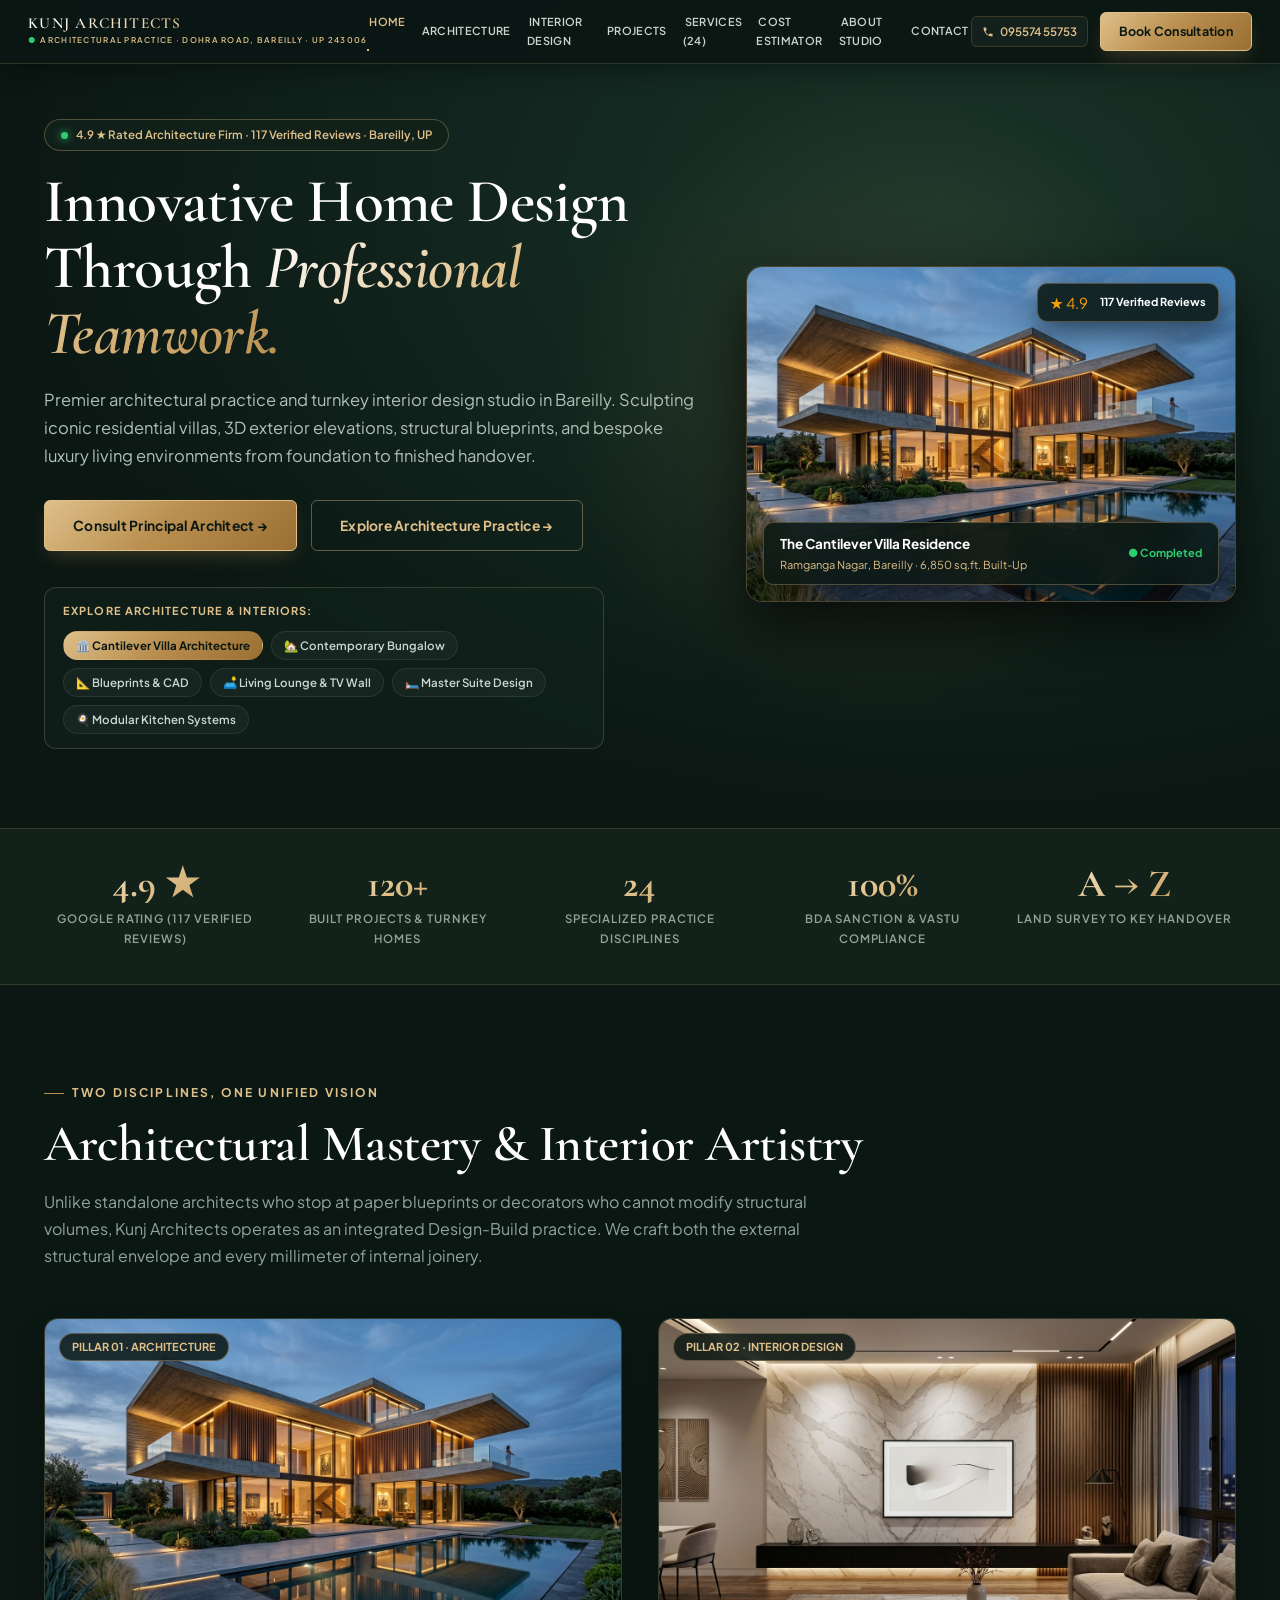
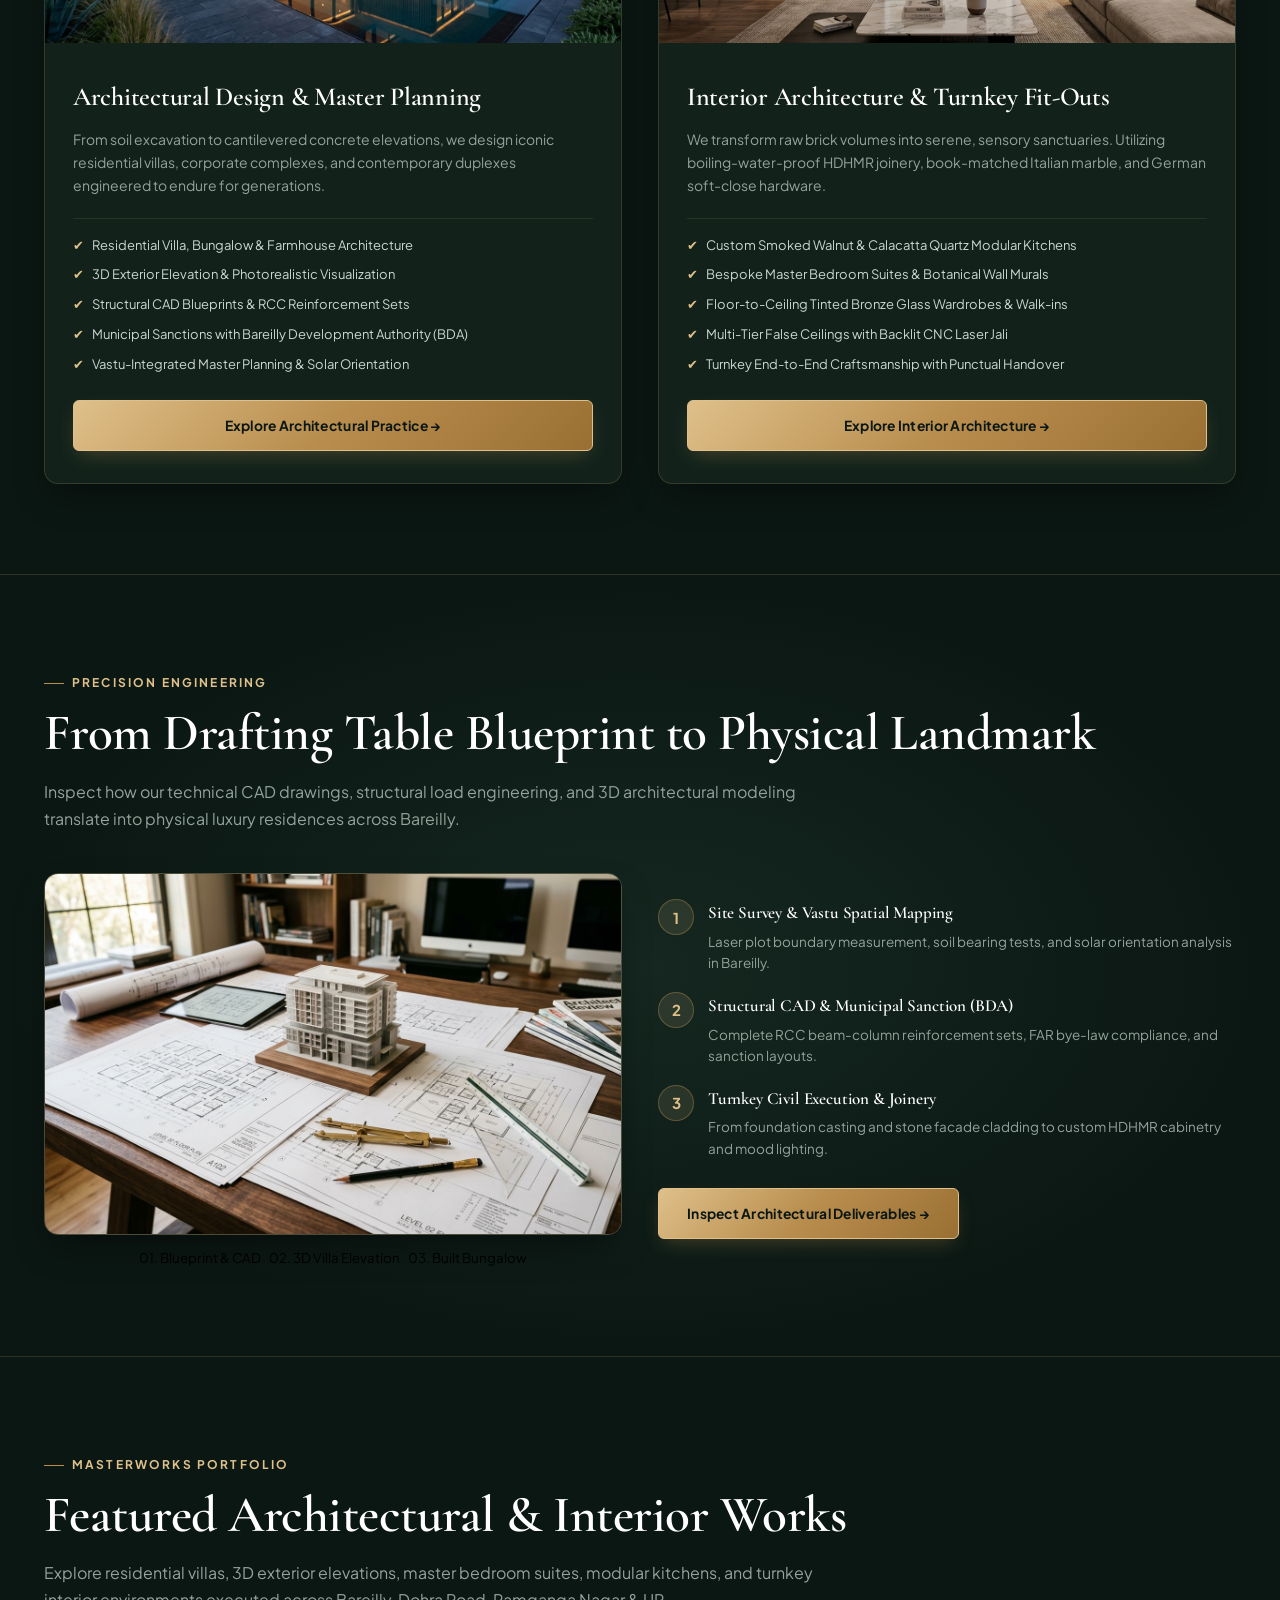
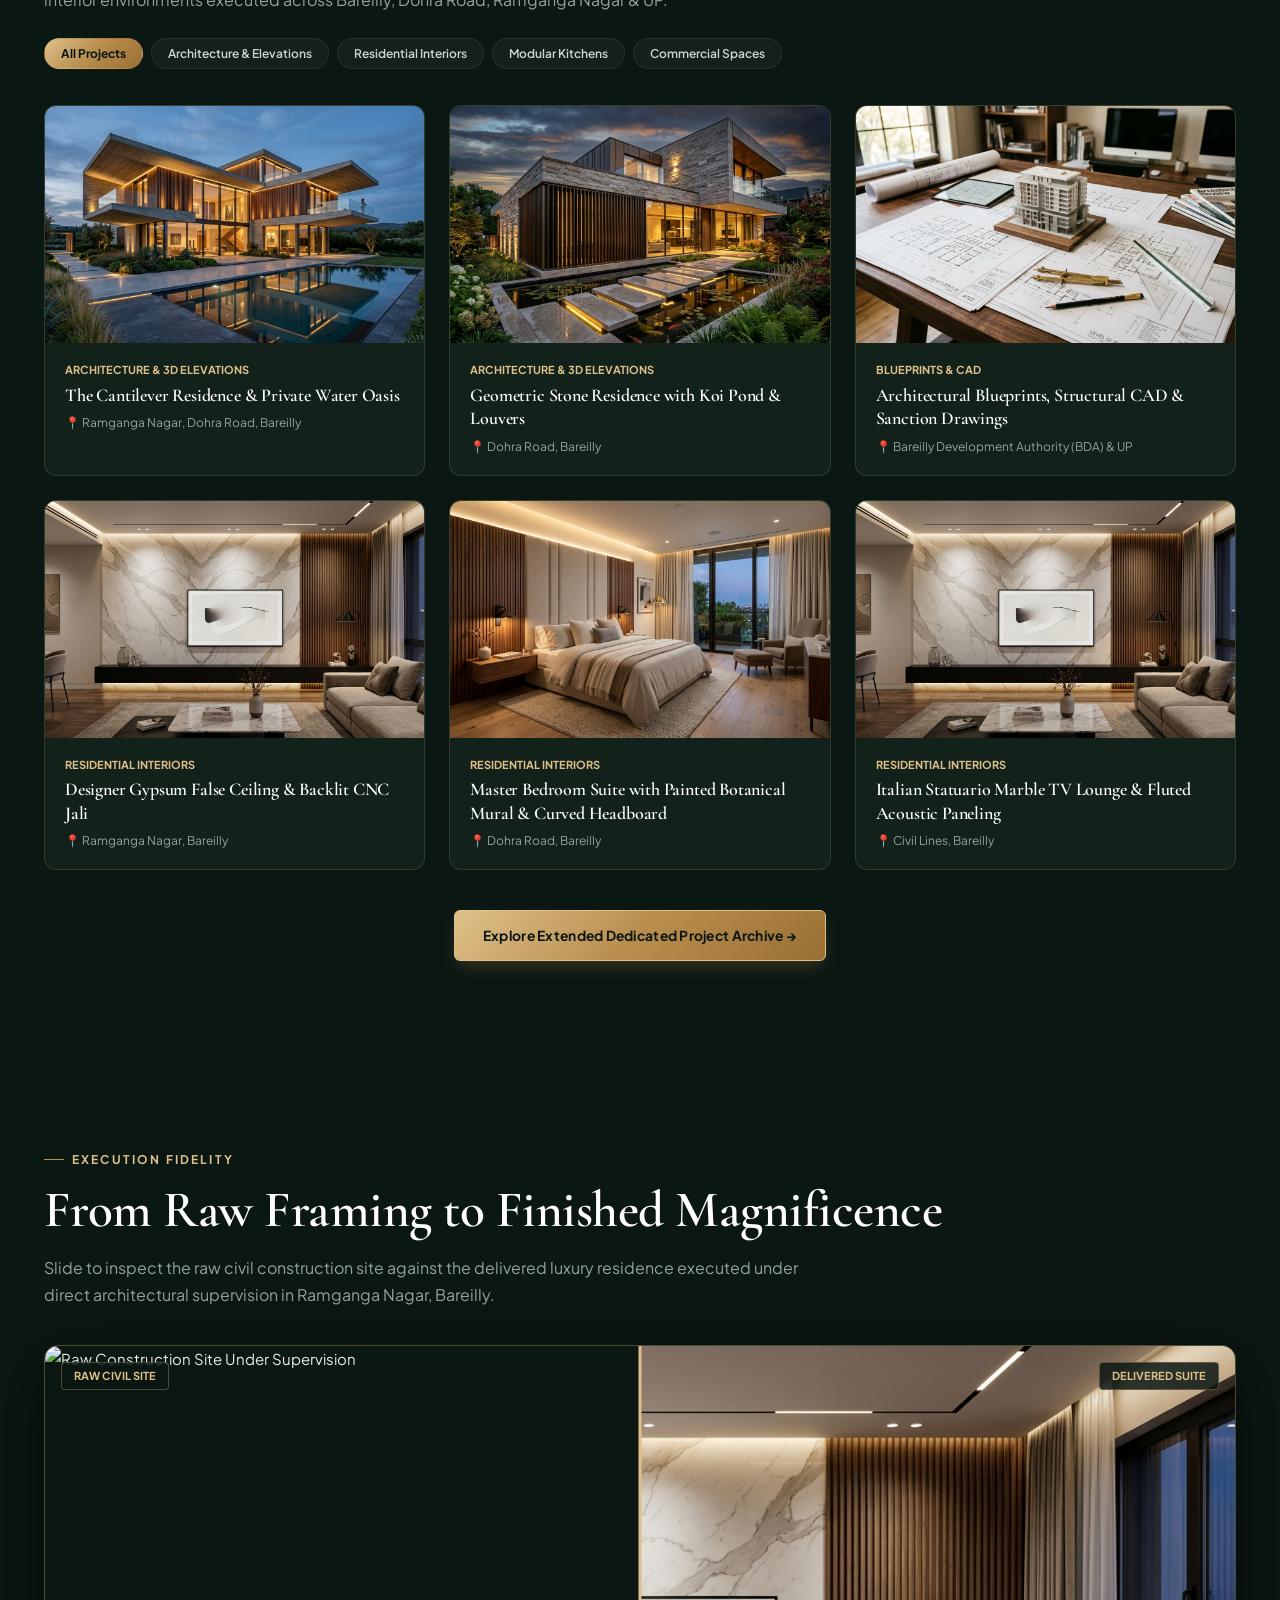
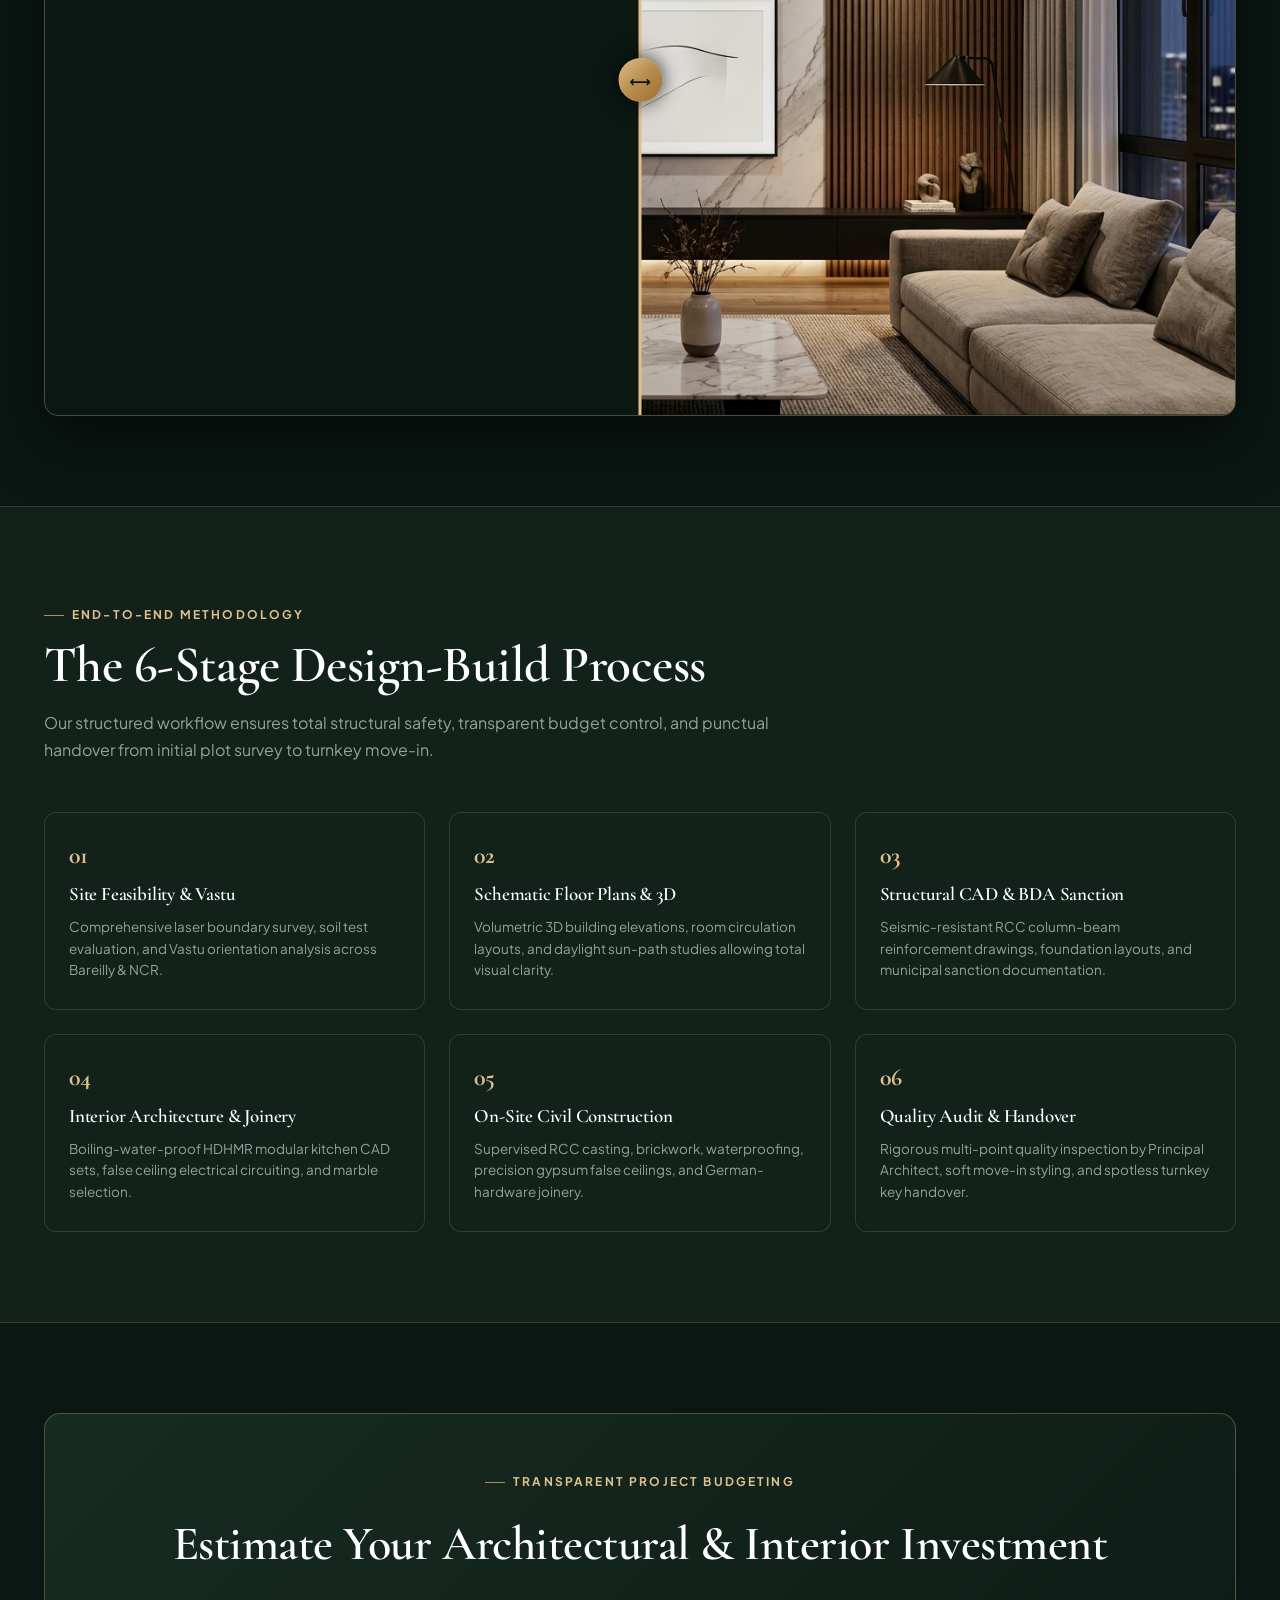
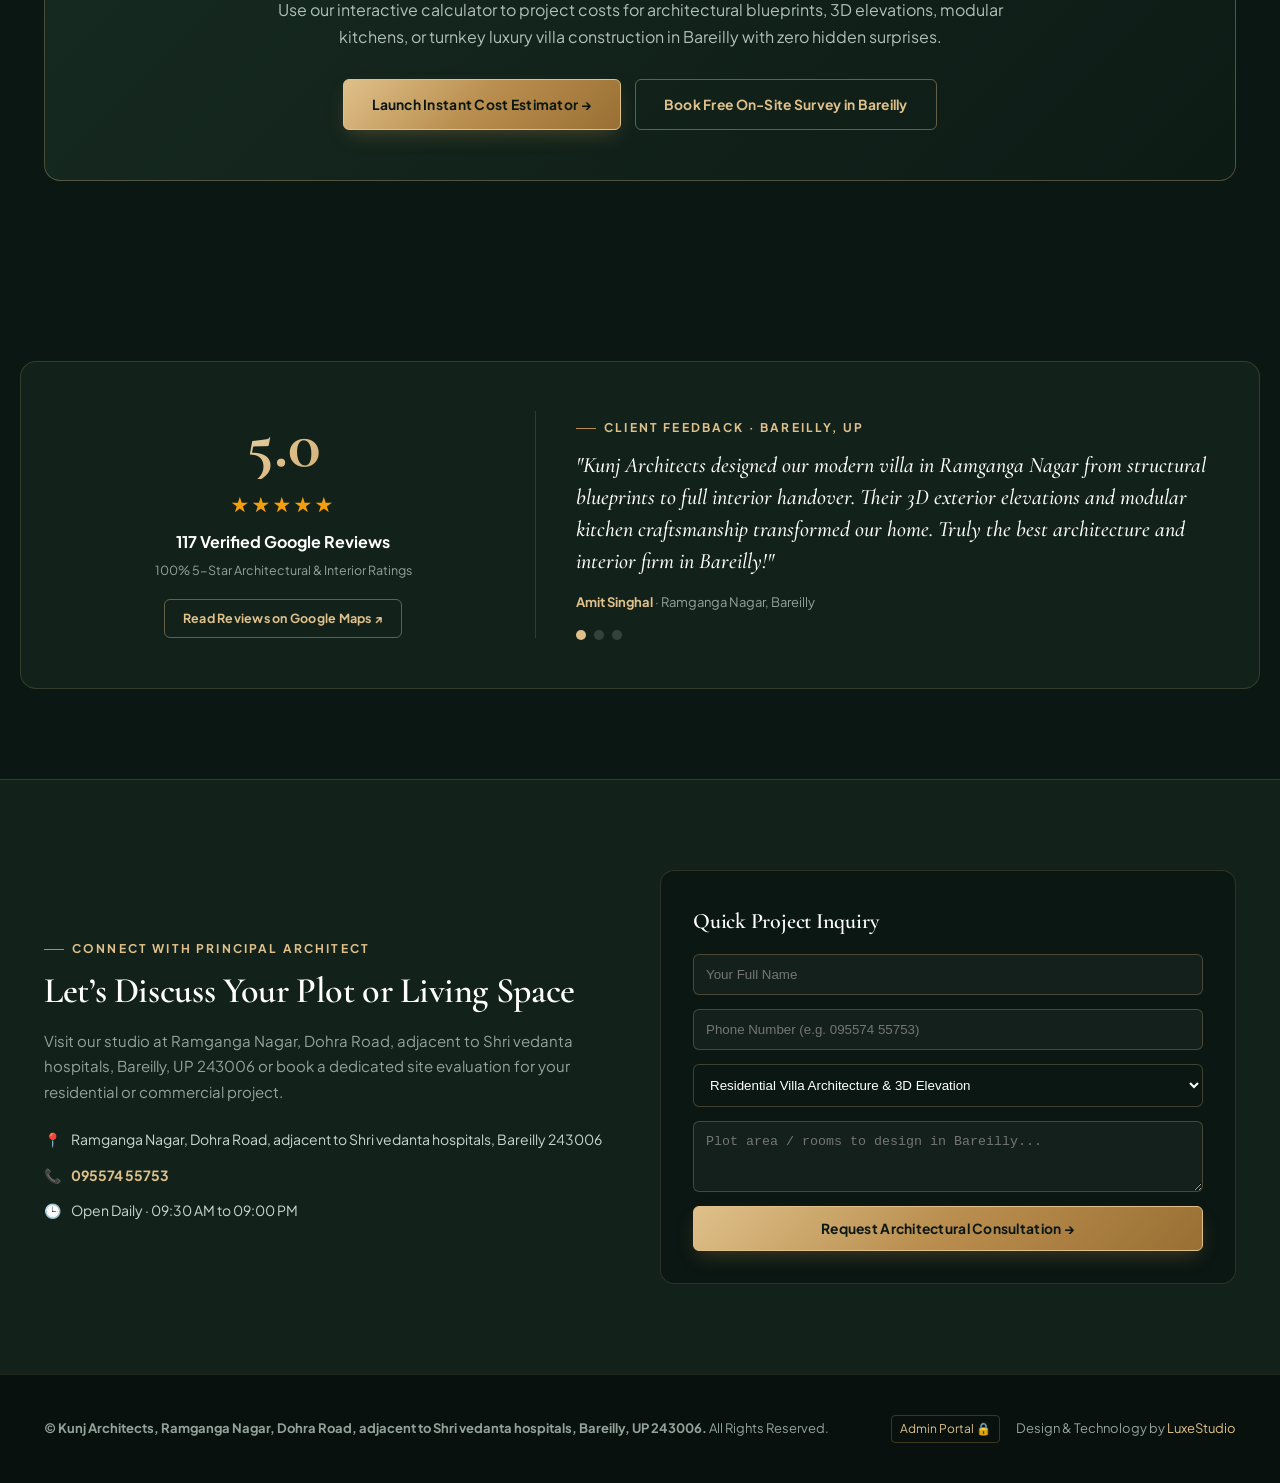
==== commit e36b6fbd: "rebrand: complete rebranding to Kunj Architects (Bareilly, UP) with 4.9 rating and 117 Google review" ====
--- a/index.html
+++ b/index.html
@@ -3,10 +3,10 @@
 <head>
 <meta charset="utf-8">
 <meta name="viewport" content="width=device-width, initial-scale=1, viewport-fit=cover">
-<title>A&amp;A Architect &amp; Interior Designer | Best Architecture &amp; Interior Firm in Meerut, UP (5.0 ★ · 68 Reviews)</title>
-<meta name="description" content="A&A Architect & Interior Designer is Meerut's premier architecture & luxury interior firm. Providing villa architecture, 3D exterior elevations, structural blueprints, municipal sanctions, modular kitchens & turnkey execution across Ganga Nagar, Mawana Road & UP.">
-<meta name="keywords" content="A&A Architect & Interior Designer, Architect Meerut, Interior Designer Meerut, 3D Elevation Meerut, Villa Architecture Ganga Nagar, Mawana Road Architecture, Modular Kitchen Meerut, MDA Sanction Meerut">
-<meta name="author" content="A&A Architect & Interior Designer">
+<title>Kunj Architects | Best Architecture &amp; Interior Firm in Bareilly, UP (4.9 ★ · 117 Reviews)</title>
+<meta name="description" content="Kunj Architects is Bareilly's premier architecture & luxury interior firm. Providing villa architecture, 3D exterior elevations, structural blueprints, municipal sanctions, modular kitchens & turnkey execution across Ganga Nagar, Dohra Road & UP.">
+<meta name="keywords" content="Kunj Architects, Architect Bareilly, Interior Designer Bareilly, 3D Elevation Bareilly, Villa Architecture Ramganga Nagar, Dohra Road Architecture, Modular Kitchen Bareilly, BDA Sanction Bareilly">
+<meta name="author" content="Kunj Architects">
 <meta name="robots" content="index, follow, max-image-preview:large, max-snippet:-1, max-video-preview:-1">
 <link rel="canonical" href="https://aa-architect-interior-designer.vercel.app/">
 <meta name="theme-color" content="#0b1713">
@@ -19,22 +19,22 @@
 
 <!-- Open Graph / WhatsApp Preview -->
 <meta property="og:type" content="website">
-<meta property="og:site_name" content="A&A Architect & Interior Designer">
-<meta property="og:title" content="A&A Architect & Interior Designer | Premier Architecture & Interior Firm in Meerut, UP">
-<meta property="og:description" content="5.0 ★ Rated (68 Reviews) Architectural Practice & Luxury Interior Firm in Meerut. Residential villas, 3D elevations, structural blueprints & turnkey execution across Ganga Nagar, Mawana Road & UP.">
+<meta property="og:site_name" content="Kunj Architects">
+<meta property="og:title" content="Kunj Architects | Premier Architecture & Interior Firm in Bareilly, UP">
+<meta property="og:description" content="4.9 ★ Rated (117 Reviews) Architectural Practice & Luxury Interior Firm in Bareilly. Residential villas, 3D elevations, structural blueprints & turnkey execution across Ganga Nagar, Dohra Road & UP.">
 <meta property="og:url" content="https://aa-architect-interior-designer.vercel.app/">
 <meta property="og:image" content="images/villa_elevation.jpg">
 <meta property="og:image:secure_url" content="images/villa_elevation.jpg">
 <meta property="og:image:type" content="image/jpeg">
 <meta property="og:image:width" content="1200">
 <meta property="og:image:height" content="675">
-<meta property="og:image:alt" content="A&A Architect & Interior Designer - Luxury Villa Architecture">
+<meta property="og:image:alt" content="Kunj Architects - Luxury Villa Architecture">
 <meta property="og:locale" content="en_IN">
 
 <!-- Twitter Cards -->
 <meta name="twitter:card" content="summary_large_image">
-<meta name="twitter:title" content="A&A Architect & Interior Designer | Meerut, UP">
-<meta name="twitter:description" content="5.0 ★ (68 Reviews) Top Rated Architecture & Interior Firm in Meerut, UP. Residential Villas & Turnkey Interiors.">
+<meta name="twitter:title" content="Kunj Architects | Bareilly, UP">
+<meta name="twitter:description" content="4.9 ★ (117 Reviews) Top Rated Architecture & Interior Firm in Bareilly, UP. Residential Villas & Turnkey Interiors.">
 <meta name="twitter:image" content="images/villa_elevation.jpg">
 
 <!-- JSON-LD Structured Data -->
@@ -42,19 +42,19 @@
 {
   "@context": "https://schema.org",
   "@type": ["ArchitecturalFirm", "HomeAndConstructionBusiness", "ProfessionalService"],
-  "name": "A&A Architect & Interior Designer",
-  "alternateName": "A&A Architects & Interior Designers Meerut",
+  "name": "Kunj Architects",
+  "alternateName": "Kunj Architects Bareilly",
   "image": "images/villa_elevation.jpg",
   "@id": "https://aa-architect-interior-designer.vercel.app/#business",
   "url": "https://aa-architect-interior-designer.vercel.app/",
-  "telephone": "+916397438387",
+  "telephone": "+919557455753",
   "priceRange": "₹₹ - ₹₹₹",
   "address": {
     "@type": "PostalAddress",
-    "streetAddress": "B-321, Mawana Rd, B-Pocket, Radha Garden, Ganga Nagar",
-    "addressLocality": "Meerut",
+    "streetAddress": "Ramganga Nagar, Dohra Road, adjacent to Shri vedanta hospitals",
+    "addressLocality": "Bareilly",
     "addressRegion": "Uttar Pradesh",
-    "postalCode": "250001",
+    "postalCode": "243006",
     "addressCountry": "IN"
   },
   "geo": {
@@ -70,11 +70,11 @@
   },
   "aggregateRating": {
     "@type": "AggregateRating",
-    "ratingValue": "5.0",
+    "ratingValue": "4.9",
     "bestRating": "5.0",
     "worstRating": "1.0",
-    "ratingCount": "68",
-    "reviewCount": "68"
+    "ratingCount": "117",
+    "reviewCount": "117"
   }
 }
 </script>
@@ -712,11 +712,11 @@
         <circle cx="32" cy="32" r="30" stroke="rgba(223, 192, 138, 0.4)" stroke-width="1.2" stroke-dasharray="3 3"/>
         <path d="M32 9L34 14.5L39.5 16.5L34 18.5L32 24L30 18.5L24.5 16.5L30 14.5Z" fill="#dfc08a"/>
         <path d="M18 46C18 35 24.5 28 32 28C39.5 28 46 35 46 46" stroke="#dfc08a" stroke-width="1.8" fill="none"/>
-        <text x="32" y="42" font-family="'Plus Jakarta Sans', sans-serif" font-size="12" font-weight="800" fill="#dfc08a" text-anchor="middle" letter-spacing="1">A&amp;A</text>
+        <text x="32" y="42" font-family="'Plus Jakarta Sans', sans-serif" font-size="11" font-weight="800" fill="#dfc08a" text-anchor="middle" letter-spacing="1">KUNJ</text>
       </svg>
     </div>
-    <div class="ld-logo">A&amp;A ARCHITECT &amp; INTERIOR DESIGNER</div>
-    <div class="ld-sub">ARCHITECTURAL PRACTICE &middot; MEERUT, UP</div>
+    <div class="ld-logo">KUNJ ARCHITECTS</div>
+    <div class="ld-sub">ARCHITECTURAL PRACTICE &middot; BAREILLY, UP</div>
     <div class="ld-bar-wrap"><div class="ld-bar-fill"></div></div>
   </div>
 </div>
@@ -736,8 +736,8 @@
 <!-- Navigation -->
 <nav id="nv">
   <div class="brand">
-    <a class="lg" href="index.html#top">A&amp;A ARCHITECT &amp; INTERIOR DESIGNER</a>
-    <span class="loc"><span class="loc-badge">●</span> <span class="loc-desk">ARCHITECTURAL PRACTICE &middot; GANGA NAGAR, MEERUT &middot; UP 250001</span><span class="loc-mob">MEERUT &middot; UP</span></span>
+    <a class="lg" href="index.html#top">KUNJ ARCHITECTS</a>
+    <span class="loc"><span class="loc-badge">●</span> <span class="loc-desk">ARCHITECTURAL PRACTICE &middot; DOHRA ROAD, BAREILLY &middot; UP 243006</span><span class="loc-mob">BAREILLY &middot; UP</span></span>
   </div>
   <ul>
     <li><a href="index.html" class="active">Home</a></li>
@@ -750,9 +750,9 @@
     <li><a href="contact.html">Contact</a></li>
   </ul>
   <div class="nav-actions">
-    <a class="nav-phone" href="tel:+916397438387">
+    <a class="nav-phone" href="tel:+919557455753">
       <svg width="12" height="12" viewBox="0 0 24 24" fill="currentColor"><path d="M6.62 10.79a15.05 15.05 0 006.59 6.59l2.2-2.2a1 1 0 011.02-.24 11.72 11.72 0 003.68.59 1 1 0 011 1V20a1 1 0 01-1 1A17 17 0 013 4a1 1 0 011-1h3.5a1 1 0 011 1c0 1.25.2 2.48.59 3.68a1 1 0 01-.24 1.02l-2.23 2.09z"/></svg>
-      <span>063974 38387</span>
+      <span>095574 55753</span>
     </a>
     <a class="btn btn-sm" href="contact.html">Book Consultation</a>
     <button class="mob-toggle" id="mobOpen" aria-label="Open Navigation Menu">
@@ -765,13 +765,13 @@
 <div id="mobMenu">
   <div class="mob-header">
     <div class="brand">
-      <span class="lg">A&amp;A Architect &amp; Interior Designer</span>
-      <span class="loc"><span class="loc-badge">●</span> ARCHITECT &amp; INTERIOR DESIGNER &middot; MEERUT, UP</span>
+      <span class="lg">Kunj Architects</span>
+      <span class="loc"><span class="loc-badge">●</span> ARCHITECT &amp; INTERIOR DESIGNER &middot; BAREILLY, UP</span>
     </div>
     <button class="mob-toggle" id="mobClose" aria-label="Close Menu">✕</button>
   </div>
   <div class="mob-rating-pill">
-    <span style="color:#f59e0b">★ 5.0</span> &middot; 68 Verified Google Reviews &middot; Meerut, UP
+    <span style="color:#f59e0b">★ 4.9</span> &middot; 117 Verified Google Reviews &middot; Bareilly, UP
   </div>
   <ul class="mob-links">
     <li><a href="index.html" class="mob-item active">Home Page <span>&rarr;</span></a></li>
@@ -795,11 +795,11 @@
     <div>
       <div class="hero-pill-badge">
         <span class="dot"></span>
-        <span>5.0 ★ Rated Architectural Practice &middot; 68 Verified Reviews &middot; Meerut, UP</span>
-      </div>
-      <h1>Where Architectural Rigor Meets <em>Bespoke Interior Artistry.</em></h1>
+        <span>4.9 ★ Rated Architecture Firm &middot; 117 Verified Reviews &middot; Bareilly, UP</span>
+      </div>
+      <h1>Innovative Home Design Through <em>Professional Teamwork.</em></h1>
       <p class="hero-desc">
-        Premier architectural practice and turnkey interior design studio in Meerut. Sculpting iconic residential villas, 3D exterior elevations, structural blueprints, and bespoke luxury living environments from foundation to finished handover.
+        Premier architectural practice and turnkey interior design studio in Bareilly. Sculpting iconic residential villas, 3D exterior elevations, structural blueprints, and bespoke luxury living environments from foundation to finished handover.
       </p>
       <div class="hero-btns">
         <a class="btn" href="contact.html">Consult Principal Architect &rarr;</a>
@@ -810,12 +810,12 @@
       <div class="hero-switcher-box">
         <div class="hero-switcher-title">Explore Architecture &amp; Interiors:</div>
         <div class="hero-tabs">
-          <button class="hero-tab-btn active" data-img="images/villa_elevation.jpg" data-title="The Cantilever Villa Residence" data-sub="Ganga Nagar, Meerut · 6,850 sq.ft. Built-Up">🏛️ Cantilever Villa Architecture</button>
-          <button class="hero-tab-btn" data-img="images/bungalow_facade.jpg" data-title="Geometric Stone Bungalow & Koi Pond" data-sub="Mawana Road, Meerut · Travertine Stone Cladding">🏡 Contemporary Bungalow</button>
-          <button class="hero-tab-btn" data-img="images/blueprint_cad.jpg" data-title="Structural Blueprints & CAD Modeling" data-sub="Vastu Floor Plans, RCC Reinforcement & MDA Sanctions">📐 Blueprints & CAD</button>
-          <button class="hero-tab-btn" data-img="images/living_tv_unit.jpg" data-title="Statuario Marble TV Lounge & Paneling" data-sub="Shastri Nagar, Meerut · Acoustic Louvers & Cove LEDs">🛋️ Living Lounge & TV Wall</button>
-          <button class="hero-tab-btn" data-img="images/bedroom_suite.jpg" data-title="Master Bedroom Suite & Botanical Art" data-sub="Radha Garden, Meerut · Fluted Paneling & Vanity">🛏️ Master Suite Design</button>
-          <button class="hero-tab-btn" data-img="images/kitchen_walnut.jpg" data-title="Smoked Walnut & Quartz Modular Kitchen" data-sub="Saket, Meerut · 100% Waterproof HDHMR Carcase">🍳 Modular Kitchen Systems</button>
+          <button class="hero-tab-btn active" data-img="images/villa_elevation.jpg" data-title="The Cantilever Villa Residence" data-sub="Ramganga Nagar, Bareilly · 6,850 sq.ft. Built-Up">🏛️ Cantilever Villa Architecture</button>
+          <button class="hero-tab-btn" data-img="images/bungalow_facade.jpg" data-title="Geometric Stone Bungalow & Koi Pond" data-sub="Dohra Road, Bareilly · Travertine Stone Cladding">🏡 Contemporary Bungalow</button>
+          <button class="hero-tab-btn" data-img="images/blueprint_cad.jpg" data-title="Structural Blueprints & CAD Modeling" data-sub="Vastu Floor Plans, RCC Reinforcement & BDA Sanctions">📐 Blueprints & CAD</button>
+          <button class="hero-tab-btn" data-img="images/living_tv_unit.jpg" data-title="Statuario Marble TV Lounge & Paneling" data-sub="Civil Lines, Bareilly · Acoustic Louvers & Cove LEDs">🛋️ Living Lounge & TV Wall</button>
+          <button class="hero-tab-btn" data-img="images/bedroom_suite.jpg" data-title="Master Bedroom Suite & Botanical Art" data-sub="Dohra Road, Bareilly · Fluted Paneling & Vanity">🛏️ Master Suite Design</button>
+          <button class="hero-tab-btn" data-img="images/kitchen_walnut.jpg" data-title="Smoked Walnut & Quartz Modular Kitchen" data-sub="Pilibhit Bypass Road, Bareilly · 100% Waterproof HDHMR Carcase">🍳 Modular Kitchen Systems</button>
         </div>
       </div>
     </div>
@@ -823,17 +823,17 @@
     <!-- Visual Showcase Frame -->
     <div class="hv">
       <div class="hv-frame">
-        <img id="heroImg" class="hv-img" src="images/villa_elevation.jpg" alt="Luxury Villa Architecture by A&A Architect & Interior Designer">
+        <img id="heroImg" class="hv-img" src="images/villa_elevation.jpg" alt="Luxury Villa Architecture by Kunj Architects">
         
         <div class="hv-floating-pill hv-pill-top">
-          <span style="color:#f59e0b">★ 5.0</span>
-          <span style="font-size:11px;font-weight:700;color:#fff">68 Verified Reviews</span>
+          <span style="color:#f59e0b">★ 4.9</span>
+          <span style="font-size:11px;font-weight:700;color:#fff">117 Verified Reviews</span>
         </div>
 
         <div class="hv-floating-pill hv-pill-bottom">
           <div>
             <div id="heroCardTitle" style="font-size:13.5px;font-weight:700;color:#fff">The Cantilever Villa Residence</div>
-            <div id="heroCardSub" style="font-size:11px;color:var(--br-light)">Ganga Nagar, Meerut · 6,850 sq.ft. Built-Up</div>
+            <div id="heroCardSub" style="font-size:11px;color:var(--br-light)">Ramganga Nagar, Bareilly · 6,850 sq.ft. Built-Up</div>
           </div>
           <span style="font-size:11px;color:#2ecc71;font-weight:700">● Completed</span>
         </div>
@@ -846,8 +846,8 @@
 <div class="stats-strip">
   <div class="wrap stats-grid">
     <div>
-      <div class="stat-num">5.0 ★</div>
-      <div class="stat-label">Google Rating (68 Verified Clients)</div>
+      <div class="stat-num">4.9 ★</div>
+      <div class="stat-label">Google Rating (117 Verified Reviews)</div>
     </div>
     <div>
       <div class="stat-num">120+</div>
@@ -859,7 +859,7 @@
     </div>
     <div>
       <div class="stat-num">100%</div>
-      <div class="stat-label">MDA Sanction &amp; Vastu Compliance</div>
+      <div class="stat-label">BDA Sanction &amp; Vastu Compliance</div>
     </div>
     <div>
       <div class="stat-num">A &rarr; Z</div>
@@ -874,14 +874,14 @@
     <span class="sec-tag">Two Disciplines, One Unified Vision</span>
     <h2 class="sec-title">Architectural Mastery &amp; Interior Artistry</h2>
     <p class="sec-desc">
-      Unlike standalone architects who stop at paper blueprints or decorators who cannot modify structural volumes, A&amp;A operates as an integrated Design-Build practice. We craft both the external structural envelope and every millimeter of internal joinery.
+      Unlike standalone architects who stop at paper blueprints or decorators who cannot modify structural volumes, Kunj Architects operates as an integrated Design-Build practice. We craft both the external structural envelope and every millimeter of internal joinery.
     </p>
 
     <div class="dual-pillars-grid">
       <!-- Pillar 1: Architecture -->
       <article class="pillar-card-box">
         <div class="pillar-img-wrap">
-          <img src="images/villa_elevation.jpg" alt="Architectural Practice Meerut">
+          <img src="images/villa_elevation.jpg" alt="Architectural Practice Bareilly">
           <span class="pillar-tag-badge">Pillar 01 &middot; Architecture</span>
         </div>
         <div class="pillar-body">
@@ -893,7 +893,7 @@
             <li>Residential Villa, Bungalow &amp; Farmhouse Architecture</li>
             <li>3D Exterior Elevation &amp; Photorealistic Visualization</li>
             <li>Structural CAD Blueprints &amp; RCC Reinforcement Sets</li>
-            <li>Municipal Sanctions with Meerut Development Authority (MDA)</li>
+            <li>Municipal Sanctions with Bareilly Development Authority (BDA)</li>
             <li>Vastu-Integrated Master Planning &amp; Solar Orientation</li>
           </ul>
           <a class="btn" href="architecture.html">Explore Architectural Practice &rarr;</a>
@@ -903,7 +903,7 @@
       <!-- Pillar 2: Interior Design -->
       <article class="pillar-card-box">
         <div class="pillar-img-wrap">
-          <img src="images/living_tv_unit.jpg" alt="Interior Architecture Meerut">
+          <img src="images/living_tv_unit.jpg" alt="Interior Architecture Bareilly">
           <span class="pillar-tag-badge">Pillar 02 &middot; Interior Design</span>
         </div>
         <div class="pillar-body">
@@ -931,13 +931,13 @@
     <span class="sec-tag">Precision Engineering</span>
     <h2 class="sec-title">From Drafting Table Blueprint to Physical Landmark</h2>
     <p class="sec-desc">
-      Inspect how our technical CAD drawings, structural load engineering, and 3D architectural modeling translate into physical luxury residences across Meerut.
+      Inspect how our technical CAD drawings, structural load engineering, and 3D architectural modeling translate into physical luxury residences across Bareilly.
     </p>
 
     <div class="btr-home-grid">
       <div>
         <div style="border-radius:14px;overflow:hidden;border:1px solid rgba(223,192,138,0.3);box-shadow:var(--card-shadow)">
-          <img id="btrHomeImg" src="images/blueprint_cad.jpg" alt="Architectural drafting CAD blueprints by A&A Architect & Interior Designer" style="width:100%;aspect-ratio:16/10;object-fit:cover;transition:opacity 0.3s ease">
+          <img id="btrHomeImg" src="images/blueprint_cad.jpg" alt="Architectural drafting CAD blueprints by Kunj Architects" style="width:100%;aspect-ratio:16/10;object-fit:cover;transition:opacity 0.3s ease">
         </div>
         <div style="display:flex;gap:8px;margin-top:14px;justify-content:center">
           <button class="btr-tab-btn active" onclick="switchHomeBtr('blueprint')">01. Blueprint &amp; CAD</button>
@@ -951,14 +951,14 @@
           <div style="width:36px;height:36px;border-radius:50%;background:rgba(223,192,138,0.12);border:1px solid rgba(184,141,77,0.4);color:var(--br-light);display:flex;align-items:center;justify-content:center;font-weight:700;flex-shrink:0">1</div>
           <div>
             <h4 style="font-size:17px;color:#fff;margin-bottom:3px">Site Survey &amp; Vastu Spatial Mapping</h4>
-            <p style="font-size:13.5px;color:var(--mu);line-height:1.6">Laser plot boundary measurement, soil bearing tests, and solar orientation analysis in Meerut.</p>
+            <p style="font-size:13.5px;color:var(--mu);line-height:1.6">Laser plot boundary measurement, soil bearing tests, and solar orientation analysis in Bareilly.</p>
           </div>
         </div>
 
         <div style="display:flex;gap:14px;align-items:flex-start">
           <div style="width:36px;height:36px;border-radius:50%;background:rgba(223,192,138,0.12);border:1px solid rgba(184,141,77,0.4);color:var(--br-light);display:flex;align-items:center;justify-content:center;font-weight:700;flex-shrink:0">2</div>
           <div>
-            <h4 style="font-size:17px;color:#fff;margin-bottom:3px">Structural CAD &amp; Municipal Sanction (MDA)</h4>
+            <h4 style="font-size:17px;color:#fff;margin-bottom:3px">Structural CAD &amp; Municipal Sanction (BDA)</h4>
             <p style="font-size:13.5px;color:var(--mu);line-height:1.6">Complete RCC beam-column reinforcement sets, FAR bye-law compliance, and sanction layouts.</p>
           </div>
         </div>
@@ -985,7 +985,7 @@
     <span class="sec-tag">Masterworks Portfolio</span>
     <h2 class="sec-title">Featured Architectural &amp; Interior Works</h2>
     <p class="sec-desc">
-      Explore residential villas, 3D exterior elevations, master bedroom suites, modular kitchens, and turnkey interior environments executed across Meerut, Mawana Road, Ganga Nagar &amp; UP.
+      Explore residential villas, 3D exterior elevations, master bedroom suites, modular kitchens, and turnkey interior environments executed across Bareilly, Dohra Road, Ramganga Nagar &amp; UP.
     </p>
 
     <div class="fl" id="fl">
@@ -1012,7 +1012,7 @@
     <span class="sec-tag">Execution Fidelity</span>
     <h2 class="sec-title">From Raw Framing to Finished Magnificence</h2>
     <p class="sec-desc">
-      Slide to inspect the raw civil construction site against the delivered luxury residence executed under direct architectural supervision in Ganga Nagar, Meerut.
+      Slide to inspect the raw civil construction site against the delivered luxury residence executed under direct architectural supervision in Ramganga Nagar, Bareilly.
     </p>
 
     <div class="ba-container" id="ba">
@@ -1039,7 +1039,7 @@
       <div class="pr-card">
         <div class="pr-step">01</div>
         <h3>Site Feasibility &amp; Vastu</h3>
-        <p>Comprehensive laser boundary survey, soil test evaluation, and Vastu orientation analysis across Meerut &amp; NCR.</p>
+        <p>Comprehensive laser boundary survey, soil test evaluation, and Vastu orientation analysis across Bareilly &amp; NCR.</p>
       </div>
 
       <div class="pr-card">
@@ -1050,7 +1050,7 @@
 
       <div class="pr-card">
         <div class="pr-step">03</div>
-        <h3>Structural CAD &amp; MDA Sanction</h3>
+        <h3>Structural CAD &amp; BDA Sanction</h3>
         <p>Seismic-resistant RCC column-beam reinforcement drawings, foundation layouts, and municipal sanction documentation.</p>
       </div>
 
@@ -1082,11 +1082,11 @@
       <span class="sec-tag">Transparent Project Budgeting</span>
       <h2 style="font-size:clamp(30px, 3.8vw, 48px);color:#fff;margin-bottom:12px">Estimate Your Architectural &amp; Interior Investment</h2>
       <p style="color:#b0c0b8;max-width:65ch;margin:0 auto 28px;font-size:16px">
-        Use our interactive calculator to project costs for architectural blueprints, 3D elevations, modular kitchens, or turnkey luxury villa construction in Meerut with zero hidden surprises.
+        Use our interactive calculator to project costs for architectural blueprints, 3D elevations, modular kitchens, or turnkey luxury villa construction in Bareilly with zero hidden surprises.
       </p>
       <div style="display:flex;justify-content:center;gap:14px;flex-wrap:wrap">
         <a class="btn" href="estimator.html">Launch Instant Cost Estimator &rarr;</a>
-        <a class="btn btn-outline" href="contact.html">Book Free On-Site Survey in Meerut</a>
+        <a class="btn btn-outline" href="contact.html">Book Free On-Site Survey in Bareilly</a>
       </div>
     </div>
   </div>
@@ -1098,21 +1098,21 @@
     <div class="rv-score-box">
       <div class="rv-big-score">5.0</div>
       <div class="stars">★★★★★</div>
-      <p style="font-weight:700;color:#fff;font-size:16px">68 Verified Google Reviews</p>
+      <p style="font-weight:700;color:#fff;font-size:16px">117 Verified Google Reviews</p>
       <p style="font-size:12.5px;color:var(--mu);margin-top:4px">100% 5-Star Architectural &amp; Interior Ratings</p>
       <p style="margin-top:18px">
-        <a class="btn btn-sm btn-outline" href="https://maps.google.com/?q=A%26A+Architect+%26+Interior+Designer+B-321+Mawana+Rd+Radha+Garden+Ganga+Nagar+Meerut+Uttar+Pradesh+250001" target="_blank" rel="noopener">Read Reviews on Google Maps ↗</a>
+        <a class="btn btn-sm btn-outline" href="https://maps.google.com/?q=Kunj+Architects+Ramganga+Nagar+Dohra+Road+Bareilly+Uttar+Pradesh+243006" target="_blank" rel="noopener">Read Reviews on Google Maps ↗</a>
       </p>
     </div>
 
     <div>
-      <span class="sec-tag">Client Feedback &middot; Meerut, UP</span>
+      <span class="sec-tag">Client Feedback &middot; Bareilly, UP</span>
       <div class="rv-quote-box">
         <blockquote id="q">
-          "A&amp;A Architect &amp; Interior Designer designed our modern villa in Ganga Nagar from structural blueprints to full interior handover. Their 3D exterior elevations and modular kitchen craftsmanship transformed our home. Truly the best architecture and interior firm in Meerut!"
+          "Kunj Architects designed our modern villa in Ramganga Nagar from structural blueprints to full interior handover. Their 3D exterior elevations and modular kitchen craftsmanship transformed our home. Truly the best architecture and interior firm in Bareilly!"
         </blockquote>
         <div class="who" id="qw">
-          Amit Singhal <span>&middot; Ganga Nagar, Meerut</span>
+          Amit Singhal <span>&middot; Ramganga Nagar, Bareilly</span>
         </div>
       </div>
       <div class="dots" id="dt"></div>
@@ -1127,14 +1127,14 @@
       <span class="sec-tag">Connect with Principal Architect</span>
       <h2 class="sec-title" style="font-size:36px">Let’s Discuss Your Plot or Living Space</h2>
       <p style="color:var(--mu);margin-bottom:24px;line-height:1.7">
-        Visit our studio at Level 4, B-321, Mawana Rd, Radha Garden, Ganga Nagar, Meerut, UP 250001 or book a dedicated site evaluation for your residential or commercial project.
+        Visit our studio at Ramganga Nagar, Dohra Road, adjacent to Shri vedanta hospitals, Bareilly, UP 243006 or book a dedicated site evaluation for your residential or commercial project.
       </p>
       <div style="display:flex;flex-direction:column;gap:12px">
         <div style="display:flex;align-items:center;gap:10px;font-size:14px;color:#cad6d0">
-          <span>📍</span> <span>B-321, Mawana Rd, B-Pocket, Radha Garden, Ganga Nagar, Meerut 250001</span>
+          <span>📍</span> <span>Ramganga Nagar, Dohra Road, adjacent to Shri vedanta hospitals, Bareilly 243006</span>
         </div>
         <div style="display:flex;align-items:center;gap:10px;font-size:14px;color:#cad6d0">
-          <span>📞</span> <a href="tel:+916397438387" style="color:var(--br-light);font-weight:700">063974 38387</a>
+          <span>📞</span> <a href="tel:+919557455753" style="color:var(--br-light);font-weight:700">095574 55753</a>
         </div>
         <div style="display:flex;align-items:center;gap:10px;font-size:14px;color:#cad6d0">
           <span>🕒</span> <span>Open Daily &middot; 09:30 AM to 09:00 PM</span>
@@ -1146,15 +1146,15 @@
       <h3 style="font-size:22px;color:#fff;margin-bottom:14px">Quick Project Inquiry</h3>
       <form id="homeContactForm" style="display:flex;flex-direction:column;gap:14px">
         <input type="text" id="hName" required placeholder="Your Full Name" style="background:rgba(255,255,255,0.04);border:1px solid rgba(223,192,138,0.25);border-radius:6px;padding:12px;color:#fff;outline:none">
-        <input type="tel" id="hPhone" required placeholder="Phone Number (e.g. 063974 38387)" style="background:rgba(255,255,255,0.04);border:1px solid rgba(223,192,138,0.25);border-radius:6px;padding:12px;color:#fff;outline:none">
+        <input type="tel" id="hPhone" required placeholder="Phone Number (e.g. 095574 55753)" style="background:rgba(255,255,255,0.04);border:1px solid rgba(223,192,138,0.25);border-radius:6px;padding:12px;color:#fff;outline:none">
         <select id="hService" style="background:#0b1713;border:1px solid rgba(223,192,138,0.25);border-radius:6px;padding:12px;color:#fff;outline:none">
           <option value="Residential Villa Architecture & 3D Elevation">Residential Villa Architecture &amp; 3D Elevation</option>
           <option value="Complete Design & Build (Architecture + Turnkey)">Complete Design &amp; Build (Architecture + Turnkey)</option>
           <option value="Turnkey Interior Architecture">Turnkey Interior Architecture</option>
-          <option value="Municipal Sanction Drawings (MDA)">Municipal Sanction Drawings (MDA)</option>
+          <option value="Municipal Sanction Drawings (BDA)">Municipal Sanction Drawings (BDA)</option>
           <option value="Modular Kitchen & Joinery">Modular Kitchen &amp; Joinery</option>
         </select>
-        <textarea id="hMsg" rows="3" placeholder="Plot area / rooms to design in Meerut..." style="background:rgba(255,255,255,0.04);border:1px solid rgba(223,192,138,0.25);border-radius:6px;padding:12px;color:#fff;outline:none"></textarea>
+        <textarea id="hMsg" rows="3" placeholder="Plot area / rooms to design in Bareilly..." style="background:rgba(255,255,255,0.04);border:1px solid rgba(223,192,138,0.25);border-radius:6px;padding:12px;color:#fff;outline:none"></textarea>
         <button type="submit" class="btn" style="width:100%">Request Architectural Consultation &rarr;</button>
         <div id="homeOk" style="display:none;color:#2ecc71;font-size:13px;text-align:center">Thank you. Our team will contact you shortly!</div>
       </form>
@@ -1166,7 +1166,7 @@
 <footer>
   <div class="wrap footer-wrap">
     <div>
-      <strong>&copy; A&amp;A Architect &amp; Interior Designer, B-321, Mawana Rd, Radha Garden, Ganga Nagar, Meerut, UP 250001.</strong> All Rights Reserved.
+      <strong>&copy; Kunj Architects, Ramganga Nagar, Dohra Road, adjacent to Shri vedanta hospitals, Bareilly, UP 243006.</strong> All Rights Reserved.
     </div>
     <div style="display:flex;gap:16px;align-items:center">
       <a href="admin.html" style="color:var(--br-light);font-size:12px;border:1px solid rgba(184,141,77,0.3);padding:3px 8px;border-radius:4px">Admin Portal 🔒</a>
@@ -1284,19 +1284,19 @@
 // Testimonials Carousel
 const reviewsList = [
   {
-    quote: "A&A Architect & Interior Designer designed our modern villa in Ganga Nagar from structural blueprints to full interior handover. Their 3D exterior elevations and modular kitchen craftsmanship transformed our home. Truly the best architecture and interior firm in Meerut!",
+    quote: "Kunj Architects designed our modern villa in Ramganga Nagar from structural blueprints to full interior handover. Their 3D exterior elevations and modular kitchen craftsmanship transformed our home. Truly the best architecture and interior firm in Bareilly!",
     author: "Amit Singhal",
-    loc: "Ganga Nagar, Meerut"
+    loc: "Ramganga Nagar, Bareilly"
   },
   {
     quote: "Highly impressed by their structural engineering precision and space planning. They delivered our modular kitchen and master bedroom wardrobes well before the deadline with outstanding finish. 5.0-star experience!",
     author: "Dr. Neha Sharma",
-    loc: "Radha Garden, Mawana Road, Meerut"
+    loc: "Dohra Road, Bareilly"
   },
   {
-    quote: "From 3D architectural elevations to municipal sanctioning and turnkey handover, A&A took care of every single design, civil, and electrical detail. Their commercial and villa design capability is top-notch in Meerut.",
+    quote: "From 3D architectural elevations to municipal sanctioning and turnkey handover, Kunj Architects took care of every single design, civil, and electrical detail. Their commercial and villa design capability is top-notch in Bareilly.",
     author: "Gaurav Tyagi",
-    loc: "Shastri Nagar, Meerut"
+    loc: "Civil Lines, Bareilly"
   }
 ];
 
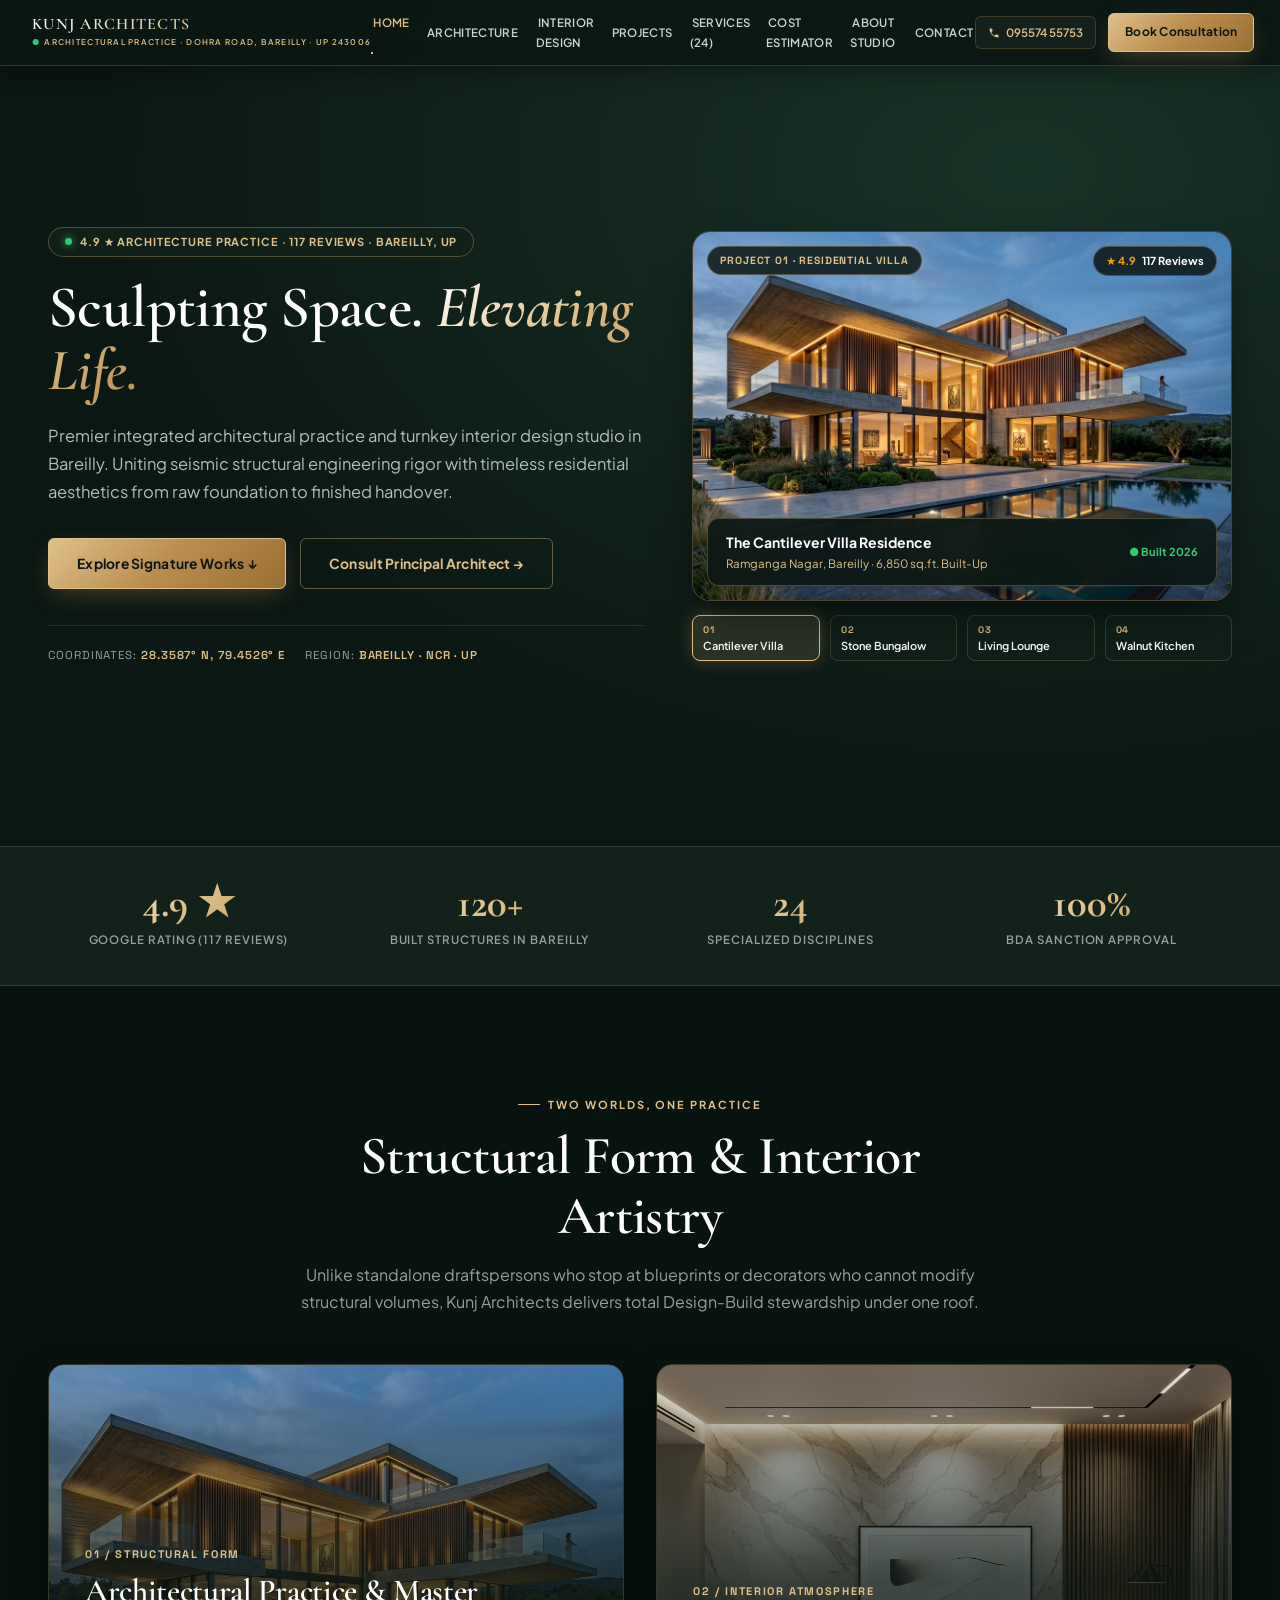
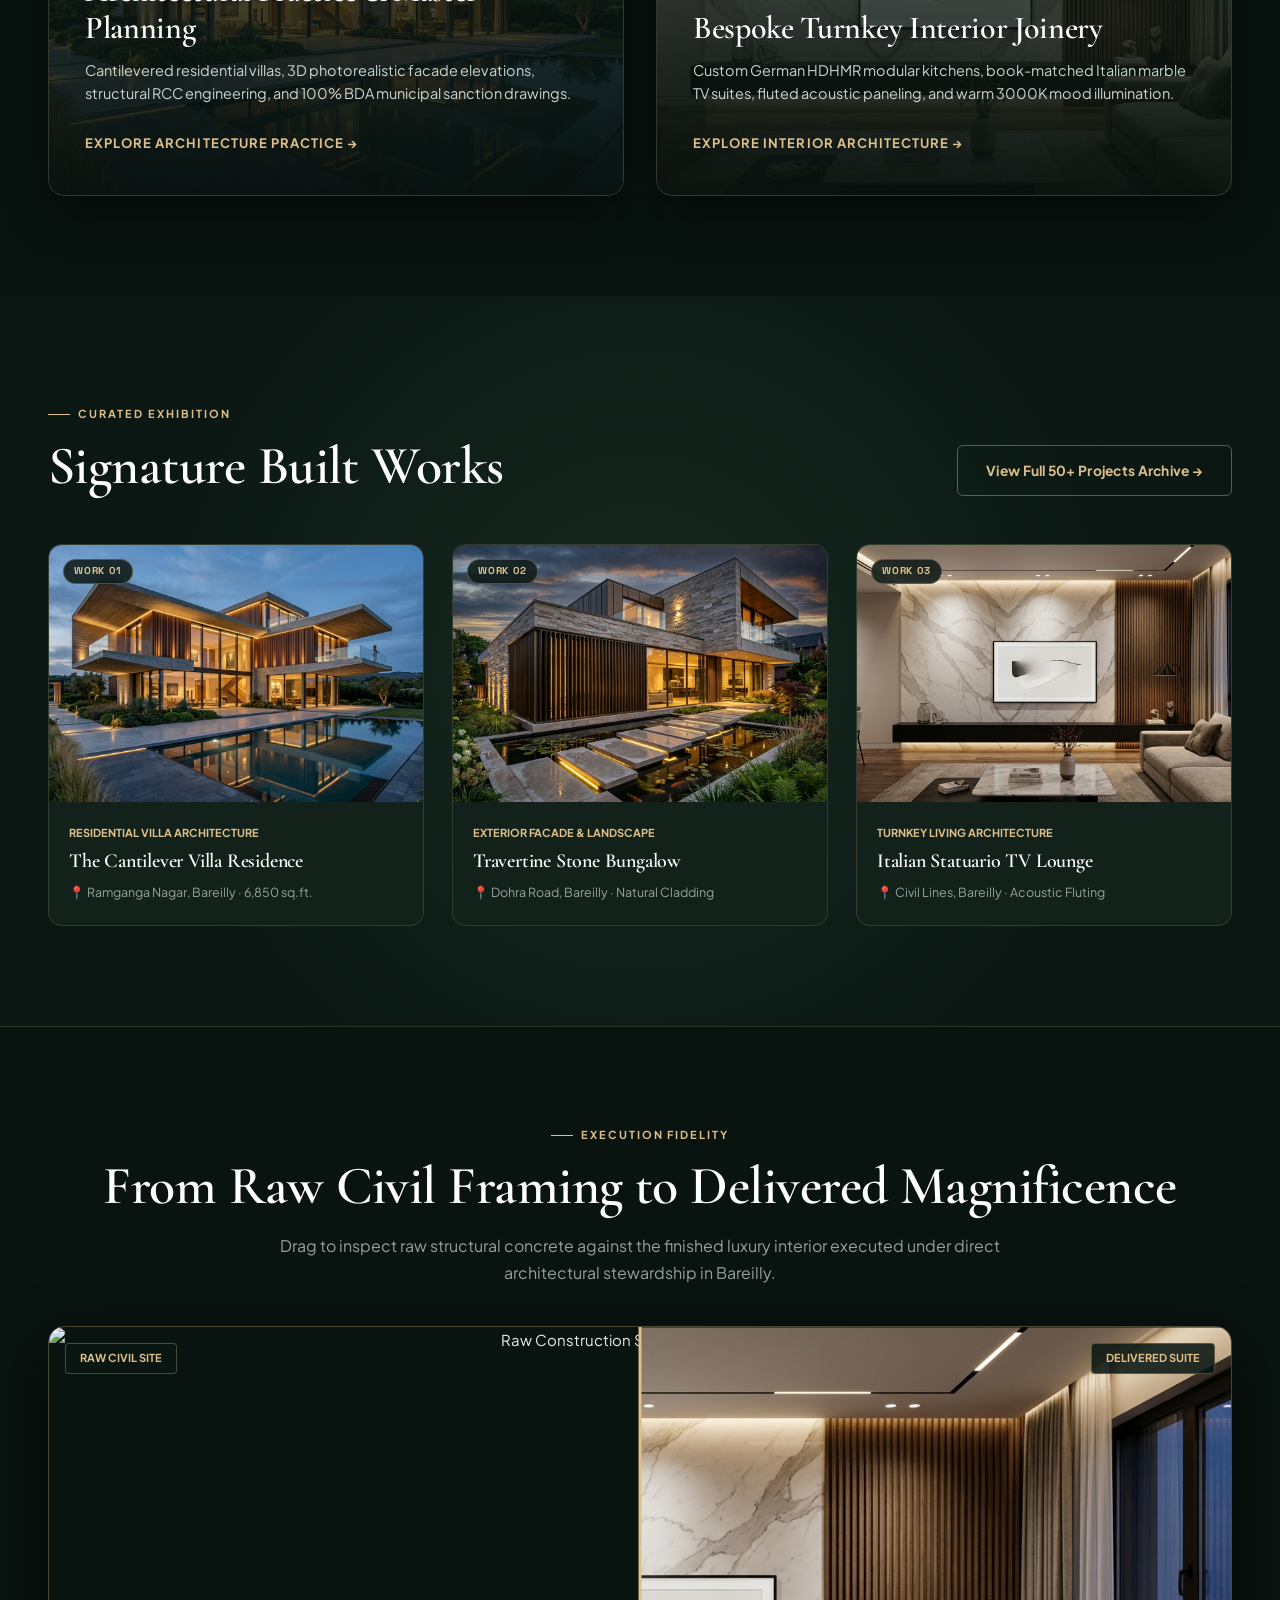
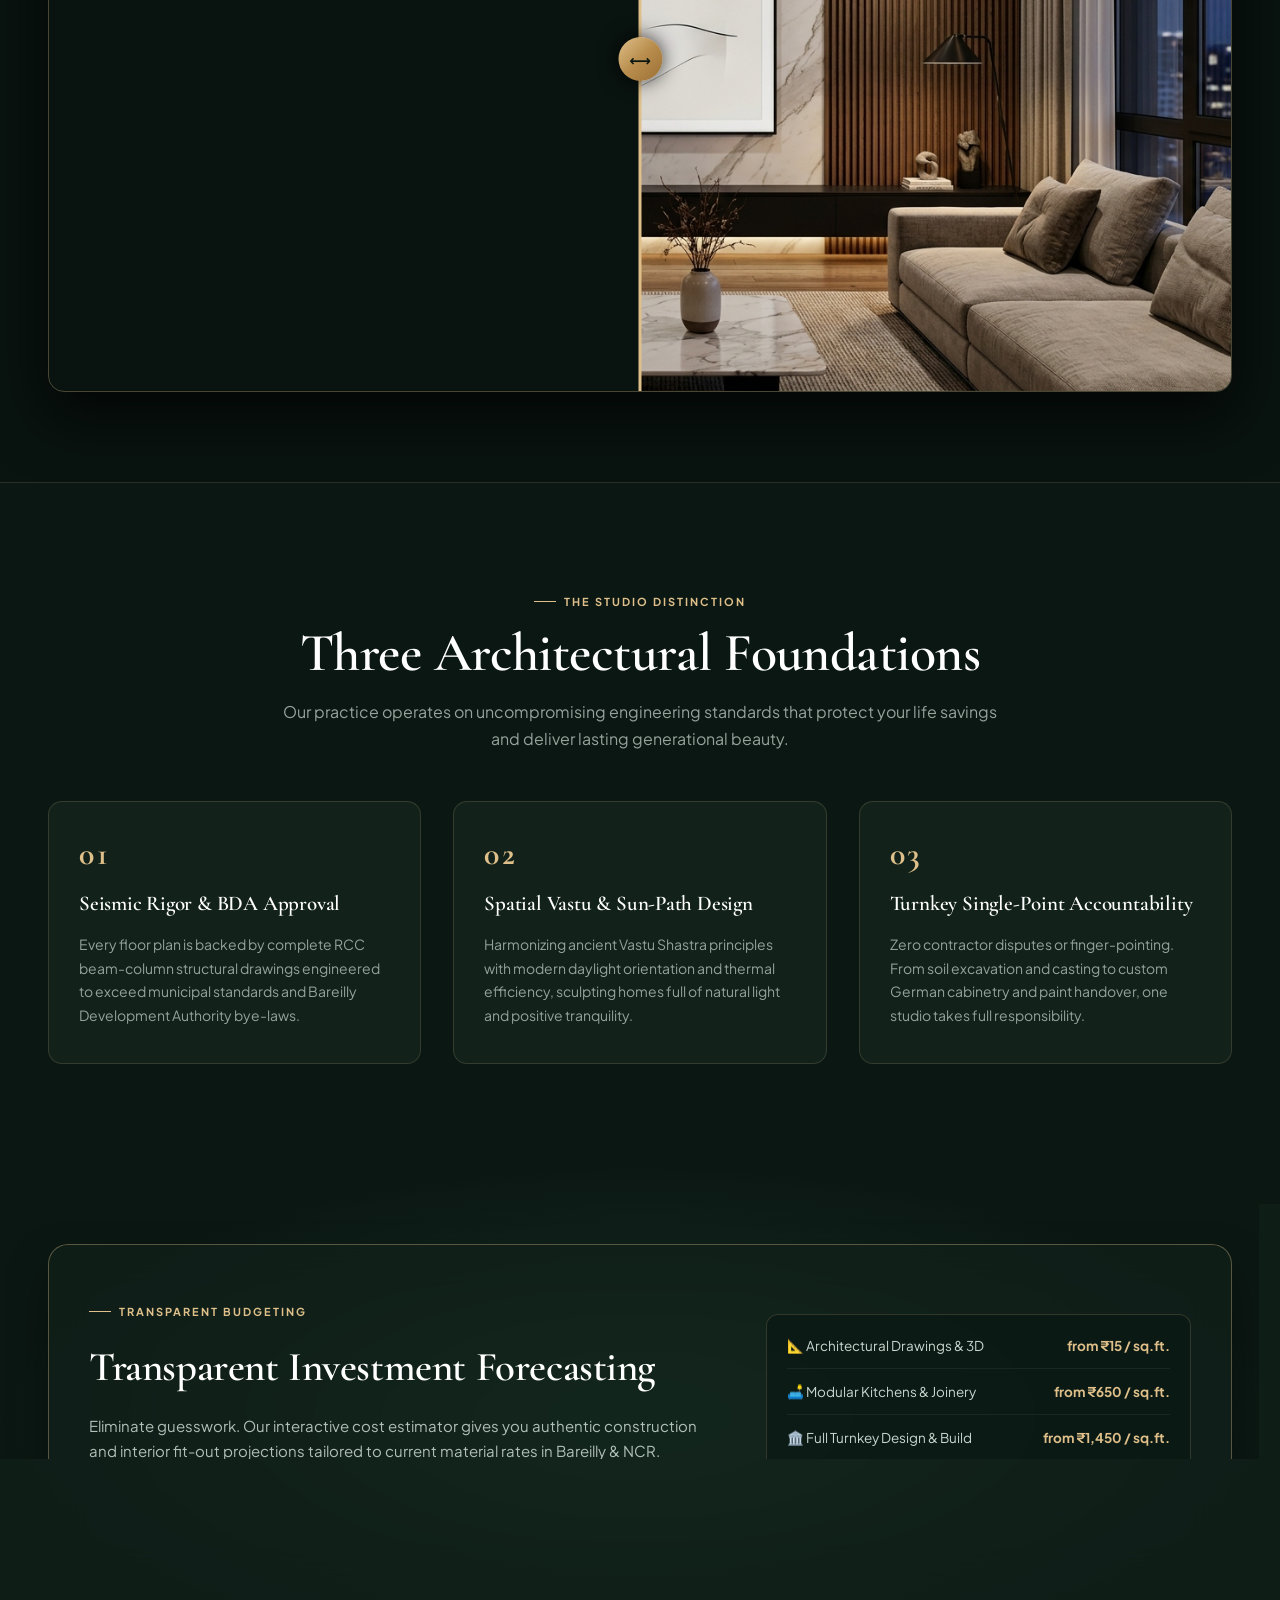
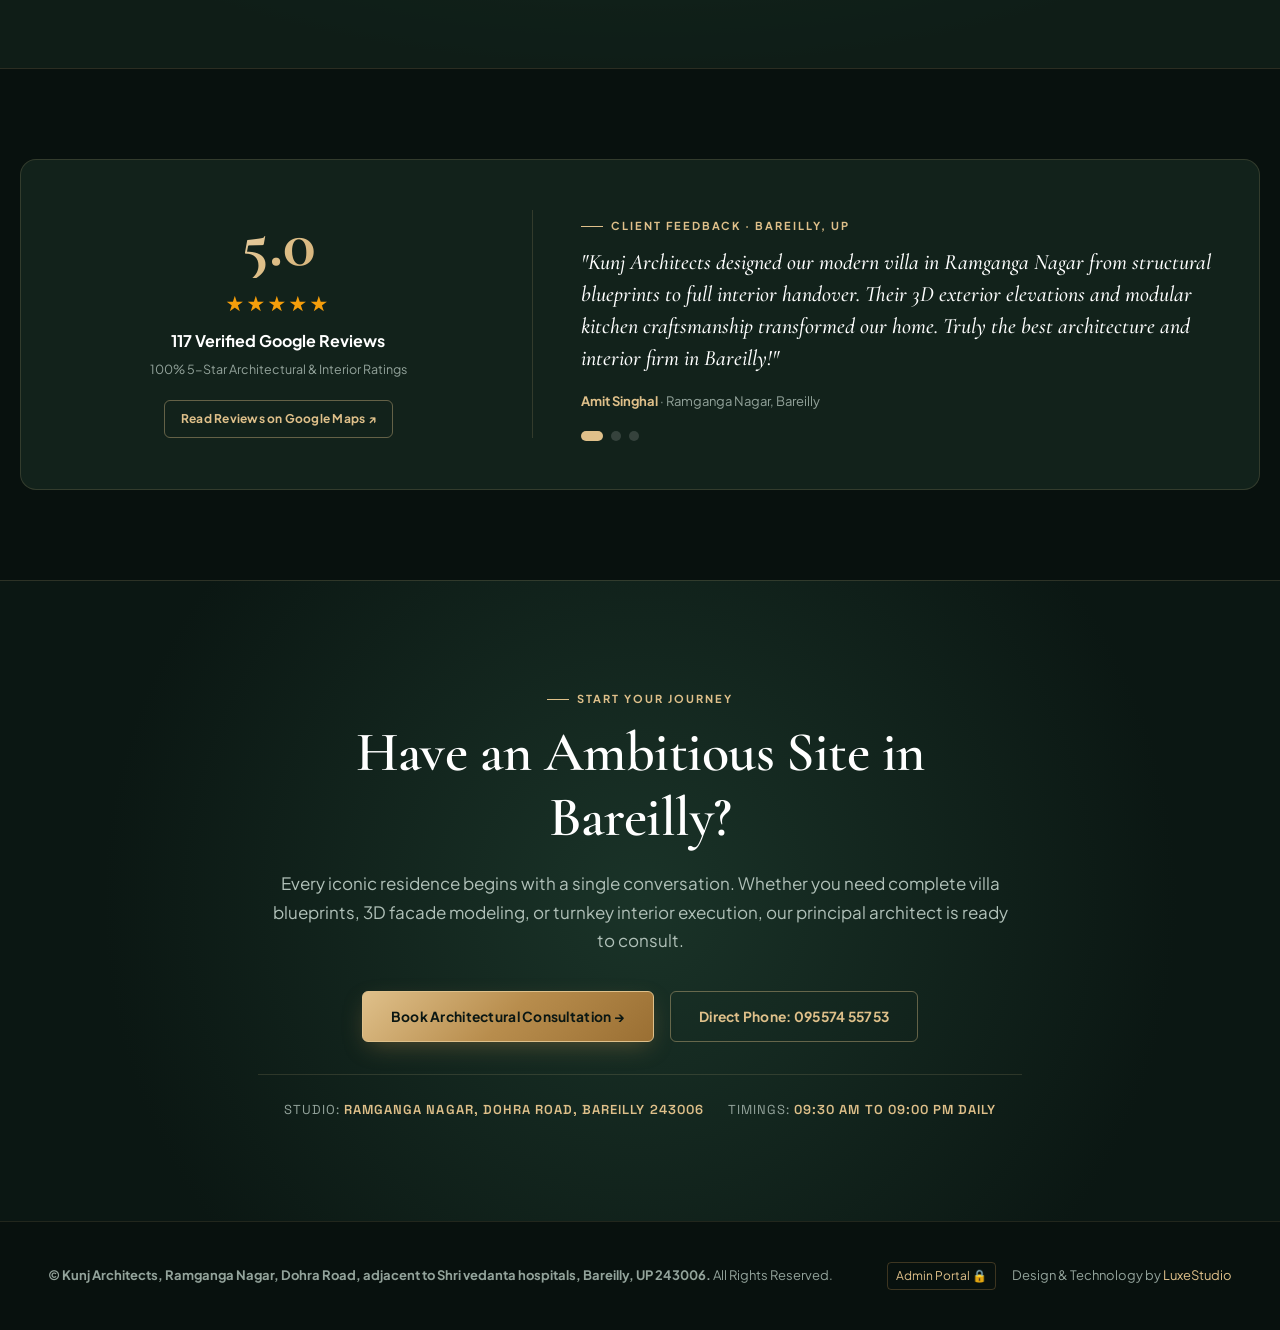
==== commit 42f3c115: "feat(homepage): redesign homepage into an editorial, creative architectural showcase with interactiv" ====
--- a/index.html
+++ b/index.html
@@ -4,12 +4,18 @@
 <meta charset="utf-8">
 <meta name="viewport" content="width=device-width, initial-scale=1, viewport-fit=cover">
 <title>Kunj Architects | Best Architecture &amp; Interior Firm in Bareilly, UP (4.9 ★ · 117 Reviews)</title>
-<meta name="description" content="Kunj Architects is Bareilly's premier architecture & luxury interior firm. Providing villa architecture, 3D exterior elevations, structural blueprints, municipal sanctions, modular kitchens & turnkey execution across Ganga Nagar, Dohra Road & UP.">
+<meta name="description" content="Kunj Architects is Bareilly's premier architecture & luxury interior firm. Providing villa architecture, 3D exterior elevations, structural blueprints, municipal sanctions, modular kitchens & turnkey execution across Ramganga Nagar, Dohra Road, Civil Lines & UP.">
 <meta name="keywords" content="Kunj Architects, Architect Bareilly, Interior Designer Bareilly, 3D Elevation Bareilly, Villa Architecture Ramganga Nagar, Dohra Road Architecture, Modular Kitchen Bareilly, BDA Sanction Bareilly">
 <meta name="author" content="Kunj Architects">
 <meta name="robots" content="index, follow, max-image-preview:large, max-snippet:-1, max-video-preview:-1">
-<link rel="canonical" href="https://aa-architect-interior-designer.vercel.app/">
+<link rel="canonical" href="https://kunj-architects.vercel.app/">
 <meta name="theme-color" content="#0b1713">
+<!-- Geographic Meta Tags -->
+<meta name="geo.region" content="IN-UP">
+<meta name="geo.placename" content="Bareilly, Uttar Pradesh">
+<meta name="geo.position" content="28.3587;79.4526">
+<meta name="ICBM" content="28.3587, 79.4526">
+
 <meta name="msapplication-TileColor" content="#0b1713">
 
 <!-- Luxury Favicon -->
@@ -21,8 +27,8 @@
 <meta property="og:type" content="website">
 <meta property="og:site_name" content="Kunj Architects">
 <meta property="og:title" content="Kunj Architects | Premier Architecture & Interior Firm in Bareilly, UP">
-<meta property="og:description" content="4.9 ★ Rated (117 Reviews) Architectural Practice & Luxury Interior Firm in Bareilly. Residential villas, 3D elevations, structural blueprints & turnkey execution across Ganga Nagar, Dohra Road & UP.">
-<meta property="og:url" content="https://aa-architect-interior-designer.vercel.app/">
+<meta property="og:description" content="4.9 ★ Rated (117 Reviews) Architectural Practice & Luxury Interior Firm in Bareilly. Residential villas, 3D elevations, structural blueprints & turnkey execution across Ramganga Nagar, Dohra Road, Civil Lines & UP.">
+<meta property="og:url" content="https://kunj-architects.vercel.app/">
 <meta property="og:image" content="images/villa_elevation.jpg">
 <meta property="og:image:secure_url" content="images/villa_elevation.jpg">
 <meta property="og:image:type" content="image/jpeg">
@@ -45,8 +51,8 @@
   "name": "Kunj Architects",
   "alternateName": "Kunj Architects Bareilly",
   "image": "images/villa_elevation.jpg",
-  "@id": "https://aa-architect-interior-designer.vercel.app/#business",
-  "url": "https://aa-architect-interior-designer.vercel.app/",
+  "@id": "https://kunj-architects.vercel.app/#business",
+  "url": "https://kunj-architects.vercel.app/",
   "telephone": "+919557455753",
   "priceRange": "₹₹ - ₹₹₹",
   "address": {
@@ -59,8 +65,8 @@
   },
   "geo": {
     "@type": "GeoCoordinates",
-    "latitude": 28.9845,
-    "longitude": 77.7064
+    "latitude": 28.3587,
+    "longitude": 79.4526
   },
   "openingHoursSpecification": {
     "@type": "OpeningHoursSpecification",
@@ -88,42 +94,39 @@
 <!-- Google Fonts -->
 <link rel="preconnect" href="https://fonts.googleapis.com">
 <link rel="preconnect" href="https://fonts.gstatic.com" crossorigin>
-<link href="https://fonts.googleapis.com/css2?family=Cormorant+Garamond:ital,wght@0,400;0,500;0,600;0,700;1,400;1,600&family=Plus+Jakarta+Sans:wght@300;400;500;600;700;800&display=swap" rel="stylesheet">
+<link href="https://fonts.googleapis.com/css2?family=Cormorant+Garamond:ital,wght@0,400;0,500;0,600;0,700;1,400;1,600&family=Plus+Jakarta+Sans:wght@300;400;500;600;700;800&family=Space+Grotesk:wght@400;500;600;700&display=swap" rel="stylesheet">
 
 <style>
 :root {
   --g: #0b1713;
   --g2: #12221b;
-  --g3: #1b2f26;
+  --g3: #182e25;
   --g-glass: rgba(11, 23, 19, 0.94);
   --br: #b88d4d;
   --br-light: #dfc08a;
   --br-glow: rgba(184, 141, 77, 0.28);
   --m: #f8f6f2;
-  --m2: #ede9e0;
-  --st: #cfc9bd;
-  --ink: #111d18;
-  --bg: var(--g);
   --tx: #e7ece9;
   --mu: #93a39b;
   --mu-light: #b0c0b8;
   --ln: rgba(223, 192, 138, 0.16);
-  --ln-dark: rgba(247, 245, 240, 0.15);
-  --card-shadow: 0 16px 36px -12px rgba(0, 0, 0, 0.55);
   --gold-grad: linear-gradient(135deg, #ffffff 0%, #dfc08a 50%, #b88d4d 100%);
   --gold-btn: linear-gradient(135deg, #dfc08a 0%, #b88d4d 50%, #9a6f33 100%);
-  --dark-grad: linear-gradient(180deg, #162822 0%, #0f1d18 100%);
+  --card-shadow: 0 20px 48px -12px rgba(0, 0, 0, 0.65);
 }
 
 * { box-sizing: border-box; margin: 0; padding: 0; }
-html { scroll-behavior: smooth; scroll-padding-top: 64px; }
+html { scroll-behavior: smooth; overflow-x: hidden; width: 100%; max-width: 100vw; }
 body {
-  background: var(--bg);
+  background: var(--g);
   color: var(--tx);
   font-family: 'Plus Jakarta Sans', system-ui, -apple-system, sans-serif;
   font-size: 15px;
   line-height: 1.68;
   overflow-x: hidden;
+  width: 100%;
+  max-width: 100vw;
+  position: relative;
   -webkit-font-smoothing: antialiased;
 }
 
@@ -134,11 +137,13 @@
   letter-spacing: -0.01em;
 }
 
+.mono { font-family: 'Space Grotesk', monospace; letter-spacing: 0.08em; }
+
 a { color: inherit; text-decoration: none; }
 button { font-family: inherit; cursor: pointer; border: none; background: none; }
 img { display: block; max-width: 100%; height: auto; object-fit: cover; }
 
-.wrap { max-width: 1240px; margin: 0 auto; padding: 0 24px; }
+.wrap { max-width: 1240px; margin: 0 auto; padding: 0 28px; }
 section { padding: 90px 0; position: relative; }
 
 /* Buttons */
@@ -146,7 +151,7 @@
   display: inline-flex;
   align-items: center;
   justify-content: center;
-  gap: 8px;
+  gap: 10px;
   padding: 13px 28px;
   background: var(--gold-btn);
   color: #0b1713;
@@ -156,12 +161,12 @@
   border-radius: 6px;
   border: 1px solid var(--br-light);
   transition: all 0.3s cubic-bezier(0.2, 0.8, 0.2, 1);
-  box-shadow: 0 8px 20px -6px rgba(184, 141, 77, 0.35);
+  box-shadow: 0 8px 24px -6px rgba(184, 141, 77, 0.4);
   cursor: pointer;
 }
 .btn:hover {
   transform: translateY(-2px);
-  box-shadow: 0 12px 26px -6px rgba(184, 141, 77, 0.55);
+  box-shadow: 0 14px 30px -6px rgba(184, 141, 77, 0.6);
   background: #ffffff;
   color: #0b1713;
   border-color: #ffffff;
@@ -173,26 +178,27 @@
   box-shadow: none;
 }
 .btn-outline:hover {
-  background: rgba(223, 192, 138, 0.1);
+  background: rgba(223, 192, 138, 0.12);
   border-color: var(--br-light);
   color: #fff;
-}
-.btn-sm { padding: 8px 18px; font-size: 12.5px; }
+  transform: translateY(-2px);
+}
+.btn-sm { padding: 8px 16px; font-size: 12px; }
 
 /* Section Header Tags */
 .sec-tag {
   display: inline-flex;
   align-items: center;
   gap: 8px;
-  font-size: 12px;
+  font-size: 11px;
   font-weight: 700;
   letter-spacing: 0.18em;
   text-transform: uppercase;
   color: var(--br-light);
   margin-bottom: 12px;
 }
-.sec-tag:before { content: ""; width: 20px; height: 1px; background: var(--br); }
-.sec-title { font-size: clamp(32px, 4vw, 54px); line-height: 1.12; margin-bottom: 16px; }
+.sec-tag:before { content: ""; width: 22px; height: 1px; background: var(--br-light); }
+.sec-title { font-size: clamp(32px, 4.2vw, 56px); line-height: 1.12; margin-bottom: 16px; }
 .sec-desc { color: var(--mu); font-size: 16px; max-width: 65ch; line-height: 1.68; }
 
 /* ==================== PRELOADER ==================== */
@@ -200,13 +206,13 @@
   position: fixed;
   inset: 0;
   background: radial-gradient(circle at 50% 50%, #162a23 0%, #0b1713 60%, #050c0a 100%);
-  z-index: 99999;
+  z-index: 999999;
   display: flex;
   flex-direction: column;
   justify-content: center;
   align-items: center;
   color: var(--m);
-  transition: opacity 0.65s cubic-bezier(0.77, 0, 0.18, 1), visibility 0.65s;
+  transition: opacity 0.6s cubic-bezier(0.77, 0, 0.18, 1), visibility 0.6s;
 }
 #ld.go { opacity: 0; visibility: hidden; pointer-events: none; }
 .ld-brand-box { text-align: center; }
@@ -235,19 +241,19 @@
   display: flex;
   align-items: center;
   justify-content: space-between;
-  padding: 0 clamp(12px, 2.2vw, 32px);
-  height: 64px;
-  background: rgba(11, 23, 19, 0.95);
+  padding: 0 clamp(16px, 2.5vw, 36px);
+  height: 66px;
+  background: rgba(11, 23, 19, 0.94);
   backdrop-filter: blur(20px);
   -webkit-backdrop-filter: blur(20px);
   border-bottom: 1px solid rgba(223, 192, 138, 0.18);
   box-shadow: 0 4px 24px rgba(0,0,0,0.4);
   transition: all 0.3s ease;
 }
-#nv.s { height: 56px; background: rgba(8, 17, 14, 0.98); border-bottom-color: rgba(223, 192, 138, 0.28); }
+#nv.s { height: 58px; background: rgba(8, 17, 14, 0.98); border-bottom-color: rgba(223, 192, 138, 0.28); }
 .brand { display: flex; flex-direction: column; flex-shrink: 0; }
 .brand .lg {
-  font: 600 clamp(13px, 1.2vw, 15.5px) 'Cormorant Garamond', Georgia, serif;
+  font: 600 clamp(13px, 1.3vw, 16px) 'Cormorant Garamond', Georgia, serif;
   letter-spacing: 0.08em;
   background: var(--gold-grad);
   -webkit-background-clip: text;
@@ -272,9 +278,9 @@
 nav ul {
   display: flex;
   align-items: center;
-  gap: clamp(8px, 1.1vw, 16px);
+  gap: clamp(10px, 1.2vw, 18px);
   list-style: none;
-  font-size: 11px;
+  font-size: 11.5px;
   font-weight: 600;
   letter-spacing: 0.03em;
   text-transform: uppercase;
@@ -304,7 +310,7 @@
   font-size: 11.5px;
   color: var(--br-light);
   font-weight: 600;
-  padding: 5px 10px;
+  padding: 6px 12px;
   border-radius: 6px;
   background: rgba(255, 255, 255, 0.04);
   border: 1px solid rgba(184, 141, 77, 0.25);
@@ -329,7 +335,8 @@
   inset: 0;
   background: rgba(11, 23, 19, 0.985);
   backdrop-filter: blur(28px);
-  z-index: 99999;
+  -webkit-backdrop-filter: blur(28px);
+  z-index: 999999;
   display: flex;
   flex-direction: column;
   padding: 24px 20px;
@@ -343,35 +350,22 @@
 .mob-links a { font: 500 18px 'Cormorant Garamond', Georgia, serif; color: #f8f6f2; display: flex; justify-content: space-between; padding: 6px 0; border-bottom: 1px solid rgba(255,255,255,0.06); }
 .mob-links a:hover, .mob-links a.active { color: var(--br-light); padding-left: 6px; }
 
-/* ==================== FLAGSHIP HERO ==================== */
+/* ==================== CINEMATIC EDITORIAL HERO ==================== */
 .hero {
-  min-height: 92vh;
-  padding-top: 100px;
+  min-height: 94vh;
+  padding-top: 106px;
   padding-bottom: 60px;
-  background: radial-gradient(ellipse at 75% 25%, #193429 0%, #0b1713 70%);
+  background: radial-gradient(ellipse at 80% 20%, #183327 0%, #0b1713 65%);
   position: relative;
-  overflow: hidden;
   display: flex;
   flex-direction: column;
   justify-content: center;
 }
-.hero-glow {
-  position: absolute;
-  width: 650px;
-  height: 650px;
-  border-radius: 50%;
-  background: radial-gradient(circle, rgba(184, 141, 77, 0.16) 0%, transparent 70%);
-  top: 10%;
-  right: 6%;
-  pointer-events: none;
-}
-.hg {
+.hero-stage-grid {
   display: grid;
-  grid-template-columns: 1.15fr 0.85fr;
-  gap: 40px;
-  align-items: center;
-  position: relative;
-  z-index: 2;
+  grid-template-columns: 1.05fr 0.95fr;
+  gap: 48px;
+  align-items: center;
 }
 .hero-pill-badge {
   display: inline-flex;
@@ -381,16 +375,18 @@
   border: 1px solid rgba(223, 192, 138, 0.3);
   border-radius: 30px;
   padding: 5px 16px;
-  font-size: 11.5px;
-  font-weight: 600;
+  font-size: 11px;
+  font-weight: 700;
   color: var(--br-light);
-  margin-bottom: 18px;
+  margin-bottom: 20px;
+  text-transform: uppercase;
+  letter-spacing: 0.08em;
 }
 .hero-pill-badge .dot { width: 7px; height: 7px; border-radius: 50%; background: #2ecc71; box-shadow: 0 0 8px #2ecc71; }
 .hero h1 {
-  font-size: clamp(38px, 4.8vw, 66px);
-  line-height: 1.08;
-  margin-bottom: 18px;
+  font-size: clamp(38px, 4.6vw, 68px);
+  line-height: 1.06;
+  margin-bottom: 20px;
 }
 .hero h1 em {
   font-style: italic;
@@ -402,8 +398,8 @@
   color: #b0c0b8;
   font-size: 16.5px;
   line-height: 1.7;
-  max-width: 58ch;
-  margin-bottom: 30px;
+  max-width: 54ch;
+  margin-bottom: 32px;
 }
 .hero-btns {
   display: flex;
@@ -413,71 +409,111 @@
   margin-bottom: 36px;
 }
 
-/* Hero Switcher Tabs */
-.hero-switcher-box {
-  background: rgba(18, 34, 27, 0.6);
-  border: 1px solid rgba(223, 192, 138, 0.2);
-  border-radius: 12px;
-  padding: 14px 18px;
-  max-width: 560px;
-}
-.hero-switcher-title { font-size: 11px; font-weight: 700; color: var(--br-light); text-transform: uppercase; letter-spacing: 0.1em; margin-bottom: 10px; }
-.hero-tabs { display: flex; gap: 8px; flex-wrap: wrap; }
-.hero-tab-btn {
-  padding: 6px 12px;
-  border-radius: 20px;
+/* Hero Quick Coordinates Bar */
+.hero-coords-strip {
+  display: flex;
+  align-items: center;
+  gap: 20px;
+  padding-top: 20px;
+  border-top: 1px solid rgba(223, 192, 138, 0.12);
   font-size: 11.5px;
-  font-weight: 600;
-  background: rgba(255, 255, 255, 0.04);
-  border: 1px solid rgba(255, 255, 255, 0.08);
-  color: #cad6d0;
-  transition: all 0.2s ease;
-}
-.hero-tab-btn:hover { background: rgba(184, 141, 77, 0.15); color: #fff; }
-.hero-tab-btn.active { background: var(--gold-btn); color: #0b1713; border-color: transparent; font-weight: 700; }
-
-/* Hero Visual Showcase */
-.hv {
+  color: var(--mu);
+}
+.hero-coords-strip span { color: var(--br-light); font-weight: 600; }
+
+/* Cinematic Visual Stage */
+.stage-wrap {
   position: relative;
 }
-.hv-frame {
+.stage-frame {
   position: relative;
-  border-radius: 16px;
+  aspect-ratio: 16/11;
+  border-radius: 18px;
   overflow: hidden;
   border: 1px solid rgba(223, 192, 138, 0.35);
-  box-shadow: 0 24px 60px rgba(0, 0, 0, 0.7);
-  aspect-ratio: 16/11;
+  box-shadow: var(--card-shadow);
   background: #000;
 }
-.hv-img {
+.stage-img {
   width: 100%;
   height: 100%;
   object-fit: cover;
   transition: opacity 0.4s ease, transform 0.6s ease;
 }
-.hv-floating-pill {
+.stage-frame:hover .stage-img { transform: scale(1.03); }
+
+/* Floating Coordinates Overlay */
+.stage-tag-top {
   position: absolute;
-  background: rgba(11, 23, 19, 0.88);
+  top: 14px;
+  left: 14px;
+  background: rgba(11, 23, 19, 0.85);
+  backdrop-filter: blur(12px);
+  border: 1px solid rgba(223, 192, 138, 0.3);
+  padding: 5px 12px;
+  border-radius: 20px;
+  font-size: 10.5px;
+  color: var(--br-light);
+  font-weight: 700;
+}
+.stage-badge-top {
+  position: absolute;
+  top: 14px;
+  right: 14px;
+  background: rgba(11, 23, 19, 0.85);
+  backdrop-filter: blur(12px);
+  border: 1px solid rgba(223, 192, 138, 0.3);
+  padding: 5px 12px;
+  border-radius: 20px;
+  font-size: 11px;
+  color: #fff;
+  font-weight: 700;
+  display: flex;
+  align-items: center;
+  gap: 6px;
+}
+.stage-info-bottom {
+  position: absolute;
+  bottom: 14px;
+  left: 14px;
+  right: 14px;
+  background: rgba(11, 23, 19, 0.9);
   backdrop-filter: blur(14px);
-  border: 1px solid rgba(223, 192, 138, 0.3);
-  border-radius: 10px;
-  padding: 10px 16px;
-  display: flex;
-  align-items: center;
-  gap: 12px;
-  box-shadow: 0 12px 30px rgba(0, 0, 0, 0.5);
-}
-.hv-pill-bottom {
-  bottom: 16px;
-  left: 16px;
-  right: 16px;
+  border: 1px solid rgba(223, 192, 138, 0.28);
+  border-radius: 12px;
+  padding: 12px 18px;
+  display: flex;
   justify-content: space-between;
-}
-.hv-pill-top {
-  top: 16px;
-  right: 16px;
-  padding: 6px 12px;
-}
+  align-items: center;
+}
+.stage-title { font-size: 14px; font-weight: 700; color: #fff; }
+.stage-sub { font-size: 11.5px; color: var(--br-light); }
+
+/* Interactive Thumbnail Switchers */
+.stage-thumbs-row {
+  display: grid;
+  grid-template-columns: repeat(4, 1fr);
+  gap: 10px;
+  margin-top: 14px;
+}
+.stage-thumb-btn {
+  background: rgba(18, 34, 27, 0.8);
+  border: 1px solid rgba(223, 192, 138, 0.18);
+  border-radius: 8px;
+  padding: 8px 10px;
+  text-align: left;
+  transition: all 0.25s ease;
+  display: flex;
+  flex-direction: column;
+  gap: 3px;
+}
+.stage-thumb-btn:hover, .stage-thumb-btn.active {
+  border-color: var(--br-light);
+  background: rgba(223, 192, 138, 0.14);
+}
+.stage-thumb-btn.active { box-shadow: 0 0 16px rgba(184, 141, 77, 0.35); }
+.thumb-num { font-size: 9.5px; color: var(--br-light); font-weight: 700; }
+.thumb-label { font-size: 11px; font-weight: 600; color: #fff; white-space: nowrap; overflow: hidden; text-overflow: ellipsis; }
 
 /* ==================== STATS STRIP ==================== */
 .stats-strip {
@@ -488,15 +524,12 @@
 }
 .stats-grid {
   display: grid;
-  grid-template-columns: repeat(5, 1fr);
+  grid-template-columns: repeat(4, 1fr);
   gap: 20px;
   text-align: center;
 }
-@media (max-width: 900px) {
-  .stats-grid { grid-template-columns: repeat(2, 1fr); }
-}
 .stat-num {
-  font: 700 clamp(26px, 3vw, 40px) 'Cormorant Garamond', Georgia, serif;
+  font: 700 clamp(28px, 3.2vw, 42px) 'Cormorant Garamond', Georgia, serif;
   background: var(--gold-grad);
   -webkit-background-clip: text;
   -webkit-text-fill-color: transparent;
@@ -505,177 +538,321 @@
 }
 .stat-label { font-size: 11.5px; color: var(--mu); text-transform: uppercase; letter-spacing: 0.08em; font-weight: 600; }
 
-/* ==================== DUAL PILLARS ==================== */
-.dual-pillars-grid {
+/* ==================== TWO WORLDS SPLIT SHOWCASE ==================== */
+.split-section {
+  padding: 100px 0;
+  background: #08120e;
+}
+.split-grid {
   display: grid;
   grid-template-columns: 1fr 1fr;
-  gap: 36px;
+  gap: 32px;
   margin-top: 48px;
 }
-@media (max-width: 860px) {
-  .dual-pillars-grid { grid-template-columns: 1fr; }
-}
-.pillar-card-box {
+.split-card {
+  position: relative;
+  border-radius: 16px;
+  overflow: hidden;
+  border: 1px solid rgba(223, 192, 138, 0.22);
+  aspect-ratio: 4/3;
+  display: flex;
+  flex-direction: column;
+  justify-content: flex-end;
+  padding: 40px 36px;
+  box-shadow: var(--card-shadow);
+  transition: all 0.4s ease;
+  group: pointer;
+}
+.split-card:hover {
+  transform: translateY(-6px);
+  border-color: rgba(223, 192, 138, 0.55);
+  box-shadow: 0 24px 60px rgba(0, 0, 0, 0.7);
+}
+.split-bg {
+  position: absolute;
+  inset: 0;
+  width: 100%;
+  height: 100%;
+  object-fit: cover;
+  transition: transform 0.8s cubic-bezier(0.2, 0.8, 0.2, 1);
+  z-index: 1;
+}
+.split-card:hover .split-bg { transform: scale(1.06); }
+.split-overlay {
+  position: absolute;
+  inset: 0;
+  background: linear-gradient(180deg, rgba(11, 23, 19, 0.1) 0%, rgba(11, 23, 19, 0.75) 50%, rgba(8, 17, 14, 0.96) 100%);
+  z-index: 2;
+  transition: background 0.4s ease;
+}
+.split-card:hover .split-overlay {
+  background: linear-gradient(180deg, rgba(11, 23, 19, 0) 0%, rgba(11, 23, 19, 0.65) 45%, rgba(8, 17, 14, 0.98) 100%);
+}
+.split-content {
+  position: relative;
+  z-index: 3;
+}
+.split-tag {
+  display: inline-block;
+  font-size: 11px;
+  font-weight: 700;
+  color: var(--br-light);
+  letter-spacing: 0.15em;
+  text-transform: uppercase;
+  margin-bottom: 10px;
+}
+.split-title {
+  font-size: clamp(26px, 2.5vw, 36px);
+  color: #fff;
+  line-height: 1.15;
+  margin-bottom: 12px;
+}
+.split-desc {
+  font-size: 14.5px;
+  color: #cad6d0;
+  line-height: 1.6;
+  margin-bottom: 24px;
+  max-width: 48ch;
+}
+.split-link {
+  display: inline-flex;
+  align-items: center;
+  gap: 8px;
+  font-size: 13px;
+  font-weight: 700;
+  color: var(--br-light);
+  text-transform: uppercase;
+  letter-spacing: 0.08em;
+  transition: gap 0.25s ease;
+}
+.split-card:hover .split-link { gap: 14px; color: #fff; }
+
+/* ==================== SELECTED SIGNATURE WORKS ==================== */
+.works-section {
+  padding: 100px 0;
+  background: radial-gradient(circle at 50% 50%, #152920 0%, #0b1713 70%);
+}
+.works-header-bar {
+  display: flex;
+  justify-content: space-between;
+  align-items: flex-end;
+  flex-wrap: wrap;
+  gap: 20px;
+  margin-bottom: 48px;
+}
+.works-editorial-grid {
+  display: grid;
+  grid-template-columns: repeat(3, 1fr);
+  gap: 28px;
+}
+.work-item {
   background: var(--g2);
   border: 1px solid var(--ln);
   border-radius: 14px;
   overflow: hidden;
-  box-shadow: var(--card-shadow);
+  transition: all 0.35s ease;
   display: flex;
   flex-direction: column;
-  transition: all 0.35s ease;
-}
-.pillar-card-box:hover {
+}
+.work-item:hover {
   transform: translateY(-6px);
   border-color: rgba(223, 192, 138, 0.45);
-}
-.pillar-img-wrap {
-  aspect-ratio: 16/9;
+  box-shadow: var(--card-shadow);
+}
+.work-img-wrap {
+  aspect-ratio: 16/11;
+  overflow: hidden;
   position: relative;
-  overflow: hidden;
-}
-.pillar-img-wrap img { width: 100%; height: 100%; object-fit: cover; transition: transform 0.6s ease; }
-.pillar-card-box:hover .pillar-img-wrap img { transform: scale(1.05); }
-.pillar-tag-badge {
+}
+.work-img-wrap img {
+  width: 100%;
+  height: 100%;
+  object-fit: cover;
+  transition: transform 0.6s ease;
+}
+.work-item:hover .work-img-wrap img { transform: scale(1.05); }
+.work-num-pill {
   position: absolute;
   top: 14px;
   left: 14px;
   background: rgba(11, 23, 19, 0.85);
   backdrop-filter: blur(8px);
-  border: 1px solid rgba(223, 192, 138, 0.35);
+  border: 1px solid rgba(223, 192, 138, 0.3);
   border-radius: 20px;
-  padding: 4px 12px;
-  font-size: 11px;
+  padding: 3px 10px;
+  font-size: 10px;
   font-weight: 700;
   color: var(--br-light);
-  text-transform: uppercase;
-}
-.pillar-body { padding: 32px 28px; display: flex; flex-direction: column; flex-grow: 1; }
-.pillar-body h3 { font-size: 26px; color: #fff; margin-bottom: 10px; }
-.pillar-body p { color: var(--mu); font-size: 14px; line-height: 1.65; margin-bottom: 20px; flex-grow: 1; }
-.pillar-check-list { list-style: none; display: flex; flex-direction: column; gap: 8px; font-size: 13px; color: #cad6d0; margin-bottom: 24px; border-top: 1px solid rgba(223,192,138,0.1); padding-top: 16px; }
-.pillar-check-list li { display: flex; align-items: center; gap: 8px; }
-.pillar-check-list li:before { content: "✔"; color: var(--br-light); }
-
-/* ==================== BLUEPRINT TO REALITY ==================== */
-.btr-home-section {
-  background: radial-gradient(ellipse at 50% 50%, #152720 0%, #0b1713 70%);
+}
+.work-caption { padding: 22px 20px; flex-grow: 1; display: flex; flex-direction: column; }
+.work-cat { font-size: 11px; font-weight: 700; color: var(--br-light); text-transform: uppercase; margin-bottom: 6px; }
+.work-title { font-size: 20px; color: #fff; margin-bottom: 8px; line-height: 1.25; }
+.work-loc { font-size: 12.5px; color: var(--mu); margin-top: auto; }
+
+/* ==================== CRAFTING THE UNBUILT (BEFORE & AFTER) ==================== */
+.ba-section {
+  padding: 90px 0;
   border-top: 1px solid var(--ln);
   border-bottom: 1px solid var(--ln);
-}
-.btr-home-grid {
-  display: grid;
-  grid-template-columns: 1fr 1fr;
-  gap: 36px;
-  align-items: center;
-  margin-top: 40px;
-}
-@media (max-width: 860px) {
-  .btr-home-grid { grid-template-columns: 1fr; }
-}
-
-/* ==================== PORTFOLIO SHOWCASE ==================== */
-.gr {
-  display: grid;
-  grid-template-columns: repeat(3, 1fr);
-  gap: 24px;
-  margin-top: 36px;
-}
-@media (max-width: 1024px) { .gr { grid-template-columns: repeat(2, 1fr); } }
-@media (max-width: 640px) { .gr { grid-template-columns: 1fr; } }
-.gr-item {
-  background: var(--g2);
-  border: 1px solid var(--ln);
-  border-radius: 12px;
-  overflow: hidden;
-  cursor: pointer;
-  transition: all 0.35s ease;
-  display: flex;
-  flex-direction: column;
-}
-.gr-item:hover { transform: translateY(-5px); border-color: rgba(223, 192, 138, 0.45); box-shadow: var(--card-shadow); }
-.gr-img-wrap { aspect-ratio: 16/10; overflow: hidden; position: relative; }
-.gr-img-wrap img { width: 100%; height: 100%; object-fit: cover; transition: transform 0.6s ease; }
-.gr-item:hover .gr-img-wrap img { transform: scale(1.05); }
-.gr-caption { padding: 18px 20px; }
-.gr-cat { font-size: 11px; font-weight: 700; color: var(--br-light); text-transform: uppercase; margin-bottom: 4px; display: block; }
-.gr-title { font-size: 18px; color: #fff; margin-bottom: 6px; line-height: 1.3; }
-.gr-loc { font-size: 12px; color: var(--mu); }
-
-/* Filter Tabs */
-.fl { display: flex; gap: 8px; flex-wrap: wrap; margin-top: 24px; }
-.fl button {
-  padding: 7px 16px;
-  border-radius: 20px;
-  font-size: 12px;
-  font-weight: 600;
-  background: rgba(255, 255, 255, 0.04);
-  border: 1px solid rgba(255, 255, 255, 0.08);
-  color: #cad6d0;
-  transition: all 0.2s ease;
-}
-.fl button:hover, .fl button.on { background: var(--gold-btn); color: #0b1713; border-color: transparent; font-weight: 700; }
-
-/* ==================== BEFORE & AFTER SLIDER ==================== */
+  background: #09130f;
+}
 .ba-container {
   position: relative;
-  border-radius: 14px;
+  border-radius: 16px;
   overflow: hidden;
   aspect-ratio: 16/9;
   border: 1px solid rgba(223, 192, 138, 0.3);
-  box-shadow: 0 20px 60px rgba(0, 0, 0, 0.6);
-  margin-top: 36px;
+  box-shadow: 0 24px 60px rgba(0, 0, 0, 0.7);
+  margin-top: 40px;
+  touch-action: pan-y;
 }
 .ba-img { position: absolute; inset: 0; width: 100%; height: 100%; object-fit: cover; }
 .ba-after { clip-path: inset(0 0 0 50%); }
 .ba-divider { position: absolute; top: 0; bottom: 0; left: 50%; width: 3px; background: var(--br-light); transform: translateX(-50%); pointer-events: none; }
 .ba-handle { position: absolute; top: 50%; left: 50%; transform: translate(-50%, -50%); width: 44px; height: 44px; border-radius: 50%; background: var(--gold-btn); color: #0b1713; display: flex; align-items: center; justify-content: center; font-weight: 900; font-size: 15px; box-shadow: 0 0 20px rgba(0,0,0,0.8); }
-.ba-slider-input { position: absolute; inset: 0; width: 100%; height: 100%; opacity: 0; cursor: ew-resize; z-index: 10; }
-.ba-tag { position: absolute; top: 16px; background: rgba(11, 23, 19, 0.85); border: 1px solid rgba(223, 192, 138, 0.3); color: var(--br-light); padding: 4px 12px; font-size: 11px; font-weight: 700; border-radius: 4px; pointer-events: none; }
-
-/* ==================== 6 STAGE PROCESS ==================== */
-.pr-grid {
+.ba-slider-input { position: absolute; inset: 0; width: 100%; height: 100%; opacity: 0; cursor: ew-resize; z-index: 10; touch-action: pan-y; }
+.ba-tag { position: absolute; top: 16px; background: rgba(11, 23, 19, 0.88); border: 1px solid rgba(223, 192, 138, 0.3); color: var(--br-light); padding: 5px 14px; font-size: 11px; font-weight: 700; border-radius: 4px; pointer-events: none; }
+
+/* ==================== THE KUNJ PHILOSOPHY ==================== */
+.philo-section {
+  padding: 100px 0;
+  background: var(--g);
+}
+.philo-grid {
   display: grid;
   grid-template-columns: repeat(3, 1fr);
-  gap: 24px;
+  gap: 32px;
   margin-top: 48px;
 }
-@media (max-width: 960px) { .pr-grid { grid-template-columns: repeat(2, 1fr); } }
-@media (max-width: 600px) { .pr-grid { grid-template-columns: 1fr; } }
-.pr-card {
+.philo-card {
   background: var(--g2);
   border: 1px solid var(--ln);
+  border-radius: 14px;
+  padding: 36px 30px;
+  transition: all 0.35s ease;
+  display: flex;
+  flex-direction: column;
+}
+.philo-card:hover {
+  transform: translateY(-6px);
+  border-color: rgba(223, 192, 138, 0.45);
+}
+.philo-num {
+  font: 700 32px 'Cormorant Garamond', Georgia, serif;
+  color: var(--br-light);
+  line-height: 1;
+  margin-bottom: 16px;
+}
+.philo-card h3 { font-size: 21px; color: #fff; margin-bottom: 12px; }
+.philo-card p { font-size: 14px; color: var(--mu); line-height: 1.68; }
+
+/* ==================== ESTIMATOR GLASS CARD ==================== */
+.est-teaser-section {
+  padding: 80px 0;
+  background: radial-gradient(ellipse at 50% 50%, #183327 0%, #0b1713 70%);
+}
+.est-glass-box {
+  background: rgba(18, 34, 27, 0.7);
+  backdrop-filter: blur(20px);
+  -webkit-backdrop-filter: blur(20px);
+  border: 1px solid rgba(223, 192, 138, 0.35);
+  border-radius: 20px;
+  padding: 48px 40px;
+  display: grid;
+  grid-template-columns: 1.2fr 0.8fr;
+  gap: 40px;
+  align-items: center;
+  box-shadow: var(--card-shadow);
+}
+.est-rates-list {
+  display: flex;
+  flex-direction: column;
+  gap: 12px;
+  background: rgba(11, 23, 19, 0.6);
+  border: 1px solid rgba(223, 192, 138, 0.18);
   border-radius: 12px;
-  padding: 28px 24px;
-  display: flex;
-  flex-direction: column;
-}
-.pr-step { font: 700 24px 'Cormorant Garamond', Georgia, serif; color: var(--br-light); margin-bottom: 8px; }
-.pr-card h3 { font-size: 19px; color: #fff; margin-bottom: 6px; }
-.pr-card p { font-size: 13.5px; color: var(--mu); line-height: 1.6; }
-
-/* ==================== REVIEWS ==================== */
+  padding: 20px;
+}
+.est-rate-row {
+  display: flex;
+  justify-content: space-between;
+  align-items: center;
+  font-size: 13.5px;
+  color: #cad6d0;
+  padding-bottom: 10px;
+  border-bottom: 1px solid rgba(255, 255, 255, 0.06);
+}
+.est-rate-row:last-child { border-bottom: none; padding-bottom: 0; }
+.est-rate-row strong { color: var(--br-light); font-weight: 700; }
+
+/* ==================== REVIEWS SPOTLIGHT ==================== */
+.reviews-section {
+  padding: 90px 0;
+  background: #08110e;
+  border-top: 1px solid var(--ln);
+}
 .rv-grid {
   display: grid;
   grid-template-columns: 0.85fr 1.15fr;
-  gap: 40px;
+  gap: 48px;
   align-items: center;
   background: var(--g2);
   border: 1px solid var(--ln);
   border-radius: 16px;
   padding: 48px 40px;
 }
-@media (max-width: 860px) { .rv-grid { grid-template-columns: 1fr; padding: 28px; } }
-.rv-score-box { text-align: center; border-right: 1px solid var(--ln); padding-right: 30px; }
-@media (max-width: 860px) { .rv-score-box { border-right: none; border-bottom: 1px solid var(--ln); padding-right: 0; padding-bottom: 24px; } }
+.rv-score-box { text-align: center; border-right: 1px solid var(--ln); padding-right: 36px; }
 .rv-big-score { font: 700 68px 'Cormorant Garamond', Georgia, serif; background: var(--gold-grad); -webkit-background-clip: text; -webkit-text-fill-color: transparent; line-height: 1; }
 .stars { color: #f59e0b; font-size: 20px; letter-spacing: 3px; margin: 8px 0; }
-.rv-quote-box blockquote { font: italic 500 22px 'Cormorant Garamond', Georgia, serif; color: #fff; line-height: 1.45; margin-bottom: 14px; transition: opacity 0.3s ease; }
+.rv-quote-box blockquote { font: italic 500 22px 'Cormorant Garamond', Georgia, serif; color: #fff; line-height: 1.45; margin-bottom: 16px; transition: opacity 0.3s ease; }
 .rv-quote-box .who { font-size: 13px; font-weight: 700; color: var(--br-light); }
 .rv-quote-box .who span { color: var(--mu); font-weight: 400; }
-.dots { display: flex; gap: 8px; margin-top: 16px; }
-.dots button { width: 10px; height: 10px; border-radius: 50%; background: rgba(255, 255, 255, 0.15); border: none; cursor: pointer; }
-.dots button.on { background: var(--br-light); }
+.dots { display: flex; gap: 8px; margin-top: 18px; }
+.dots button { width: 10px; height: 10px; border-radius: 50%; background: rgba(255, 255, 255, 0.15); border: none; cursor: pointer; transition: background 0.2s ease; }
+.dots button.on { background: var(--br-light); width: 22px; border-radius: 10px; }
+
+/* ==================== THE INVITATION (STATEMENT CTA) ==================== */
+.invitation-section {
+  padding: 100px 0;
+  text-align: center;
+  background: radial-gradient(circle at 50% 50%, #1a3328 0%, #0b1713 75%);
+  border-top: 1px solid var(--ln);
+}
+.invitation-card {
+  max-width: 820px;
+  margin: 0 auto;
+}
+.invitation-card h2 {
+  font-size: clamp(34px, 4.5vw, 56px);
+  line-height: 1.15;
+  margin-bottom: 20px;
+}
+.invitation-card p {
+  color: #b0c0b8;
+  font-size: 17px;
+  line-height: 1.68;
+  max-width: 62ch;
+  margin: 0 auto 36px;
+}
+.invitation-btns {
+  display: flex;
+  justify-content: center;
+  gap: 16px;
+  flex-wrap: wrap;
+  margin-bottom: 32px;
+}
+.invitation-meta {
+  display: flex;
+  justify-content: center;
+  align-items: center;
+  gap: 24px;
+  flex-wrap: wrap;
+  font-size: 13px;
+  color: var(--mu);
+  padding-top: 24px;
+  border-top: 1px solid rgba(223, 192, 138, 0.15);
+}
+.invitation-meta span { color: var(--br-light); font-weight: 600; }
 
 /* ==================== FOOTER ==================== */
 footer {
@@ -693,14 +870,140 @@
   gap: 16px;
 }
 
+/* ==================== BULLETPROOF MOBILE ENHANCEMENTS ==================== */
 @media (max-width: 900px) {
-  .hg { grid-template-columns: 1fr; }
-  nav ul, .nav-phone { display: none; }
-  .mob-toggle { display: flex; }
-  .loc-desk { display: none; }
-  .loc-mob { display: inline; }
-}
+  nav ul,
+  .nav-phone,
+  .nav-actions .btn,
+  .nav-actions a.btn,
+  .nav-actions a[href*="contact"],
+  .nav-cta {
+    display: none !important;
+  }
+  .mob-toggle {
+    display: inline-flex !important;
+  }
+  .loc-desk {
+    display: none !important;
+  }
+  .loc-mob {
+    display: inline !important;
+  }
+  .hero-stage-grid {
+    grid-template-columns: 1fr !important;
+    gap: 32px !important;
+  }
+  .split-grid {
+    grid-template-columns: 1fr !important;
+    gap: 24px !important;
+  }
+  .stats-grid {
+    grid-template-columns: repeat(2, 1fr) !important;
+    gap: 16px 10px !important;
+  }
+  .works-editorial-grid {
+    grid-template-columns: 1fr !important;
+    gap: 20px !important;
+  }
+  .philo-grid {
+    grid-template-columns: 1fr !important;
+    gap: 18px !important;
+  }
+  .est-glass-box {
+    grid-template-columns: 1fr !important;
+    padding: 28px 20px !important;
+  }
+  .rv-grid {
+    grid-template-columns: 1fr !important;
+    padding: 28px 20px !important;
+  }
+  .rv-score-box {
+    border-right: none !important;
+    border-bottom: 1px solid var(--ln) !important;
+    padding-right: 0 !important;
+    padding-bottom: 24px !important;
+  }
+}
+
+@media (max-width: 640px) {
+  #nv {
+    height: 56px !important;
+    padding: 0 14px !important;
+  }
+  .brand .lg {
+    font-size: 13.5px !important;
+    letter-spacing: 0.05em !important;
+  }
+  .brand .loc {
+    font-size: 7.5px !important;
+  }
+  .wrap {
+    padding-left: 16px !important;
+    padding-right: 16px !important;
+    width: 100% !important;
+    max-width: 100% !important;
+  }
+  section {
+    padding: 46px 0 !important;
+  }
+  .hero {
+    min-height: auto !important;
+    padding-top: 76px !important;
+    padding-bottom: 40px !important;
+  }
+  h1 {
+    font-size: clamp(28px, 7.5vw, 36px) !important;
+    line-height: 1.12 !important;
+    margin-bottom: 14px !important;
+  }
+  h2, .sec-title, .invitation-card h2 {
+    font-size: clamp(24px, 6.5vw, 32px) !important;
+    line-height: 1.18 !important;
+    margin-bottom: 12px !important;
+  }
+  .sec-desc, .hero-desc, .invitation-card p {
+    font-size: 14px !important;
+    line-height: 1.62 !important;
+    margin-bottom: 20px !important;
+  }
+  .hero-btns, .invitation-btns {
+    display: flex !important;
+    flex-direction: column !important;
+    width: 100% !important;
+    gap: 10px !important;
+    margin-bottom: 24px !important;
+  }
+  .hero-btns .btn, .hero-btns .btn-outline,
+  .invitation-btns .btn, .invitation-btns .btn-outline {
+    width: 100% !important;
+    text-align: center !important;
+    justify-content: center !important;
+    padding: 13px 18px !important;
+    box-sizing: border-box !important;
+    font-size: 13.5px !important;
+  }
+  .stage-thumbs-row {
+    grid-template-columns: repeat(2, 1fr) !important;
+    gap: 8px !important;
+  }
+  .split-card {
+    aspect-ratio: auto !important;
+    min-height: 320px !important;
+    padding: 24px 20px !important;
+  }
+  .stat-num {
+    font-size: clamp(24px, 6vw, 30px) !important;
+  }
+  .footer-wrap {
+    flex-direction: column !important;
+    text-align: center !important;
+    gap: 14px !important;
+    align-items: center !important;
+  }
+}
+/* === END BULLETPROOF === */
 </style>
+<link rel="stylesheet" href="mobile.css">
 </head>
 <body>
 
@@ -788,55 +1091,68 @@
   </div>
 </div>
 
-<!-- FLAGSHIP HERO -->
+<!-- ==================== CINEMATIC EDITORIAL HERO ==================== -->
 <header class="hero" id="top">
-  <div class="hero-glow"></div>
-  <div class="wrap hg">
+  <div class="wrap hero-stage-grid">
     <div>
       <div class="hero-pill-badge">
         <span class="dot"></span>
-        <span>4.9 ★ Rated Architecture Firm &middot; 117 Verified Reviews &middot; Bareilly, UP</span>
+        <span>4.9 ★ Architecture Practice &middot; 117 Reviews &middot; Bareilly, UP</span>
       </div>
-      <h1>Innovative Home Design Through <em>Professional Teamwork.</em></h1>
+      <h1>Sculpting Space. <em>Elevating Life.</em></h1>
       <p class="hero-desc">
-        Premier architectural practice and turnkey interior design studio in Bareilly. Sculpting iconic residential villas, 3D exterior elevations, structural blueprints, and bespoke luxury living environments from foundation to finished handover.
+        Premier integrated architectural practice and turnkey interior design studio in Bareilly. Uniting seismic structural engineering rigor with timeless residential aesthetics from raw foundation to finished handover.
       </p>
       <div class="hero-btns">
-        <a class="btn" href="contact.html">Consult Principal Architect &rarr;</a>
-        <a class="btn btn-outline" href="architecture.html">Explore Architecture Practice &rarr;</a>
+        <a class="btn" href="#signature">Explore Signature Works &darr;</a>
+        <a class="btn btn-outline" href="contact.html">Consult Principal Architect &rarr;</a>
       </div>
 
-      <!-- Hero Category Showcase Switcher -->
-      <div class="hero-switcher-box">
-        <div class="hero-switcher-title">Explore Architecture &amp; Interiors:</div>
-        <div class="hero-tabs">
-          <button class="hero-tab-btn active" data-img="images/villa_elevation.jpg" data-title="The Cantilever Villa Residence" data-sub="Ramganga Nagar, Bareilly · 6,850 sq.ft. Built-Up">🏛️ Cantilever Villa Architecture</button>
-          <button class="hero-tab-btn" data-img="images/bungalow_facade.jpg" data-title="Geometric Stone Bungalow & Koi Pond" data-sub="Dohra Road, Bareilly · Travertine Stone Cladding">🏡 Contemporary Bungalow</button>
-          <button class="hero-tab-btn" data-img="images/blueprint_cad.jpg" data-title="Structural Blueprints & CAD Modeling" data-sub="Vastu Floor Plans, RCC Reinforcement & BDA Sanctions">📐 Blueprints & CAD</button>
-          <button class="hero-tab-btn" data-img="images/living_tv_unit.jpg" data-title="Statuario Marble TV Lounge & Paneling" data-sub="Civil Lines, Bareilly · Acoustic Louvers & Cove LEDs">🛋️ Living Lounge & TV Wall</button>
-          <button class="hero-tab-btn" data-img="images/bedroom_suite.jpg" data-title="Master Bedroom Suite & Botanical Art" data-sub="Dohra Road, Bareilly · Fluted Paneling & Vanity">🛏️ Master Suite Design</button>
-          <button class="hero-tab-btn" data-img="images/kitchen_walnut.jpg" data-title="Smoked Walnut & Quartz Modular Kitchen" data-sub="Pilibhit Bypass Road, Bareilly · 100% Waterproof HDHMR Carcase">🍳 Modular Kitchen Systems</button>
+      <div class="hero-coords-strip mono">
+        <div>COORDINATES: <span>28.3587&deg; N, 79.4526&deg; E</span></div>
+        <div>REGION: <span>BAREILLY &middot; NCR &middot; UP</span></div>
+      </div>
+    </div>
+
+    <!-- Interactive Architectural Stage -->
+    <div class="stage-wrap">
+      <div class="stage-frame">
+        <img id="stageImg" class="stage-img" src="images/villa_elevation.jpg" alt="The Cantilever Villa Residence by Kunj Architects">
+        
+        <div class="stage-tag-top mono" id="stageTag">PROJECT 01 &middot; RESIDENTIAL VILLA</div>
+        
+        <div class="stage-badge-top">
+          <span style="color:#f59e0b">★ 4.9</span>
+          <span>117 Reviews</span>
+        </div>
+
+        <div class="stage-info-bottom">
+          <div>
+            <div id="stageTitle" class="stage-title">The Cantilever Villa Residence</div>
+            <div id="stageSub" class="stage-sub">Ramganga Nagar, Bareilly &middot; 6,850 sq.ft. Built-Up</div>
+          </div>
+          <span style="color:#2ecc71;font-size:11px;font-weight:700">● Built 2026</span>
         </div>
       </div>
-    </div>
-
-    <!-- Visual Showcase Frame -->
-    <div class="hv">
-      <div class="hv-frame">
-        <img id="heroImg" class="hv-img" src="images/villa_elevation.jpg" alt="Luxury Villa Architecture by Kunj Architects">
-        
-        <div class="hv-floating-pill hv-pill-top">
-          <span style="color:#f59e0b">★ 4.9</span>
-          <span style="font-size:11px;font-weight:700;color:#fff">117 Verified Reviews</span>
-        </div>
-
-        <div class="hv-floating-pill hv-pill-bottom">
-          <div>
-            <div id="heroCardTitle" style="font-size:13.5px;font-weight:700;color:#fff">The Cantilever Villa Residence</div>
-            <div id="heroCardSub" style="font-size:11px;color:var(--br-light)">Ramganga Nagar, Bareilly · 6,850 sq.ft. Built-Up</div>
-          </div>
-          <span style="font-size:11px;color:#2ecc71;font-weight:700">● Completed</span>
-        </div>
+
+      <!-- 4 Interactive Work Thumbnails -->
+      <div class="stage-thumbs-row">
+        <button class="stage-thumb-btn active" data-img="images/villa_elevation.jpg" data-tag="PROJECT 01 &middot; ARCHITECTURE" data-title="The Cantilever Villa Residence" data-sub="Ramganga Nagar, Bareilly · 6,850 sq.ft. Built-Up">
+          <span class="thumb-num mono">01</span>
+          <span class="thumb-label">Cantilever Villa</span>
+        </button>
+        <button class="stage-thumb-btn" data-img="images/bungalow_facade.jpg" data-tag="PROJECT 02 &middot; EXTERIOR FACADE" data-title="Travertine Stone Bungalow" data-sub="Dohra Road, Bareilly · Natural Stone Cladding">
+          <span class="thumb-num mono">02</span>
+          <span class="thumb-label">Stone Bungalow</span>
+        </button>
+        <button class="stage-thumb-btn" data-img="images/living_tv_unit.jpg" data-tag="PROJECT 03 &middot; INTERIOR LOUNGE" data-title="Statuario Marble TV Suite" data-sub="Civil Lines, Bareilly · Acoustic Louvers & Cove LEDs">
+          <span class="thumb-num mono">03</span>
+          <span class="thumb-label">Living Lounge</span>
+        </button>
+        <button class="stage-thumb-btn" data-img="images/kitchen_walnut.jpg" data-tag="PROJECT 04 &middot; MODULAR KITCHEN" data-title="Smoked Walnut Culinary Studio" data-sub="Pilibhit Bypass Road · 100% Waterproof HDHMR">
+          <span class="thumb-num mono">04</span>
+          <span class="thumb-label">Walnut Kitchen</span>
+        </button>
       </div>
     </div>
   </div>
@@ -847,178 +1163,135 @@
   <div class="wrap stats-grid">
     <div>
       <div class="stat-num">4.9 ★</div>
-      <div class="stat-label">Google Rating (117 Verified Reviews)</div>
+      <div class="stat-label">Google Rating (117 Reviews)</div>
     </div>
     <div>
       <div class="stat-num">120+</div>
-      <div class="stat-label">Built Projects &amp; Turnkey Homes</div>
+      <div class="stat-label">Built Structures in Bareilly</div>
     </div>
     <div>
       <div class="stat-num">24</div>
-      <div class="stat-label">Specialized Practice Disciplines</div>
+      <div class="stat-label">Specialized Disciplines</div>
     </div>
     <div>
       <div class="stat-num">100%</div>
-      <div class="stat-label">BDA Sanction &amp; Vastu Compliance</div>
-    </div>
-    <div>
-      <div class="stat-num">A &rarr; Z</div>
-      <div class="stat-label">Land Survey to Key Handover</div>
+      <div class="stat-label">BDA Sanction Approval</div>
     </div>
   </div>
 </div>
 
-<!-- TWO PILLARS SECTION: ARCHITECTURE VS INTERIOR -->
-<section id="pillars">
+<!-- ==================== TWO WORLDS SPLIT SHOWCASE ==================== -->
+<section id="disciplines" class="split-section">
   <div class="wrap">
-    <span class="sec-tag">Two Disciplines, One Unified Vision</span>
-    <h2 class="sec-title">Architectural Mastery &amp; Interior Artistry</h2>
-    <p class="sec-desc">
-      Unlike standalone architects who stop at paper blueprints or decorators who cannot modify structural volumes, Kunj Architects operates as an integrated Design-Build practice. We craft both the external structural envelope and every millimeter of internal joinery.
-    </p>
-
-    <div class="dual-pillars-grid">
-      <!-- Pillar 1: Architecture -->
-      <article class="pillar-card-box">
-        <div class="pillar-img-wrap">
-          <img src="images/villa_elevation.jpg" alt="Architectural Practice Bareilly">
-          <span class="pillar-tag-badge">Pillar 01 &middot; Architecture</span>
+    <div style="text-align:center;max-width:720px;margin:0 auto">
+      <span class="sec-tag">Two Worlds, One Practice</span>
+      <h2 class="sec-title">Structural Form &amp; Interior Artistry</h2>
+      <p class="sec-desc" style="margin:0 auto">
+        Unlike standalone draftspersons who stop at blueprints or decorators who cannot modify structural volumes, Kunj Architects delivers total Design-Build stewardship under one roof.
+      </p>
+    </div>
+
+    <div class="split-grid">
+      <!-- Architectural Pillar Card -->
+      <a href="architecture.html" class="split-card">
+        <img class="split-bg" src="images/villa_elevation.jpg" alt="Architectural Practice by Kunj Architects">
+        <div class="split-overlay"></div>
+        <div class="split-content">
+          <span class="split-tag mono">01 / STRUCTURAL FORM</span>
+          <h3 class="split-title">Architectural Practice &amp; Master Planning</h3>
+          <p class="split-desc">
+            Cantilevered residential villas, 3D photorealistic facade elevations, structural RCC engineering, and 100% BDA municipal sanction drawings.
+          </p>
+          <span class="split-link">Explore Architecture Practice &rarr;</span>
         </div>
-        <div class="pillar-body">
-          <h3>Architectural Design &amp; Master Planning</h3>
-          <p>
-            From soil excavation to cantilevered concrete elevations, we design iconic residential villas, corporate complexes, and contemporary duplexes engineered to endure for generations.
+      </a>
+
+      <!-- Interior Pillar Card -->
+      <a href="interior.html" class="split-card">
+        <img class="split-bg" src="images/living_tv_unit.jpg" alt="Interior Architecture by Kunj Architects">
+        <div class="split-overlay"></div>
+        <div class="split-content">
+          <span class="split-tag mono">02 / INTERIOR ATMOSPHERE</span>
+          <h3 class="split-title">Bespoke Turnkey Interior Joinery</h3>
+          <p class="split-desc">
+            Custom German HDHMR modular kitchens, book-matched Italian marble TV suites, fluted acoustic paneling, and warm 3000K mood illumination.
           </p>
-          <ul class="pillar-check-list">
-            <li>Residential Villa, Bungalow &amp; Farmhouse Architecture</li>
-            <li>3D Exterior Elevation &amp; Photorealistic Visualization</li>
-            <li>Structural CAD Blueprints &amp; RCC Reinforcement Sets</li>
-            <li>Municipal Sanctions with Bareilly Development Authority (BDA)</li>
-            <li>Vastu-Integrated Master Planning &amp; Solar Orientation</li>
-          </ul>
-          <a class="btn" href="architecture.html">Explore Architectural Practice &rarr;</a>
+          <span class="split-link">Explore Interior Architecture &rarr;</span>
+        </div>
+      </a>
+    </div>
+  </div>
+</section>
+
+<!-- ==================== CURATED SIGNATURE WORKS ==================== -->
+<section id="signature" class="works-section">
+  <div class="wrap">
+    <div class="works-header-bar">
+      <div>
+        <span class="sec-tag">Curated Exhibition</span>
+        <h2 class="sec-title" style="margin-bottom:0">Signature Built Works</h2>
+      </div>
+      <div>
+        <a class="btn btn-outline" href="portfolio.html">View Full 50+ Projects Archive &rarr;</a>
+      </div>
+    </div>
+
+    <div class="works-editorial-grid">
+      <!-- Work 1 -->
+      <article class="work-item" onclick="window.location.href='portfolio.html'" style="cursor:pointer">
+        <div class="work-img-wrap">
+          <img src="images/villa_elevation.jpg" alt="The Cantilever Villa Residence">
+          <span class="work-num-pill mono">WORK 01</span>
+        </div>
+        <div class="work-caption">
+          <span class="work-cat">Residential Villa Architecture</span>
+          <h3 class="work-title">The Cantilever Villa Residence</h3>
+          <div class="work-loc">📍 Ramganga Nagar, Bareilly &middot; 6,850 sq.ft.</div>
         </div>
       </article>
 
-      <!-- Pillar 2: Interior Design -->
-      <article class="pillar-card-box">
-        <div class="pillar-img-wrap">
-          <img src="images/living_tv_unit.jpg" alt="Interior Architecture Bareilly">
-          <span class="pillar-tag-badge">Pillar 02 &middot; Interior Design</span>
+      <!-- Work 2 -->
+      <article class="work-item" onclick="window.location.href='portfolio.html'" style="cursor:pointer">
+        <div class="work-img-wrap">
+          <img src="images/bungalow_facade.jpg" alt="Travertine Stone Contemporary Bungalow">
+          <span class="work-num-pill mono">WORK 02</span>
         </div>
-        <div class="pillar-body">
-          <h3>Interior Architecture &amp; Turnkey Fit-Outs</h3>
-          <p>
-            We transform raw brick volumes into serene, sensory sanctuaries. Utilizing boiling-water-proof HDHMR joinery, book-matched Italian marble, and German soft-close hardware.
-          </p>
-          <ul class="pillar-check-list">
-            <li>Custom Smoked Walnut &amp; Calacatta Quartz Modular Kitchens</li>
-            <li>Bespoke Master Bedroom Suites &amp; Botanical Wall Murals</li>
-            <li>Floor-to-Ceiling Tinted Bronze Glass Wardrobes &amp; Walk-ins</li>
-            <li>Multi-Tier False Ceilings with Backlit CNC Laser Jali</li>
-            <li>Turnkey End-to-End Craftsmanship with Punctual Handover</li>
-          </ul>
-          <a class="btn" href="interior.html">Explore Interior Architecture &rarr;</a>
+        <div class="work-caption">
+          <span class="work-cat">Exterior Facade &amp; Landscape</span>
+          <h3 class="work-title">Travertine Stone Bungalow</h3>
+          <div class="work-loc">📍 Dohra Road, Bareilly &middot; Natural Cladding</div>
         </div>
       </article>
+
+      <!-- Work 3 -->
+      <article class="work-item" onclick="window.location.href='portfolio.html'" style="cursor:pointer">
+        <div class="work-img-wrap">
+          <img src="images/living_tv_unit.jpg" alt="Italian Statuario Living Suite">
+          <span class="work-num-pill mono">WORK 03</span>
+        </div>
+        <div class="work-caption">
+          <span class="work-cat">Turnkey Living Architecture</span>
+          <h3 class="work-title">Italian Statuario TV Lounge</h3>
+          <div class="work-loc">📍 Civil Lines, Bareilly &middot; Acoustic Fluting</div>
+        </div>
+      </article>
     </div>
   </div>
 </section>
 
-<!-- BLUEPRINT TO REALITY SECTION -->
-<section id="btr" class="btr-home-section">
-  <div class="wrap">
-    <span class="sec-tag">Precision Engineering</span>
-    <h2 class="sec-title">From Drafting Table Blueprint to Physical Landmark</h2>
-    <p class="sec-desc">
-      Inspect how our technical CAD drawings, structural load engineering, and 3D architectural modeling translate into physical luxury residences across Bareilly.
-    </p>
-
-    <div class="btr-home-grid">
-      <div>
-        <div style="border-radius:14px;overflow:hidden;border:1px solid rgba(223,192,138,0.3);box-shadow:var(--card-shadow)">
-          <img id="btrHomeImg" src="images/blueprint_cad.jpg" alt="Architectural drafting CAD blueprints by Kunj Architects" style="width:100%;aspect-ratio:16/10;object-fit:cover;transition:opacity 0.3s ease">
-        </div>
-        <div style="display:flex;gap:8px;margin-top:14px;justify-content:center">
-          <button class="btr-tab-btn active" onclick="switchHomeBtr('blueprint')">01. Blueprint &amp; CAD</button>
-          <button class="btr-tab-btn" onclick="switchHomeBtr('villa')">02. 3D Villa Elevation</button>
-          <button class="btr-tab-btn" onclick="switchHomeBtr('facade')">03. Built Bungalow</button>
-        </div>
-      </div>
-
-      <div style="display:flex;flex-direction:column;gap:18px">
-        <div style="display:flex;gap:14px;align-items:flex-start">
-          <div style="width:36px;height:36px;border-radius:50%;background:rgba(223,192,138,0.12);border:1px solid rgba(184,141,77,0.4);color:var(--br-light);display:flex;align-items:center;justify-content:center;font-weight:700;flex-shrink:0">1</div>
-          <div>
-            <h4 style="font-size:17px;color:#fff;margin-bottom:3px">Site Survey &amp; Vastu Spatial Mapping</h4>
-            <p style="font-size:13.5px;color:var(--mu);line-height:1.6">Laser plot boundary measurement, soil bearing tests, and solar orientation analysis in Bareilly.</p>
-          </div>
-        </div>
-
-        <div style="display:flex;gap:14px;align-items:flex-start">
-          <div style="width:36px;height:36px;border-radius:50%;background:rgba(223,192,138,0.12);border:1px solid rgba(184,141,77,0.4);color:var(--br-light);display:flex;align-items:center;justify-content:center;font-weight:700;flex-shrink:0">2</div>
-          <div>
-            <h4 style="font-size:17px;color:#fff;margin-bottom:3px">Structural CAD &amp; Municipal Sanction (BDA)</h4>
-            <p style="font-size:13.5px;color:var(--mu);line-height:1.6">Complete RCC beam-column reinforcement sets, FAR bye-law compliance, and sanction layouts.</p>
-          </div>
-        </div>
-
-        <div style="display:flex;gap:14px;align-items:flex-start">
-          <div style="width:36px;height:36px;border-radius:50%;background:rgba(223,192,138,0.12);border:1px solid rgba(184,141,77,0.4);color:var(--br-light);display:flex;align-items:center;justify-content:center;font-weight:700;flex-shrink:0">3</div>
-          <div>
-            <h4 style="font-size:17px;color:#fff;margin-bottom:3px">Turnkey Civil Execution &amp; Joinery</h4>
-            <p style="font-size:13.5px;color:var(--mu);line-height:1.6">From foundation casting and stone facade cladding to custom HDHMR cabinetry and mood lighting.</p>
-          </div>
-        </div>
-
-        <div style="margin-top:10px">
-          <a class="btn" href="architecture.html">Inspect Architectural Deliverables &rarr;</a>
-        </div>
-      </div>
-    </div>
-  </div>
-</section>
-
-<!-- PORTFOLIO / FEATURED WORKS -->
-<section id="work">
-  <div class="wrap">
-    <span class="sec-tag">Masterworks Portfolio</span>
-    <h2 class="sec-title">Featured Architectural &amp; Interior Works</h2>
-    <p class="sec-desc">
-      Explore residential villas, 3D exterior elevations, master bedroom suites, modular kitchens, and turnkey interior environments executed across Bareilly, Dohra Road, Ramganga Nagar &amp; UP.
-    </p>
-
-    <div class="fl" id="fl">
-      <button class="on" onclick="filterGallery('All')">All Projects</button>
-      <button onclick="filterGallery('Architecture & 3D Elevations')">Architecture &amp; Elevations</button>
-      <button onclick="filterGallery('Residential Interiors')">Residential Interiors</button>
-      <button onclick="filterGallery('Modular Kitchens')">Modular Kitchens</button>
-      <button onclick="filterGallery('Commercial Spaces')">Commercial Spaces</button>
-    </div>
-
-    <div class="gr" id="gr">
-      <!-- Projects Injected via JS -->
-    </div>
-
-    <div style="text-align:center;margin-top:40px">
-      <a class="btn" href="portfolio.html">Explore Extended Dedicated Project Archive &rarr;</a>
-    </div>
-  </div>
-</section>
-
-<!-- BEFORE & AFTER CASE STUDY -->
-<section id="case">
-  <div class="wrap">
+<!-- ==================== BEFORE & AFTER SLIDER ==================== -->
+<section id="case" class="ba-section">
+  <div class="wrap" style="text-align:center">
     <span class="sec-tag">Execution Fidelity</span>
-    <h2 class="sec-title">From Raw Framing to Finished Magnificence</h2>
-    <p class="sec-desc">
-      Slide to inspect the raw civil construction site against the delivered luxury residence executed under direct architectural supervision in Ramganga Nagar, Bareilly.
+    <h2 class="sec-title">From Raw Civil Framing to Delivered Magnificence</h2>
+    <p class="sec-desc" style="margin:0 auto">
+      Drag to inspect raw structural concrete against the finished luxury interior executed under direct architectural stewardship in Bareilly.
     </p>
 
     <div class="ba-container" id="ba">
       <img class="ba-img ba-before" src="https://images.unsplash.com/photo-1590381105924-c72589b9ef3f?auto=format&fit=crop&w=1200&q=80" alt="Raw Construction Site Under Supervision">
       <img class="ba-img ba-after" src="images/living_tv_unit.jpg" alt="Delivered Luxury Living Suite">
-      <div class="ba-divider" id="baDivider"><div class="ba-handle">⟷</div></div>
+      <div class="ba-divider" id="baDivider"><div class="ba-handle">&#10231;</div></div>
       <span class="ba-tag" style="left:16px">RAW CIVIL SITE</span>
       <span class="ba-tag" style="right:16px">DELIVERED SUITE</span>
       <input type="range" min="2" max="98" value="50" class="ba-slider-input" id="rg" aria-label="Compare raw site and finished interior">
@@ -1026,82 +1299,83 @@
   </div>
 </section>
 
-<!-- 6 STAGE DESIGN-BUILD METHODOLOGY -->
-<section id="process" style="background:var(--g2);border-top:1px solid var(--ln);border-bottom:1px solid var(--ln)">
+<!-- ==================== THE KUNJ PHILOSOPHY ==================== -->
+<section id="philosophy" class="philo-section">
   <div class="wrap">
-    <span class="sec-tag">End-to-End Methodology</span>
-    <h2 class="sec-title">The 6-Stage Design-Build Process</h2>
-    <p class="sec-desc">
-      Our structured workflow ensures total structural safety, transparent budget control, and punctual handover from initial plot survey to turnkey move-in.
-    </p>
-
-    <div class="pr-grid">
-      <div class="pr-card">
-        <div class="pr-step">01</div>
-        <h3>Site Feasibility &amp; Vastu</h3>
-        <p>Comprehensive laser boundary survey, soil test evaluation, and Vastu orientation analysis across Bareilly &amp; NCR.</p>
+    <div style="text-align:center;max-width:720px;margin:0 auto">
+      <span class="sec-tag">The Studio Distinction</span>
+      <h2 class="sec-title">Three Architectural Foundations</h2>
+      <p class="sec-desc" style="margin:0 auto">
+        Our practice operates on uncompromising engineering standards that protect your life savings and deliver lasting generational beauty.
+      </p>
+    </div>
+
+    <div class="philo-grid">
+      <div class="philo-card">
+        <div class="philo-num mono">01</div>
+        <h3>Seismic Rigor &amp; BDA Approval</h3>
+        <p>Every floor plan is backed by complete RCC beam-column structural drawings engineered to exceed municipal standards and Bareilly Development Authority bye-laws.</p>
       </div>
 
-      <div class="pr-card">
-        <div class="pr-step">02</div>
-        <h3>Schematic Floor Plans &amp; 3D</h3>
-        <p>Volumetric 3D building elevations, room circulation layouts, and daylight sun-path studies allowing total visual clarity.</p>
+      <div class="philo-card">
+        <div class="philo-num mono">02</div>
+        <h3>Spatial Vastu &amp; Sun-Path Design</h3>
+        <p>Harmonizing ancient Vastu Shastra principles with modern daylight orientation and thermal efficiency, sculpting homes full of natural light and positive tranquility.</p>
       </div>
 
-      <div class="pr-card">
-        <div class="pr-step">03</div>
-        <h3>Structural CAD &amp; BDA Sanction</h3>
-        <p>Seismic-resistant RCC column-beam reinforcement drawings, foundation layouts, and municipal sanction documentation.</p>
-      </div>
-
-      <div class="pr-card">
-        <div class="pr-step">04</div>
-        <h3>Interior Architecture &amp; Joinery</h3>
-        <p>Boiling-water-proof HDHMR modular kitchen CAD sets, false ceiling electrical circuiting, and marble selection.</p>
-      </div>
-
-      <div class="pr-card">
-        <div class="pr-step">05</div>
-        <h3>On-Site Civil Construction</h3>
-        <p>Supervised RCC casting, brickwork, waterproofing, precision gypsum false ceilings, and German-hardware joinery.</p>
-      </div>
-
-      <div class="pr-card">
-        <div class="pr-step">06</div>
-        <h3>Quality Audit &amp; Handover</h3>
-        <p>Rigorous multi-point quality inspection by Principal Architect, soft move-in styling, and spotless turnkey key handover.</p>
+      <div class="philo-card">
+        <div class="philo-num mono">03</div>
+        <h3>Turnkey Single-Point Accountability</h3>
+        <p>Zero contractor disputes or finger-pointing. From soil excavation and casting to custom German cabinetry and paint handover, one studio takes full responsibility.</p>
       </div>
     </div>
   </div>
 </section>
 
-<!-- ESTIMATOR TEASER SECTION -->
-<section id="estimator">
+<!-- ==================== ESTIMATOR GLASS CARD ==================== -->
+<section class="est-teaser-section">
   <div class="wrap">
-    <div style="background:linear-gradient(135deg, #172b22 0%, #0d1b15 100%);border:1px solid rgba(223,192,138,0.3);border-radius:16px;padding:50px 36px;text-align:center">
-      <span class="sec-tag">Transparent Project Budgeting</span>
-      <h2 style="font-size:clamp(30px, 3.8vw, 48px);color:#fff;margin-bottom:12px">Estimate Your Architectural &amp; Interior Investment</h2>
-      <p style="color:#b0c0b8;max-width:65ch;margin:0 auto 28px;font-size:16px">
-        Use our interactive calculator to project costs for architectural blueprints, 3D elevations, modular kitchens, or turnkey luxury villa construction in Bareilly with zero hidden surprises.
-      </p>
-      <div style="display:flex;justify-content:center;gap:14px;flex-wrap:wrap">
+    <div class="est-glass-box">
+      <div>
+        <span class="sec-tag">Transparent Budgeting</span>
+        <h2 style="font-size:clamp(26px, 3.2vw, 42px);margin-bottom:12px;color:#fff">Transparent Investment Forecasting</h2>
+        <p style="color:#b0c0b8;font-size:15px;line-height:1.65;margin-bottom:24px">
+          Eliminate guesswork. Our interactive cost estimator gives you authentic construction and interior fit-out projections tailored to current material rates in Bareilly &amp; NCR.
+        </p>
         <a class="btn" href="estimator.html">Launch Instant Cost Estimator &rarr;</a>
-        <a class="btn btn-outline" href="contact.html">Book Free On-Site Survey in Bareilly</a>
+      </div>
+
+      <div class="est-rates-list">
+        <div class="est-rate-row">
+          <span>📐 Architectural Drawings &amp; 3D</span>
+          <strong>from ₹15 / sq.ft.</strong>
+        </div>
+        <div class="est-rate-row">
+          <span>🛋️ Modular Kitchens &amp; Joinery</span>
+          <strong>from ₹650 / sq.ft.</strong>
+        </div>
+        <div class="est-rate-row">
+          <span>🏛️ Full Turnkey Design &amp; Build</span>
+          <strong>from ₹1,450 / sq.ft.</strong>
+        </div>
+        <div style="font-size:11px;color:var(--mu);margin-top:6px;text-align:right">
+          *Indicative baseline rates · Authentic quotes provided post-survey
+        </div>
       </div>
     </div>
   </div>
 </section>
 
-<!-- GOOGLE REVIEWS SECTION -->
-<section id="reviews">
+<!-- ==================== REVIEWS SPOTLIGHT ==================== -->
+<section id="reviews" class="reviews-section">
   <div class="wrap rv-grid">
     <div class="rv-score-box">
       <div class="rv-big-score">5.0</div>
       <div class="stars">★★★★★</div>
       <p style="font-weight:700;color:#fff;font-size:16px">117 Verified Google Reviews</p>
       <p style="font-size:12.5px;color:var(--mu);margin-top:4px">100% 5-Star Architectural &amp; Interior Ratings</p>
-      <p style="margin-top:18px">
-        <a class="btn btn-sm btn-outline" href="https://maps.google.com/?q=Kunj+Architects+Ramganga+Nagar+Dohra+Road+Bareilly+Uttar+Pradesh+243006" target="_blank" rel="noopener">Read Reviews on Google Maps ↗</a>
+      <p style="margin-top:20px">
+        <a class="btn btn-sm btn-outline" href="https://maps.google.com/?q=Kunj+Architects+Ramganga+Nagar+Dohra+Road+Bareilly+Uttar+Pradesh+243006" target="_blank" rel="noopener">Read Reviews on Google Maps &nearr;</a>
       </p>
     </div>
 
@@ -1120,49 +1394,26 @@
   </div>
 </section>
 
-<!-- CONTACT & STUDIO VISIT -->
-<section id="contact" style="background:var(--g2);border-top:1px solid var(--ln)">
-  <div class="wrap" style="display:grid;grid-template-columns:1fr 1fr;gap:40px;align-items:center">
-    <div>
-      <span class="sec-tag">Connect with Principal Architect</span>
-      <h2 class="sec-title" style="font-size:36px">Let’s Discuss Your Plot or Living Space</h2>
-      <p style="color:var(--mu);margin-bottom:24px;line-height:1.7">
-        Visit our studio at Ramganga Nagar, Dohra Road, adjacent to Shri vedanta hospitals, Bareilly, UP 243006 or book a dedicated site evaluation for your residential or commercial project.
-      </p>
-      <div style="display:flex;flex-direction:column;gap:12px">
-        <div style="display:flex;align-items:center;gap:10px;font-size:14px;color:#cad6d0">
-          <span>📍</span> <span>Ramganga Nagar, Dohra Road, adjacent to Shri vedanta hospitals, Bareilly 243006</span>
-        </div>
-        <div style="display:flex;align-items:center;gap:10px;font-size:14px;color:#cad6d0">
-          <span>📞</span> <a href="tel:+919557455753" style="color:var(--br-light);font-weight:700">095574 55753</a>
-        </div>
-        <div style="display:flex;align-items:center;gap:10px;font-size:14px;color:#cad6d0">
-          <span>🕒</span> <span>Open Daily &middot; 09:30 AM to 09:00 PM</span>
-        </div>
-      </div>
-    </div>
-
-    <div style="background:var(--g);border:1px solid var(--ln);border-radius:14px;padding:32px">
-      <h3 style="font-size:22px;color:#fff;margin-bottom:14px">Quick Project Inquiry</h3>
-      <form id="homeContactForm" style="display:flex;flex-direction:column;gap:14px">
-        <input type="text" id="hName" required placeholder="Your Full Name" style="background:rgba(255,255,255,0.04);border:1px solid rgba(223,192,138,0.25);border-radius:6px;padding:12px;color:#fff;outline:none">
-        <input type="tel" id="hPhone" required placeholder="Phone Number (e.g. 095574 55753)" style="background:rgba(255,255,255,0.04);border:1px solid rgba(223,192,138,0.25);border-radius:6px;padding:12px;color:#fff;outline:none">
-        <select id="hService" style="background:#0b1713;border:1px solid rgba(223,192,138,0.25);border-radius:6px;padding:12px;color:#fff;outline:none">
-          <option value="Residential Villa Architecture & 3D Elevation">Residential Villa Architecture &amp; 3D Elevation</option>
-          <option value="Complete Design & Build (Architecture + Turnkey)">Complete Design &amp; Build (Architecture + Turnkey)</option>
-          <option value="Turnkey Interior Architecture">Turnkey Interior Architecture</option>
-          <option value="Municipal Sanction Drawings (BDA)">Municipal Sanction Drawings (BDA)</option>
-          <option value="Modular Kitchen & Joinery">Modular Kitchen &amp; Joinery</option>
-        </select>
-        <textarea id="hMsg" rows="3" placeholder="Plot area / rooms to design in Bareilly..." style="background:rgba(255,255,255,0.04);border:1px solid rgba(223,192,138,0.25);border-radius:6px;padding:12px;color:#fff;outline:none"></textarea>
-        <button type="submit" class="btn" style="width:100%">Request Architectural Consultation &rarr;</button>
-        <div id="homeOk" style="display:none;color:#2ecc71;font-size:13px;text-align:center">Thank you. Our team will contact you shortly!</div>
-      </form>
+<!-- ==================== THE INVITATION (STATEMENT CTA) ==================== -->
+<section id="contact" class="invitation-section">
+  <div class="wrap invitation-card">
+    <span class="sec-tag" style="justify-content:center">Start Your Journey</span>
+    <h2>Have an Ambitious Site in Bareilly?</h2>
+    <p>
+      Every iconic residence begins with a single conversation. Whether you need complete villa blueprints, 3D facade modeling, or turnkey interior execution, our principal architect is ready to consult.
+    </p>
+    <div class="invitation-btns">
+      <a class="btn" href="contact.html">Book Architectural Consultation &rarr;</a>
+      <a class="btn btn-outline" href="tel:+919557455753">Direct Phone: 095574 55753</a>
+    </div>
+    <div class="invitation-meta mono">
+      <div>STUDIO: <span>RAMGANGA NAGAR, DOHRA ROAD, BAREILLY 243006</span></div>
+      <div>TIMINGS: <span>09:30 AM TO 09:00 PM DAILY</span></div>
     </div>
   </div>
 </section>
 
-<!-- Footer -->
+<!-- ==================== FOOTER ==================== -->
 <footer>
   <div class="wrap footer-wrap">
     <div>
@@ -1191,83 +1442,31 @@
 if (mobClose && mobMenu) {
   mobClose.onclick = () => { mobMenu.classList.remove('open'); document.body.style.overflow = ''; };
 }
-
-// Hero Tab Switcher
-const heroTabs = document.querySelectorAll('.hero-tab-btn');
-const heroImg = document.getElementById('heroImg');
-const heroCardTitle = document.getElementById('heroCardTitle');
-const heroCardSub = document.getElementById('heroCardSub');
-
-heroTabs.forEach(tab => {
-  tab.onclick = () => {
-    heroTabs.forEach(t => t.classList.remove('active'));
-    tab.classList.add('active');
-    heroImg.style.opacity = '0.2';
+document.querySelectorAll('.mob-item').forEach(item => {
+  item.onclick = () => { if (mobMenu) { mobMenu.classList.remove('open'); document.body.style.overflow = ''; } };
+});
+
+// Interactive Architectural Hero Stage Switcher
+const stageThumbs = document.querySelectorAll('.stage-thumb-btn');
+const stageImg = document.getElementById('stageImg');
+const stageTag = document.getElementById('stageTag');
+const stageTitle = document.getElementById('stageTitle');
+const stageSub = document.getElementById('stageSub');
+
+stageThumbs.forEach(btn => {
+  btn.onclick = () => {
+    stageThumbs.forEach(b => b.classList.remove('active'));
+    btn.classList.add('active');
+    stageImg.style.opacity = '0.2';
     setTimeout(() => {
-      heroImg.src = tab.dataset.img;
-      heroCardTitle.textContent = tab.dataset.title;
-      heroCardSub.textContent = tab.dataset.sub;
-      heroImg.style.opacity = '1';
+      stageImg.src = btn.dataset.img;
+      stageTag.textContent = btn.dataset.tag;
+      stageTitle.textContent = btn.dataset.title;
+      stageSub.textContent = btn.dataset.sub;
+      stageImg.style.opacity = '1';
     }, 200);
   };
 });
-
-// Blueprint to Reality Switcher
-const btrHomeImgs = {
-  blueprint: 'images/blueprint_cad.jpg',
-  villa: 'images/villa_elevation.jpg',
-  facade: 'images/bungalow_facade.jpg'
-};
-function switchHomeBtr(key) {
-  const img = document.getElementById('btrHomeImg');
-  const tabs = document.querySelectorAll('.btr-tab-btn');
-  tabs.forEach(t => t.classList.remove('active'));
-  event.target.classList.add('active');
-  img.style.opacity = '0.2';
-  setTimeout(() => {
-    img.src = btrHomeImgs[key];
-    img.style.opacity = '1';
-  }, 200);
-}
-
-// Gallery rendering
-let homeProjects = (typeof AA_INITIAL_DATA !== 'undefined' ? AA_INITIAL_DATA.projects : []);
-let activeGalleryCat = 'All';
-
-function renderHomeGallery() {
-  const gr = document.getElementById('gr');
-  let filtered = homeProjects.filter(p => activeGalleryCat === 'All' || p.category === activeGalleryCat);
-  gr.innerHTML = filtered.slice(0, 6).map(p => `
-    <article class="gr-item" onclick="window.location.href='portfolio.html'">
-      <div class="gr-img-wrap">
-        <img src="${p.img}" alt="${p.title}" loading="lazy">
-      </div>
-      <div class="gr-caption">
-        <span class="gr-cat">${p.category}</span>
-        <h4 class="gr-title">${p.title}</h4>
-        <div class="gr-loc">📍 ${p.loc}</div>
-      </div>
-    </article>
-  `).join('');
-}
-
-function filterGallery(cat) {
-  activeGalleryCat = cat;
-  document.querySelectorAll('#fl button').forEach(b => b.classList.remove('on'));
-  event.target.classList.add('on');
-  renderHomeGallery();
-}
-
-async function syncHomeProjects() {
-  if (window.DPAService) {
-    try {
-      const live = await window.DPAService.getProjects();
-      if (live && live.length) homeProjects = live;
-    } catch(e) {}
-  }
-  renderHomeGallery();
-}
-document.addEventListener('DOMContentLoaded', syncHomeProjects);
 
 // Before & After Slider
 const rg = document.getElementById('rg');
@@ -1305,6 +1504,7 @@
   rIdx = idx;
   const q = document.getElementById('q');
   const qw = document.getElementById('qw');
+  if (!q || !qw) return;
   q.style.opacity = '0';
   setTimeout(() => {
     q.innerHTML = `"${reviewsList[idx].quote}"`;
@@ -1315,31 +1515,16 @@
 }
 
 const dt = document.getElementById('dt');
-reviewsList.forEach((_, i) => {
-  const b = document.createElement('button');
-  b.setAttribute('aria-label', `Review ${i+1}`);
-  b.onclick = () => showReview(i);
-  dt.appendChild(b);
-});
-showReview(0);
-setInterval(() => showReview((rIdx + 1) % reviewsList.length), 7500);
-
-// Contact Form
-document.getElementById('homeContactForm').onsubmit = async e => {
-  e.preventDefault();
-  const name = document.getElementById('hName').value.trim();
-  const phone = document.getElementById('hPhone').value.trim();
-  const service = document.getElementById('hService').value;
-  const message = document.getElementById('hMsg').value.trim();
-
-  if (window.DPAService) {
-    try {
-      await window.DPAService.submitInquiry({ name, phone, service, message });
-    } catch(err) {}
-  }
-  document.getElementById('homeContactForm').reset();
-  document.getElementById('homeOk').style.display = 'block';
-};
+if (dt) {
+  reviewsList.forEach((_, i) => {
+    const b = document.createElement('button');
+    b.setAttribute('aria-label', `Review ${i+1}`);
+    b.onclick = () => showReview(i);
+    dt.appendChild(b);
+  });
+  showReview(0);
+  setInterval(() => showReview((rIdx + 1) % reviewsList.length), 7500);
+}
 </script>
 </body>
-</html>+</html>
--- a/mobile.css
+++ b/mobile.css
@@ -0,0 +1,610 @@
+/* ===================================================================
+   KUNJ ARCHITECTS - COMPREHENSIVE RESPONSIVE MOBILE STYLESHEET
+   Enforces perfect mobile responsiveness across all devices & viewports
+   Tested on 320px, 360px, 375px, 390px, 412px, 768px viewports
+   =================================================================== */
+
+/* --- 1. Anti-Overflow & Viewport Lock --- */
+html, body {
+  overflow-x: hidden !important;
+  width: 100% !important;
+  max-width: 100vw !important;
+  position: relative !important;
+  -webkit-text-size-adjust: 100% !important;
+  margin: 0;
+  padding: 0;
+}
+
+*, *:before, *:after {
+  box-sizing: border-box !important;
+}
+
+img, svg, video, canvas, iframe {
+  max-width: 100% !important;
+  height: auto;
+}
+
+/* Prevent iOS auto-zoom on input focus (minimum 16px font-size) */
+@media (max-width: 768px) {
+  input, select, textarea {
+    font-size: 16px !important;
+  }
+}
+
+/* --- 2. Container & Section Spacing --- */
+@media (max-width: 768px) {
+  .wrap {
+    padding-left: 16px !important;
+    padding-right: 16px !important;
+    width: 100% !important;
+    max-width: 100vw !important;
+    box-sizing: border-box !important;
+  }
+
+  section {
+    padding: 48px 0 !important;
+  }
+
+  /* Prevent absolute background glows from expanding mobile canvas */
+  .hero-glow,
+  .int-hero-glow,
+  .arch-hero-glow,
+  .srv-hero-glow {
+    display: none !important;
+  }
+}
+
+/* --- 3. Sticky Header & Mobile Nav Bar --- */
+@media (max-width: 900px) {
+  nav ul,
+  .nav-phone,
+  .nav-actions .btn,
+  .nav-actions a.btn,
+  .nav-cta {
+    display: none !important;
+  }
+
+  .mob-toggle {
+    display: inline-flex !important;
+    align-items: center !important;
+    justify-content: center !important;
+    width: 38px !important;
+    height: 38px !important;
+    border-radius: 8px !important;
+    cursor: pointer !important;
+  }
+
+  .loc-desk {
+    display: none !important;
+  }
+
+  .loc-mob {
+    display: inline !important;
+  }
+}
+
+@media (max-width: 600px) {
+  #nv {
+    height: 56px !important;
+    padding: 0 14px !important;
+  }
+
+  #nv.s {
+    height: 52px !important;
+  }
+
+  .brand .lg {
+    font-size: 13.5px !important;
+    letter-spacing: 0.05em !important;
+  }
+
+  .brand .loc {
+    font-size: 7.5px !important;
+    letter-spacing: 0.08em !important;
+  }
+
+  .nav-actions {
+    gap: 8px !important;
+  }
+
+  /* Hide any secondary CTAs that squeeze the nav bar */
+  .nav-actions .btn,
+  .nav-actions a.btn,
+  .nav-cta {
+    display: none !important;
+  }
+}
+
+/* --- 4. Mobile Drawer Menu (#mobMenu) --- */
+#mobMenu {
+  position: fixed !important;
+  top: 0 !important;
+  right: 0 !important;
+  bottom: 0 !important;
+  left: 0 !important;
+  width: 100% !important;
+  max-width: 100vw !important;
+  height: 100% !important;
+  height: 100dvh !important;
+  background: rgba(11, 23, 19, 0.985) !important;
+  backdrop-filter: blur(28px) !important;
+  -webkit-backdrop-filter: blur(28px) !important;
+  z-index: 999999 !important;
+  padding: 20px 18px !important;
+  box-sizing: border-box !important;
+  display: flex !important;
+  flex-direction: column !important;
+  overflow-y: auto !important;
+  -webkit-overflow-scrolling: touch !important;
+  transform: translateX(100%);
+  transition: transform 0.3s cubic-bezier(0.2, 0.8, 0.2, 1) !important;
+}
+
+#mobMenu.open {
+  transform: translateX(0) !important;
+}
+
+.mob-header {
+  display: flex !important;
+  justify-content: space-between !important;
+  align-items: center !important;
+  padding-bottom: 14px !important;
+  border-bottom: 1px solid rgba(223, 192, 138, 0.18) !important;
+}
+
+.mob-links {
+  list-style: none !important;
+  margin: 14px 0 auto 0 !important;
+  display: flex !important;
+  flex-direction: column !important;
+  gap: 8px !important;
+  padding: 0 !important;
+}
+
+.mob-links a {
+  font-family: 'Cormorant Garamond', Georgia, serif !important;
+  font-size: 18px !important;
+  color: #f8f6f2 !important;
+  padding: 8px 0 !important;
+  display: flex !important;
+  justify-content: space-between !important;
+  align-items: center !important;
+  border-bottom: 1px solid rgba(255, 255, 255, 0.06) !important;
+  min-height: 44px !important;
+  transition: color 0.2s ease, padding-left 0.2s ease !important;
+}
+
+.mob-links a:hover,
+.mob-links a.active {
+  color: #dfc08a !important;
+  padding-left: 6px !important;
+}
+
+/* --- 5. Hero Sections & Headings --- */
+@media (max-width: 768px) {
+  .hero,
+  .srv-hero,
+  .arch-hero,
+  .int-hero,
+  .ab-hero,
+  .ct-hero,
+  .pt-hero {
+    min-height: auto !important;
+    padding-top: 76px !important;
+    padding-bottom: 40px !important;
+  }
+
+  h1,
+  .hero h1,
+  .srv-hero h1,
+  .arch-hero h1,
+  .int-hero h1,
+  .ab-hero h1,
+  .ct-hero h1,
+  .pt-hero h1 {
+    font-size: clamp(26px, 7.5vw, 34px) !important;
+    line-height: 1.15 !important;
+    margin-bottom: 14px !important;
+    word-break: break-word !important;
+  }
+
+  h2,
+  .sec-title,
+  .arch-cta-card h2,
+  .ab-ch-text h2 {
+    font-size: clamp(22px, 6.5vw, 30px) !important;
+    line-height: 1.2 !important;
+    margin-bottom: 12px !important;
+    word-break: break-word !important;
+  }
+
+  h3 {
+    font-size: clamp(18px, 5vw, 22px) !important;
+    line-height: 1.25 !important;
+  }
+
+  .sec-desc,
+  .hero-desc,
+  .ab-hero p,
+  .ct-hero p,
+  .srv-hero p {
+    font-size: 14px !important;
+    line-height: 1.62 !important;
+    margin-bottom: 20px !important;
+    max-width: 100% !important;
+  }
+
+  /* Badges & Pills that could overflow */
+  .hero-pill,
+  .hero-pill-badge,
+  .sec-tag,
+  .pillar-tag-badge,
+  .mob-rating-pill,
+  .badge {
+    max-width: 100% !important;
+    white-space: normal !important;
+    word-break: break-word !important;
+    text-align: left !important;
+    display: inline-flex !important;
+    flex-wrap: wrap !important;
+    line-height: 1.4 !important;
+    font-size: 11px !important;
+    padding: 5px 12px !important;
+  }
+
+  /* Hero Button Groups */
+  .hero-btns,
+  .arch-hero-btns,
+  .int-hero-btns,
+  .srv-hero-btns {
+    display: flex !important;
+    flex-direction: column !important;
+    width: 100% !important;
+    gap: 10px !important;
+    margin-bottom: 24px !important;
+  }
+
+  .hero-btns .btn,
+  .hero-btns .btn-outline,
+  .arch-hero-btns .btn,
+  .arch-hero-btns .btn-outline,
+  .int-hero-btns .btn,
+  .int-hero-btns .btn-outline {
+    width: 100% !important;
+    text-align: center !important;
+    justify-content: center !important;
+    padding: 13px 18px !important;
+    box-sizing: border-box !important;
+    font-size: 13.5px !important;
+  }
+
+  /* Horizontal Swipe Pills for Category Tabs */
+  .hero-switcher-box {
+    width: 100% !important;
+    max-width: 100% !important;
+    box-sizing: border-box !important;
+    padding: 12px 14px !important;
+  }
+
+  .hero-tabs,
+  .srv-cat-tabs,
+  .fl,
+  .pt-filters,
+  .hero-discipline-strip {
+    display: flex !important;
+    flex-wrap: nowrap !important;
+    overflow-x: auto !important;
+    -webkit-overflow-scrolling: touch !important;
+    justify-content: flex-start !important;
+    gap: 8px !important;
+    padding-bottom: 8px !important;
+    margin-top: 10px !important;
+    scrollbar-width: none !important;
+  }
+
+  .hero-tabs::-webkit-scrollbar,
+  .srv-cat-tabs::-webkit-scrollbar,
+  .fl::-webkit-scrollbar,
+  .pt-filters::-webkit-scrollbar,
+  .hero-discipline-strip::-webkit-scrollbar {
+    display: none !important;
+  }
+
+  .hero-tab-btn,
+  .srv-cat-btn,
+  .srv-tab-btn,
+  .fl button,
+  .pt-filter-btn,
+  .discipline-pill-card {
+    flex-shrink: 0 !important;
+    white-space: nowrap !important;
+    font-size: 11.5px !important;
+    padding: 6px 12px !important;
+  }
+
+  /* Hero Visual Showcase Frame & Floating Badges */
+  .hv,
+  .arch-hero-card,
+  .int-hero-card {
+    width: 100% !important;
+    max-width: 100% !important;
+    margin-top: 18px !important;
+  }
+
+  .hv-frame,
+  .arch-hero-card,
+  .int-hero-card {
+    aspect-ratio: 16/10 !important;
+    width: 100% !important;
+  }
+
+  .hv-floating-pill,
+  .arch-badge-float,
+  .int-badge-float {
+    padding: 6px 10px !important;
+  }
+
+  .hv-pill-bottom,
+  .arch-badge-float,
+  .int-badge-float {
+    flex-direction: column !important;
+    align-items: flex-start !important;
+    gap: 4px !important;
+    left: 10px !important;
+    right: 10px !important;
+    bottom: 10px !important;
+  }
+
+  .hv-pill-top {
+    top: 10px !important;
+    right: 10px !important;
+    font-size: 10.5px !important;
+  }
+}
+
+/* --- 6. Grids & Layout Containers --- */
+@media (max-width: 900px) {
+  .hg,
+  .arch-hero-grid,
+  .int-hero-grid,
+  .contact-hero-grid,
+  .ct-form-section,
+  .about-hero-grid,
+  .ab-chapter,
+  .pillar-spotlight-banner,
+  .calc-card,
+  .dual-pillars-grid,
+  .btr-home-grid,
+  .btr-grid,
+  .rv-grid,
+  .int-showcase-grid {
+    grid-template-columns: 1fr !important;
+    gap: 24px !important;
+  }
+
+  .stats-grid,
+  .stats-ribbon {
+    grid-template-columns: repeat(2, 1fr) !important;
+    gap: 16px 10px !important;
+  }
+
+  .stat-num,
+  .stat-box .num {
+    font-size: clamp(22px, 6vw, 28px) !important;
+  }
+
+  .stat-label,
+  .stat-box .lbl {
+    font-size: 10.5px !important;
+  }
+}
+
+@media (max-width: 640px) {
+  .gr,
+  .pr-grid,
+  .srv-cards-grid,
+  .disc-grid,
+  .mat-grid,
+  .faq-grid,
+  .packages-grid,
+  .f-row,
+  .spotlight-visual-collage,
+  .opt-grid,
+  .ct-hubs-grid,
+  .pillars-grid {
+    grid-template-columns: 1fr !important;
+    gap: 16px !important;
+  }
+
+  /* Prevent any grid child from blowing out width */
+  .hg > *,
+  .gr > *,
+  .pr-grid > *,
+  .srv-cards-grid > *,
+  .dual-pillars-grid > *,
+  .btr-home-grid > *,
+  .btr-grid > *,
+  .disc-grid > *,
+  .mat-grid > *,
+  .faq-grid > *,
+  .packages-grid > *,
+  .calc-card > *,
+  .spotlight-info,
+  .spotlight-visual-collage,
+  .ct-hubs-grid > *,
+  .pillars-grid > *,
+  .ab-chapter > * {
+    min-width: 0 !important;
+    max-width: 100% !important;
+    box-sizing: border-box !important;
+  }
+
+  .spotlight-visual-collage {
+    height: auto !important;
+    aspect-ratio: auto !important;
+  }
+
+  .collage-img-wrap {
+    aspect-ratio: 16/10 !important;
+    height: 180px !important;
+  }
+
+  .pillar-card-box,
+  .pr-card,
+  .gr-item,
+  .faq-card,
+  .hub-card,
+  .pillar-card {
+    padding: 20px 16px !important;
+  }
+}
+
+/* --- 7. Tables & Deliverables Matrices --- */
+.deliv-table-wrap,
+.matrix-wrap {
+  width: 100% !important;
+  max-width: 100% !important;
+  overflow-x: auto !important;
+  -webkit-overflow-scrolling: touch !important;
+  margin-top: 20px !important;
+  margin-bottom: 24px !important;
+  border: 1px solid rgba(223, 192, 138, 0.16) !important;
+  border-radius: 12px !important;
+  background: var(--g2) !important;
+  display: block !important;
+}
+
+table.matrix-table,
+table.deliv-table {
+  width: 100% !important;
+  min-width: 580px !important;
+  border-collapse: collapse !important;
+}
+
+table.matrix-table th,
+table.matrix-table td,
+table.deliv-table th,
+table.deliv-table td {
+  padding: 12px 14px !important;
+  font-size: 13px !important;
+  white-space: normal !important;
+}
+
+/* --- 8. Before & After Slider & Touch Handling --- */
+.ba-container,
+.ba-slider-input {
+  touch-action: pan-y !important;
+}
+
+input[type="range"] {
+  touch-action: pan-y !important;
+}
+
+/* --- 9. Forms & Inputs --- */
+@media (max-width: 640px) {
+  .f-row {
+    grid-template-columns: 1fr !important;
+    gap: 12px !important;
+  }
+
+  .f-group input,
+  .f-group textarea,
+  .f-group select,
+  .f-input {
+    width: 100% !important;
+    font-size: 16px !important;
+    padding: 12px 14px !important;
+    box-sizing: border-box !important;
+  }
+
+  .ct-form-wrap,
+  .contact-form-card,
+  .contact-info-card {
+    padding: 20px 16px !important;
+  }
+
+  .btn-submit {
+    width: 100% !important;
+    text-align: center !important;
+    justify-content: center !important;
+  }
+}
+
+/* --- 10. Cost Estimator Page --- */
+@media (max-width: 768px) {
+  .calc-card {
+    padding: 18px 14px !important;
+  }
+
+  .est-summary-card,
+  .calc-summary {
+    padding: 18px 14px !important;
+  }
+
+  .est-total-num,
+  .calc-total {
+    font-size: clamp(28px, 8vw, 38px) !important;
+  }
+
+  .opt-grid {
+    grid-template-columns: 1fr !important;
+    gap: 8px !important;
+  }
+}
+
+/* --- 11. Portfolio Page Toolbar --- */
+@media (max-width: 768px) {
+  .pt-top-bar {
+    flex-direction: column !important;
+    align-items: stretch !important;
+    gap: 12px !important;
+  }
+
+  .pt-search-box {
+    max-width: 100% !important;
+    width: 100% !important;
+  }
+
+  .pt-sort {
+    justify-content: space-between !important;
+    width: 100% !important;
+  }
+}
+
+/* --- 12. Testimonials & Pillar Cards --- */
+@media (max-width: 768px) {
+  .rv-grid {
+    padding: 24px 18px !important;
+  }
+
+  .rv-big-score {
+    font-size: 52px !important;
+  }
+
+  .rv-quote-box blockquote {
+    font-size: 18px !important;
+    line-height: 1.4 !important;
+  }
+
+  .pillar-body {
+    padding: 22px 18px !important;
+  }
+
+  .arch-cta-card {
+    padding: 36px 18px !important;
+  }
+}
+
+/* --- 13. Footer --- */
+@media (max-width: 768px) {
+  footer {
+    padding: 32px 0 40px !important;
+  }
+
+  .footer-wrap {
+    flex-direction: column !important;
+    text-align: center !important;
+    gap: 14px !important;
+    align-items: center !important;
+  }
+}
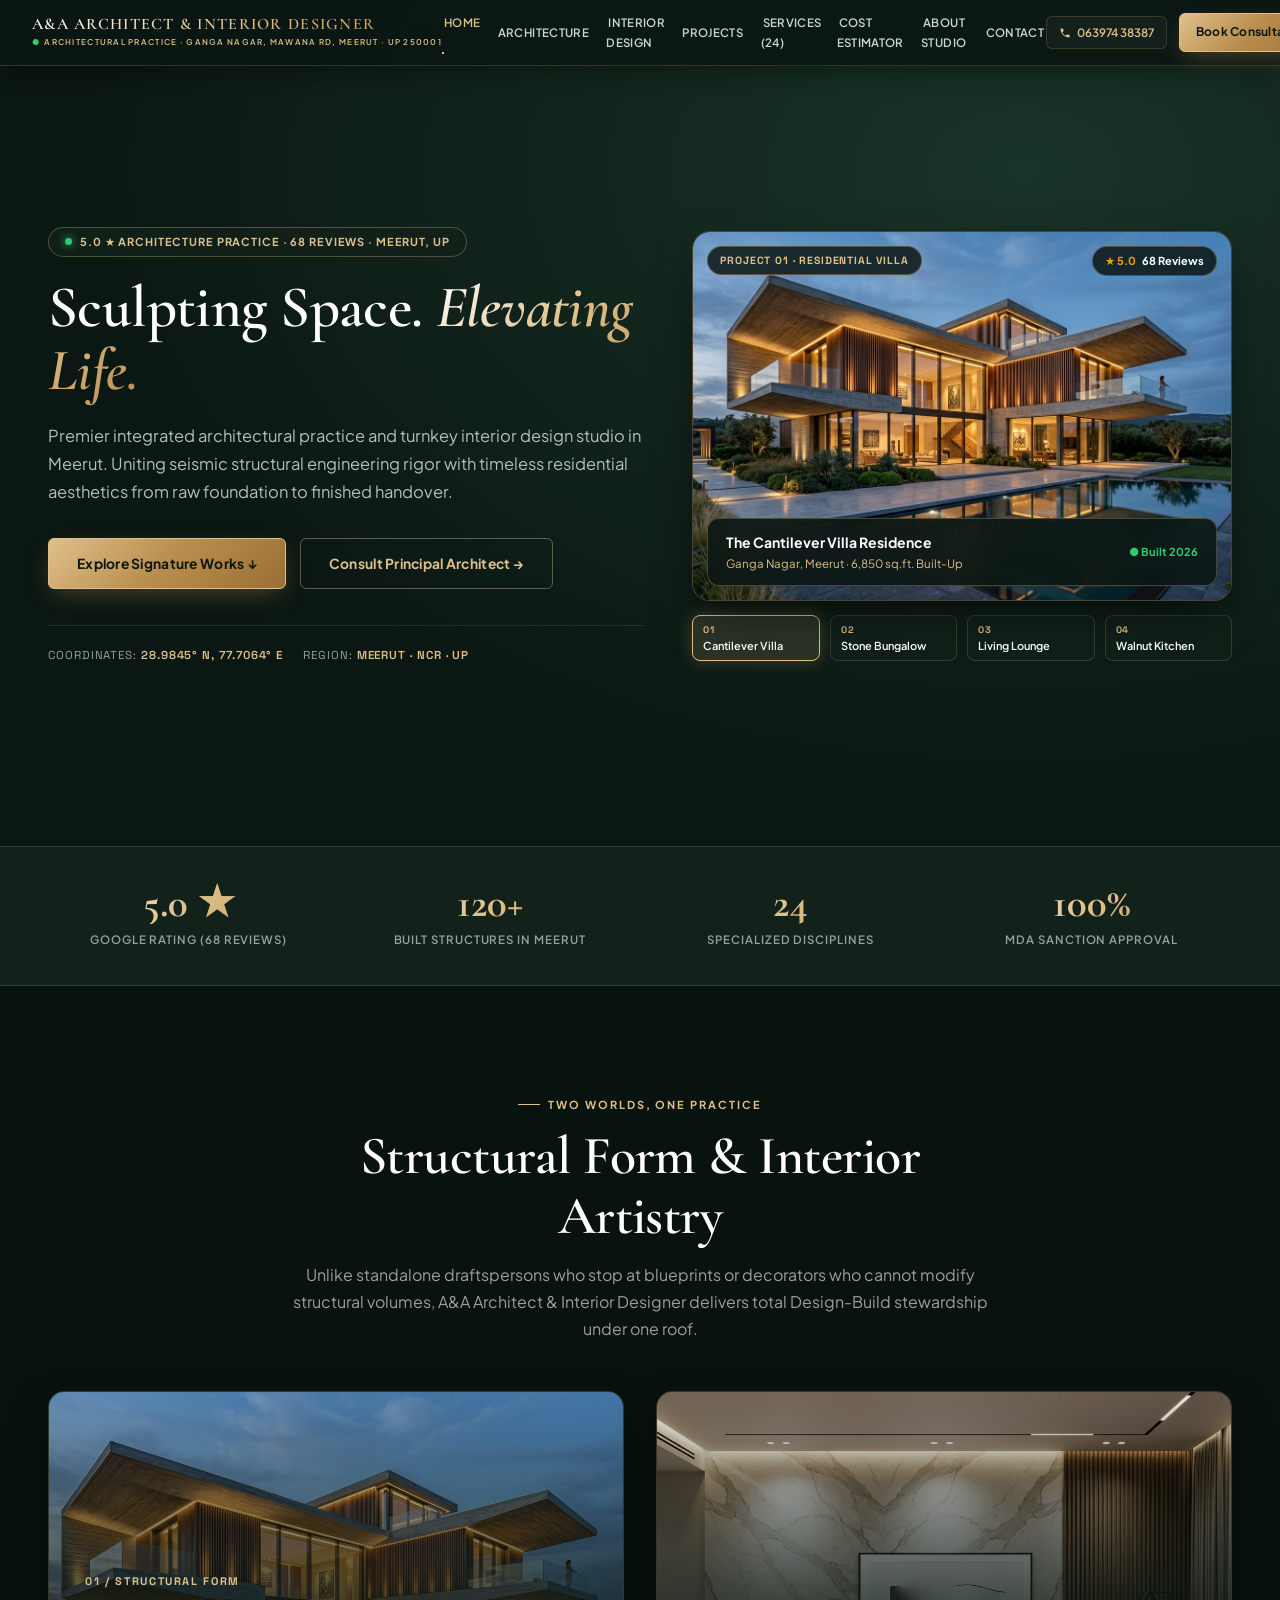
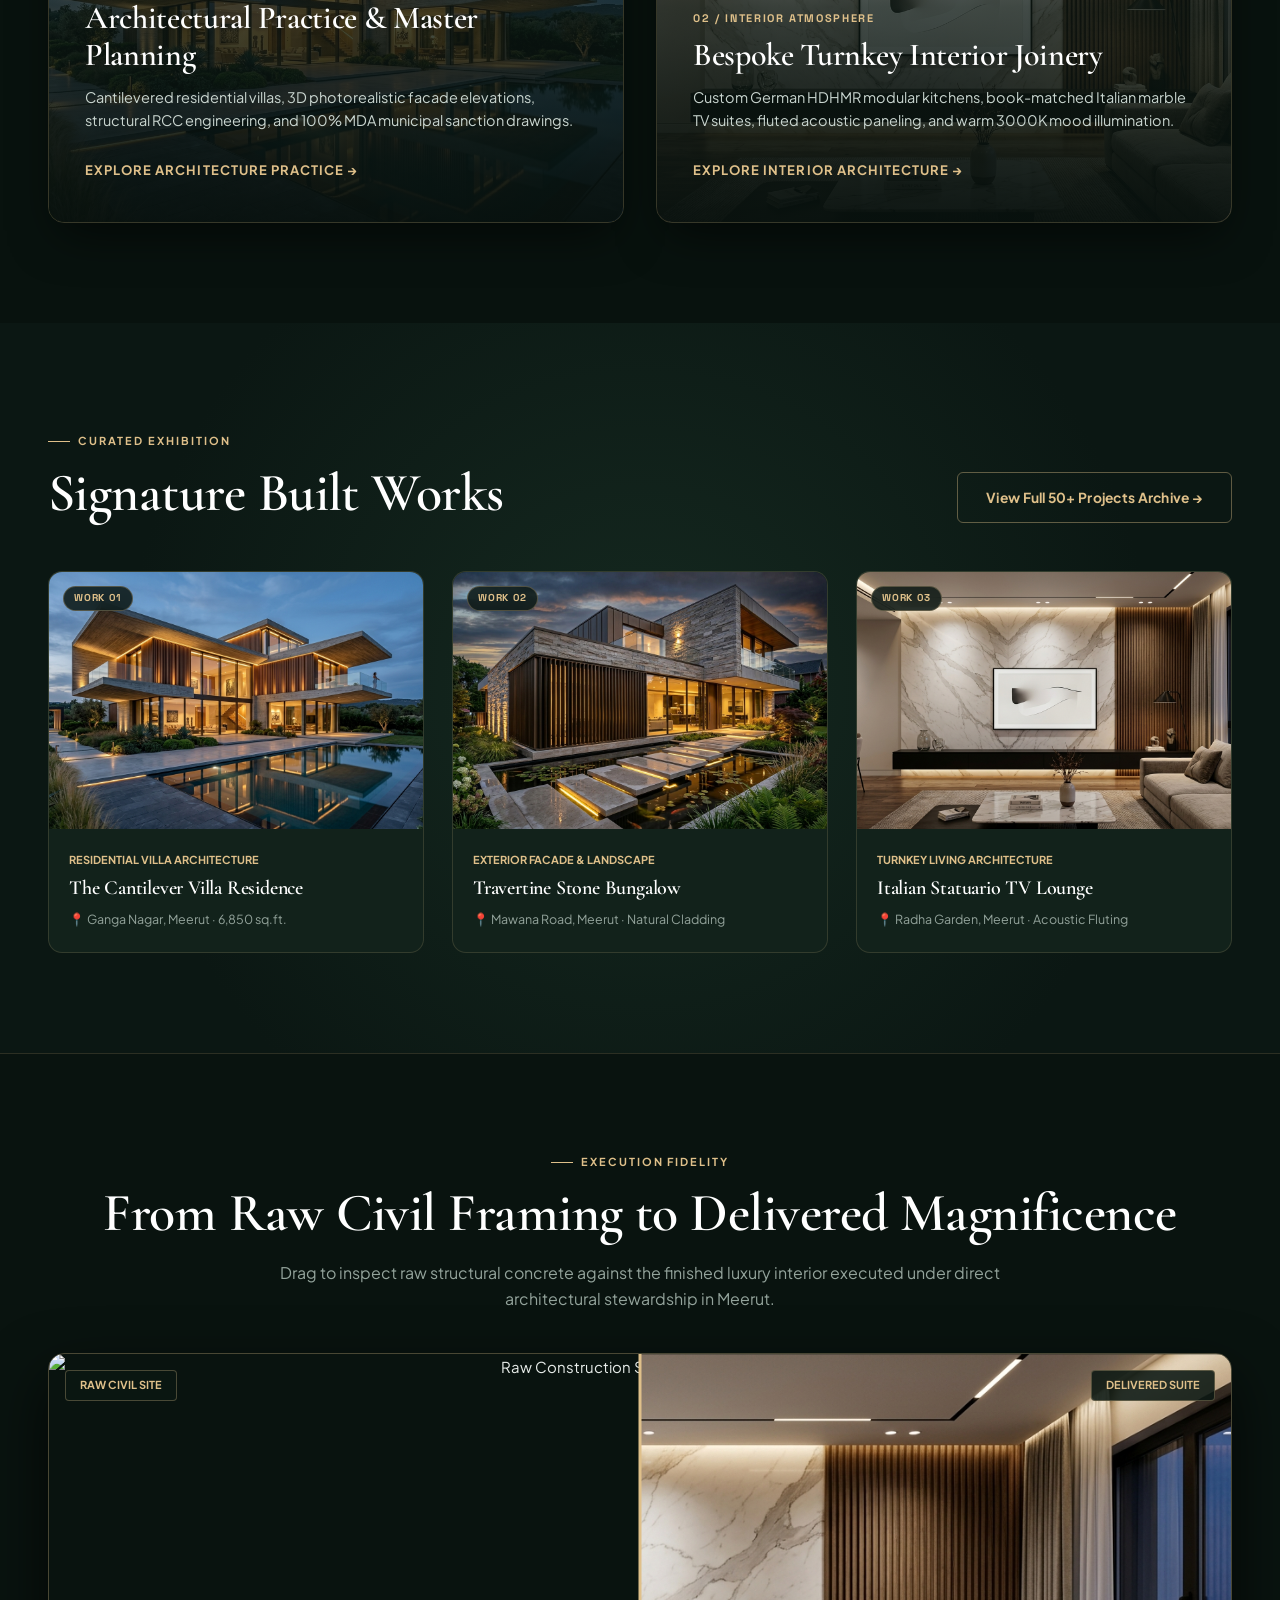
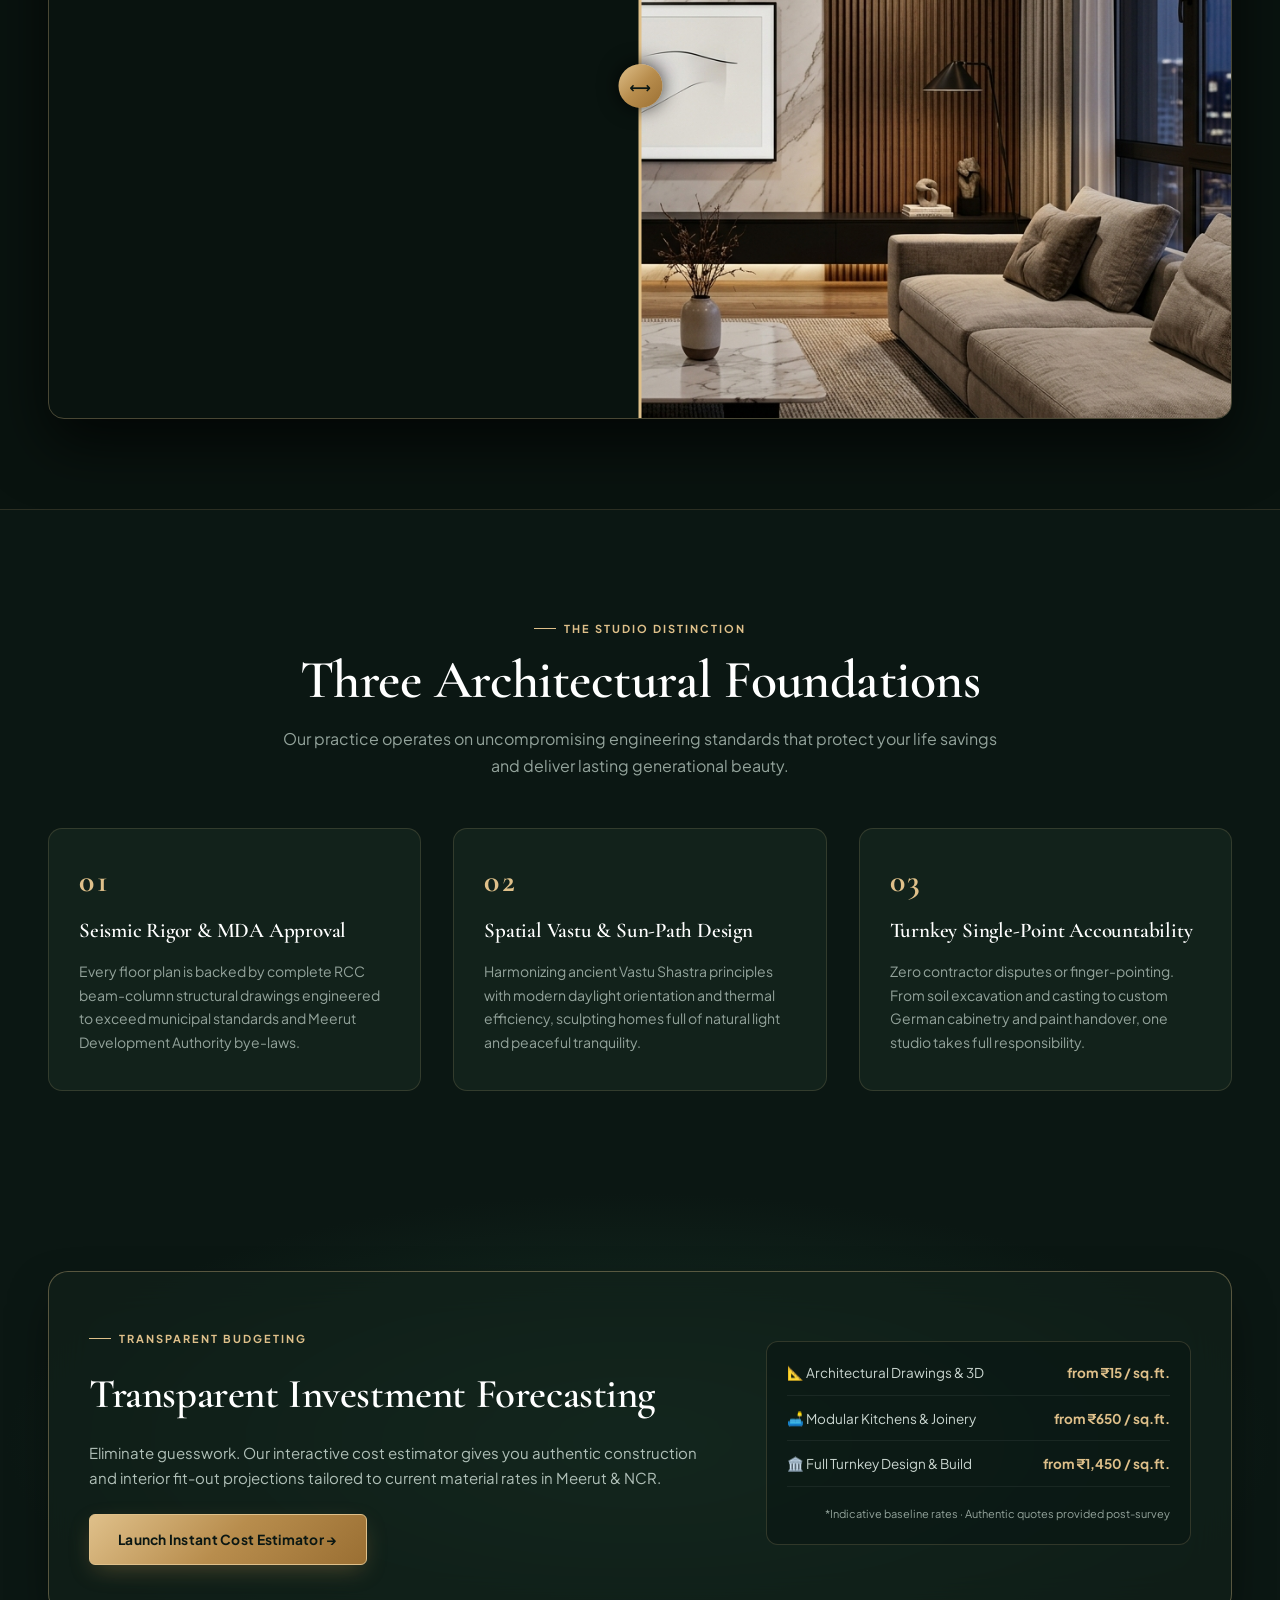
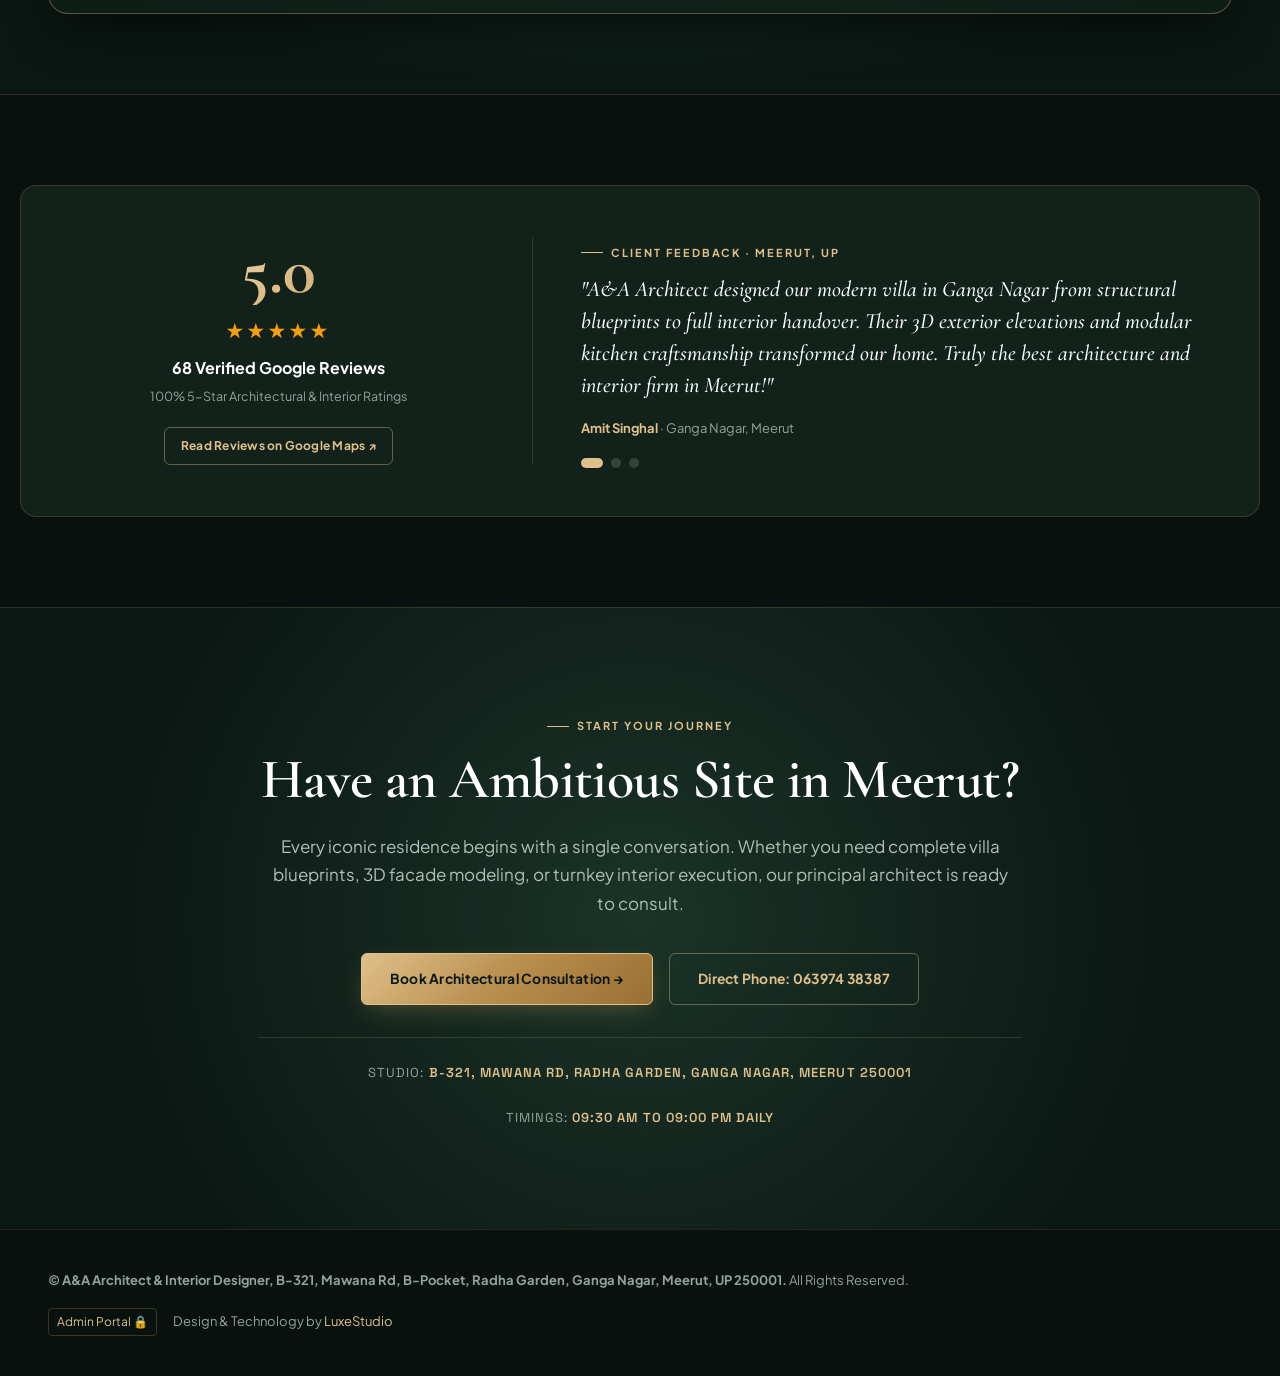
==== commit 93347137: "feat: editorial creative homepage redesign and comprehensive mobile responsiveness for A&A Architect" ====
--- a/index.html
+++ b/index.html
@@ -3,18 +3,18 @@
 <head>
 <meta charset="utf-8">
 <meta name="viewport" content="width=device-width, initial-scale=1, viewport-fit=cover">
-<title>Kunj Architects | Best Architecture &amp; Interior Firm in Bareilly, UP (4.9 ★ · 117 Reviews)</title>
-<meta name="description" content="Kunj Architects is Bareilly's premier architecture & luxury interior firm. Providing villa architecture, 3D exterior elevations, structural blueprints, municipal sanctions, modular kitchens & turnkey execution across Ramganga Nagar, Dohra Road, Civil Lines & UP.">
-<meta name="keywords" content="Kunj Architects, Architect Bareilly, Interior Designer Bareilly, 3D Elevation Bareilly, Villa Architecture Ramganga Nagar, Dohra Road Architecture, Modular Kitchen Bareilly, BDA Sanction Bareilly">
-<meta name="author" content="Kunj Architects">
+<title>A&amp;A Architect &amp; Interior Designer | Best Architecture &amp; Interior Firm in Meerut, UP (5.0 ★ · 68 Reviews)</title>
+<meta name="description" content="A&A Architect & Interior Designer is Meerut's premier architecture & luxury interior firm. Providing villa architecture, 3D exterior elevations, structural blueprints, municipal sanctions, modular kitchens & turnkey execution across Ganga Nagar, Mawana Road & UP.">
+<meta name="keywords" content="A&A Architect & Interior Designer, Architect Meerut, Interior Designer Meerut, 3D Elevation Meerut, Villa Architecture Ganga Nagar, Mawana Road Architecture, Modular Kitchen Meerut, MDA Sanction Meerut">
+<meta name="author" content="A&A Architect & Interior Designer">
 <meta name="robots" content="index, follow, max-image-preview:large, max-snippet:-1, max-video-preview:-1">
-<link rel="canonical" href="https://kunj-architects.vercel.app/">
+<link rel="canonical" href="https://aa-architect-interior-designer.vercel.app/">
 <meta name="theme-color" content="#0b1713">
 <!-- Geographic Meta Tags -->
 <meta name="geo.region" content="IN-UP">
-<meta name="geo.placename" content="Bareilly, Uttar Pradesh">
-<meta name="geo.position" content="28.3587;79.4526">
-<meta name="ICBM" content="28.3587, 79.4526">
+<meta name="geo.placename" content="Meerut, Uttar Pradesh">
+<meta name="geo.position" content="28.9845;77.7064">
+<meta name="ICBM" content="28.9845, 77.7064">
 
 <meta name="msapplication-TileColor" content="#0b1713">
 
@@ -25,22 +25,22 @@
 
 <!-- Open Graph / WhatsApp Preview -->
 <meta property="og:type" content="website">
-<meta property="og:site_name" content="Kunj Architects">
-<meta property="og:title" content="Kunj Architects | Premier Architecture & Interior Firm in Bareilly, UP">
-<meta property="og:description" content="4.9 ★ Rated (117 Reviews) Architectural Practice & Luxury Interior Firm in Bareilly. Residential villas, 3D elevations, structural blueprints & turnkey execution across Ramganga Nagar, Dohra Road, Civil Lines & UP.">
-<meta property="og:url" content="https://kunj-architects.vercel.app/">
+<meta property="og:site_name" content="A&A Architect & Interior Designer">
+<meta property="og:title" content="A&A Architect & Interior Designer | Premier Architecture & Interior Firm in Meerut, UP">
+<meta property="og:description" content="5.0 ★ Rated (68 Reviews) Architectural Practice & Luxury Interior Firm in Meerut. Residential villas, 3D elevations, structural blueprints & turnkey execution across Ganga Nagar, Mawana Road & UP.">
+<meta property="og:url" content="https://aa-architect-interior-designer.vercel.app/">
 <meta property="og:image" content="images/villa_elevation.jpg">
 <meta property="og:image:secure_url" content="images/villa_elevation.jpg">
 <meta property="og:image:type" content="image/jpeg">
 <meta property="og:image:width" content="1200">
 <meta property="og:image:height" content="675">
-<meta property="og:image:alt" content="Kunj Architects - Luxury Villa Architecture">
+<meta property="og:image:alt" content="A&A Architect & Interior Designer - Luxury Villa Architecture">
 <meta property="og:locale" content="en_IN">
 
 <!-- Twitter Cards -->
 <meta name="twitter:card" content="summary_large_image">
-<meta name="twitter:title" content="Kunj Architects | Bareilly, UP">
-<meta name="twitter:description" content="4.9 ★ (117 Reviews) Top Rated Architecture & Interior Firm in Bareilly, UP. Residential Villas & Turnkey Interiors.">
+<meta name="twitter:title" content="A&A Architect & Interior Designer | Meerut, UP">
+<meta name="twitter:description" content="5.0 ★ (68 Reviews) Top Rated Architecture & Interior Firm in Meerut, UP. Residential Villas & Turnkey Interiors.">
 <meta name="twitter:image" content="images/villa_elevation.jpg">
 
 <!-- JSON-LD Structured Data -->
@@ -48,25 +48,25 @@
 {
   "@context": "https://schema.org",
   "@type": ["ArchitecturalFirm", "HomeAndConstructionBusiness", "ProfessionalService"],
-  "name": "Kunj Architects",
-  "alternateName": "Kunj Architects Bareilly",
+  "name": "A&A Architect & Interior Designer",
+  "alternateName": "A&A Architects & Interior Designers Meerut",
   "image": "images/villa_elevation.jpg",
-  "@id": "https://kunj-architects.vercel.app/#business",
-  "url": "https://kunj-architects.vercel.app/",
-  "telephone": "+919557455753",
+  "@id": "https://aa-architect-interior-designer.vercel.app/#business",
+  "url": "https://aa-architect-interior-designer.vercel.app/",
+  "telephone": "+916397438387",
   "priceRange": "₹₹ - ₹₹₹",
   "address": {
     "@type": "PostalAddress",
-    "streetAddress": "Ramganga Nagar, Dohra Road, adjacent to Shri vedanta hospitals",
-    "addressLocality": "Bareilly",
+    "streetAddress": "B-321, Mawana Rd, B-Pocket, Radha Garden, Ganga Nagar",
+    "addressLocality": "Meerut",
     "addressRegion": "Uttar Pradesh",
-    "postalCode": "243006",
+    "postalCode": "250001",
     "addressCountry": "IN"
   },
   "geo": {
     "@type": "GeoCoordinates",
-    "latitude": 28.3587,
-    "longitude": 79.4526
+    "latitude": 28.9845,
+    "longitude": 77.7064
   },
   "openingHoursSpecification": {
     "@type": "OpeningHoursSpecification",
@@ -76,11 +76,11 @@
   },
   "aggregateRating": {
     "@type": "AggregateRating",
-    "ratingValue": "4.9",
+    "ratingValue": "5.0",
     "bestRating": "5.0",
     "worstRating": "1.0",
-    "ratingCount": "117",
-    "reviewCount": "117"
+    "ratingCount": "68",
+    "reviewCount": "68"
   }
 }
 </script>
@@ -561,7 +561,6 @@
   padding: 40px 36px;
   box-shadow: var(--card-shadow);
   transition: all 0.4s ease;
-  group: pointer;
 }
 .split-card:hover {
   transform: translateY(-6px);
@@ -713,7 +712,7 @@
 .ba-slider-input { position: absolute; inset: 0; width: 100%; height: 100%; opacity: 0; cursor: ew-resize; z-index: 10; touch-action: pan-y; }
 .ba-tag { position: absolute; top: 16px; background: rgba(11, 23, 19, 0.88); border: 1px solid rgba(223, 192, 138, 0.3); color: var(--br-light); padding: 5px 14px; font-size: 11px; font-weight: 700; border-radius: 4px; pointer-events: none; }
 
-/* ==================== THE KUNJ PHILOSOPHY ==================== */
+/* ==================== THE A&A PHILOSOPHY ==================== */
 .philo-section {
   padding: 100px 0;
   background: var(--g);
@@ -1015,11 +1014,11 @@
         <circle cx="32" cy="32" r="30" stroke="rgba(223, 192, 138, 0.4)" stroke-width="1.2" stroke-dasharray="3 3"/>
         <path d="M32 9L34 14.5L39.5 16.5L34 18.5L32 24L30 18.5L24.5 16.5L30 14.5Z" fill="#dfc08a"/>
         <path d="M18 46C18 35 24.5 28 32 28C39.5 28 46 35 46 46" stroke="#dfc08a" stroke-width="1.8" fill="none"/>
-        <text x="32" y="42" font-family="'Plus Jakarta Sans', sans-serif" font-size="11" font-weight="800" fill="#dfc08a" text-anchor="middle" letter-spacing="1">KUNJ</text>
+        <text x="32" y="42" font-family="'Plus Jakarta Sans', sans-serif" font-size="12" font-weight="800" fill="#dfc08a" text-anchor="middle" letter-spacing="1">A&amp;A</text>
       </svg>
     </div>
-    <div class="ld-logo">KUNJ ARCHITECTS</div>
-    <div class="ld-sub">ARCHITECTURAL PRACTICE &middot; BAREILLY, UP</div>
+    <div class="ld-logo">A&amp;A ARCHITECT &amp; INTERIOR DESIGNER</div>
+    <div class="ld-sub">ARCHITECTURAL PRACTICE &middot; MEERUT, UP</div>
     <div class="ld-bar-wrap"><div class="ld-bar-fill"></div></div>
   </div>
 </div>
@@ -1039,8 +1038,8 @@
 <!-- Navigation -->
 <nav id="nv">
   <div class="brand">
-    <a class="lg" href="index.html#top">KUNJ ARCHITECTS</a>
-    <span class="loc"><span class="loc-badge">●</span> <span class="loc-desk">ARCHITECTURAL PRACTICE &middot; DOHRA ROAD, BAREILLY &middot; UP 243006</span><span class="loc-mob">BAREILLY &middot; UP</span></span>
+    <a class="lg" href="index.html#top">A&amp;A ARCHITECT &amp; INTERIOR DESIGNER</a>
+    <span class="loc"><span class="loc-badge">●</span> <span class="loc-desk">ARCHITECTURAL PRACTICE &middot; GANGA NAGAR, MAWANA RD, MEERUT &middot; UP 250001</span><span class="loc-mob">MEERUT &middot; UP</span></span>
   </div>
   <ul>
     <li><a href="index.html" class="active">Home</a></li>
@@ -1053,9 +1052,9 @@
     <li><a href="contact.html">Contact</a></li>
   </ul>
   <div class="nav-actions">
-    <a class="nav-phone" href="tel:+919557455753">
+    <a class="nav-phone" href="tel:+916397438387">
       <svg width="12" height="12" viewBox="0 0 24 24" fill="currentColor"><path d="M6.62 10.79a15.05 15.05 0 006.59 6.59l2.2-2.2a1 1 0 011.02-.24 11.72 11.72 0 003.68.59 1 1 0 011 1V20a1 1 0 01-1 1A17 17 0 013 4a1 1 0 011-1h3.5a1 1 0 011 1c0 1.25.2 2.48.59 3.68a1 1 0 01-.24 1.02l-2.23 2.09z"/></svg>
-      <span>095574 55753</span>
+      <span>063974 38387</span>
     </a>
     <a class="btn btn-sm" href="contact.html">Book Consultation</a>
     <button class="mob-toggle" id="mobOpen" aria-label="Open Navigation Menu">
@@ -1068,13 +1067,13 @@
 <div id="mobMenu">
   <div class="mob-header">
     <div class="brand">
-      <span class="lg">Kunj Architects</span>
-      <span class="loc"><span class="loc-badge">●</span> ARCHITECT &amp; INTERIOR DESIGNER &middot; BAREILLY, UP</span>
+      <span class="lg">A&amp;A Architect &amp; Interior Designer</span>
+      <span class="loc"><span class="loc-badge">●</span> ARCHITECT &amp; INTERIOR DESIGNER &middot; MEERUT, UP</span>
     </div>
     <button class="mob-toggle" id="mobClose" aria-label="Close Menu">✕</button>
   </div>
   <div class="mob-rating-pill">
-    <span style="color:#f59e0b">★ 4.9</span> &middot; 117 Verified Google Reviews &middot; Bareilly, UP
+    <span style="color:#f59e0b">★ 5.0</span> &middot; 68 Verified Google Reviews &middot; Meerut, UP
   </div>
   <ul class="mob-links">
     <li><a href="index.html" class="mob-item active">Home Page <span>&rarr;</span></a></li>
@@ -1097,11 +1096,11 @@
     <div>
       <div class="hero-pill-badge">
         <span class="dot"></span>
-        <span>4.9 ★ Architecture Practice &middot; 117 Reviews &middot; Bareilly, UP</span>
+        <span>5.0 ★ Architecture Practice &middot; 68 Reviews &middot; Meerut, UP</span>
       </div>
       <h1>Sculpting Space. <em>Elevating Life.</em></h1>
       <p class="hero-desc">
-        Premier integrated architectural practice and turnkey interior design studio in Bareilly. Uniting seismic structural engineering rigor with timeless residential aesthetics from raw foundation to finished handover.
+        Premier integrated architectural practice and turnkey interior design studio in Meerut. Uniting seismic structural engineering rigor with timeless residential aesthetics from raw foundation to finished handover.
       </p>
       <div class="hero-btns">
         <a class="btn" href="#signature">Explore Signature Works &darr;</a>
@@ -1109,27 +1108,27 @@
       </div>
 
       <div class="hero-coords-strip mono">
-        <div>COORDINATES: <span>28.3587&deg; N, 79.4526&deg; E</span></div>
-        <div>REGION: <span>BAREILLY &middot; NCR &middot; UP</span></div>
+        <div>COORDINATES: <span>28.9845&deg; N, 77.7064&deg; E</span></div>
+        <div>REGION: <span>MEERUT &middot; NCR &middot; UP</span></div>
       </div>
     </div>
 
     <!-- Interactive Architectural Stage -->
     <div class="stage-wrap">
       <div class="stage-frame">
-        <img id="stageImg" class="stage-img" src="images/villa_elevation.jpg" alt="The Cantilever Villa Residence by Kunj Architects">
+        <img id="stageImg" class="stage-img" src="images/villa_elevation.jpg" alt="The Cantilever Villa Residence by A&A Architect & Interior Designer">
         
         <div class="stage-tag-top mono" id="stageTag">PROJECT 01 &middot; RESIDENTIAL VILLA</div>
         
         <div class="stage-badge-top">
-          <span style="color:#f59e0b">★ 4.9</span>
-          <span>117 Reviews</span>
+          <span style="color:#f59e0b">★ 5.0</span>
+          <span>68 Reviews</span>
         </div>
 
         <div class="stage-info-bottom">
           <div>
             <div id="stageTitle" class="stage-title">The Cantilever Villa Residence</div>
-            <div id="stageSub" class="stage-sub">Ramganga Nagar, Bareilly &middot; 6,850 sq.ft. Built-Up</div>
+            <div id="stageSub" class="stage-sub">Ganga Nagar, Meerut &middot; 6,850 sq.ft. Built-Up</div>
           </div>
           <span style="color:#2ecc71;font-size:11px;font-weight:700">● Built 2026</span>
         </div>
@@ -1137,19 +1136,19 @@
 
       <!-- 4 Interactive Work Thumbnails -->
       <div class="stage-thumbs-row">
-        <button class="stage-thumb-btn active" data-img="images/villa_elevation.jpg" data-tag="PROJECT 01 &middot; ARCHITECTURE" data-title="The Cantilever Villa Residence" data-sub="Ramganga Nagar, Bareilly · 6,850 sq.ft. Built-Up">
+        <button class="stage-thumb-btn active" data-img="images/villa_elevation.jpg" data-tag="PROJECT 01 &middot; ARCHITECTURE" data-title="The Cantilever Villa Residence" data-sub="Ganga Nagar, Meerut · 6,850 sq.ft. Built-Up">
           <span class="thumb-num mono">01</span>
           <span class="thumb-label">Cantilever Villa</span>
         </button>
-        <button class="stage-thumb-btn" data-img="images/bungalow_facade.jpg" data-tag="PROJECT 02 &middot; EXTERIOR FACADE" data-title="Travertine Stone Bungalow" data-sub="Dohra Road, Bareilly · Natural Stone Cladding">
+        <button class="stage-thumb-btn" data-img="images/bungalow_facade.jpg" data-tag="PROJECT 02 &middot; EXTERIOR FACADE" data-title="Travertine Stone Bungalow" data-sub="Mawana Road, Meerut · Natural Stone Cladding">
           <span class="thumb-num mono">02</span>
           <span class="thumb-label">Stone Bungalow</span>
         </button>
-        <button class="stage-thumb-btn" data-img="images/living_tv_unit.jpg" data-tag="PROJECT 03 &middot; INTERIOR LOUNGE" data-title="Statuario Marble TV Suite" data-sub="Civil Lines, Bareilly · Acoustic Louvers & Cove LEDs">
+        <button class="stage-thumb-btn" data-img="images/living_tv_unit.jpg" data-tag="PROJECT 03 &middot; INTERIOR LOUNGE" data-title="Statuario Marble TV Suite" data-sub="Radha Garden, Meerut · Acoustic Louvers & Cove LEDs">
           <span class="thumb-num mono">03</span>
           <span class="thumb-label">Living Lounge</span>
         </button>
-        <button class="stage-thumb-btn" data-img="images/kitchen_walnut.jpg" data-tag="PROJECT 04 &middot; MODULAR KITCHEN" data-title="Smoked Walnut Culinary Studio" data-sub="Pilibhit Bypass Road · 100% Waterproof HDHMR">
+        <button class="stage-thumb-btn" data-img="images/kitchen_walnut.jpg" data-tag="PROJECT 04 &middot; MODULAR KITCHEN" data-title="Smoked Walnut Culinary Studio" data-sub="Ganga Nagar, Meerut · 100% Waterproof HDHMR">
           <span class="thumb-num mono">04</span>
           <span class="thumb-label">Walnut Kitchen</span>
         </button>
@@ -1162,12 +1161,12 @@
 <div class="stats-strip">
   <div class="wrap stats-grid">
     <div>
-      <div class="stat-num">4.9 ★</div>
-      <div class="stat-label">Google Rating (117 Reviews)</div>
+      <div class="stat-num">5.0 ★</div>
+      <div class="stat-label">Google Rating (68 Reviews)</div>
     </div>
     <div>
       <div class="stat-num">120+</div>
-      <div class="stat-label">Built Structures in Bareilly</div>
+      <div class="stat-label">Built Structures in Meerut</div>
     </div>
     <div>
       <div class="stat-num">24</div>
@@ -1175,7 +1174,7 @@
     </div>
     <div>
       <div class="stat-num">100%</div>
-      <div class="stat-label">BDA Sanction Approval</div>
+      <div class="stat-label">MDA Sanction Approval</div>
     </div>
   </div>
 </div>
@@ -1187,20 +1186,20 @@
       <span class="sec-tag">Two Worlds, One Practice</span>
       <h2 class="sec-title">Structural Form &amp; Interior Artistry</h2>
       <p class="sec-desc" style="margin:0 auto">
-        Unlike standalone draftspersons who stop at blueprints or decorators who cannot modify structural volumes, Kunj Architects delivers total Design-Build stewardship under one roof.
+        Unlike standalone draftspersons who stop at blueprints or decorators who cannot modify structural volumes, A&amp;A Architect &amp; Interior Designer delivers total Design-Build stewardship under one roof.
       </p>
     </div>
 
     <div class="split-grid">
       <!-- Architectural Pillar Card -->
       <a href="architecture.html" class="split-card">
-        <img class="split-bg" src="images/villa_elevation.jpg" alt="Architectural Practice by Kunj Architects">
+        <img class="split-bg" src="images/villa_elevation.jpg" alt="Architectural Practice by A&A Architect & Interior Designer">
         <div class="split-overlay"></div>
         <div class="split-content">
           <span class="split-tag mono">01 / STRUCTURAL FORM</span>
           <h3 class="split-title">Architectural Practice &amp; Master Planning</h3>
           <p class="split-desc">
-            Cantilevered residential villas, 3D photorealistic facade elevations, structural RCC engineering, and 100% BDA municipal sanction drawings.
+            Cantilevered residential villas, 3D photorealistic facade elevations, structural RCC engineering, and 100% MDA municipal sanction drawings.
           </p>
           <span class="split-link">Explore Architecture Practice &rarr;</span>
         </div>
@@ -1208,7 +1207,7 @@
 
       <!-- Interior Pillar Card -->
       <a href="interior.html" class="split-card">
-        <img class="split-bg" src="images/living_tv_unit.jpg" alt="Interior Architecture by Kunj Architects">
+        <img class="split-bg" src="images/living_tv_unit.jpg" alt="Interior Architecture by A&A Architect & Interior Designer">
         <div class="split-overlay"></div>
         <div class="split-content">
           <span class="split-tag mono">02 / INTERIOR ATMOSPHERE</span>
@@ -1246,7 +1245,7 @@
         <div class="work-caption">
           <span class="work-cat">Residential Villa Architecture</span>
           <h3 class="work-title">The Cantilever Villa Residence</h3>
-          <div class="work-loc">📍 Ramganga Nagar, Bareilly &middot; 6,850 sq.ft.</div>
+          <div class="work-loc">📍 Ganga Nagar, Meerut &middot; 6,850 sq.ft.</div>
         </div>
       </article>
 
@@ -1259,7 +1258,7 @@
         <div class="work-caption">
           <span class="work-cat">Exterior Facade &amp; Landscape</span>
           <h3 class="work-title">Travertine Stone Bungalow</h3>
-          <div class="work-loc">📍 Dohra Road, Bareilly &middot; Natural Cladding</div>
+          <div class="work-loc">📍 Mawana Road, Meerut &middot; Natural Cladding</div>
         </div>
       </article>
 
@@ -1272,7 +1271,7 @@
         <div class="work-caption">
           <span class="work-cat">Turnkey Living Architecture</span>
           <h3 class="work-title">Italian Statuario TV Lounge</h3>
-          <div class="work-loc">📍 Civil Lines, Bareilly &middot; Acoustic Fluting</div>
+          <div class="work-loc">📍 Radha Garden, Meerut &middot; Acoustic Fluting</div>
         </div>
       </article>
     </div>
@@ -1285,7 +1284,7 @@
     <span class="sec-tag">Execution Fidelity</span>
     <h2 class="sec-title">From Raw Civil Framing to Delivered Magnificence</h2>
     <p class="sec-desc" style="margin:0 auto">
-      Drag to inspect raw structural concrete against the finished luxury interior executed under direct architectural stewardship in Bareilly.
+      Drag to inspect raw structural concrete against the finished luxury interior executed under direct architectural stewardship in Meerut.
     </p>
 
     <div class="ba-container" id="ba">
@@ -1299,7 +1298,7 @@
   </div>
 </section>
 
-<!-- ==================== THE KUNJ PHILOSOPHY ==================== -->
+<!-- ==================== THE A&A PHILOSOPHY ==================== -->
 <section id="philosophy" class="philo-section">
   <div class="wrap">
     <div style="text-align:center;max-width:720px;margin:0 auto">
@@ -1313,14 +1312,14 @@
     <div class="philo-grid">
       <div class="philo-card">
         <div class="philo-num mono">01</div>
-        <h3>Seismic Rigor &amp; BDA Approval</h3>
-        <p>Every floor plan is backed by complete RCC beam-column structural drawings engineered to exceed municipal standards and Bareilly Development Authority bye-laws.</p>
+        <h3>Seismic Rigor &amp; MDA Approval</h3>
+        <p>Every floor plan is backed by complete RCC beam-column structural drawings engineered to exceed municipal standards and Meerut Development Authority bye-laws.</p>
       </div>
 
       <div class="philo-card">
         <div class="philo-num mono">02</div>
         <h3>Spatial Vastu &amp; Sun-Path Design</h3>
-        <p>Harmonizing ancient Vastu Shastra principles with modern daylight orientation and thermal efficiency, sculpting homes full of natural light and positive tranquility.</p>
+        <p>Harmonizing ancient Vastu Shastra principles with modern daylight orientation and thermal efficiency, sculpting homes full of natural light and peaceful tranquility.</p>
       </div>
 
       <div class="philo-card">
@@ -1340,7 +1339,7 @@
         <span class="sec-tag">Transparent Budgeting</span>
         <h2 style="font-size:clamp(26px, 3.2vw, 42px);margin-bottom:12px;color:#fff">Transparent Investment Forecasting</h2>
         <p style="color:#b0c0b8;font-size:15px;line-height:1.65;margin-bottom:24px">
-          Eliminate guesswork. Our interactive cost estimator gives you authentic construction and interior fit-out projections tailored to current material rates in Bareilly &amp; NCR.
+          Eliminate guesswork. Our interactive cost estimator gives you authentic construction and interior fit-out projections tailored to current material rates in Meerut &amp; NCR.
         </p>
         <a class="btn" href="estimator.html">Launch Instant Cost Estimator &rarr;</a>
       </div>
@@ -1372,21 +1371,21 @@
     <div class="rv-score-box">
       <div class="rv-big-score">5.0</div>
       <div class="stars">★★★★★</div>
-      <p style="font-weight:700;color:#fff;font-size:16px">117 Verified Google Reviews</p>
+      <p style="font-weight:700;color:#fff;font-size:16px">68 Verified Google Reviews</p>
       <p style="font-size:12.5px;color:var(--mu);margin-top:4px">100% 5-Star Architectural &amp; Interior Ratings</p>
       <p style="margin-top:20px">
-        <a class="btn btn-sm btn-outline" href="https://maps.google.com/?q=Kunj+Architects+Ramganga+Nagar+Dohra+Road+Bareilly+Uttar+Pradesh+243006" target="_blank" rel="noopener">Read Reviews on Google Maps &nearr;</a>
+        <a class="btn btn-sm btn-outline" href="https://maps.google.com/?q=AA+Architect+Interior+Designer+Mawana+Road+Ganga+Nagar+Meerut" target="_blank" rel="noopener">Read Reviews on Google Maps &nearr;</a>
       </p>
     </div>
 
     <div>
-      <span class="sec-tag">Client Feedback &middot; Bareilly, UP</span>
+      <span class="sec-tag">Client Feedback &middot; Meerut, UP</span>
       <div class="rv-quote-box">
         <blockquote id="q">
-          "Kunj Architects designed our modern villa in Ramganga Nagar from structural blueprints to full interior handover. Their 3D exterior elevations and modular kitchen craftsmanship transformed our home. Truly the best architecture and interior firm in Bareilly!"
+          "A&A Architect designed our modern villa in Ganga Nagar from structural blueprints to full interior handover. Their 3D exterior elevations and modular kitchen craftsmanship transformed our home. Truly the best architecture and interior firm in Meerut!"
         </blockquote>
         <div class="who" id="qw">
-          Amit Singhal <span>&middot; Ramganga Nagar, Bareilly</span>
+          Amit Singhal <span>&middot; Ganga Nagar, Meerut</span>
         </div>
       </div>
       <div class="dots" id="dt"></div>
@@ -1398,16 +1397,16 @@
 <section id="contact" class="invitation-section">
   <div class="wrap invitation-card">
     <span class="sec-tag" style="justify-content:center">Start Your Journey</span>
-    <h2>Have an Ambitious Site in Bareilly?</h2>
+    <h2>Have an Ambitious Site in Meerut?</h2>
     <p>
       Every iconic residence begins with a single conversation. Whether you need complete villa blueprints, 3D facade modeling, or turnkey interior execution, our principal architect is ready to consult.
     </p>
     <div class="invitation-btns">
       <a class="btn" href="contact.html">Book Architectural Consultation &rarr;</a>
-      <a class="btn btn-outline" href="tel:+919557455753">Direct Phone: 095574 55753</a>
+      <a class="btn btn-outline" href="tel:+916397438387">Direct Phone: 063974 38387</a>
     </div>
     <div class="invitation-meta mono">
-      <div>STUDIO: <span>RAMGANGA NAGAR, DOHRA ROAD, BAREILLY 243006</span></div>
+      <div>STUDIO: <span>B-321, MAWANA RD, RADHA GARDEN, GANGA NAGAR, MEERUT 250001</span></div>
       <div>TIMINGS: <span>09:30 AM TO 09:00 PM DAILY</span></div>
     </div>
   </div>
@@ -1417,7 +1416,7 @@
 <footer>
   <div class="wrap footer-wrap">
     <div>
-      <strong>&copy; Kunj Architects, Ramganga Nagar, Dohra Road, adjacent to Shri vedanta hospitals, Bareilly, UP 243006.</strong> All Rights Reserved.
+      <strong>&copy; A&amp;A Architect &amp; Interior Designer, B-321, Mawana Rd, B-Pocket, Radha Garden, Ganga Nagar, Meerut, UP 250001.</strong> All Rights Reserved.
     </div>
     <div style="display:flex;gap:16px;align-items:center">
       <a href="admin.html" style="color:var(--br-light);font-size:12px;border:1px solid rgba(184,141,77,0.3);padding:3px 8px;border-radius:4px">Admin Portal 🔒</a>
@@ -1483,19 +1482,19 @@
 // Testimonials Carousel
 const reviewsList = [
   {
-    quote: "Kunj Architects designed our modern villa in Ramganga Nagar from structural blueprints to full interior handover. Their 3D exterior elevations and modular kitchen craftsmanship transformed our home. Truly the best architecture and interior firm in Bareilly!",
+    quote: "A&A Architect designed our modern villa in Ganga Nagar from structural blueprints to full interior handover. Their 3D exterior elevations and modular kitchen craftsmanship transformed our home. Truly the best architecture and interior firm in Meerut!",
     author: "Amit Singhal",
-    loc: "Ramganga Nagar, Bareilly"
+    loc: "Ganga Nagar, Meerut"
   },
   {
     quote: "Highly impressed by their structural engineering precision and space planning. They delivered our modular kitchen and master bedroom wardrobes well before the deadline with outstanding finish. 5.0-star experience!",
     author: "Dr. Neha Sharma",
-    loc: "Dohra Road, Bareilly"
+    loc: "Mawana Road, Meerut"
   },
   {
-    quote: "From 3D architectural elevations to municipal sanctioning and turnkey handover, Kunj Architects took care of every single design, civil, and electrical detail. Their commercial and villa design capability is top-notch in Bareilly.",
+    quote: "From 3D architectural elevations to municipal sanctioning with MDA and turnkey handover, A&A took care of every single design, civil, and electrical detail. Their commercial and villa design capability is top-notch in Meerut.",
     author: "Gaurav Tyagi",
-    loc: "Civil Lines, Bareilly"
+    loc: "Radha Garden, Meerut"
   }
 ];
 
--- a/mobile.css
+++ b/mobile.css
@@ -1,5 +1,5 @@
 /* ===================================================================
-   KUNJ ARCHITECTS - COMPREHENSIVE RESPONSIVE MOBILE STYLESHEET
+   A&A ARCHITECT & INTERIOR DESIGNER - COMPREHENSIVE RESPONSIVE MOBILE STYLESHEET
    Enforces perfect mobile responsiveness across all devices & viewports
    Tested on 320px, 360px, 375px, 390px, 412px, 768px viewports
    =================================================================== */
@@ -60,6 +60,8 @@
   .nav-phone,
   .nav-actions .btn,
   .nav-actions a.btn,
+  .nav-actions a[href*="contact"],
+  #nv .btn,
   .nav-cta {
     display: none !important;
   }
@@ -105,13 +107,6 @@
 
   .nav-actions {
     gap: 8px !important;
-  }
-
-  /* Hide any secondary CTAs that squeeze the nav bar */
-  .nav-actions .btn,
-  .nav-actions a.btn,
-  .nav-cta {
-    display: none !important;
   }
 }
 
@@ -211,7 +206,8 @@
   h2,
   .sec-title,
   .arch-cta-card h2,
-  .ab-ch-text h2 {
+  .ab-ch-text h2,
+  .invitation-card h2 {
     font-size: clamp(22px, 6.5vw, 30px) !important;
     line-height: 1.2 !important;
     margin-bottom: 12px !important;
@@ -227,7 +223,8 @@
   .hero-desc,
   .ab-hero p,
   .ct-hero p,
-  .srv-hero p {
+  .srv-hero p,
+  .invitation-card p {
     font-size: 14px !important;
     line-height: 1.62 !important;
     margin-bottom: 20px !important;
@@ -256,7 +253,8 @@
   .hero-btns,
   .arch-hero-btns,
   .int-hero-btns,
-  .srv-hero-btns {
+  .srv-hero-btns,
+  .invitation-btns {
     display: flex !important;
     flex-direction: column !important;
     width: 100% !important;
@@ -269,7 +267,9 @@
   .arch-hero-btns .btn,
   .arch-hero-btns .btn-outline,
   .int-hero-btns .btn,
-  .int-hero-btns .btn-outline {
+  .int-hero-btns .btn-outline,
+  .invitation-btns .btn,
+  .invitation-btns .btn-outline {
     width: 100% !important;
     text-align: center !important;
     justify-content: center !important;
@@ -325,7 +325,8 @@
   /* Hero Visual Showcase Frame & Floating Badges */
   .hv,
   .arch-hero-card,
-  .int-hero-card {
+  .int-hero-card,
+  .stage-wrap {
     width: 100% !important;
     max-width: 100% !important;
     margin-top: 18px !important;
@@ -333,15 +334,25 @@
 
   .hv-frame,
   .arch-hero-card,
-  .int-hero-card {
+  .int-hero-card,
+  .stage-frame {
     aspect-ratio: 16/10 !important;
     width: 100% !important;
+  }
+
+  .stage-thumbs-row {
+    grid-template-columns: repeat(2, 1fr) !important;
+    gap: 8px !important;
   }
 
   .hv-floating-pill,
   .arch-badge-float,
-  .int-badge-float {
-    padding: 6px 10px !important;
+  .int-badge-float,
+  .stage-info-bottom {
+    padding: 8px 12px !important;
+    left: 10px !important;
+    right: 10px !important;
+    bottom: 10px !important;
   }
 
   .hv-pill-bottom,
@@ -350,21 +361,13 @@
     flex-direction: column !important;
     align-items: flex-start !important;
     gap: 4px !important;
-    left: 10px !important;
-    right: 10px !important;
-    bottom: 10px !important;
-  }
-
-  .hv-pill-top {
-    top: 10px !important;
-    right: 10px !important;
-    font-size: 10.5px !important;
   }
 }
 
 /* --- 6. Grids & Layout Containers --- */
 @media (max-width: 900px) {
   .hg,
+  .hero-stage-grid,
   .arch-hero-grid,
   .int-hero-grid,
   .contact-hero-grid,
@@ -374,10 +377,13 @@
   .pillar-spotlight-banner,
   .calc-card,
   .dual-pillars-grid,
+  .split-grid,
   .btr-home-grid,
   .btr-grid,
   .rv-grid,
-  .int-showcase-grid {
+  .int-showcase-grid,
+  .works-editorial-grid,
+  .est-glass-box {
     grid-template-columns: 1fr !important;
     gap: 24px !important;
   }
@@ -396,6 +402,13 @@
   .stat-label,
   .stat-box .lbl {
     font-size: 10.5px !important;
+  }
+
+  .rv-score-box {
+    border-right: none !important;
+    border-bottom: 1px solid var(--ln) !important;
+    padding-right: 0 !important;
+    padding-bottom: 24px !important;
   }
 }
 
@@ -411,17 +424,20 @@
   .spotlight-visual-collage,
   .opt-grid,
   .ct-hubs-grid,
-  .pillars-grid {
+  .pillars-grid,
+  .philo-grid {
     grid-template-columns: 1fr !important;
     gap: 16px !important;
   }
 
   /* Prevent any grid child from blowing out width */
   .hg > *,
+  .hero-stage-grid > *,
   .gr > *,
   .pr-grid > *,
   .srv-cards-grid > *,
   .dual-pillars-grid > *,
+  .split-grid > *,
   .btr-home-grid > *,
   .btr-grid > *,
   .disc-grid > *,
@@ -433,7 +449,9 @@
   .spotlight-visual-collage,
   .ct-hubs-grid > *,
   .pillars-grid > *,
-  .ab-chapter > * {
+  .ab-chapter > *,
+  .philo-grid > *,
+  .works-editorial-grid > * {
     min-width: 0 !important;
     max-width: 100% !important;
     box-sizing: border-box !important;
@@ -454,8 +472,16 @@
   .gr-item,
   .faq-card,
   .hub-card,
-  .pillar-card {
+  .pillar-card,
+  .philo-card,
+  .work-item {
     padding: 20px 16px !important;
+  }
+
+  .split-card {
+    aspect-ratio: auto !important;
+    min-height: 320px !important;
+    padding: 24px 20px !important;
   }
 }
 
@@ -532,8 +558,9 @@
 
 /* --- 10. Cost Estimator Page --- */
 @media (max-width: 768px) {
-  .calc-card {
-    padding: 18px 14px !important;
+  .calc-card,
+  .est-glass-box {
+    padding: 20px 16px !important;
   }
 
   .est-summary-card,
